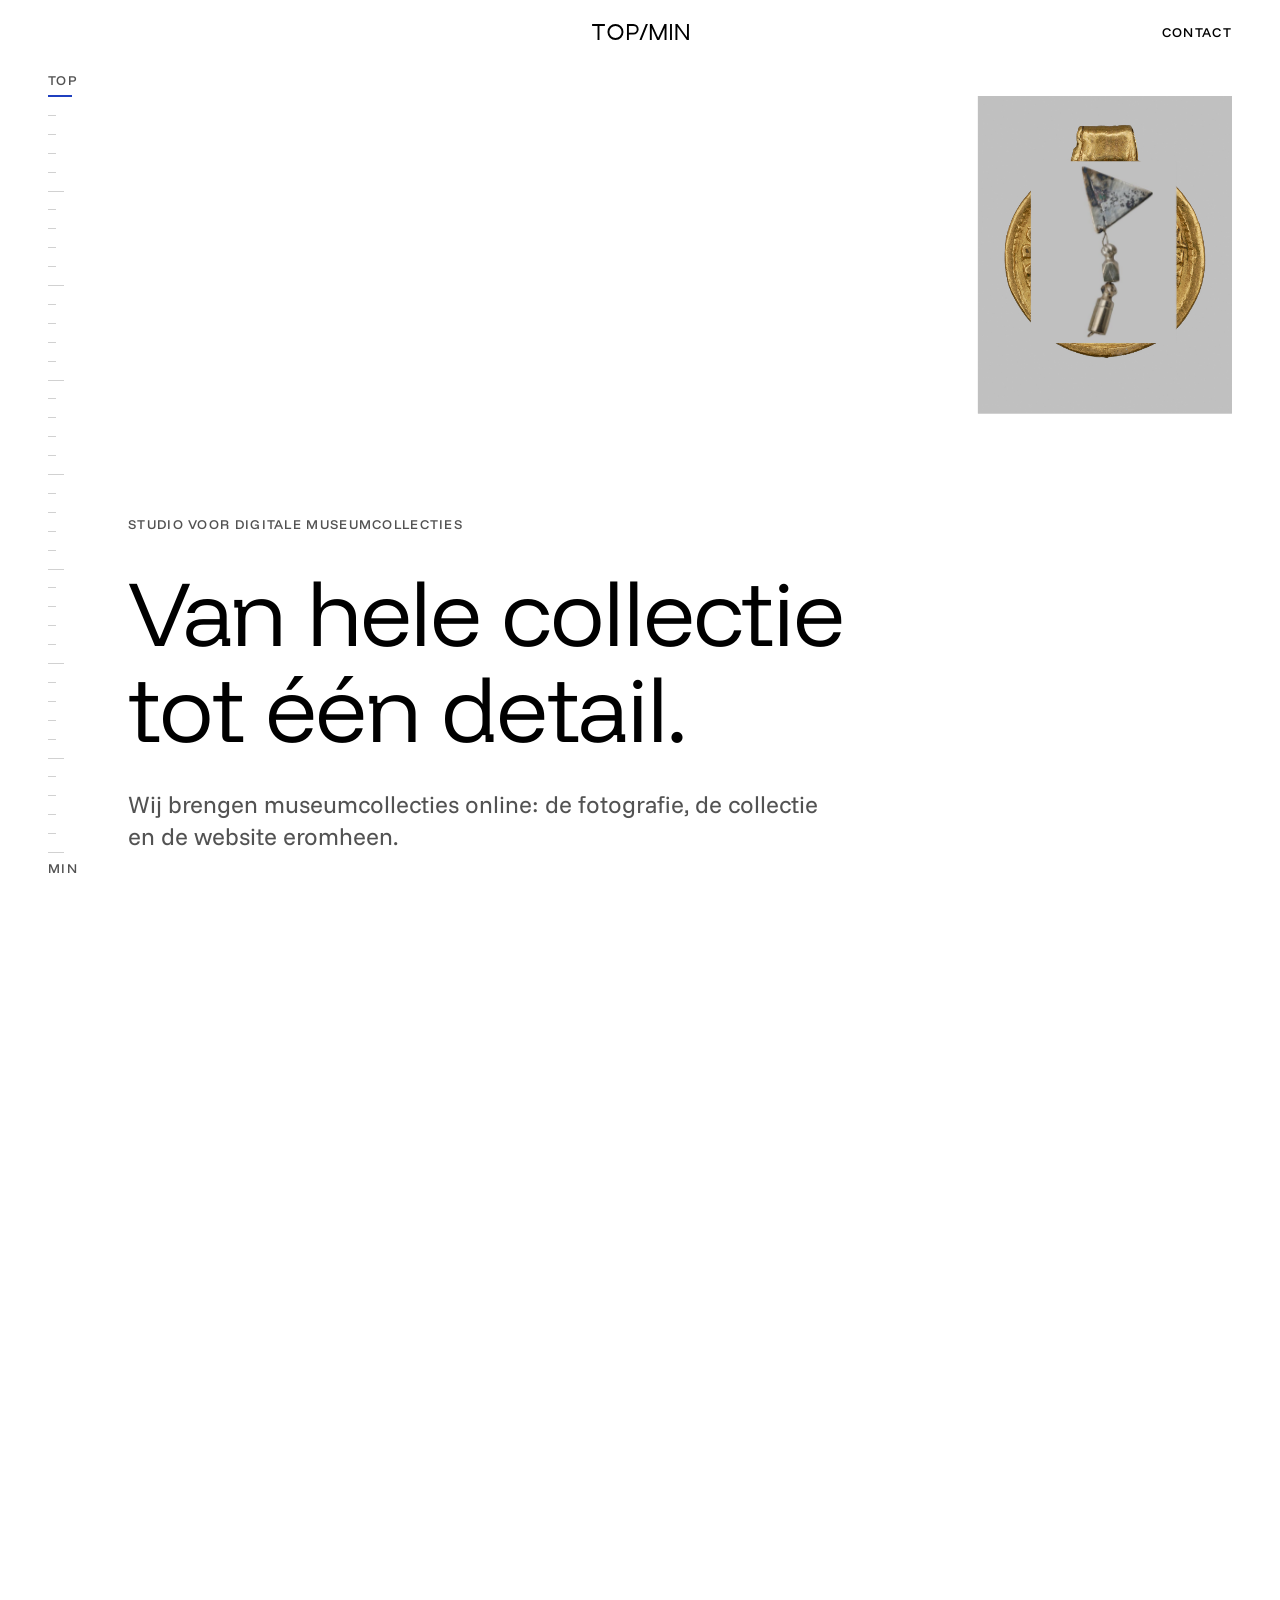
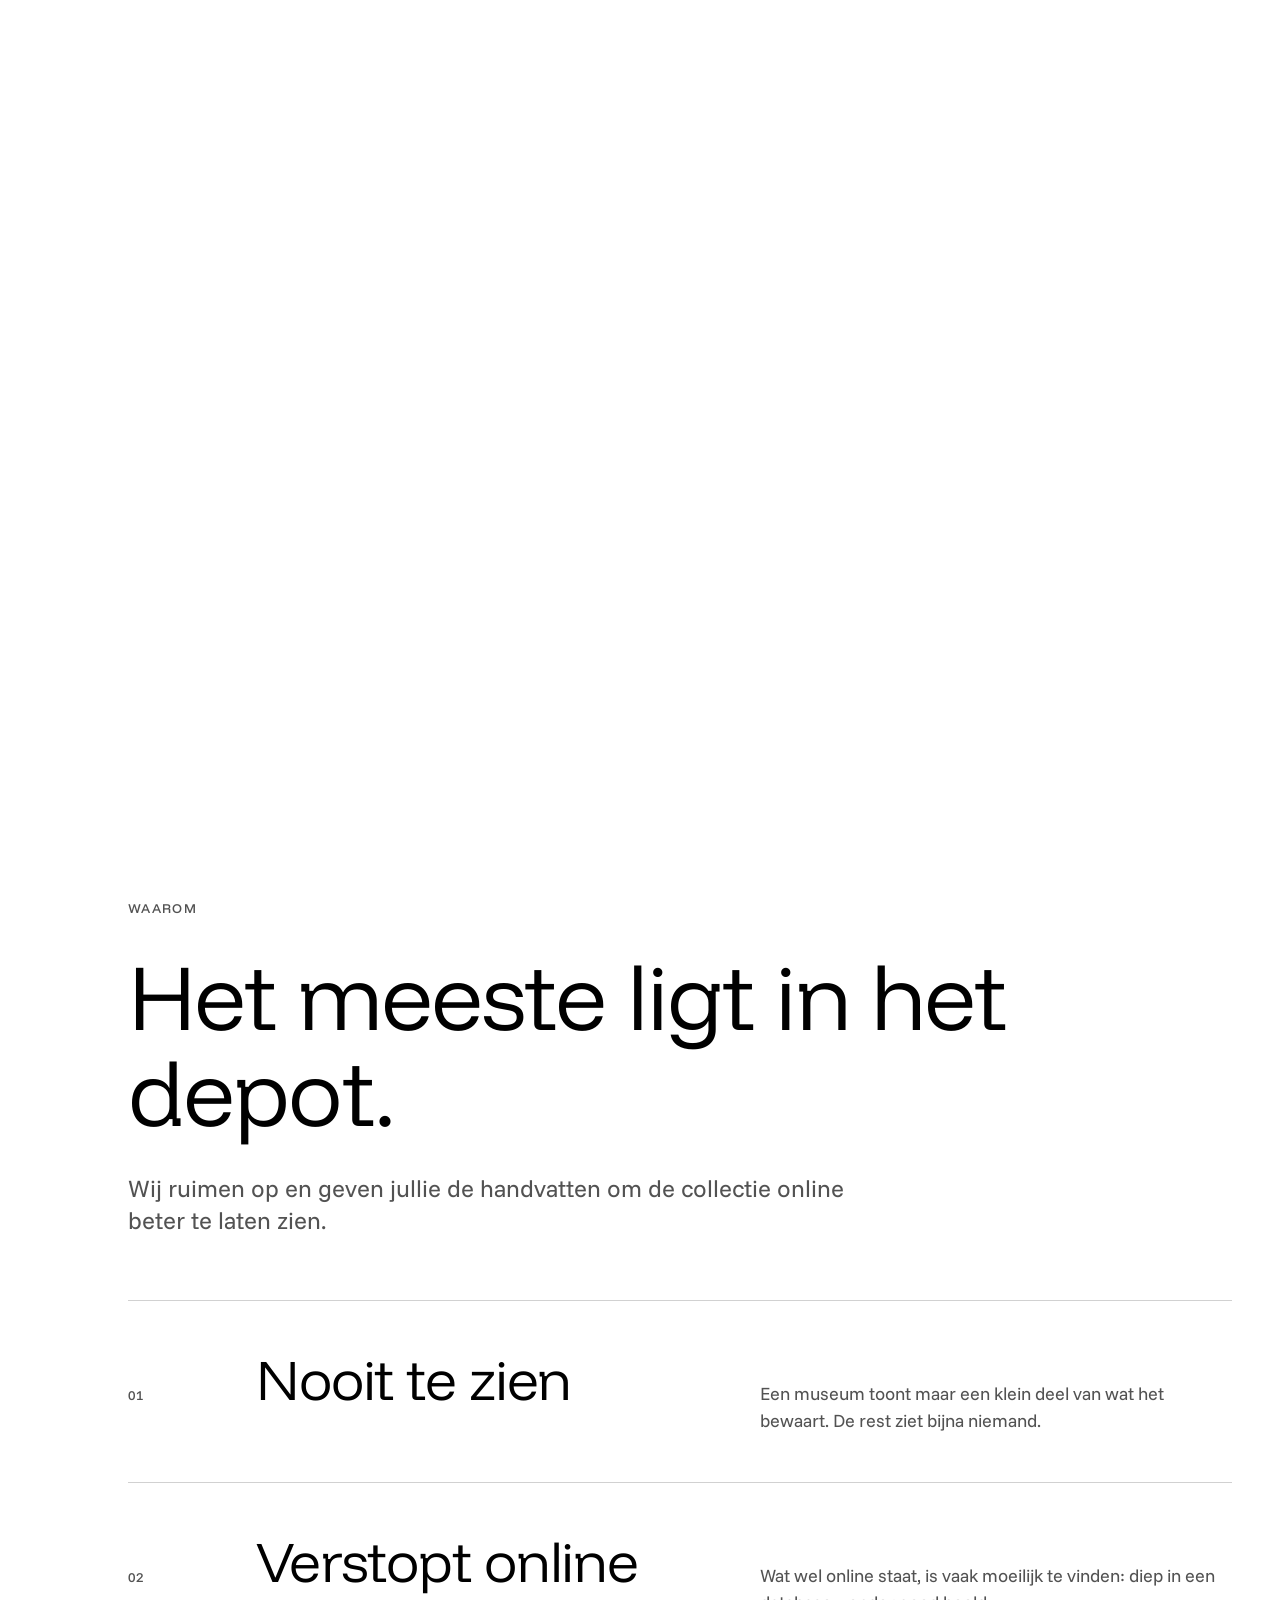
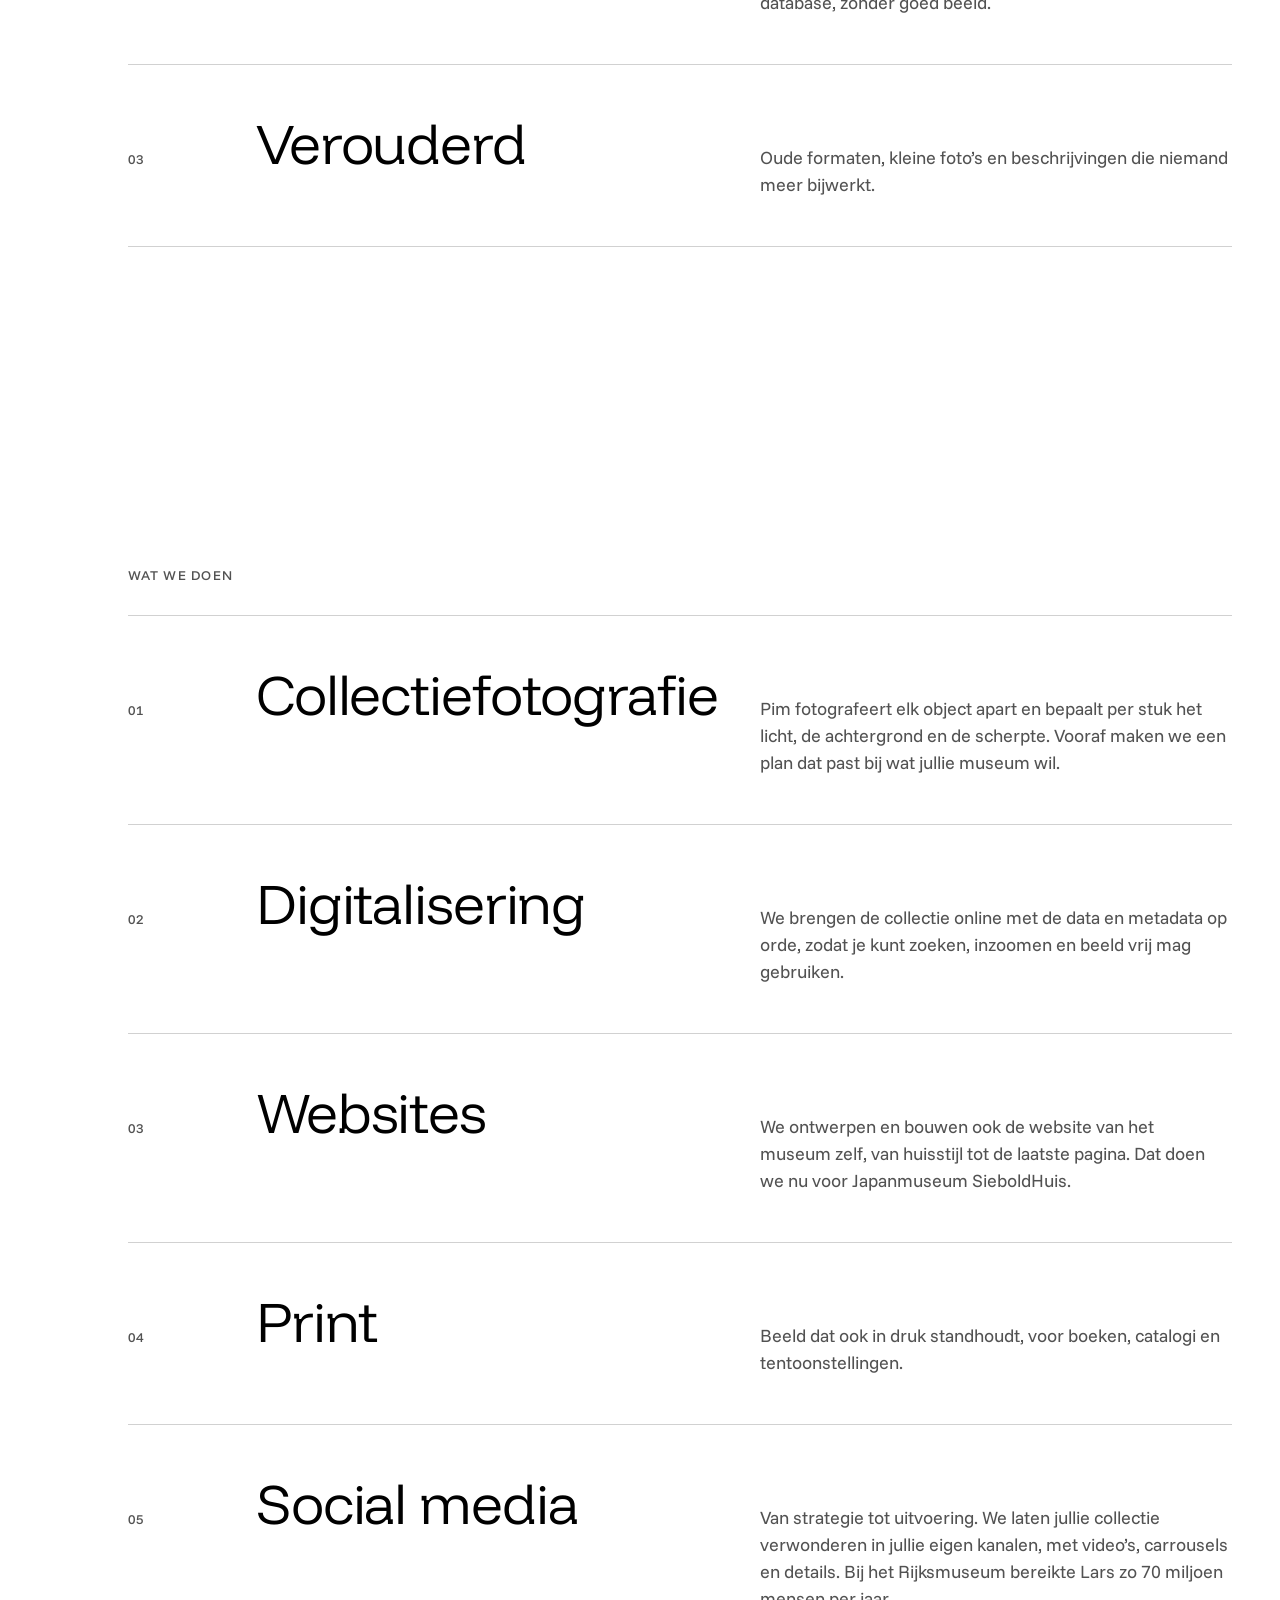
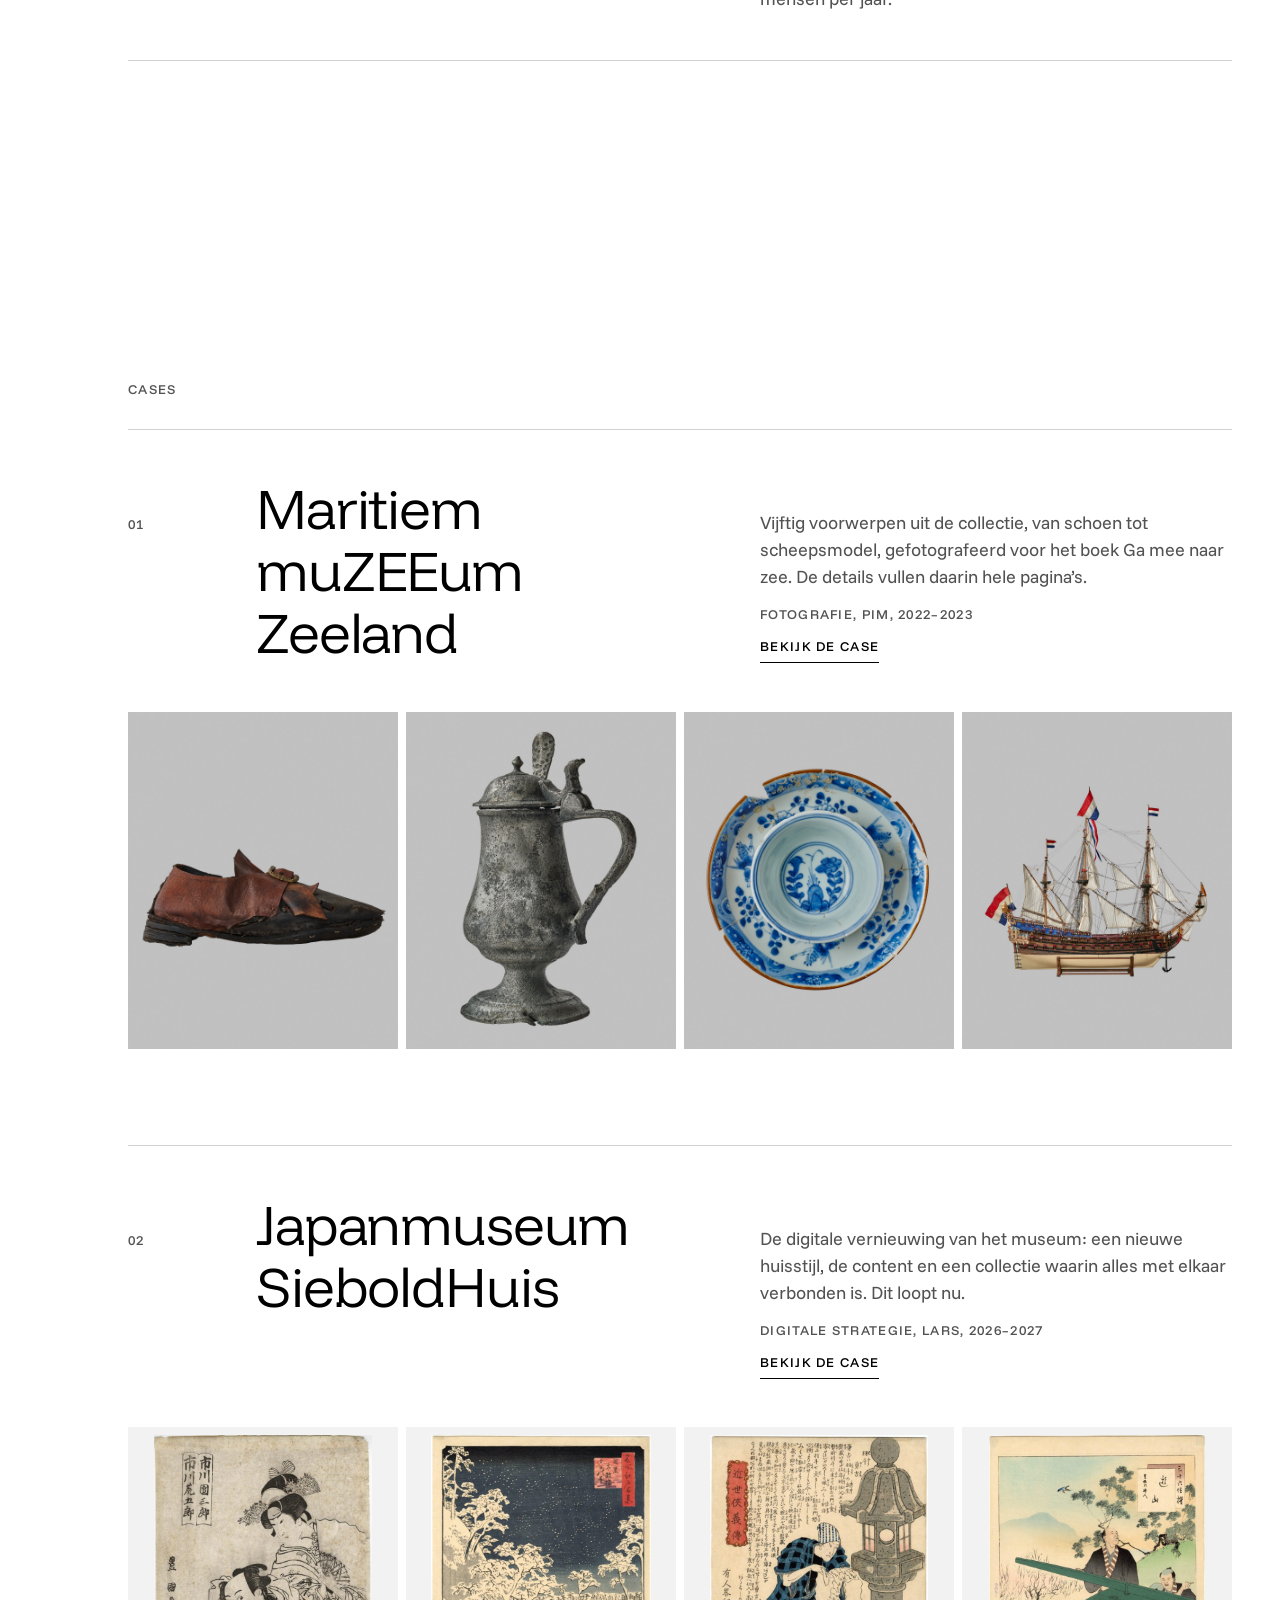
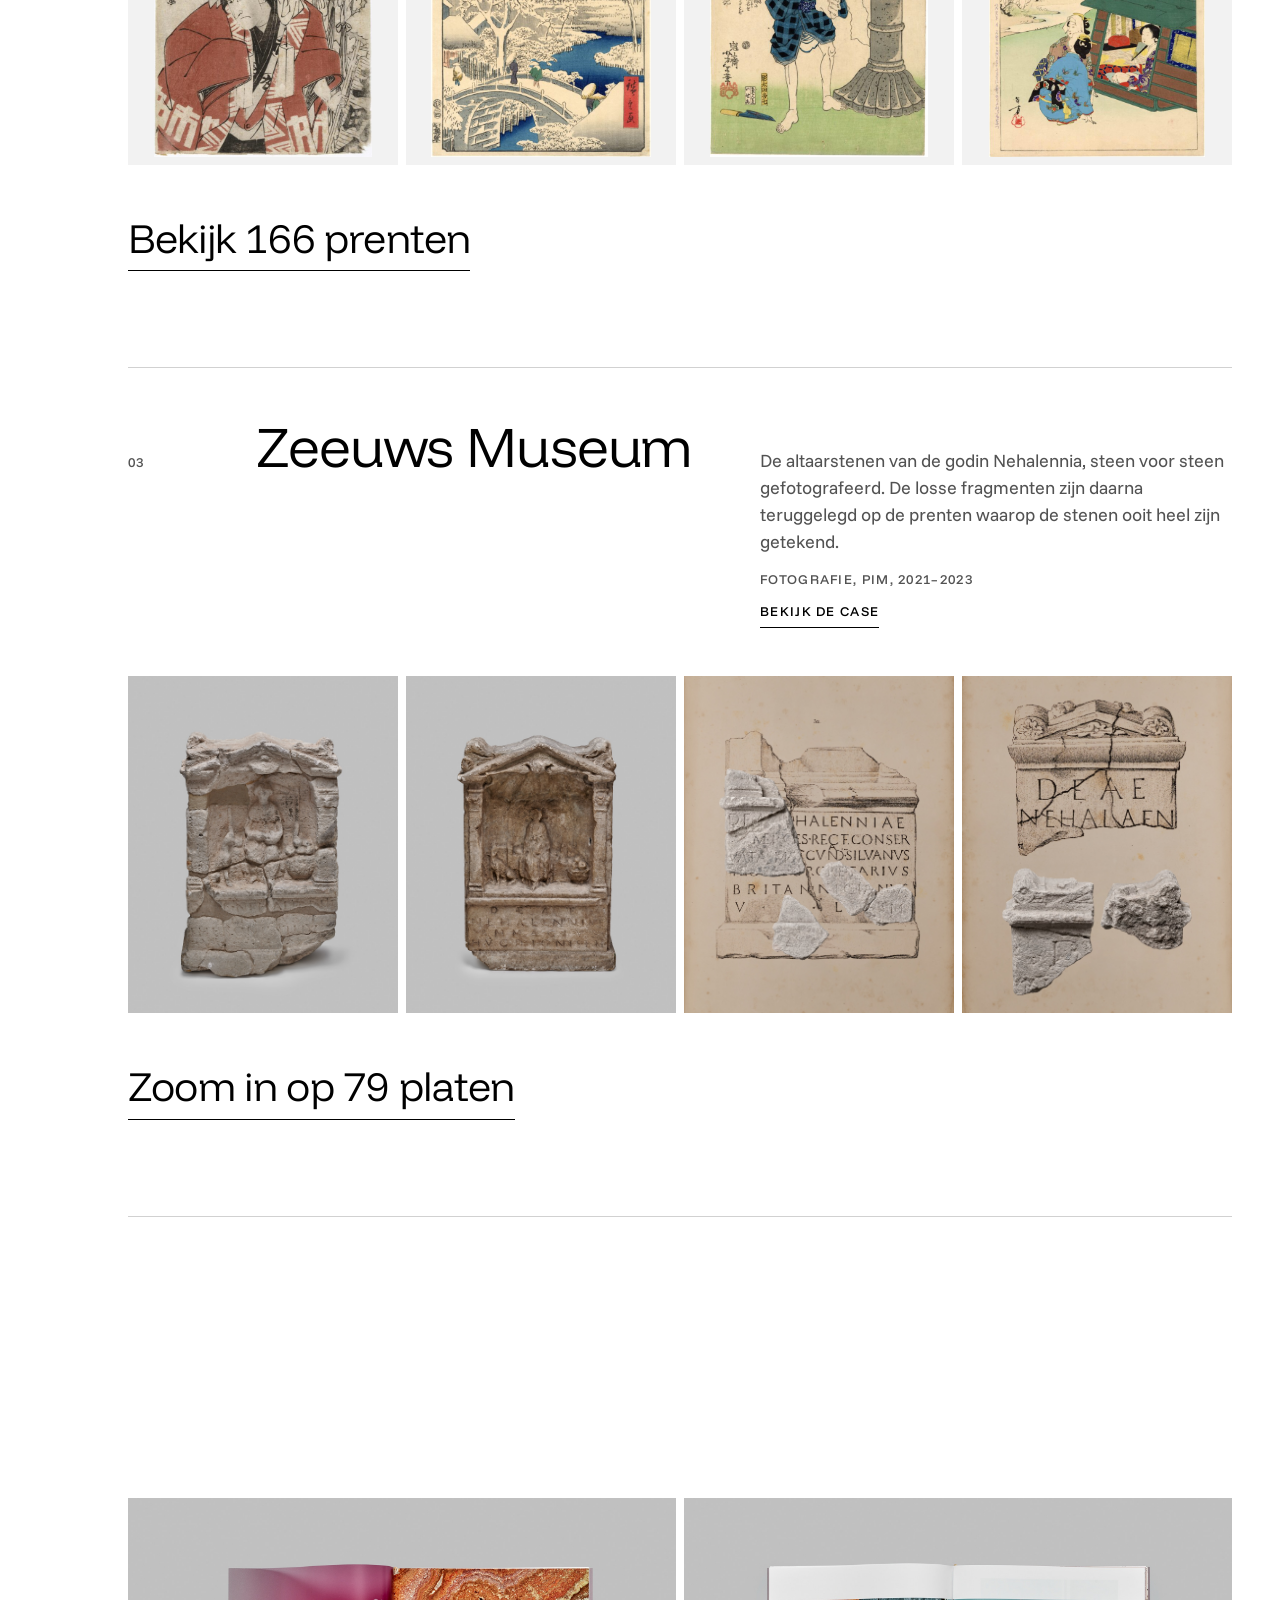
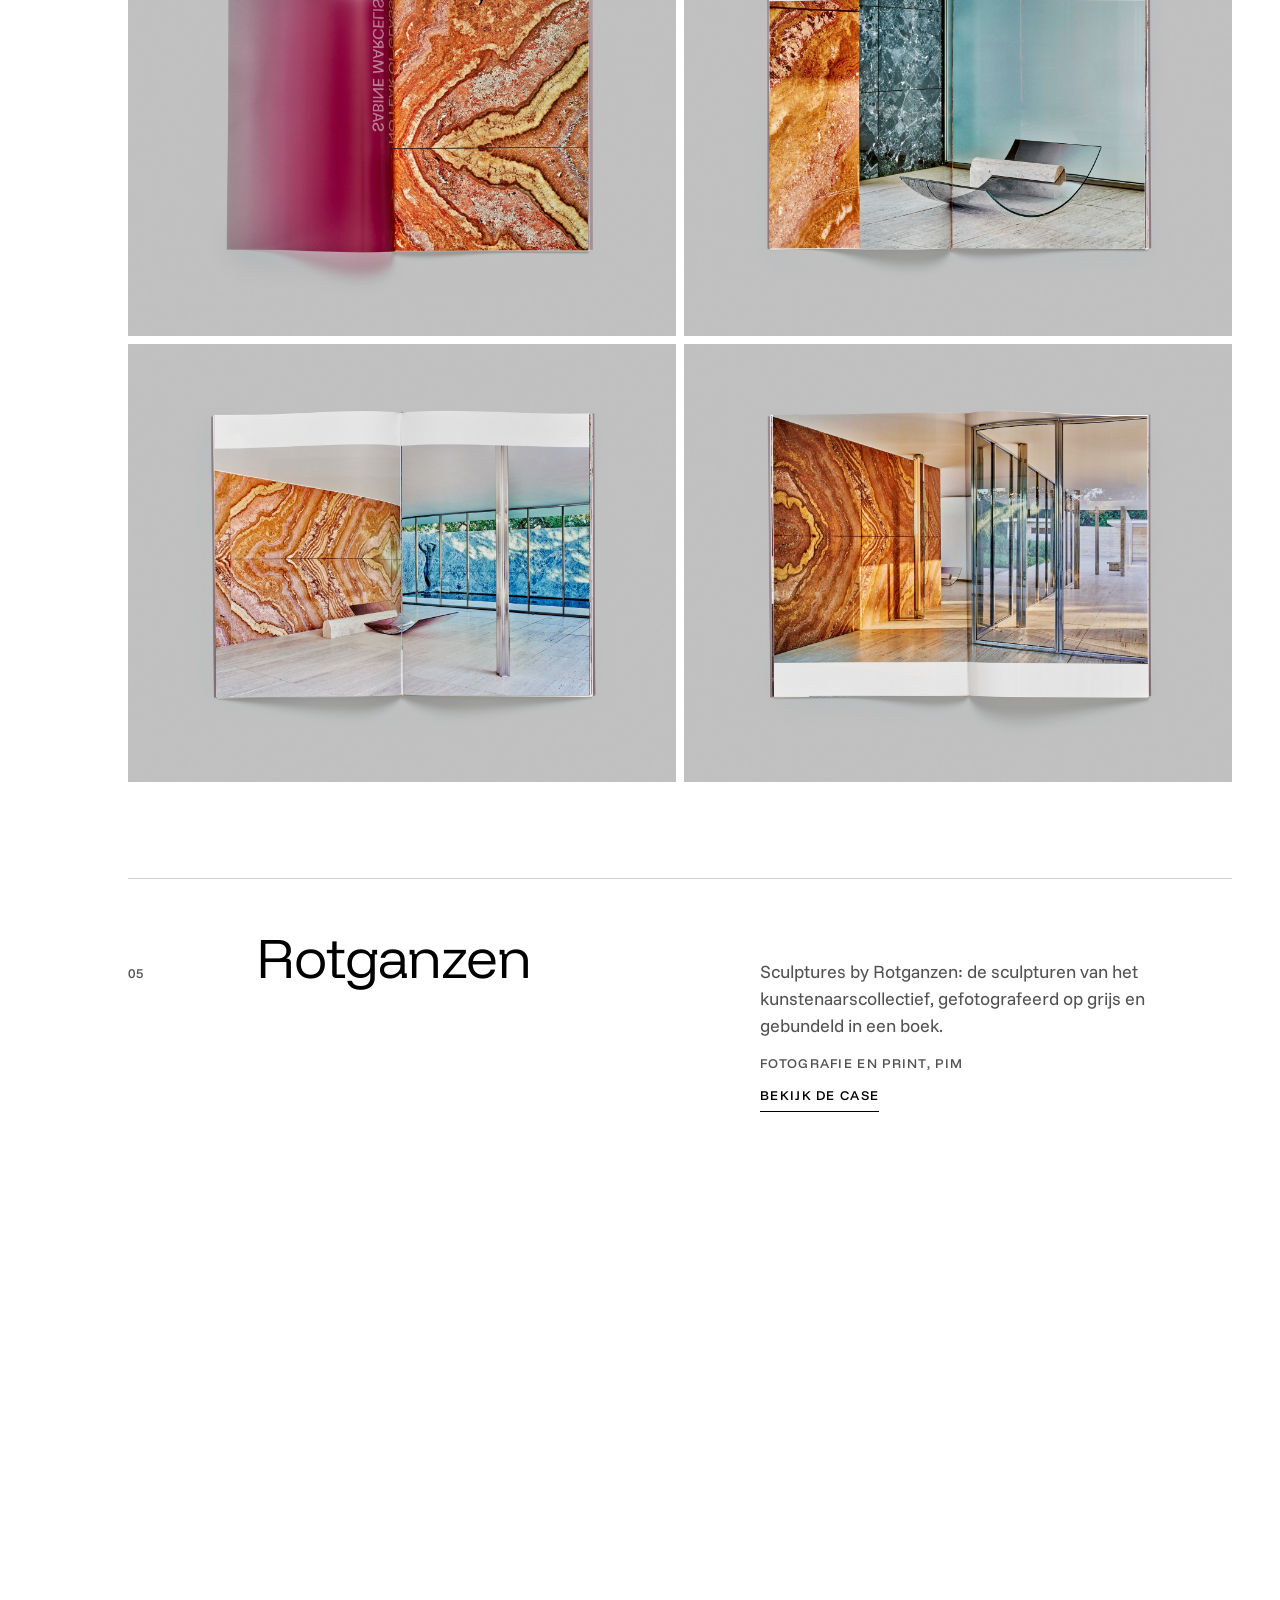
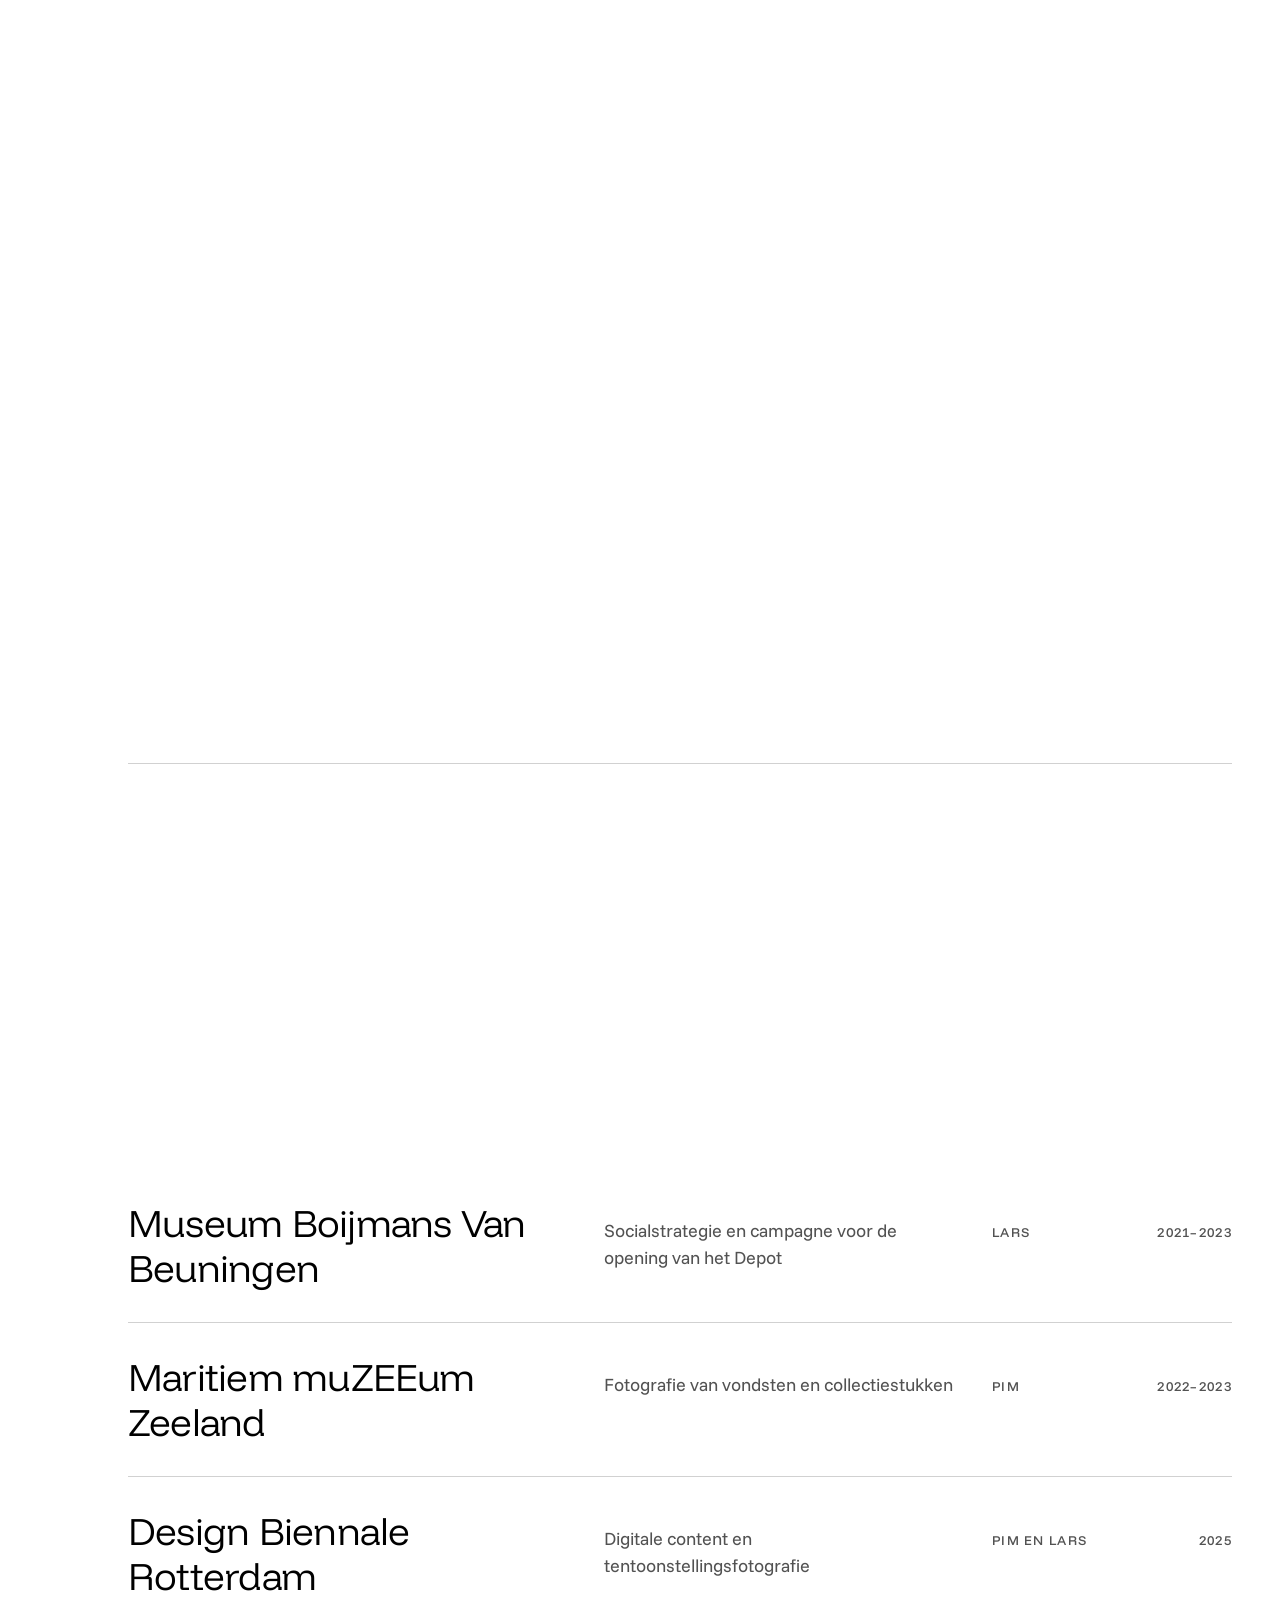
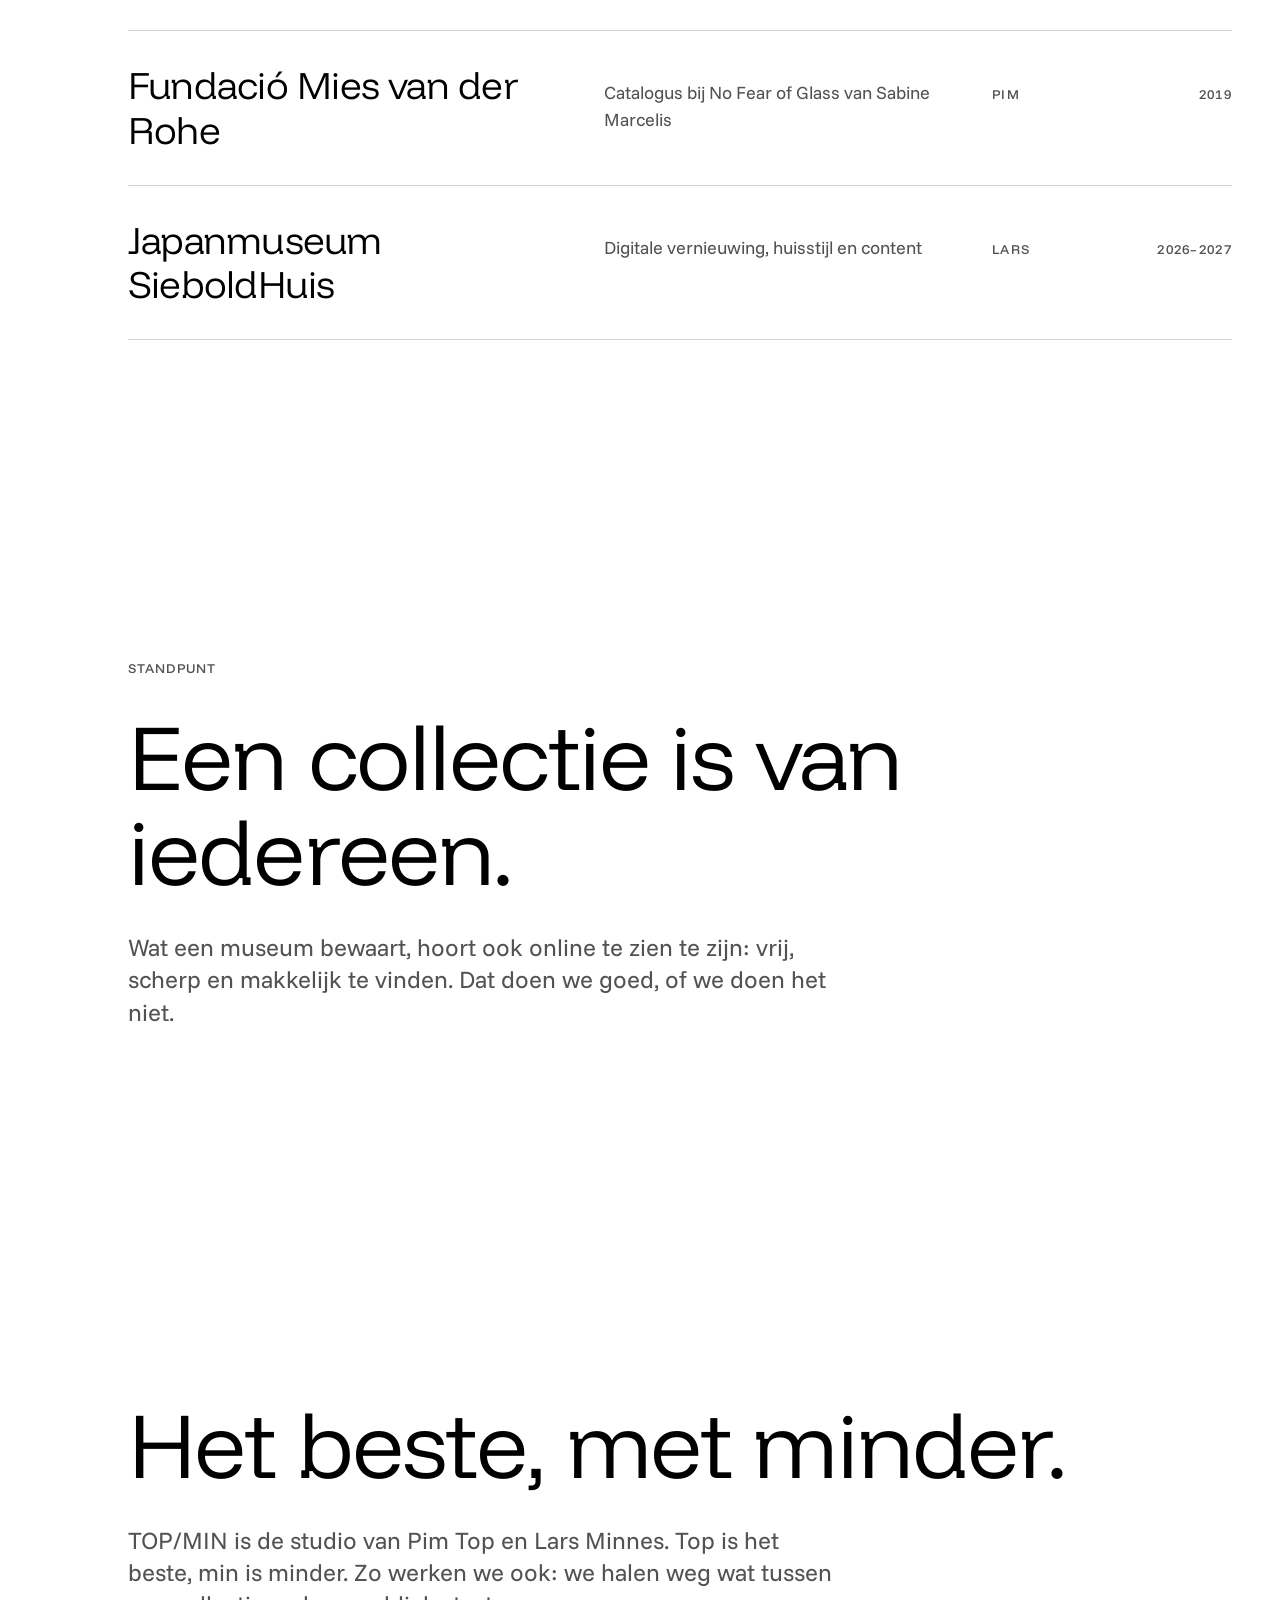
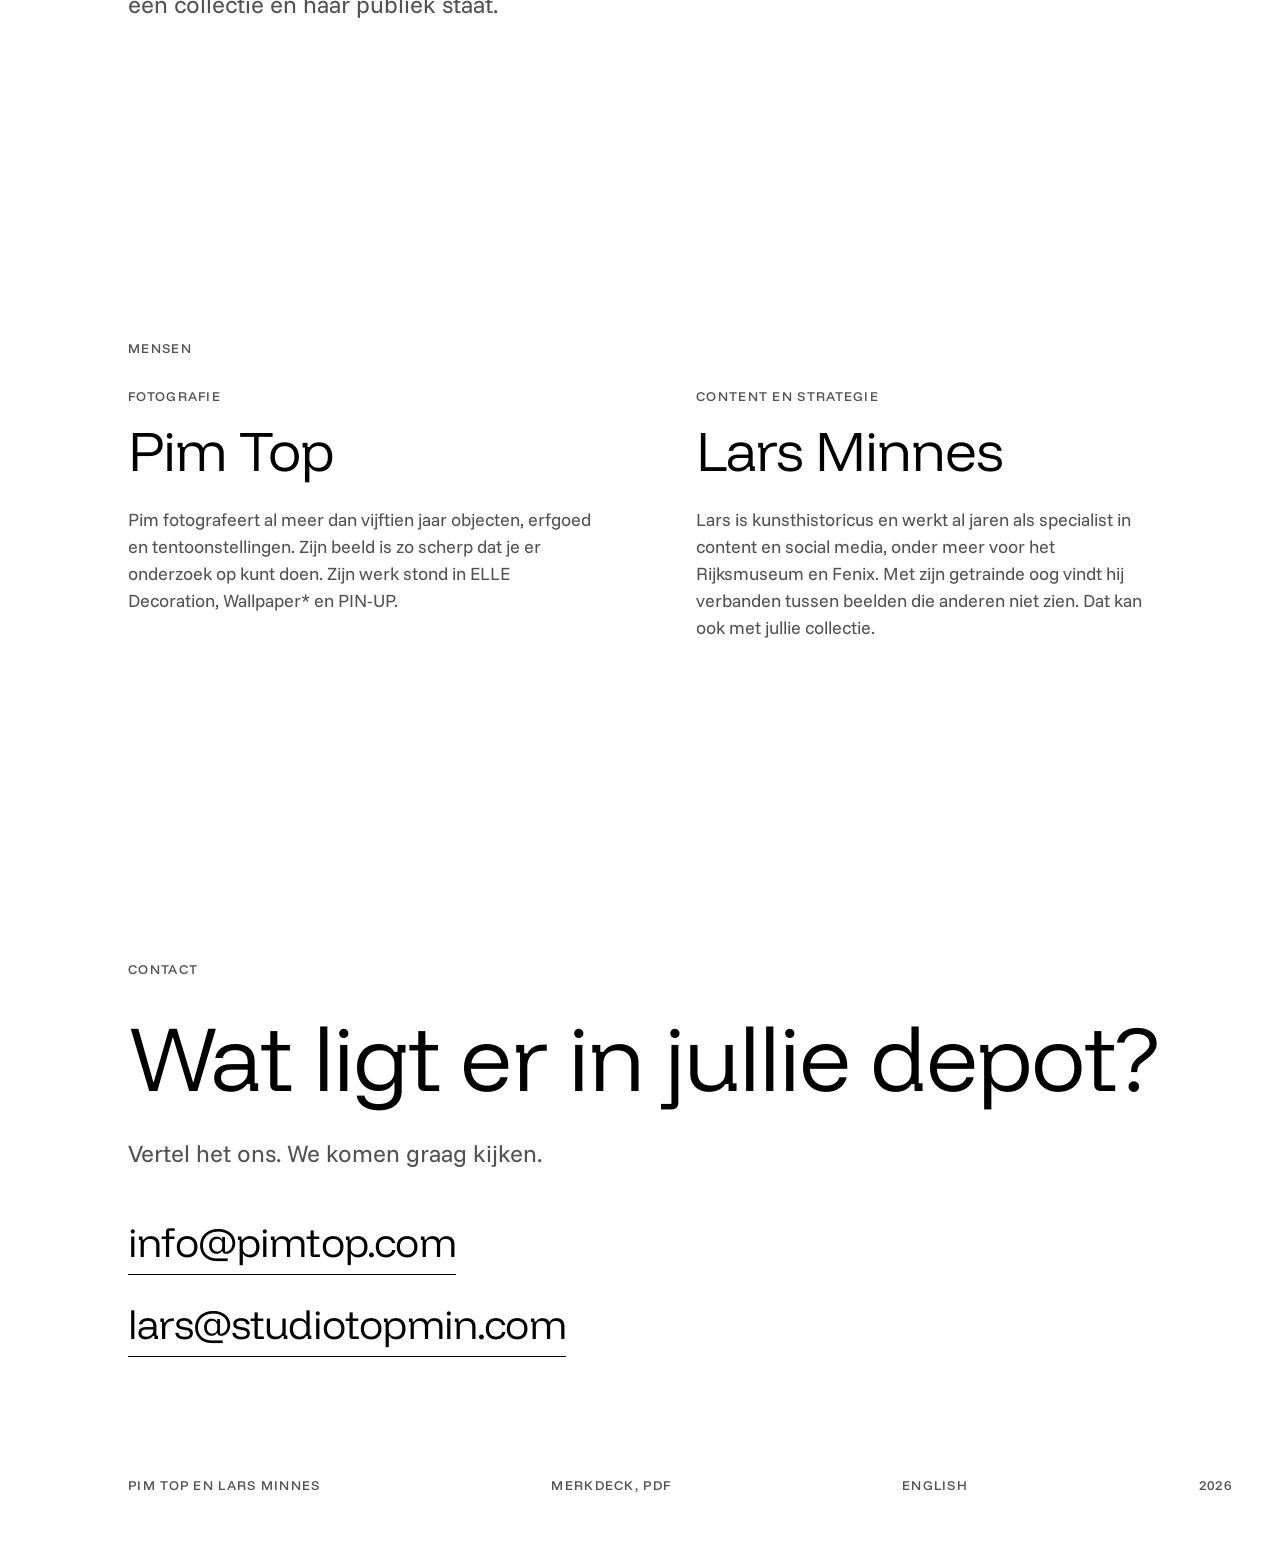
==== index.html @ ec89b7f3 "fix: contactadres van Lars naar lars@studiotopmin.com" ====
<!doctype html>
<html lang="nl">
<head>
<meta charset="utf-8">
<meta name="viewport" content="width=device-width, initial-scale=1, viewport-fit=cover">
<title>TOP/MIN, studio voor digitale museumcollecties</title>
<meta name="description" content="Pim Top en Lars Minnes brengen museumcollecties online: de fotografie, de collectie en de website eromheen.">
<meta name="theme-color" content="#ffffff">
<meta name="robots" content="noindex">
<link rel="alternate" hreflang="nl" href="https://studiotopmin.com/">
<link rel="alternate" hreflang="en" href="https://studiotopmin.com/en.html">
<link rel="icon" href="data:image/svg+xml,%3Csvg xmlns='http://www.w3.org/2000/svg' viewBox='0 0 100 100'%3E%3Crect width='100' height='100' fill='%23000000'/%3E%3Cpath d='M30 82h10L70 18H60z' fill='%23FFFFFF'/%3E%3C/svg%3E">
<link rel="preconnect" href="https://fonts.googleapis.com">
<link rel="preconnect" href="https://fonts.gstatic.com" crossorigin>
<link rel="stylesheet" href="https://fonts.googleapis.com/css2?family=Funnel+Display:wght@300..600&family=Funnel+Sans:wght@400..600&display=swap">
<link rel="stylesheet" href="styles.css">
</head>
<body>

<a class="logo" href="#top" aria-label="TOP/MIN, naar boven">
  <svg viewBox="0 0 605 100" aria-hidden="true">
    <path d="M0 0h80v12H46v88H34V12H0z"/>
    <path fill-rule="evenodd" d="M146 0a50 50 0 1 0 0 100a50 50 0 1 0 0-100zm0 12a38 38 0 1 1 0 76a38 38 0 1 1 0-76z"/>
    <path fill-rule="evenodd" d="M218 0h40a33 33 0 0 1 0 66h-28v34h-12zm12 12v42h28a21 21 0 0 0 0-42z"/>
    <path d="M296 100h13L349 0h-13z"/>
    <path d="M361 0h13l39 85.7L452 0h13v100h-12V25.3L419.5 100h-13L373 25.3V100h-12z"/>
    <path d="M487 0h12v100h-12z"/>
    <path d="M521 0h13l59 83.1V0h12v100h-13l-59-83.1V100h-12z"/>
  </svg>
</a>
<a class="top-link menu-button micro" href="#contact">Contact</a>

<div class="scale" aria-hidden="true">
  <span class="scale-label top micro">Top</span>
  <div class="scale-ticks"></div>
  <div class="scale-marker"></div>
  <span class="scale-label min micro">Min</span>
</div>

<main id="top">

  <section class="hero">
    <div class="hero-pin">
      <div class="hero-copy">
        <span class="label micro">Studio voor digitale museumcollecties</span>
        <h1>
          <span class="row"><span>Van hele collectie</span></span>
          <span class="row"><span>tot één detail.</span></span>
        </h1>
        <p class="lead">Wij brengen museumcollecties online: de fotografie, de collectie en de website eromheen.</p>
      </div>
      <figure class="plate">
        <img src="images/hero.jpg" alt="Gouden medaillon met een vrouwenportret in profiel, gefotografeerd op neutraal grijs" width="1600" height="2000">
      </figure>
      <p class="hero-caption micro">Scherp tot in het kleinste detail</p>
    </div>
  </section>

  <section id="waarom">
    <span class="label micro reveal">Waarom</span>
    <h2 class="why-title reveal">Het meeste ligt in het depot.</h2>
    <p class="lead why-lead reveal">Wij ruimen op en geven jullie de handvatten om de collectie online beter te laten zien.</p>
    <div class="rows">
      <article class="row-item reveal">
        <span class="num micro">01</span>
        <h3>Nooit te zien</h3>
        <p>Een museum toont maar een klein deel van wat het bewaart. De rest ziet bijna niemand.</p>
      </article>
      <article class="row-item reveal">
        <span class="num micro">02</span>
        <h3>Verstopt online</h3>
        <p>Wat wel online staat, is vaak moeilijk te vinden: diep in een database, zonder goed beeld.</p>
      </article>
      <article class="row-item reveal">
        <span class="num micro">03</span>
        <h3>Verouderd</h3>
        <p>Oude formaten, kleine foto’s en beschrijvingen die niemand meer bijwerkt.</p>
      </article>
    </div>
  </section>

  <section id="aanbod">
    <span class="label micro reveal">Wat we doen</span>
    <div class="rows">
      <article class="row-item reveal">
        <span class="num micro">01</span>
        <h3>Collectiefotografie</h3>
        <p>Pim fotografeert elk object apart en bepaalt per stuk het licht, de achtergrond en de scherpte. Vooraf maken we een plan dat past bij wat jullie museum wil.</p>
      </article>
      <article class="row-item reveal">
        <span class="num micro">02</span>
        <h3>Digitalisering</h3>
        <p>We brengen de collectie online met de data en metadata op orde, zodat je kunt zoeken, inzoomen en beeld vrij mag gebruiken.</p>
      </article>
      <article class="row-item reveal">
        <span class="num micro">03</span>
        <h3>Websites</h3>
        <p>We ontwerpen en bouwen ook de website van het museum zelf, van huisstijl tot de laatste pagina. Dat doen we nu voor Japanmuseum SieboldHuis.</p>
      </article>
      <article class="row-item reveal">
        <span class="num micro">04</span>
        <h3>Print</h3>
        <p>Beeld dat ook in druk standhoudt, voor boeken, catalogi en tentoonstellingen.</p>
      </article>
      <article class="row-item reveal">
        <span class="num micro">05</span>
        <h3>Social media</h3>
        <p>Van strategie tot uitvoering. We laten jullie collectie verwonderen in jullie eigen kanalen, met video’s, carrousels en details. Bij het Rijksmuseum bereikte Lars zo 70 miljoen mensen per jaar.</p>
      </article>
    </div>
  </section>

  <section id="cases">
    <span class="label micro reveal">Cases</span>

    <article class="case">
      <div class="row-item reveal">
        <span class="num micro">01</span>
        <h3><a href="case.html?c=muzeeum">Maritiem muZEEum Zeeland</a></h3>
        <div class="case-text">
          <p>Vijftig voorwerpen uit de collectie, van schoen tot scheepsmodel, gefotografeerd voor het boek Ga mee naar zee. De details vullen daarin hele pagina’s.</p>
          <span class="case-meta micro">Fotografie, Pim, 2022–2023</span>
          <a class="case-more micro" href="case.html?c=muzeeum">Bekijk de case</a>
        </div>
      </div>
      <div class="plates">
        <figure class="plate-small reveal"><img loading="lazy" src="images/muzeeum-1.jpg" alt="Leren schoen met gesp, gevonden in zee" width="1200" height="1500"></figure>
        <figure class="plate-small reveal"><img loading="lazy" src="images/muzeeum-2.jpg" alt="Tinnen kan met deksel" width="1200" height="1500"></figure>
        <figure class="plate-small reveal"><img loading="lazy" src="images/muzeeum-3.jpg" alt="Blauw-wit porseleinen bord met een scherf eruit" width="1200" height="1500"></figure>
        <figure class="plate-small reveal"><img loading="lazy" src="images/muzeeum-4.jpg" alt="Scheepsmodel van een driemaster met Nederlandse vlaggen" width="1200" height="1500"></figure>
      </div>
    </article>

    <article class="case">
      <div class="row-item reveal">
        <span class="num micro">02</span>
        <h3><a href="case.html?c=siebold">Japanmuseum SieboldHuis</a></h3>
        <div class="case-text">
          <p>De digitale vernieuwing van het museum: een nieuwe huisstijl, de content en een collectie waarin alles met elkaar verbonden is. Dit loopt nu.</p>
          <span class="case-meta micro">Digitale strategie, Lars, 2026–2027</span>
          <a class="case-more micro" href="case.html?c=siebold">Bekijk de case</a>
        </div>
      </div>
      <div class="plates">
        <figure class="plate-small plate-print reveal"><img loading="lazy" src="images/siebold/001.jpg" alt="Prent van Toyokuni met twee kabuki-acteurs" width="600" height="883"></figure>
        <figure class="plate-small plate-print reveal"><img loading="lazy" src="images/siebold/044.jpg" alt="Prent van Hiroshige: de Taiko-brug bij Meguro in de sneeuw" width="600" height="880"></figure>
        <figure class="plate-small plate-print reveal"><img loading="lazy" src="images/siebold/048.jpg" alt="Prent van Yoshitoshi: Habakari Yūkichi" width="600" height="882"></figure>
        <figure class="plate-small plate-print reveal"><img loading="lazy" src="images/siebold/133.jpg" alt="Prent van Toshikata: vrouwen op een uitje" width="600" height="890"></figure>
      </div>
      <a class="mail case-link" href="siebold.html">Bekijk 166 prenten</a>
    </article>

    <article class="case">
      <div class="row-item reveal">
        <span class="num micro">03</span>
        <h3><a href="case.html?c=zeeuws">Zeeuws Museum</a></h3>
        <div class="case-text">
          <p>De altaarstenen van de godin Nehalennia, steen voor steen gefotografeerd. De losse fragmenten zijn daarna teruggelegd op de prenten waarop de stenen ooit heel zijn getekend.</p>
          <span class="case-meta micro">Fotografie, Pim, 2021–2023</span>
          <a class="case-more micro" href="case.html?c=zeeuws">Bekijk de case</a>
        </div>
      </div>
      <div class="plates">
        <figure class="plate-small reveal"><img loading="lazy" src="images/zeeuws-1.jpg" alt="Romeinse altaarsteen met een staande figuur in een nis" width="1200" height="1500"></figure>
        <figure class="plate-small reveal"><img loading="lazy" src="images/zeeuws-2.jpg" alt="Altaarsteen met de zittende godin Nehalennia onder een fronton" width="1200" height="1500"></figure>
        <figure class="plate-small reveal"><img loading="lazy" src="images/zeeuws-3.jpg" alt="Steenfragmenten met inscriptie, gelegd op een oude prent van hetzelfde altaar" width="1097" height="1500"></figure>
        <figure class="plate-small reveal"><img loading="lazy" src="images/zeeuws-4.jpg" alt="Fragmenten met de letters DEAE NEHALAEN op een oude prent" width="1097" height="1500"></figure>
      </div>
      <a class="mail case-link" href="platen.html">Zoom in op 79 platen</a>
    </article>

    <article class="case">
      <div class="row-item reveal">
        <span class="num micro">04</span>
        <h3><a href="case.html?c=glass">Fundació Mies van der Rohe</a></h3>
        <div class="case-text">
          <p>No Fear of Glass: het werk van Sabine Marcelis in het paviljoen van Mies van der Rohe in Barcelona. Pims foto’s werden de catalogus.</p>
          <span class="case-meta micro">Fotografie, Pim, 2019</span>
          <a class="case-more micro" href="case.html?c=glass">Bekijk de case</a>
        </div>
      </div>
      <div class="plates plates-wide">
        <figure class="plate-wide reveal"><img loading="lazy" src="images/glass-1.jpg" alt="Opengeslagen catalogus met een roze schutblad en een pagina van oranje geaderd steen" width="1800" height="1440"></figure>
        <figure class="plate-wide reveal"><img loading="lazy" src="images/glass-2.jpg" alt="Spread met oranje steen, groen marmer en een ligstoel van glas" width="1800" height="1440"></figure>
        <figure class="plate-wide reveal"><img loading="lazy" src="images/glass-3.jpg" alt="Spread met een wand van oranje onyx en zicht op het water" width="1800" height="1440"></figure>
        <figure class="plate-wide reveal"><img loading="lazy" src="images/glass-4.jpg" alt="Spread met oranje onyx en glazen wanden in het paviljoen" width="1800" height="1440"></figure>
      </div>
    </article>

    <article class="case">
      <div class="row-item reveal">
        <span class="num micro">05</span>
        <h3><a href="case.html?c=rotganzen">Rotganzen</a></h3>
        <div class="case-text">
          <p>Sculptures by Rotganzen: de sculpturen van het kunstenaarscollectief, gefotografeerd op grijs en gebundeld in een boek.</p>
          <span class="case-meta micro">Fotografie en print, Pim</span>
          <a class="case-more micro" href="case.html?c=rotganzen">Bekijk de case</a>
        </div>
      </div>
      <div class="plates plates-wide">
        <figure class="plate-wide plate-book reveal"><img loading="lazy" src="images/rotganzen-1.jpg" alt="Opengeslagen boek met een geel schutblad en de titel Sculptures by Rotganzen" width="1800" height="1200"></figure>
        <figure class="plate-wide plate-book reveal"><img loading="lazy" src="images/rotganzen-2.jpg" alt="Spread met een gesmolten discobal op een gele speelgoedauto" width="1800" height="1211"></figure>
        <figure class="plate-wide plate-book reveal"><img loading="lazy" src="images/rotganzen-3.jpg" alt="Spread met een foto van een stofzuiger die een discobal opzuigt" width="1800" height="1211"></figure>
        <figure class="plate-wide plate-book reveal"><img loading="lazy" src="images/rotganzen-4.jpg" alt="Spread over twee pagina’s met de stofzuiger en de discobal van dichtbij" width="1800" height="1211"></figure>
      </div>
    </article>

  </section>

  <section id="werk">
    <span class="label micro reveal">Werk</span>
    <p class="lead work-lead reveal">Dit maakten we tot nu toe elk voor zich. Vanaf nu samen.</p>
    <div class="rows">
      <article class="work reveal">
        <h3>Rijksmuseum</h3>
        <p>Contentstrategie en de vernieuwing van de collectie online</p>
        <span class="who micro">Lars</span><span class="years micro">2023–2025</span>
      </article>
      <article class="work reveal">
        <h3>Fenix</h3>
        <p>Social, campagnes en pr voor de opening van een nieuw museum</p>
        <span class="who micro">Lars</span><span class="years micro">2025–2026</span>
      </article>
      <article class="work reveal">
        <h3>Zeeuws Museum</h3>
        <p>Fotografie van archeologische vondsten en de Nehalennia-stenen</p>
        <span class="who micro">Pim</span><span class="years micro">2021–2023</span>
      </article>
      <article class="work reveal">
        <h3>Museum Boijmans Van Beuningen</h3>
        <p>Socialstrategie en campagne voor de opening van het Depot</p>
        <span class="who micro">Lars</span><span class="years micro">2021–2023</span>
      </article>
      <article class="work reveal">
        <h3>Maritiem muZEEum Zeeland</h3>
        <p>Fotografie van vondsten en collectiestukken</p>
        <span class="who micro">Pim</span><span class="years micro">2022–2023</span>
      </article>
      <article class="work reveal">
        <h3>Design Biennale Rotterdam</h3>
        <p>Digitale content en tentoonstellingsfotografie</p>
        <span class="who micro">Pim en Lars</span><span class="years micro">2025</span>
      </article>
      <article class="work reveal">
        <h3>Fundació Mies van der Rohe</h3>
        <p>Catalogus bij No Fear of Glass van Sabine Marcelis</p>
        <span class="who micro">Pim</span><span class="years micro">2019</span>
      </article>
      <article class="work reveal">
        <h3>Japanmuseum SieboldHuis</h3>
        <p>Digitale vernieuwing, huisstijl en content</p>
        <span class="who micro">Lars</span><span class="years micro">2026–2027</span>
      </article>
    </div>
  </section>

  <section id="standpunt" class="stand">
    <span class="label micro reveal">Standpunt</span>
    <h2 class="reveal">Een collectie is van iedereen.</h2>
    <p class="lead reveal">Wat een museum bewaart, hoort ook online te zien te zijn: vrij, scherp en makkelijk te vinden. Dat doen we goed, of we doen het niet.</p>
  </section>

  <section id="over" class="stand">
    <span class="label micro reveal">Over</span>
    <h2 class="reveal">Het beste, met minder.</h2>
    <p class="lead reveal">TOP/MIN is de studio van Pim Top en Lars Minnes. Top is het beste, min is minder. Zo werken we ook: we halen weg wat tussen een collectie en haar publiek staat.</p>
  </section>

  <section id="mensen">
    <span class="label micro reveal">Mensen</span>
    <div class="people">
      <article class="person reveal">
        <span class="role micro">Fotografie</span>
        <h3>Pim Top</h3>
        <p>Pim fotografeert al meer dan vijftien jaar objecten, erfgoed en tentoonstellingen. Zijn beeld is zo scherp dat je er onderzoek op kunt doen. Zijn werk stond in ELLE Decoration, Wallpaper* en PIN-UP.</p>
      </article>
      <article class="person reveal">
        <span class="role micro">Content en strategie</span>
        <h3>Lars Minnes</h3>
        <p>Lars is kunsthistoricus en werkt al jaren als specialist in content en social media, onder meer voor het Rijksmuseum en Fenix. Met zijn getrainde oog vindt hij verbanden tussen beelden die anderen niet zien. Dat kan ook met jullie collectie.</p>
      </article>
    </div>
  </section>

  <section id="contact" class="contact">
    <span class="label micro reveal">Contact</span>
    <h2 class="reveal">Wat ligt er in jullie depot?</h2>
    <p class="lead reveal">Vertel het ons. We komen graag kijken.</p>
    <div class="mails reveal">
      <a class="mail" href="mailto:info@pimtop.com">info@pimtop.com</a>
      <a class="mail" href="mailto:lars@studiotopmin.com">lars@studiotopmin.com</a>
    </div>
  </section>

</main>

<footer class="micro">
  <span>Pim Top en Lars Minnes</span>
  <a class="foot-link" href="topmin-merk.pdf" download>Merkdeck, pdf</a>
  <a class="foot-link" href="en.html" lang="en" hreflang="en">English</a>
  <span>2026</span>
</footer>

<script src="main.js"></script>
</body>
</html>
---- styles.css ----
/* TOP/MIN — zwart op wit, één accent. 8 px grid. */

:root {
  --ground: #ffffff;
  --ink: #000000;
  --soft: rgba(0, 0, 0, 0.68);
  --line: rgba(0, 0, 0, 0.18);
  --accent: #1f3fbf;
  --ease: cubic-bezier(0.2, 0.8, 0.2, 1);
  --display: "Funnel Display", "Helvetica Neue", Helvetica, Arial, sans-serif;
  --text: "Funnel Sans", "Helvetica Neue", Helvetica, Arial, sans-serif;
  --gutter-left: 56px;
  --gutter-right: 16px;
  --rail-left: 16px;
}

@media (min-width: 768px) {
  :root {
    --gutter-left: 128px;
    --gutter-right: 48px;
    --rail-left: 48px;
  }
}

* {
  box-sizing: border-box;
  margin: 0;
  padding: 0;
}

html {
  background: var(--ground);
  scroll-behavior: smooth;
  -webkit-text-size-adjust: 100%;
}

body {
  background: var(--ground);
  color: var(--ink);
  font-family: var(--text);
  font-size: 18px;
  font-weight: 400;
  line-height: 1.5;
  font-variant-numeric: tabular-nums;
  -webkit-font-smoothing: antialiased;
  -moz-osx-font-smoothing: grayscale;
  overflow-x: hidden;
}

a {
  color: inherit;
  text-decoration: none;
  -webkit-tap-highlight-color: transparent;
}

a:focus-visible {
  outline: 1px solid var(--accent);
  outline-offset: 8px;
}

::selection {
  background: var(--accent);
  color: #ffffff;
}

/* Vaste laag: logo, contact, schaal */

.logo {
  position: fixed;
  top: 24px;
  left: 50%;
  z-index: 10;
  display: block;
  width: 97px;
  height: 24px;
  margin-top: -4px;
  margin-left: -48px;
  padding: 4px 0;
  mix-blend-mode: difference;
}

.logo svg {
  display: block;
  width: 100%;
  height: 100%;
  fill: #ffffff; /* wit + difference = zwart op wit, en leesbaar op elk beeld */
}

.micro {
  font-size: 13px;
  font-weight: 500;
  line-height: 16px;
  letter-spacing: 0.1em;
  text-transform: uppercase;
}

.top-link {
  position: fixed;
  top: 24px;
  right: var(--gutter-right);
  z-index: 10;
  margin-top: -4px;
  padding: 4px 0;
  color: #ffffff;
  mix-blend-mode: difference;
  transition: opacity 400ms var(--ease);
}

.top-link:hover {
  opacity: 0.6;
}

.scale {
  position: fixed;
  top: 96px;
  bottom: 48px;
  left: var(--rail-left);
  z-index: 5;
  width: 24px;
  pointer-events: none;
}

.scale-label {
  position: absolute;
  left: 0;
  color: var(--soft);
}

.scale-label.top {
  top: -24px;
}

.scale-label.min {
  bottom: -24px;
}

.scale-ticks {
  position: absolute;
  inset: 0;
}

.scale-ticks i {
  position: absolute;
  left: 0;
  width: 8px;
  height: 1px;
  background: var(--line);
}

.scale-ticks i.major {
  width: 16px;
}

.scale-marker {
  position: absolute;
  top: -1px;
  left: 0;
  width: 24px;
  height: 2px;
  background: var(--accent);
  will-change: transform;
}

/* Secties */

section,
footer {
  padding-left: var(--gutter-left);
  padding-right: var(--gutter-right);
}

section {
  padding-top: 96px;
  padding-bottom: 96px;
}

@media (min-width: 768px) {
  section {
    padding-top: 160px;
    padding-bottom: 160px;
  }
}

.label {
  display: block;
  margin-bottom: 32px;
  color: var(--soft);
}

h1,
h2,
h3,
.micro,
.mail,
.specimen {
  font-family: var(--display);
}

h1,
h2,
h3 {
  font-weight: 300;
  letter-spacing: -0.02em;
}

.lead {
  max-width: 30em;
  color: var(--soft);
  font-size: 20px;
  line-height: 1.4;
}

@media (min-width: 768px) {
  .lead {
    font-size: 24px;
    line-height: 1.34;
  }
}

/* Opening */

/* Zonder script: tekst, dan de plaat. Met script: de plaat groeit met het scrollen. */

.hero {
  padding-top: 128px;
  padding-bottom: 48px;
}

.hero .label {
  margin-bottom: 16px;
}

.hero h1 {
  margin-bottom: 24px;
  font-size: clamp(40px, 7.2vw, 120px);
  line-height: 1.04;
}

.hero {
  --plate-h: min(100vh - 144px, (100vw - var(--gutter-left) - var(--gutter-right)) * 1.25);
  --plate-h: min(100svh - 144px, (100vw - var(--gutter-left) - var(--gutter-right)) * 1.25);
}

.plate {
  position: relative;
  width: calc(var(--plate-h) * 0.8);
  height: var(--plate-h);
  margin-top: 48px;
  overflow: hidden;
  background: var(--line);
}

.plate img,
.plate-small img {
  display: block;
  width: 100%;
  height: 100%;
  object-fit: cover;
}

.plate img {
  transform-origin: 50% 46%;
  will-change: transform;
}

.lapse {
  position: absolute;
  inset: 0;
  overflow: hidden;
  background: #c0c0c0;
  visibility: hidden;
}

.lapse.on {
  visibility: visible;
}

.lapse img {
  transform-origin: 0 0;
}

.hero-caption {
  margin-top: 16px;
  color: var(--soft);
}

.js .hero {
  height: 260vh;
  padding: 0;
}

.js .hero-pin {
  position: sticky;
  top: 0;
  height: 100vh;
  height: 100svh;
  overflow: hidden;
}

.js .hero-copy {
  position: absolute;
  left: var(--gutter-left);
  right: var(--gutter-right);
  bottom: 48px;
  will-change: opacity, transform;
}

.js .plate {
  position: absolute;
  top: 96px;
  right: var(--gutter-right);
  margin: 0;
  transform-origin: 100% 0;
  will-change: transform;
}

/* Het bijschrift hangt onder de plaat en is even breed, dus het kan er nooit overheen vallen. */
.js .hero-caption {
  position: absolute;
  top: calc(96px + var(--plate-h) + 16px);
  right: var(--gutter-right);
  width: calc(var(--plate-h) * 0.8);
  margin: 0;
  opacity: 0;
}

@media (min-width: 768px) {
  .hero .label {
    margin-bottom: 32px;
  }

  .hero h1 {
    margin-bottom: 32px;
  }
}

/* Platen */

.plates-section {
  padding-top: 0;
}

.plates {
  display: grid;
  grid-template-columns: 1fr 1fr;
  gap: 8px;
}

.plate-small {
  aspect-ratio: 4 / 5;
  overflow: hidden;
  background: var(--line);
}

.plates-caption {
  margin-top: 16px;
  color: var(--soft);
}

@media (min-width: 1024px) {
  .plates {
    grid-template-columns: repeat(4, 1fr);
  }
}

/* Cases */

.case {
  border-top: 1px solid var(--line);
  padding-bottom: 64px;
}

.case:last-child {
  padding-bottom: 0;
}

.case .row-item {
  border-bottom: 0;
}

.plates-wide {
  grid-template-columns: 1fr;
}

.plate-wide {
  aspect-ratio: 5 / 4;
  overflow: hidden;
  background: var(--line);
}

.plate-book {
  aspect-ratio: 3 / 2;
}

.plate-wide img {
  display: block;
  width: 100%;
  height: 100%;
  object-fit: cover;
}

@media (min-width: 768px) {
  .plates-wide {
    grid-template-columns: 1fr 1fr;
  }
}

.plate-print {
  padding: 8px;
  background: #f2f2f2;
}

.plate-print img {
  object-fit: contain;
}

.case-link {
  margin-top: 32px;
}

.case-meta {
  display: block;
  margin-top: 16px;
  color: var(--soft);
}

@media (min-width: 768px) {
  .case {
    padding-bottom: 96px;
  }
}

.case h3 a {
  transition: color 400ms var(--ease);
}

.case h3 a:hover {
  color: var(--accent);
}

.case-more {
  display: inline-block;
  margin-top: 8px;
  padding: 8px 0;
  border-bottom: 1px solid var(--ink);
  font-family: var(--display);
  transition: color 400ms var(--ease), border-color 400ms var(--ease);
}

.case-more:hover {
  border-color: var(--accent);
  color: var(--accent);
}

/* Casepagina */

.case-page {
  padding-top: 128px;
}

.case-title {
  max-width: 12em;
  margin-bottom: 32px;
  font-size: clamp(40px, 7.2vw, 120px);
  line-height: 1.04;
}

.case-body .lead + .lead {
  margin-top: 16px;
}

.case-body .mail {
  margin-top: 32px;
}

.case-gallery {
  display: grid;
  grid-template-columns: 1fr;
  gap: 8px;
  margin-top: 64px;
  margin-bottom: 64px;
  align-items: start;
}

.case-figure {
  background: var(--line);
}

.case-figure img {
  display: block;
  width: 100%;
  height: auto;
}

@media (min-width: 768px) {
  .case-gallery {
    grid-template-columns: 1fr 1fr;
    margin-top: 96px;
    margin-bottom: 96px;
  }
}

/* Prenten: elk blad in een even groot kader, heel te zien */

.case-gallery-prints {
  gap: 48px 8px;
  margin-bottom: 32px;
}

.case-gallery-prints .case-figure {
  background: none;
}

.case-frame {
  display: flex;
  align-items: center;
  justify-content: center;
  aspect-ratio: 5 / 7;
  padding: 32px;
  background: #f2f2f2;
  transition: background 400ms var(--ease);
}

.case-frame:hover {
  background: #e6e6e6;
}

.case-gallery-prints .case-frame img {
  width: auto;
  max-width: 100%;
  height: auto;
  max-height: 100%;
}

.case-figure figcaption {
  display: flex;
  flex-direction: column;
  gap: 8px;
  margin-top: 16px;
  padding-right: 16px;
  color: var(--soft);
}

.case-caption-title {
  font-size: 16px;
  line-height: 24px;
}

.case-credit {
  margin-top: 0;
  margin-bottom: 64px;
}

@media (min-width: 640px) {
  .case-gallery-prints {
    grid-template-columns: 1fr 1fr;
  }
}

@media (min-width: 1024px) {
  .case-gallery-prints {
    grid-template-columns: 1fr 1fr 1fr;
    gap: 64px 8px;
    margin-bottom: 32px;
  }

  .case-frame {
    padding: 48px;
  }
}

/* Werk */

.work-lead {
  margin-bottom: 64px;
}

.work {
  display: grid;
  grid-template-columns: 1fr auto;
  gap: 8px 16px;
  padding: 24px 0;
  border-bottom: 1px solid var(--line);
}

.work h3 {
  grid-column: 1 / -1;
  font-size: clamp(24px, 3vw, 48px);
  line-height: 1.16;
}

.work p {
  grid-column: 1 / -1;
  color: var(--soft);
}

.work p:empty {
  display: none;
}

.work .who,
.work .years {
  color: var(--soft);
}

.work .years {
  text-align: right;
}

@media (min-width: 1024px) {
  .work {
    grid-template-columns: 5fr 4fr 112px 96px;
    gap: 0 32px;
    align-items: baseline;
    padding: 32px 0;
  }

  .work h3,
  .work p {
    grid-column: auto;
  }
}

.mails {
  display: flex;
  flex-direction: column;
  align-items: flex-start;
  gap: 24px;
  margin-top: 48px;
}

.mails .mail {
  margin-top: 0;
}

.hero h1 .row {
  display: block;
  overflow: hidden;
  padding-bottom: 0.14em;
  margin-bottom: -0.14em;
}

.hero h1 .row > span {
  display: block;
}

/* Werk */

.rows {
  border-top: 1px solid var(--line);
}

.row-item {
  display: grid;
  grid-template-columns: 1fr;
  gap: 8px;
  padding: 32px 0;
  border-bottom: 1px solid var(--line);
}

.row-item .num {
  color: var(--soft);
}

.row-item h3 {
  font-size: clamp(32px, 4.4vw, 72px);
  line-height: 1.1;
}

.row-item p {
  max-width: 26em;
  color: var(--soft);
}

@media (min-width: 1024px) {
  .row-item {
    grid-template-columns: 96px 1fr 1fr;
    gap: 0 32px;
    align-items: baseline;
    padding: 48px 0;
  }
}

/* Waarom */

.why-title {
  max-width: 12em;
  margin-bottom: 32px;
  font-size: clamp(40px, 7.2vw, 120px);
  line-height: 1.04;
}

.why-lead {
  margin-bottom: 64px;
}

/* Standpunt */

.stand h2,
.contact h2 {
  max-width: 12em;
  margin-bottom: 32px;
  font-size: clamp(40px, 7.2vw, 120px);
  line-height: 1.04;
}

/* Mensen */

.people {
  display: grid;
  grid-template-columns: 1fr;
  gap: 64px;
}

.person .role {
  display: block;
  margin-bottom: 16px;
  color: var(--soft);
}

.person h3 {
  margin-bottom: 24px;
  font-size: clamp(32px, 4.4vw, 72px);
  line-height: 1.1;
}

.person p {
  max-width: 26em;
  color: var(--soft);
}

@media (min-width: 1024px) {
  .people {
    grid-template-columns: 1fr 1fr;
    gap: 32px;
  }
}

/* Contact */

.contact {
  padding-bottom: 96px;
}

.mail {
  display: inline-block;
  margin-top: 48px;
  padding-bottom: 8px;
  border-bottom: 1px solid var(--ink);
  font-size: clamp(24px, 3.2vw, 48px);
  font-weight: 300;
  letter-spacing: -0.02em;
  line-height: 1.2;
  transition: color 400ms var(--ease), border-color 400ms var(--ease);
}

.mail:hover {
  border-color: var(--accent);
  color: var(--accent);
}

footer {
  display: flex;
  justify-content: space-between;
  gap: 16px;
  padding-top: 24px;
  padding-bottom: 48px;
  color: var(--soft);
}

footer {
  flex-wrap: wrap;
}

@media (max-width: 767px) {
  footer span:first-child {
    flex: 1 0 100%;
  }
}

.foot-link {
  margin: -4px 0;
  padding: 4px 0;
  transition: opacity 400ms var(--ease);
}

.foot-link:hover {
  opacity: 0.6;
}

.label + .mail {
  margin-top: 0;
}

/* Beweging: alleen als er script is en de bezoeker het wil */

@media (prefers-reduced-motion: no-preference) {
  .js .reveal {
    opacity: 0;
    transform: translateY(24px);
    transition: opacity 800ms var(--ease), transform 800ms var(--ease);
  }

  .js .reveal.in {
    opacity: 1;
    transform: none;
  }

  .js .hero h1 .row > span {
    transform: translateY(110%);
    transition: transform 1000ms var(--ease);
  }

  .js .hero h1 .row:nth-child(2) > span {
    transition-delay: 80ms;
  }

  .js.ready .hero h1 .row > span {
    transform: none;
  }
}

@media (prefers-reduced-motion: reduce) {
  html {
    scroll-behavior: auto;
  }
}

/* Merkblad */

.sheet-logo {
  display: block;
  width: min(100%, 968px);
  fill: var(--ink);
}

.swatches {
  display: grid;
  grid-template-columns: 1fr;
  border-top: 1px solid var(--line);
}

.swatch {
  display: grid;
  grid-template-columns: 48px 1fr auto;
  gap: 24px;
  align-items: center;
  padding: 24px 0;
  border-bottom: 1px solid var(--line);
}

.swatch .chip {
  width: 48px;
  height: 48px;
  border: 1px solid var(--line);
}

.swatch .hex {
  color: var(--soft);
}

.specimen {
  font-size: clamp(40px, 7.2vw, 120px);
  font-weight: 300;
  letter-spacing: -0.02em;
  line-height: 1.04;
}

.specimen + .micro {
  display: block;
  margin-top: 32px;
  color: var(--soft);
}

.sheet-note {
  margin-top: 48px;
}
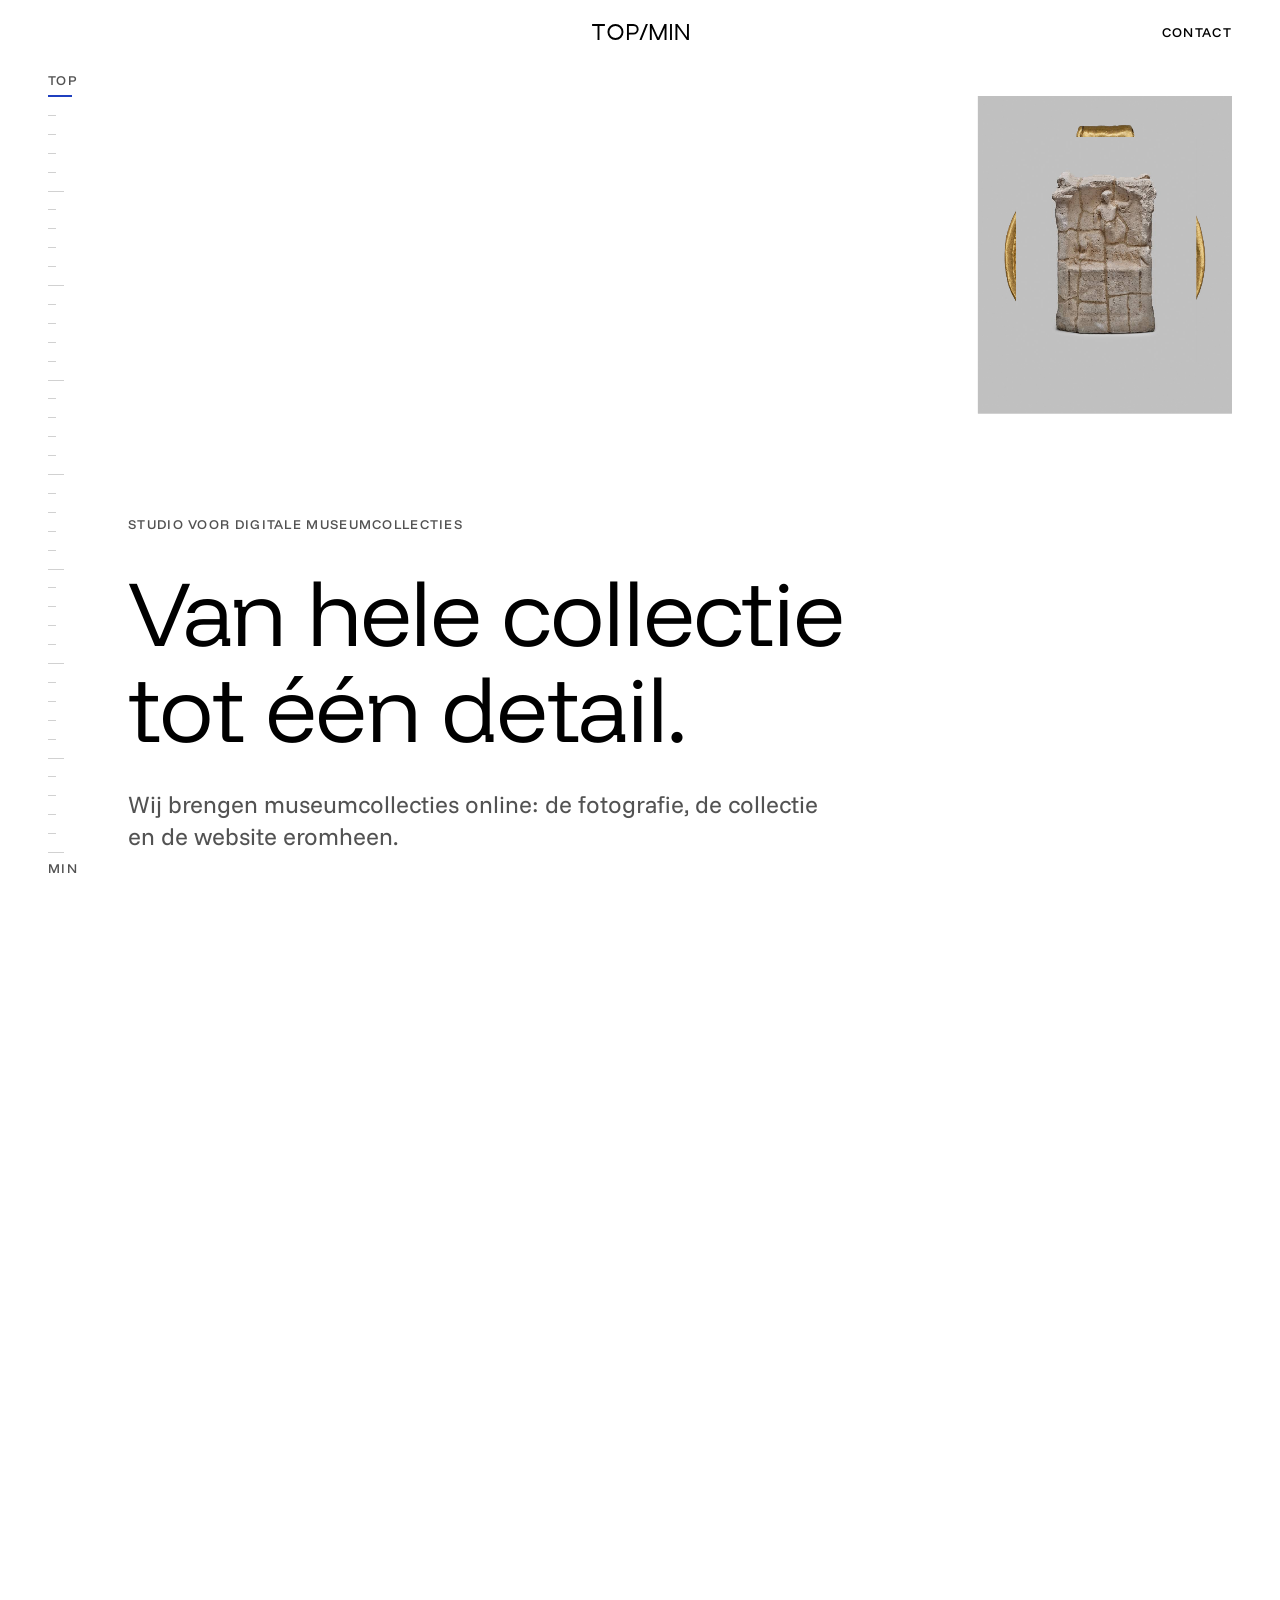
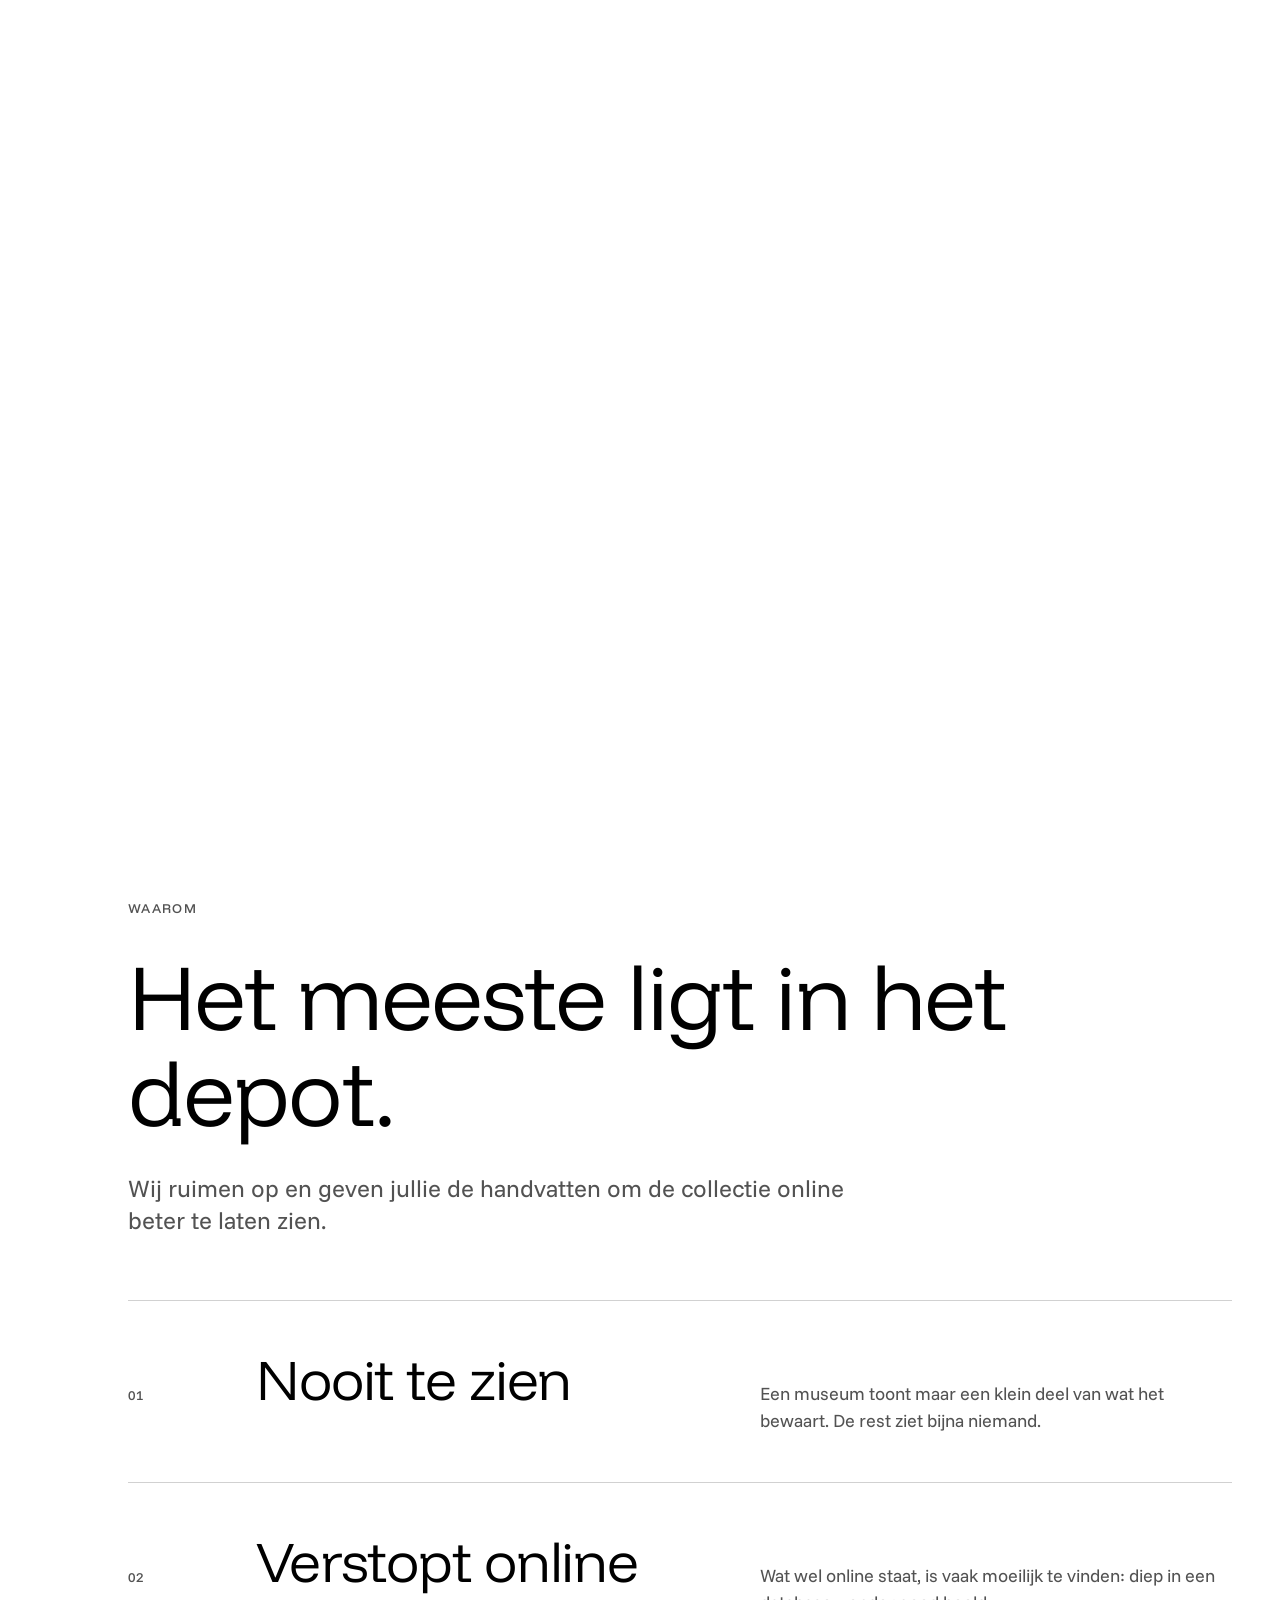
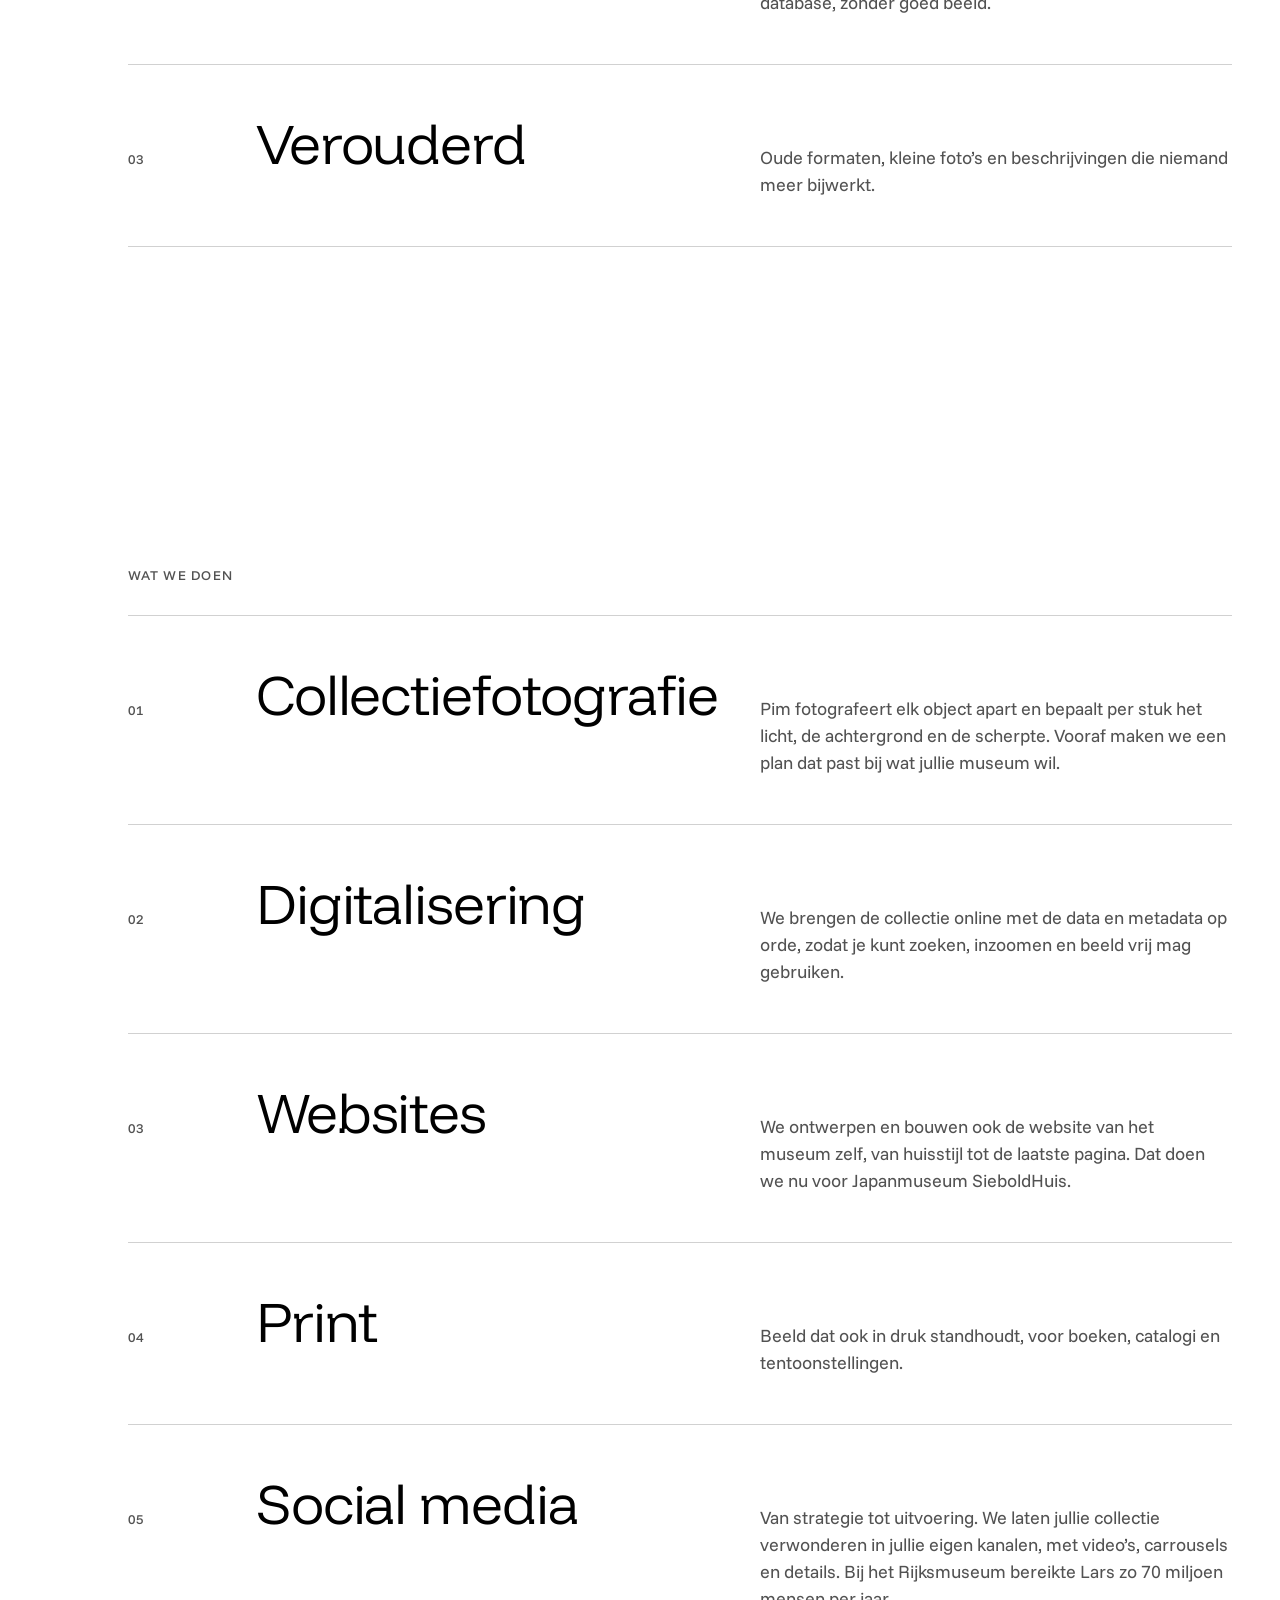
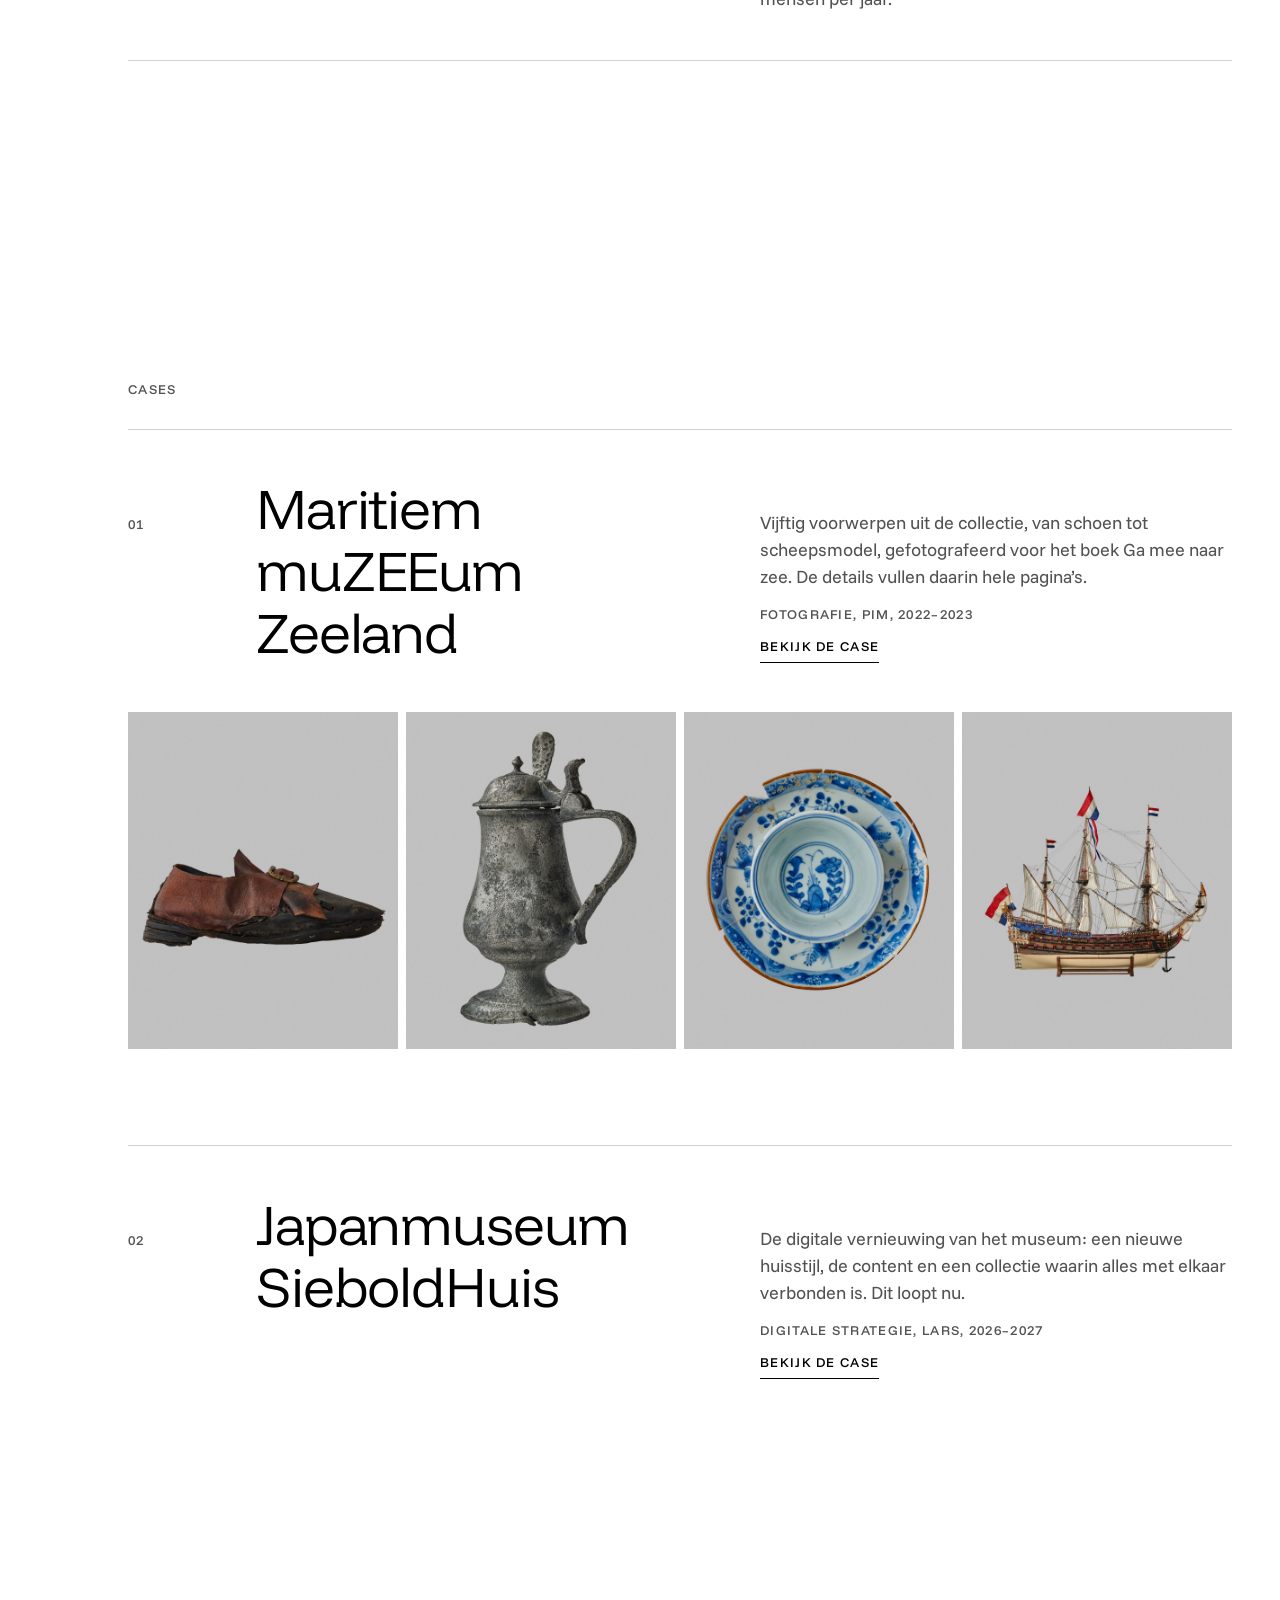
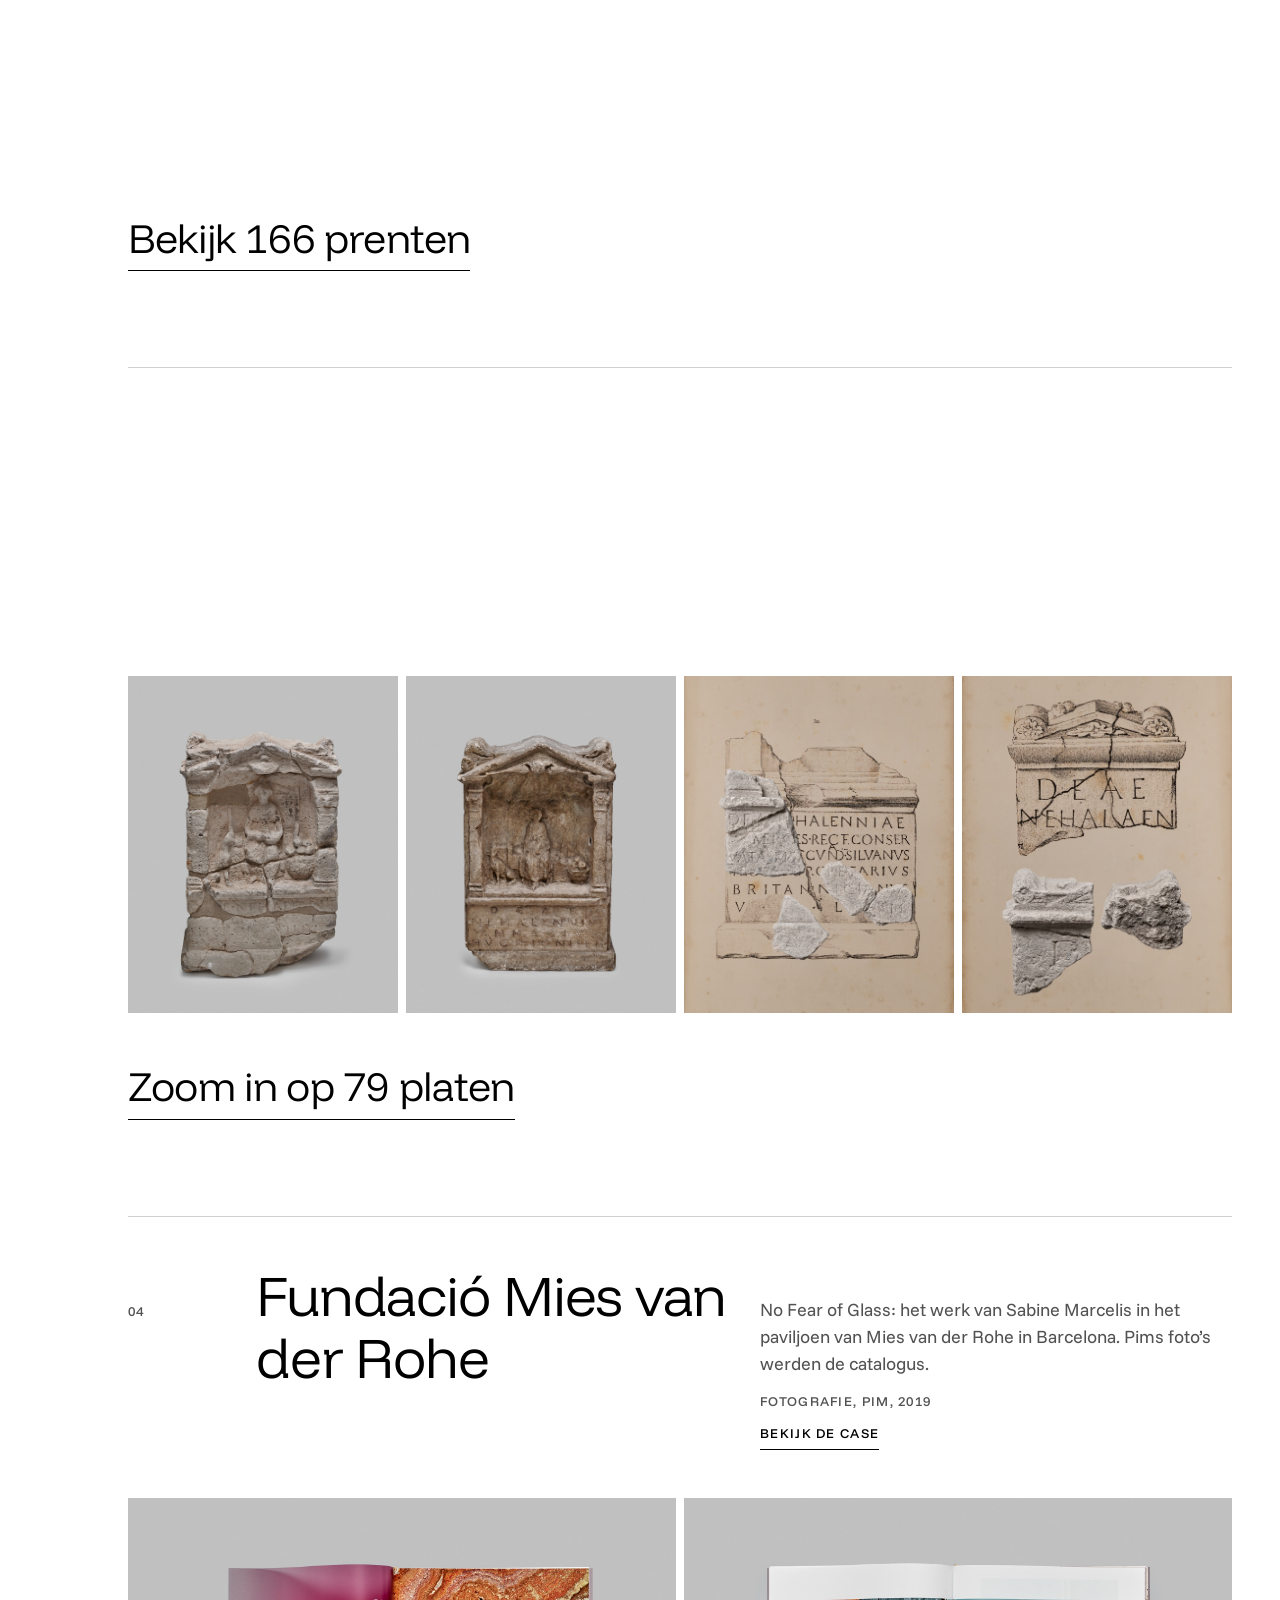
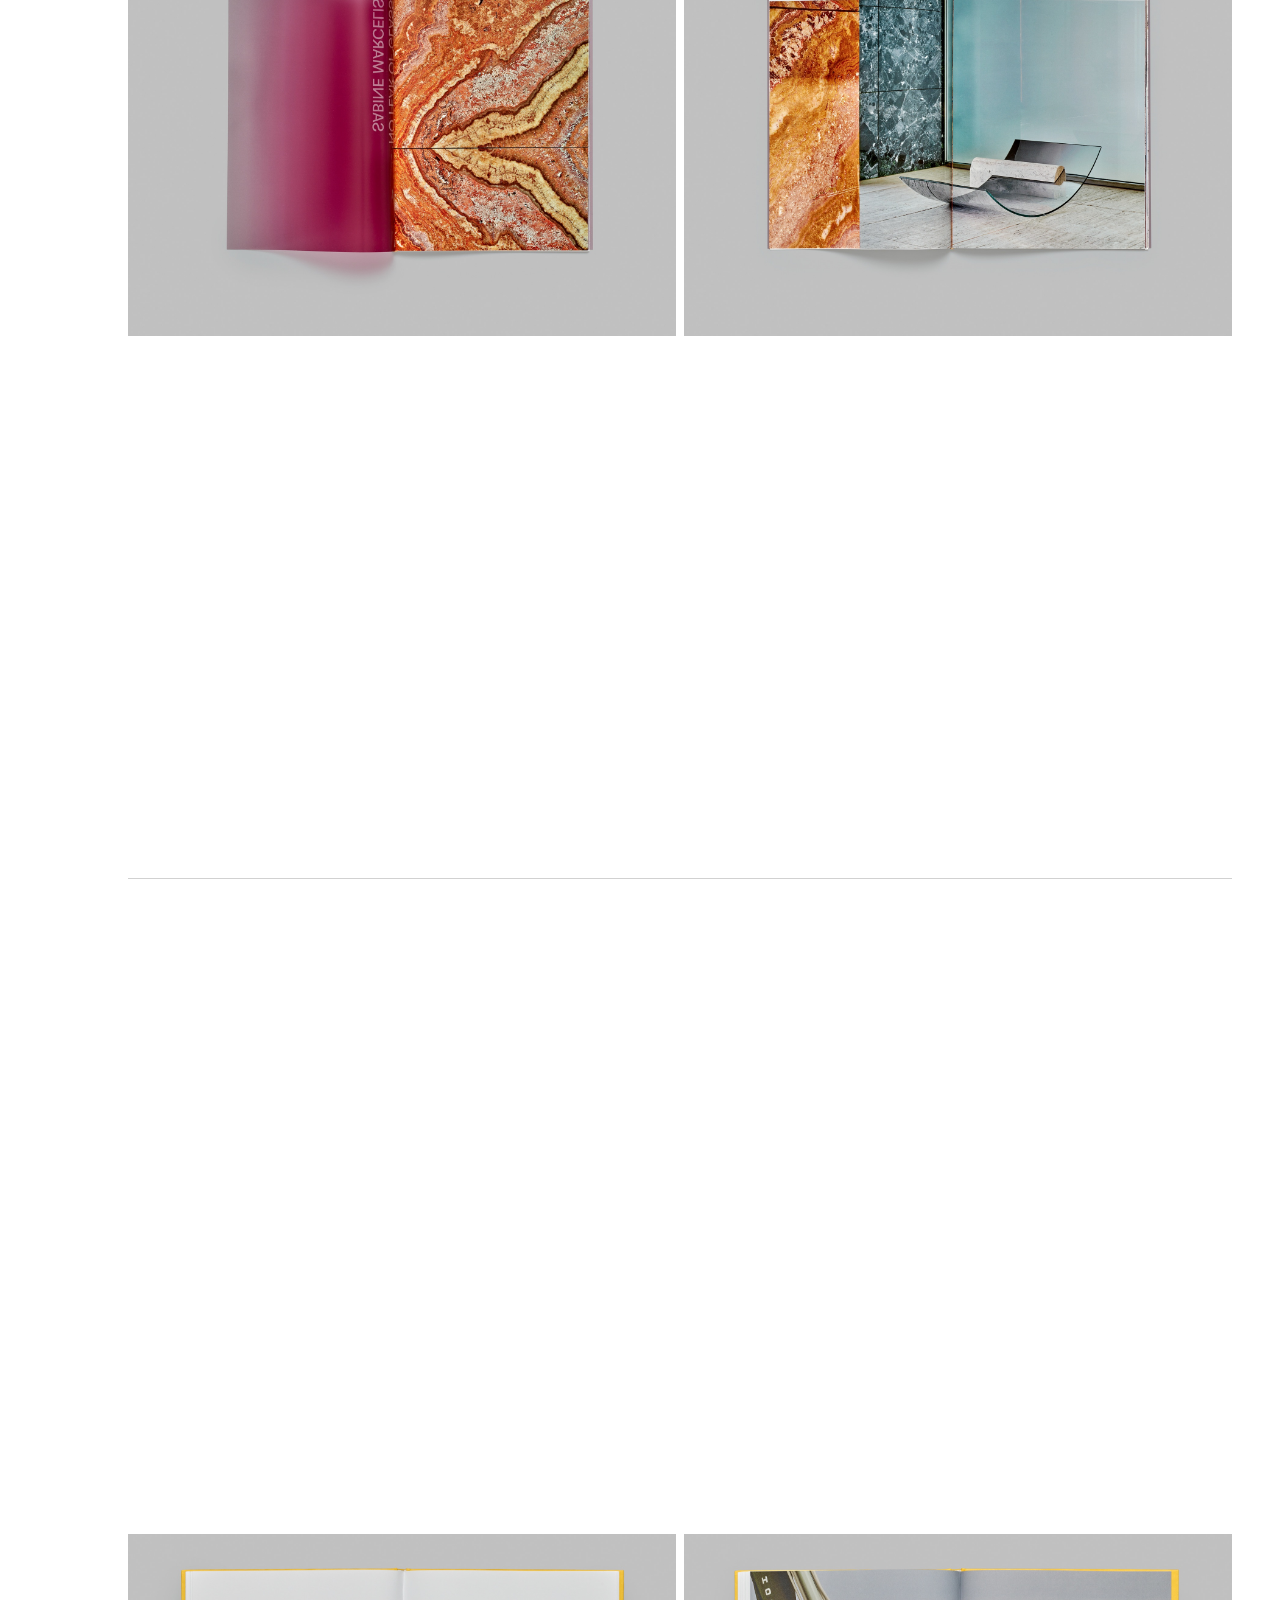
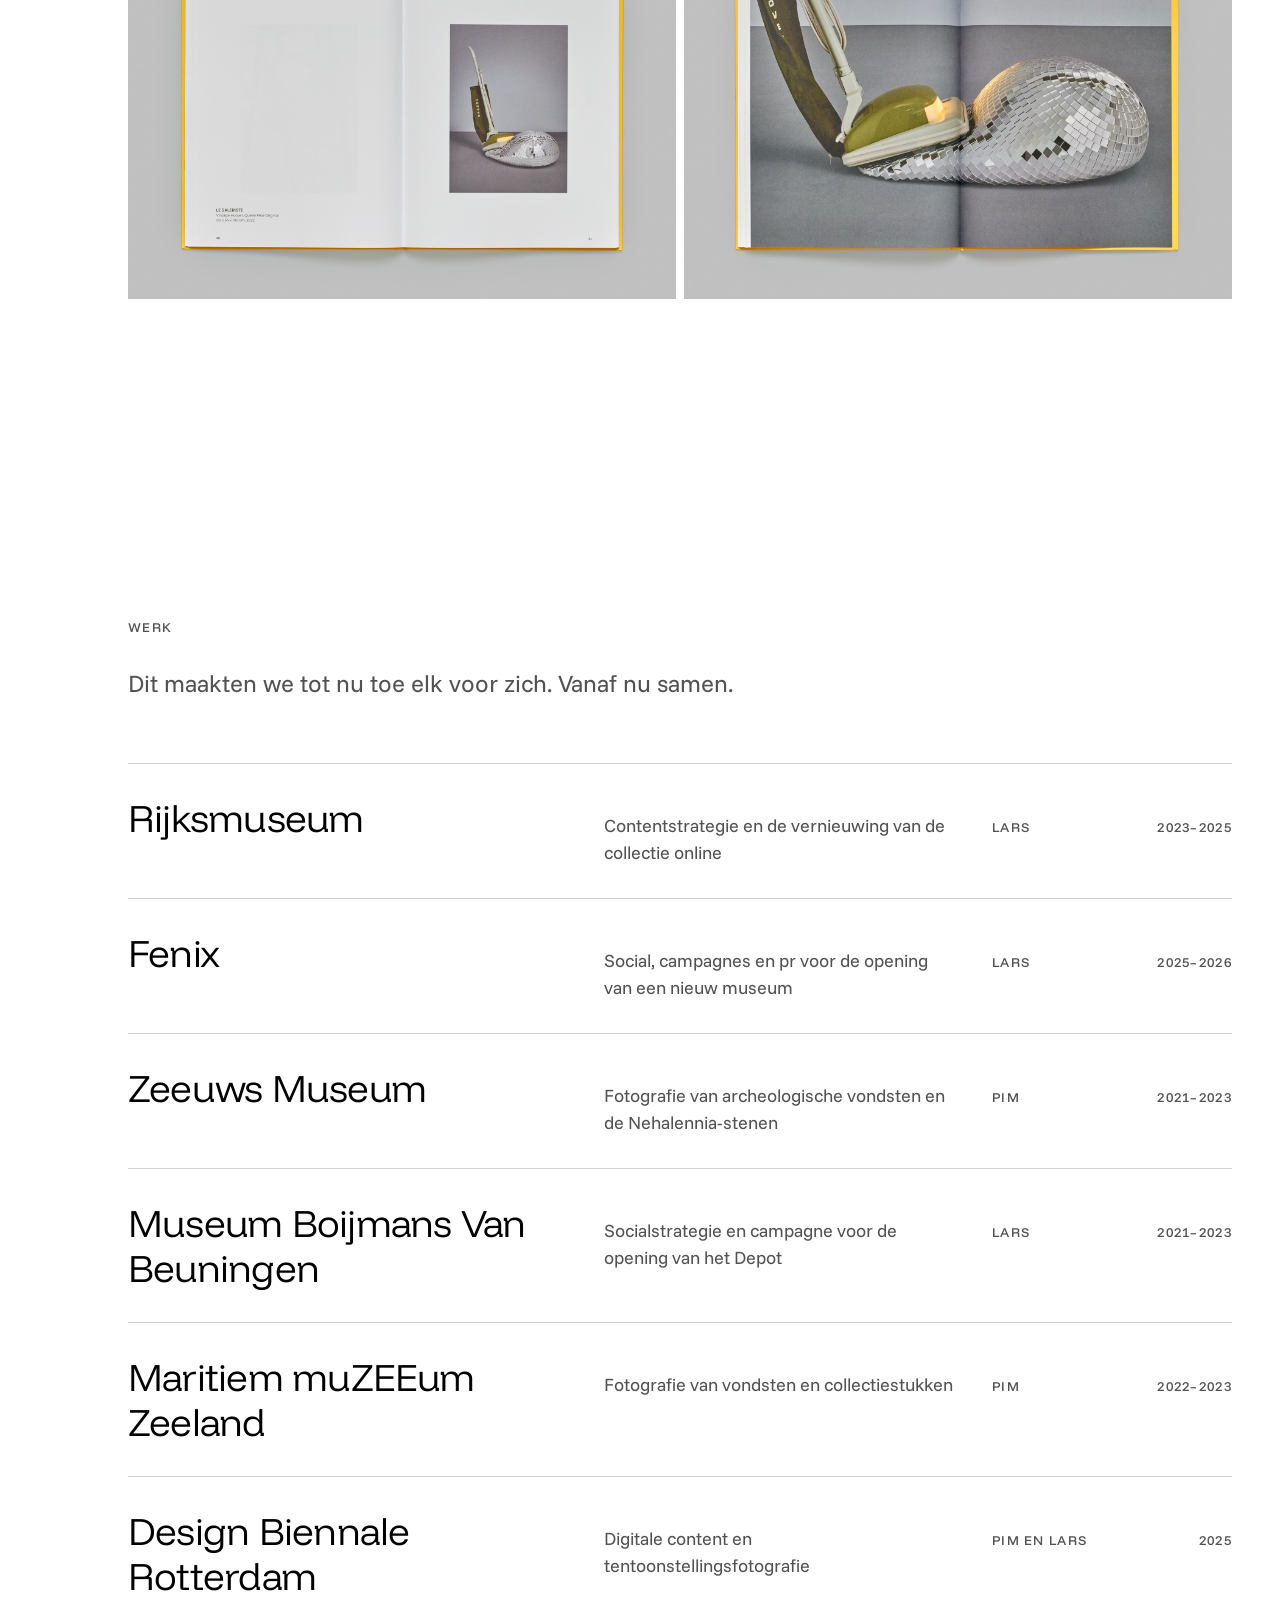
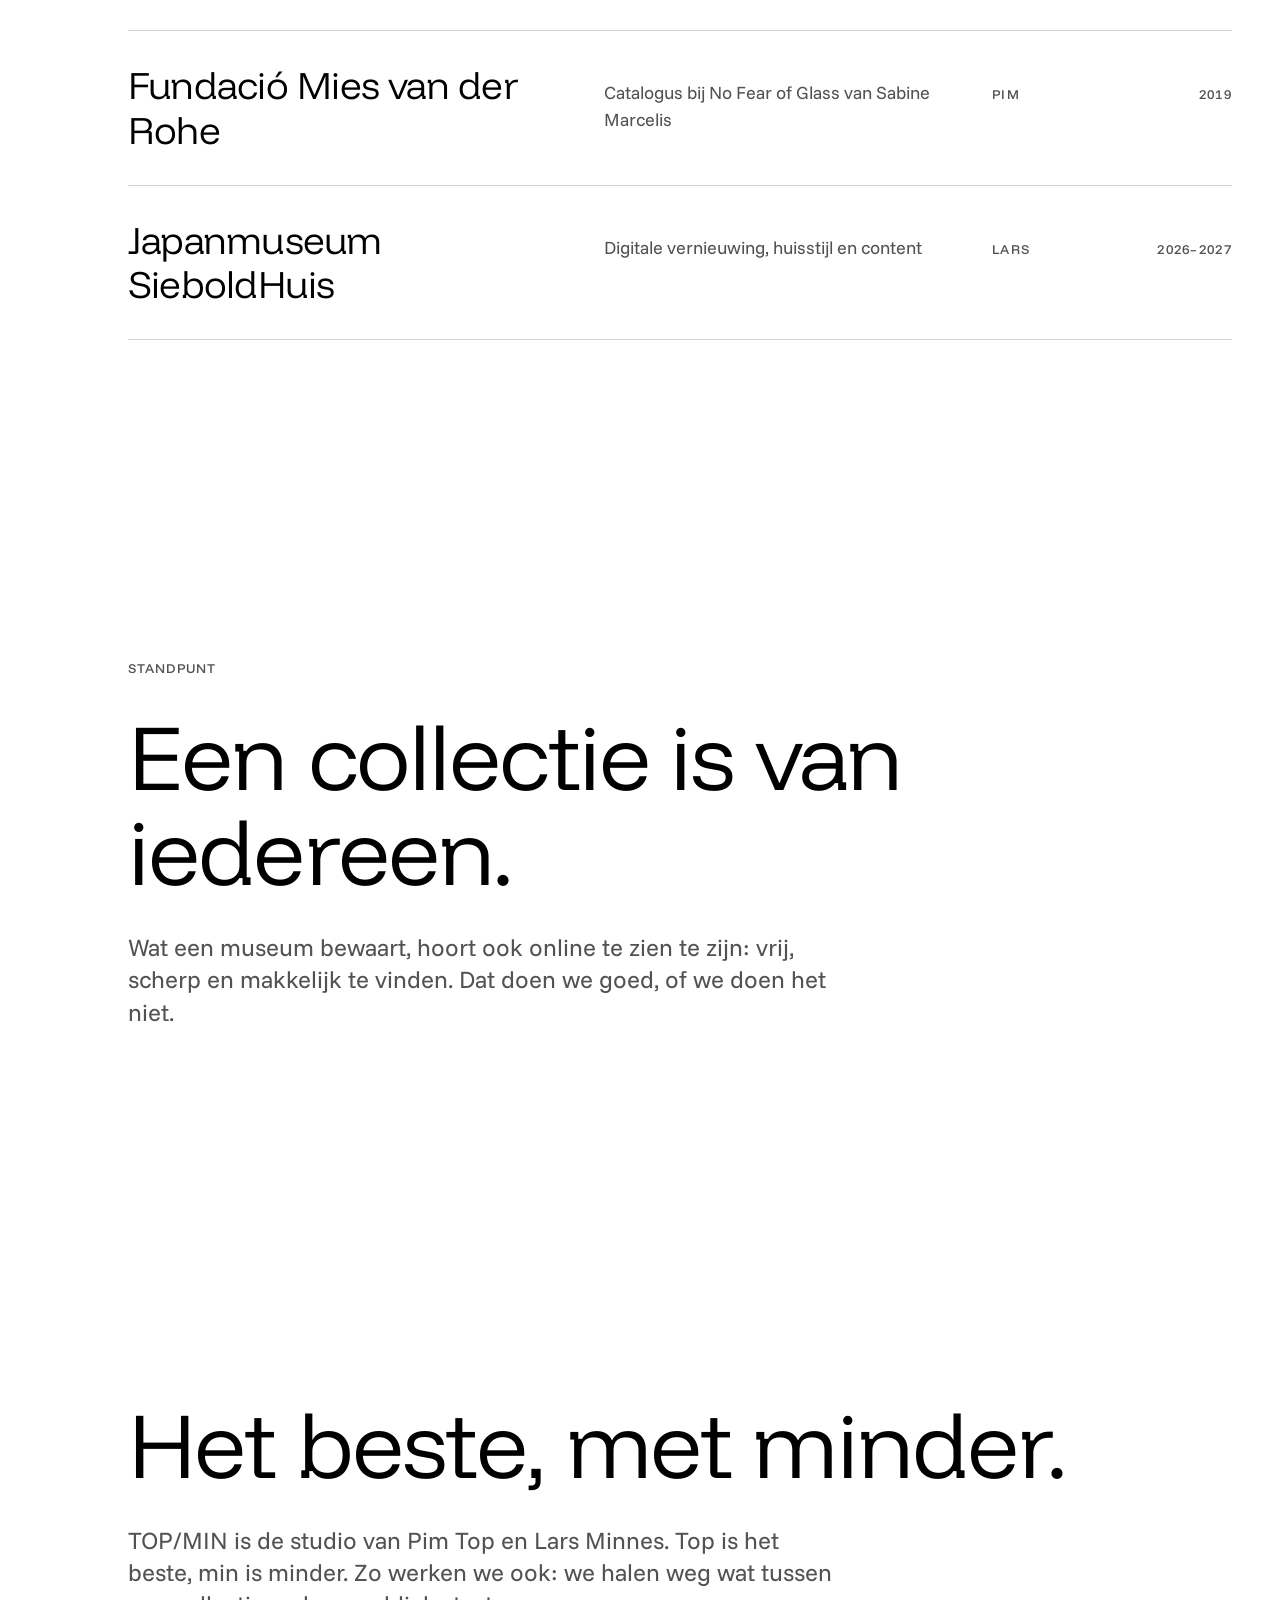
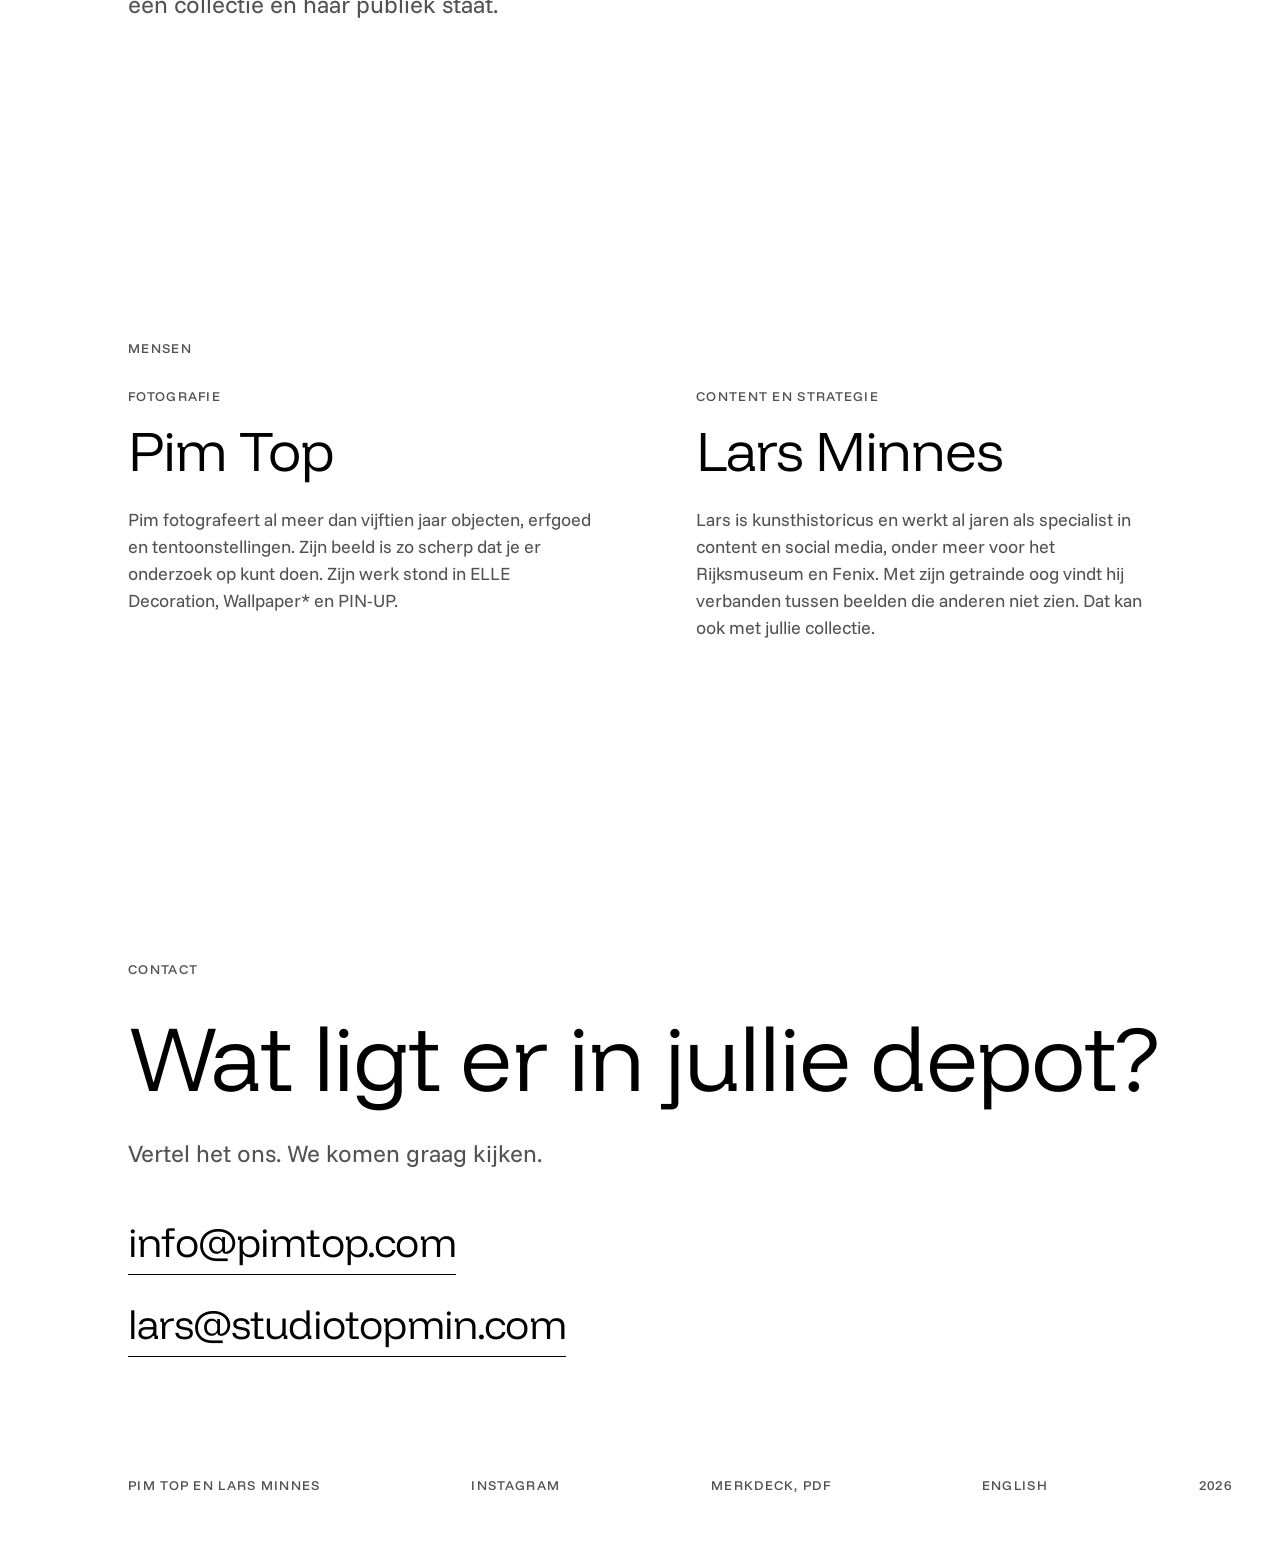
==== commit bf75a06e: "feat: wit favicon en link naar Instagram" ====
--- a/index.html
+++ b/index.html
@@ -9,7 +9,7 @@
 <meta name="robots" content="noindex">
 <link rel="alternate" hreflang="nl" href="https://studiotopmin.com/">
 <link rel="alternate" hreflang="en" href="https://studiotopmin.com/en.html">
-<link rel="icon" href="data:image/svg+xml,%3Csvg xmlns='http://www.w3.org/2000/svg' viewBox='0 0 100 100'%3E%3Crect width='100' height='100' fill='%23000000'/%3E%3Cpath d='M30 82h10L70 18H60z' fill='%23FFFFFF'/%3E%3C/svg%3E">
+<link rel="icon" href="data:image/svg+xml,%3Csvg xmlns='http://www.w3.org/2000/svg' viewBox='0 0 100 100'%3E%3Crect width='100' height='100' fill='%23FFFFFF'/%3E%3Cpath d='M30 82h10L70 18H60z' fill='%23000000'/%3E%3C/svg%3E">
 <link rel="preconnect" href="https://fonts.googleapis.com">
 <link rel="preconnect" href="https://fonts.gstatic.com" crossorigin>
 <link rel="stylesheet" href="https://fonts.googleapis.com/css2?family=Funnel+Display:wght@300..600&family=Funnel+Sans:wght@400..600&display=swap">
@@ -296,6 +296,7 @@
 
 <footer class="micro">
   <span>Pim Top en Lars Minnes</span>
+  <a class="foot-link" href="https://www.instagram.com/studiotopmin/" rel="noopener">Instagram</a>
   <a class="foot-link" href="topmin-merk.pdf" download>Merkdeck, pdf</a>
   <a class="foot-link" href="en.html" lang="en" hreflang="en">English</a>
   <span>2026</span>
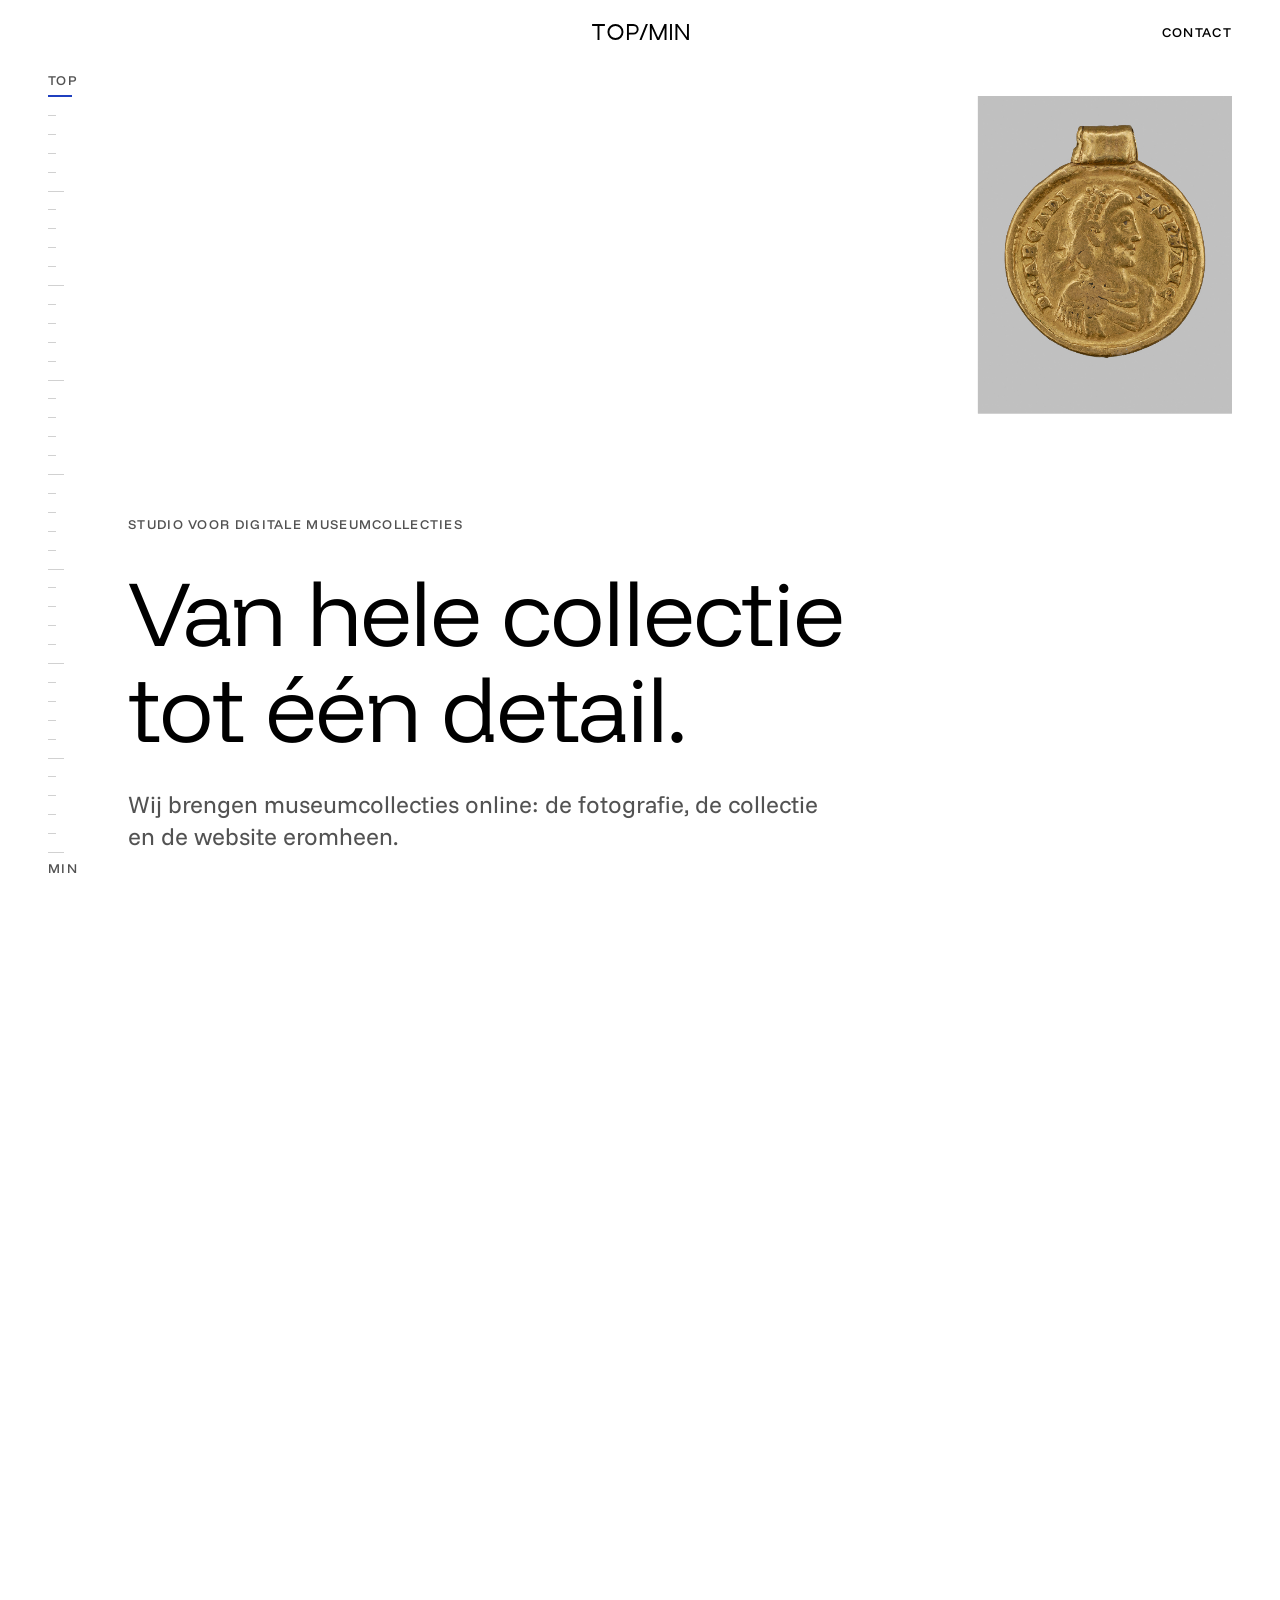
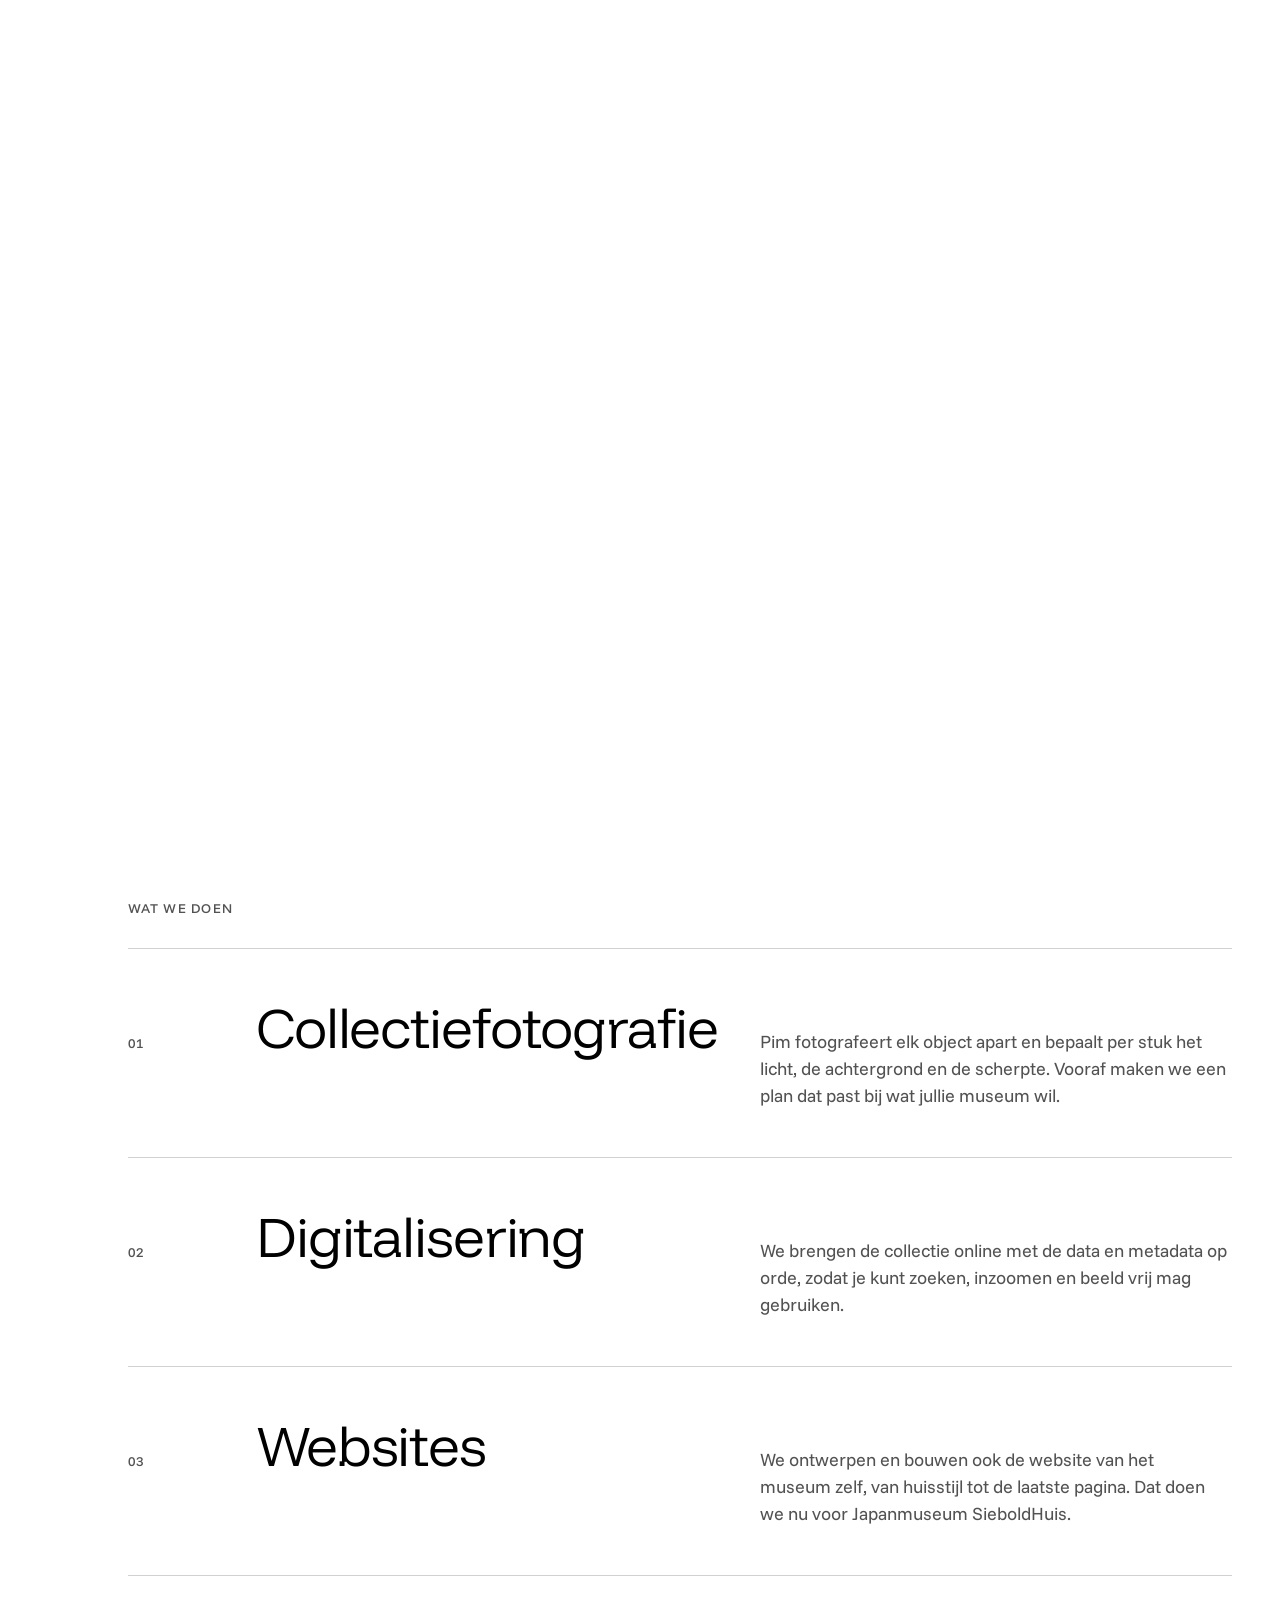
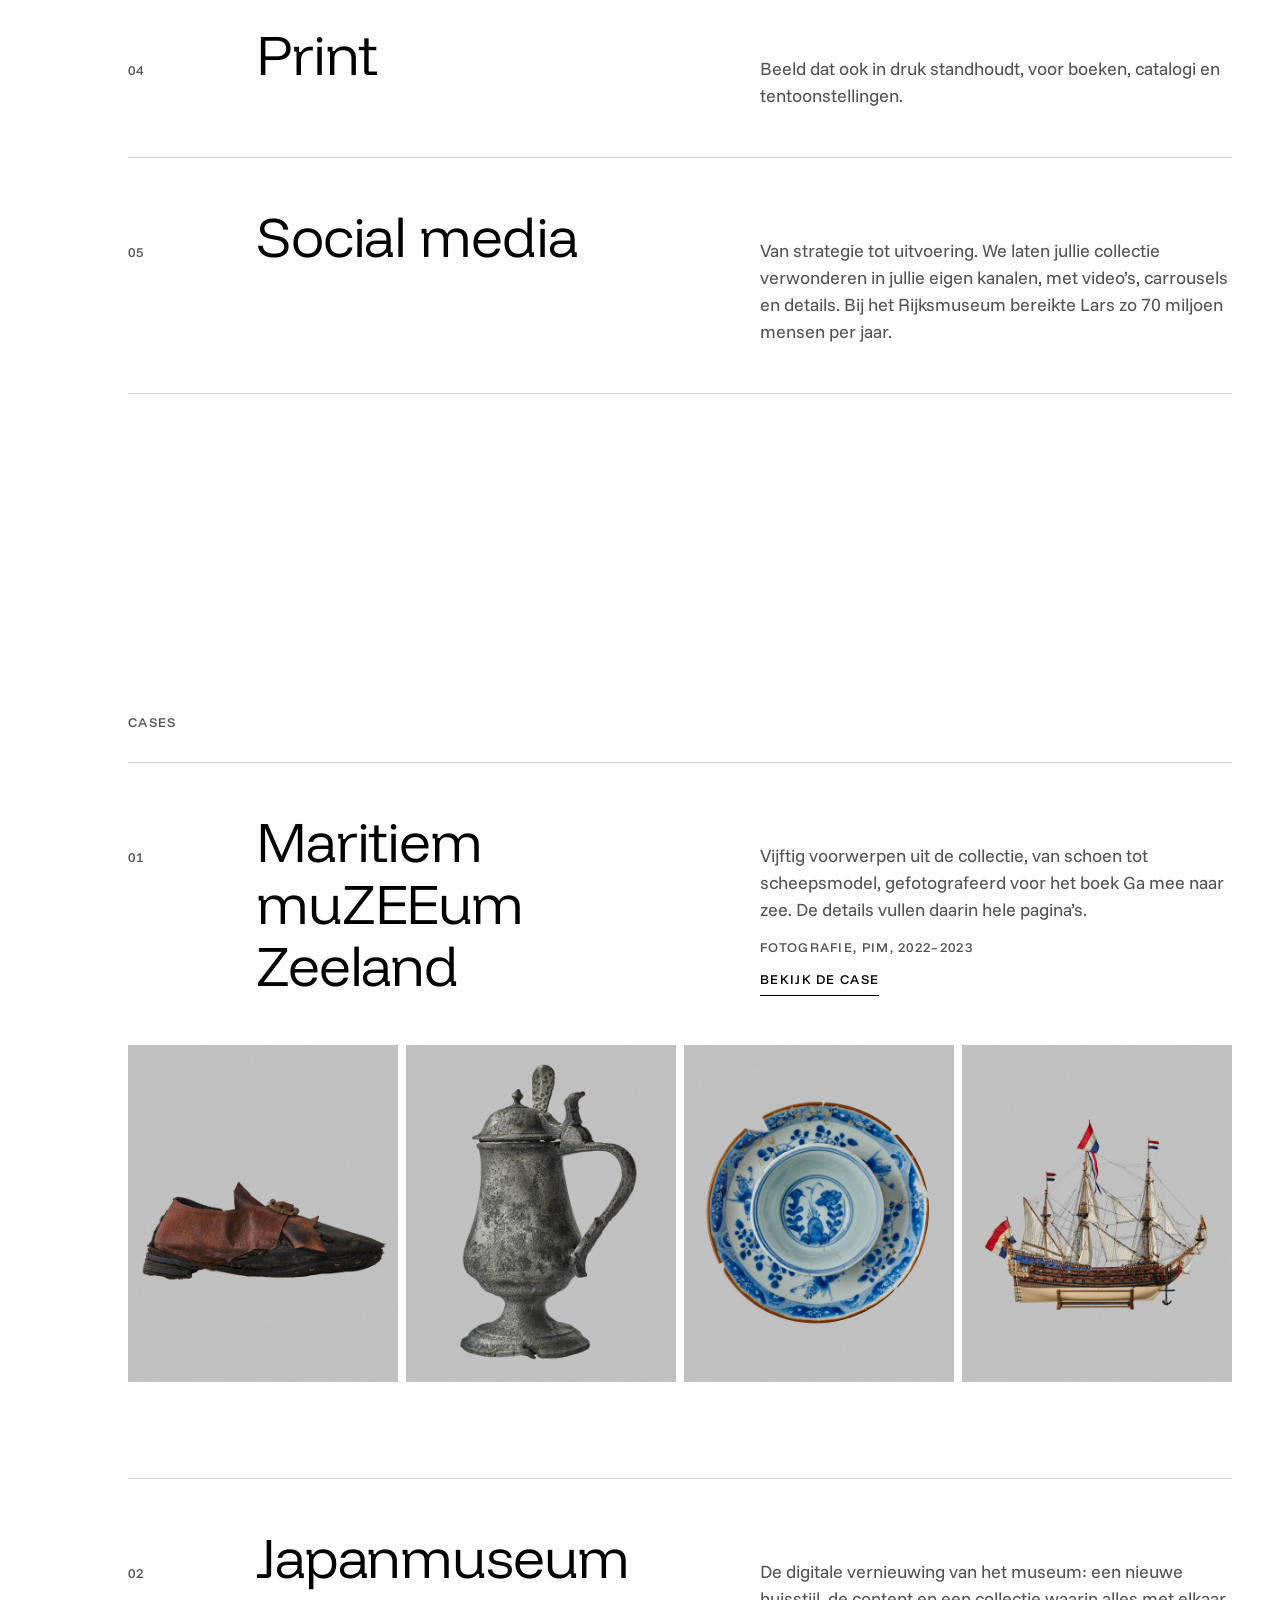
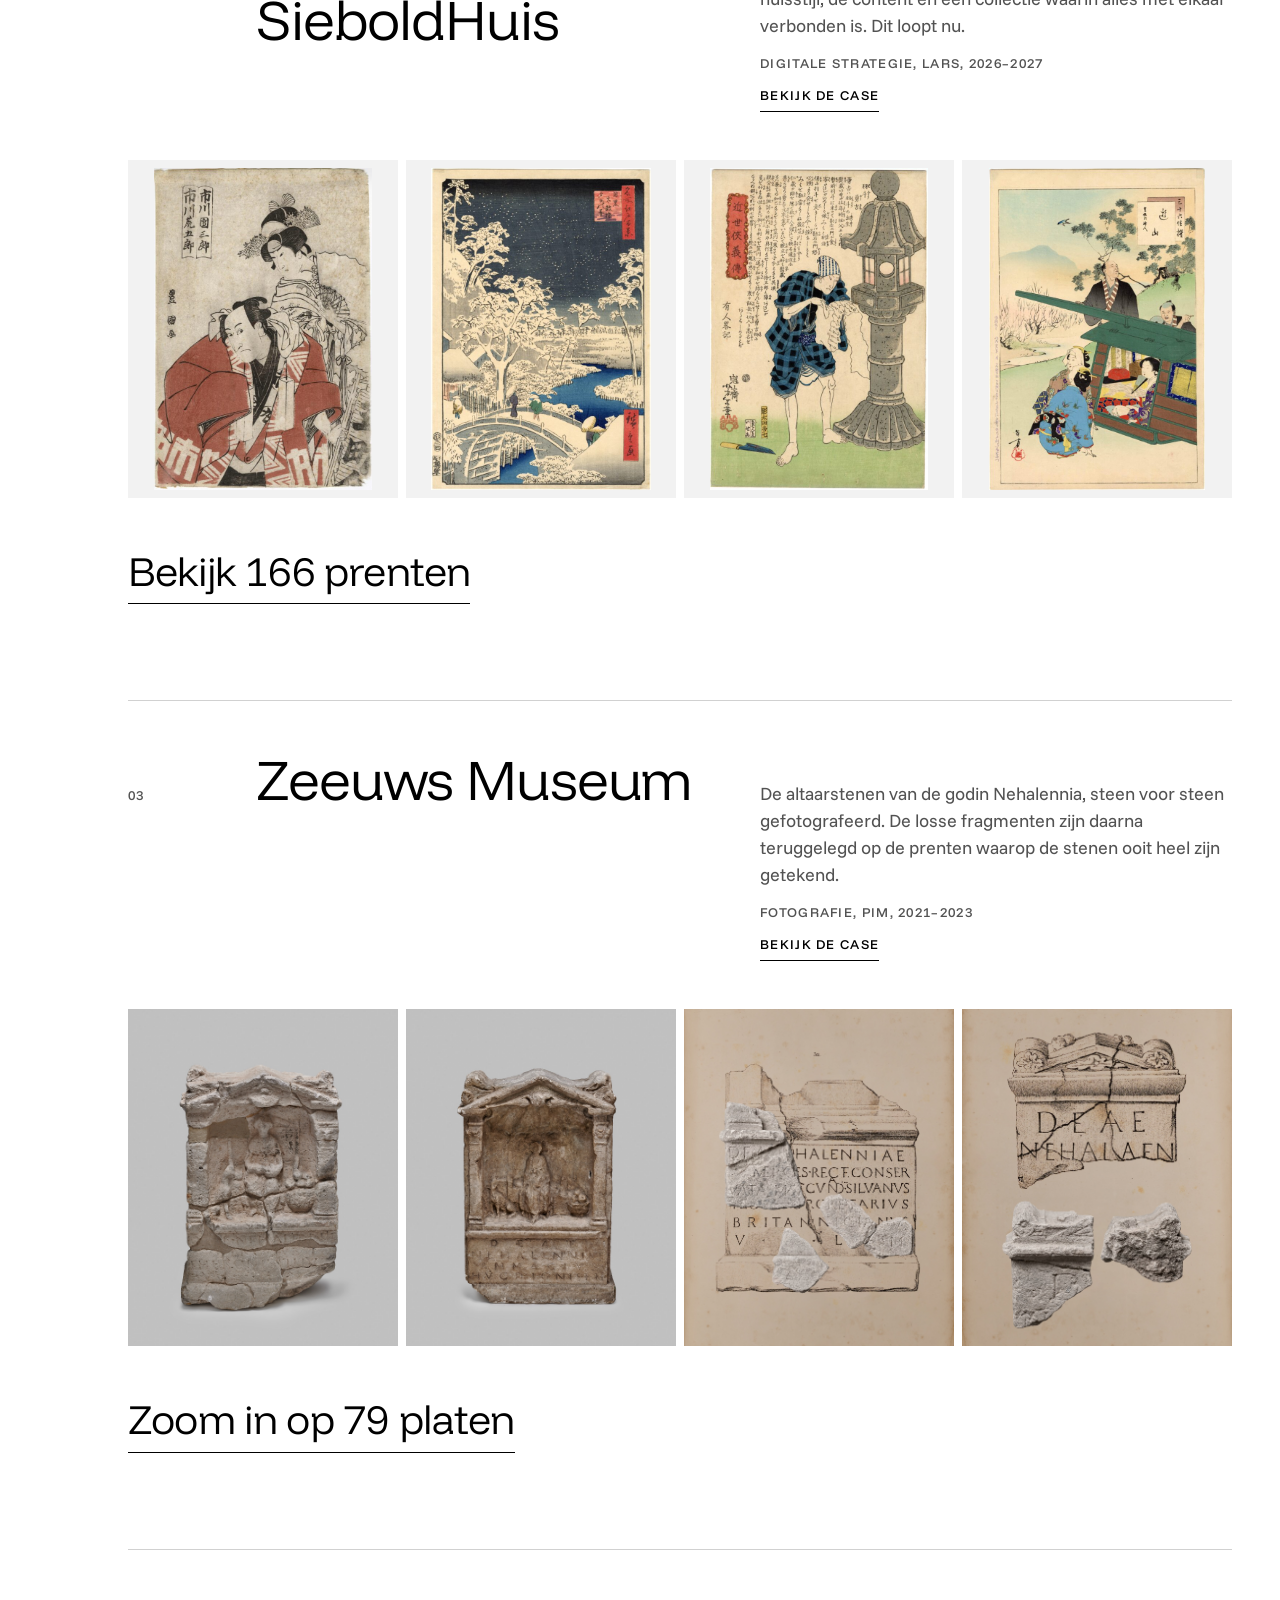
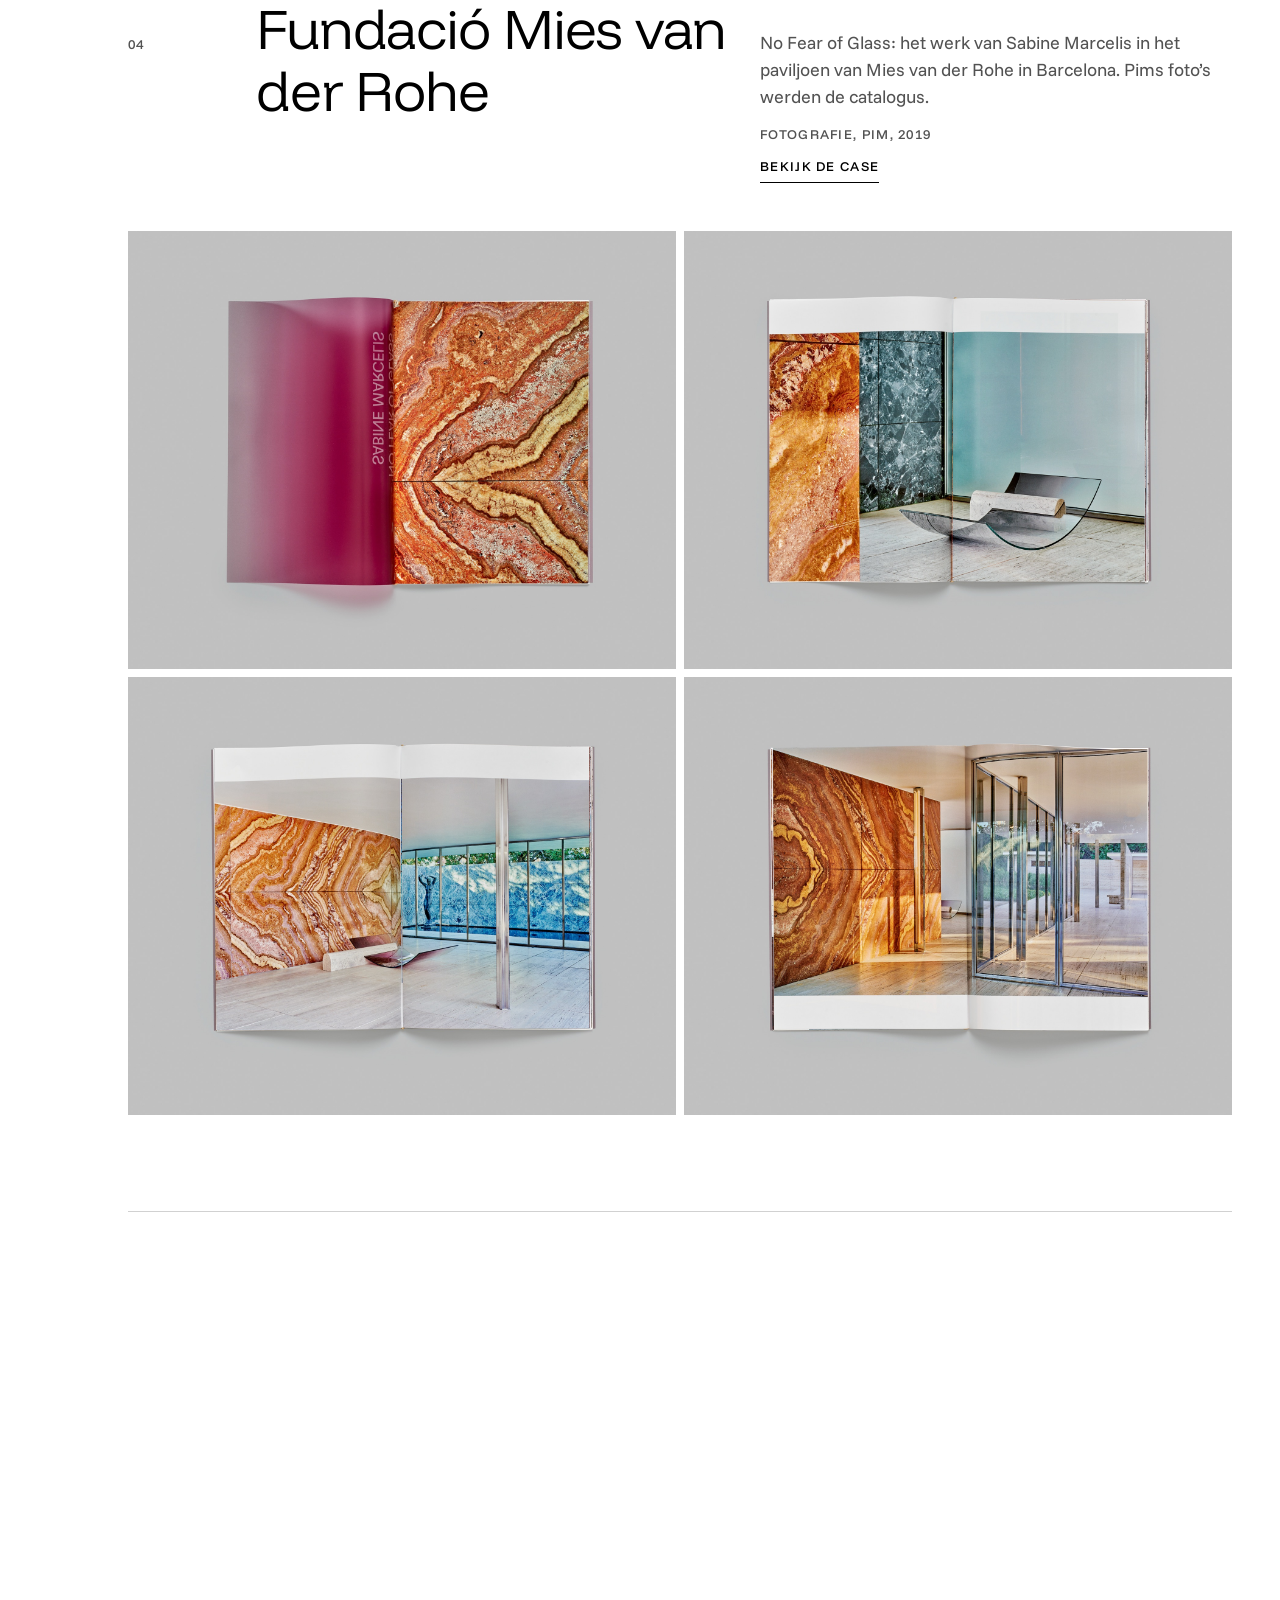
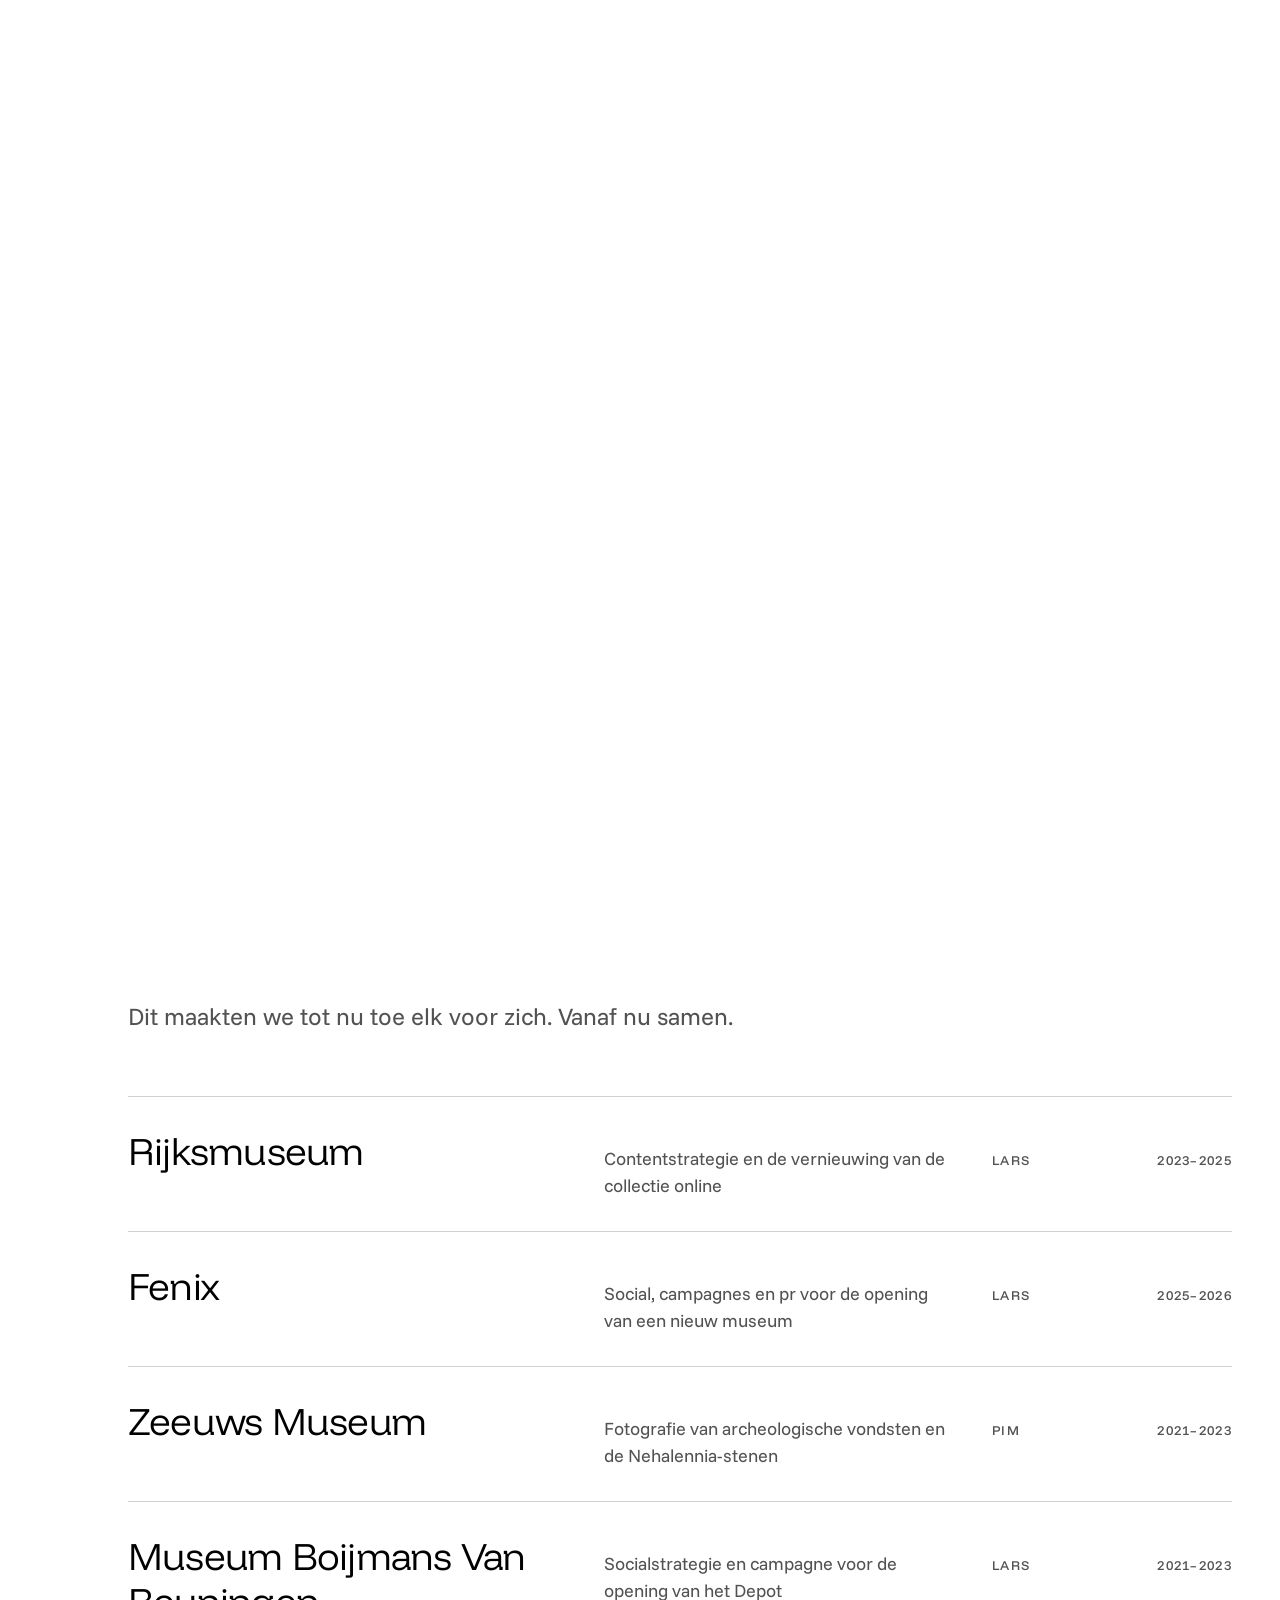
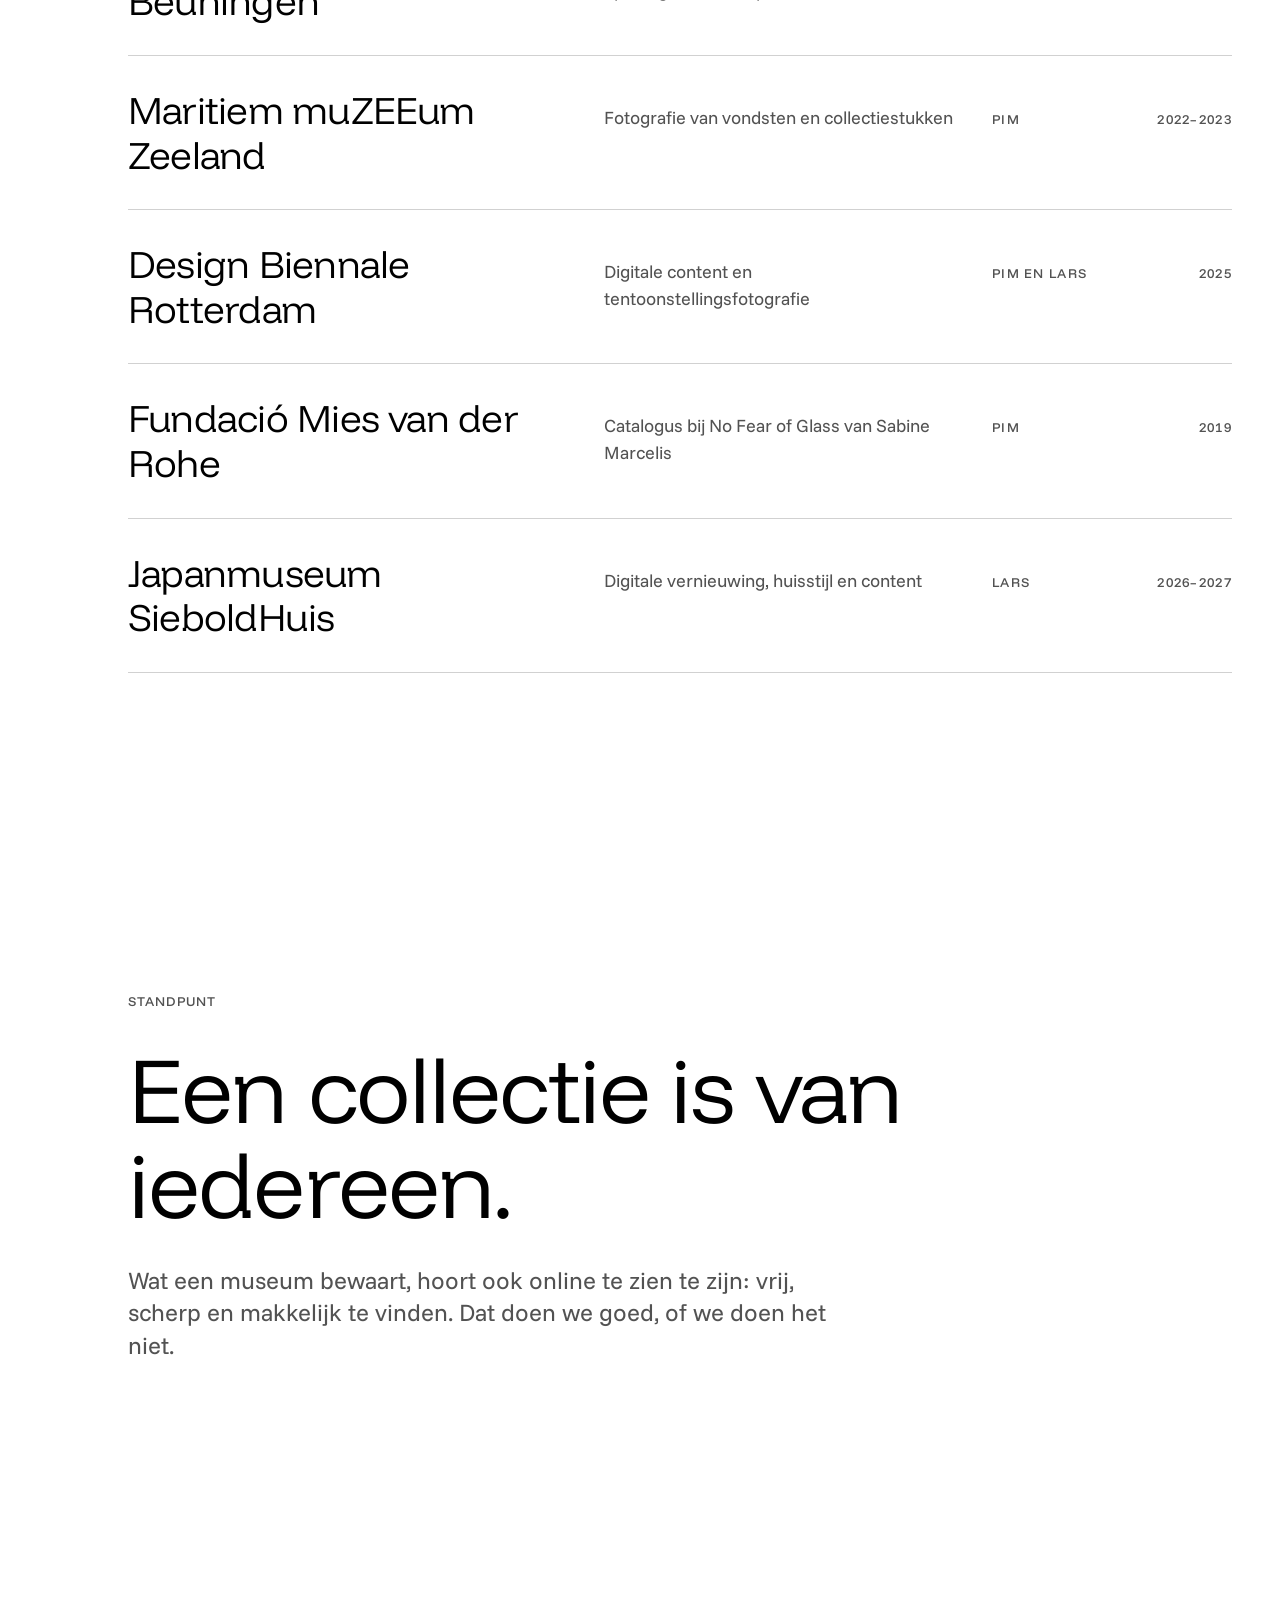
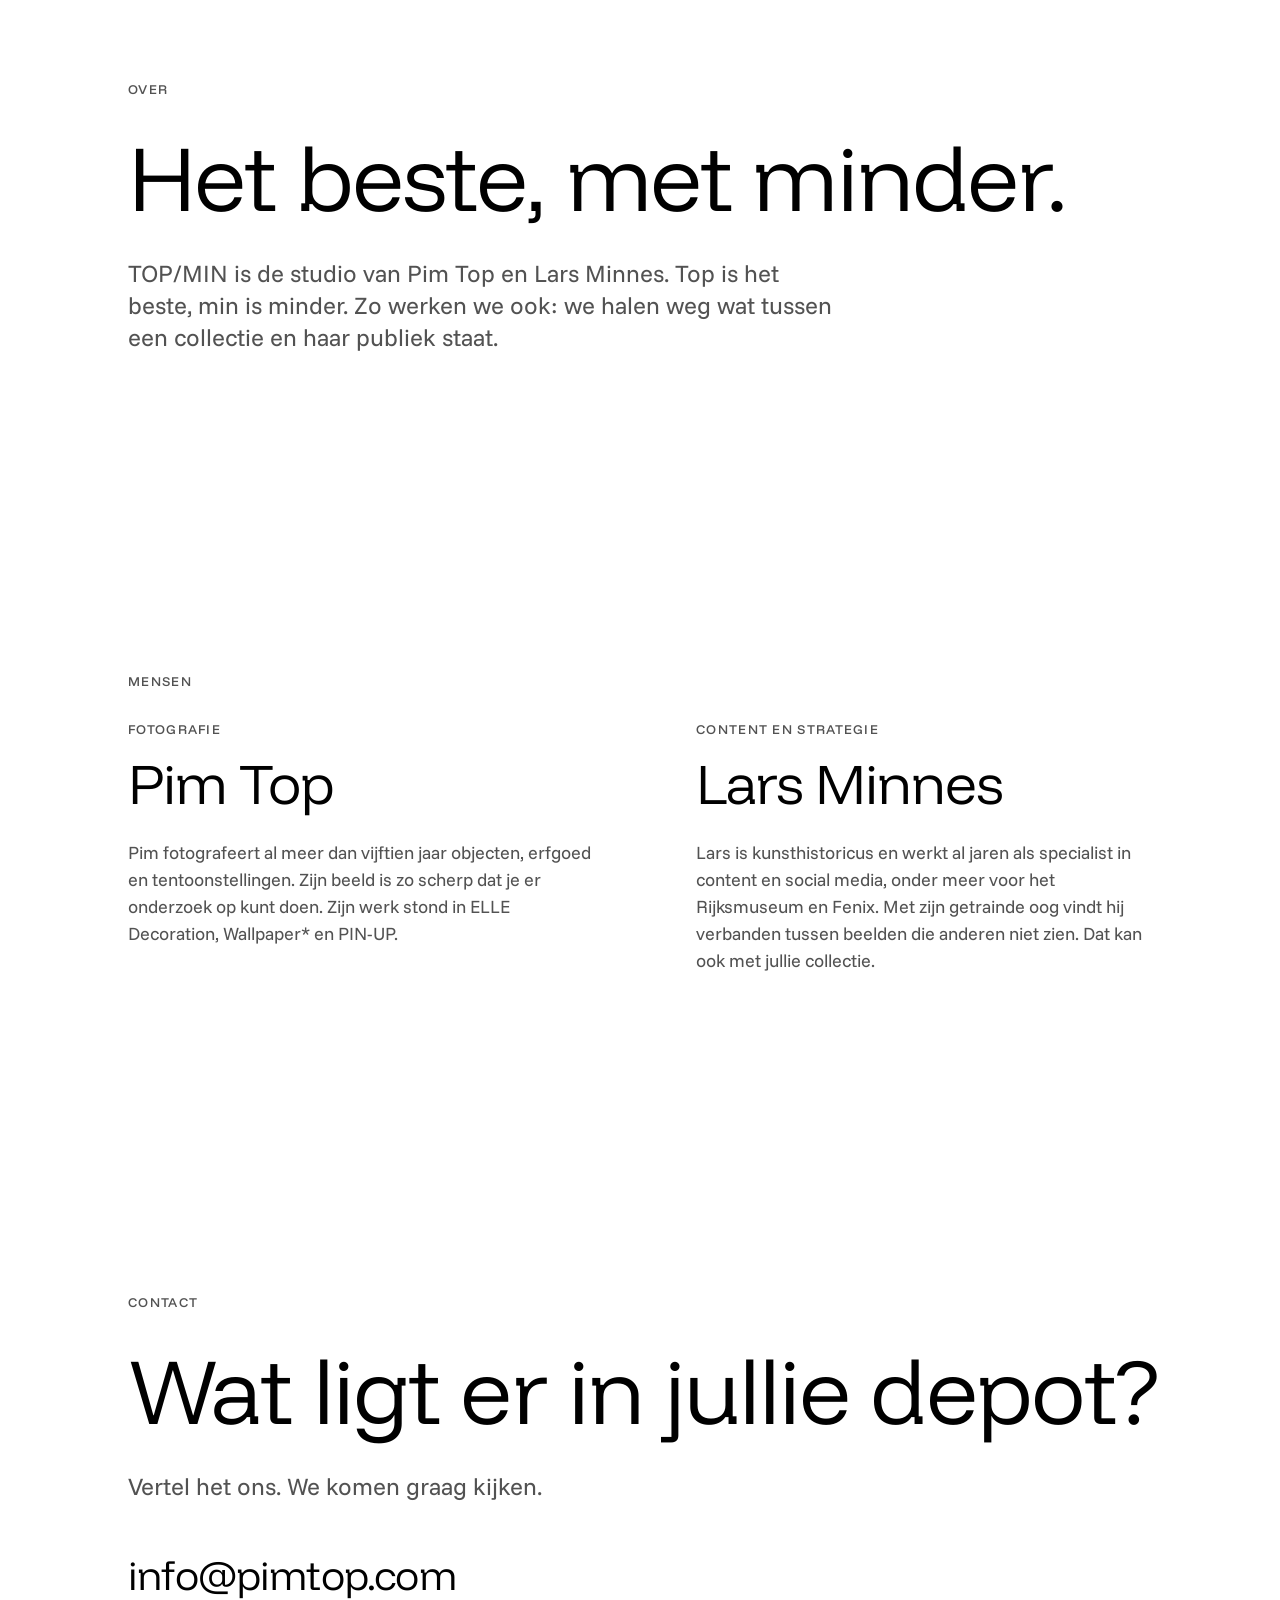
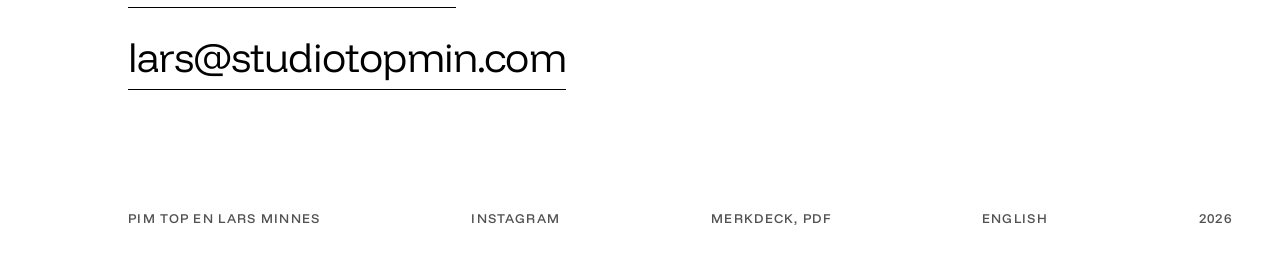
==== commit 7ddd2874: "fix: sectie Waarom van de site gehaald" ====
--- a/index.html
+++ b/index.html
@@ -56,29 +56,6 @@
     </div>
   </section>
 
-  <section id="waarom">
-    <span class="label micro reveal">Waarom</span>
-    <h2 class="why-title reveal">Het meeste ligt in het depot.</h2>
-    <p class="lead why-lead reveal">Wij ruimen op en geven jullie de handvatten om de collectie online beter te laten zien.</p>
-    <div class="rows">
-      <article class="row-item reveal">
-        <span class="num micro">01</span>
-        <h3>Nooit te zien</h3>
-        <p>Een museum toont maar een klein deel van wat het bewaart. De rest ziet bijna niemand.</p>
-      </article>
-      <article class="row-item reveal">
-        <span class="num micro">02</span>
-        <h3>Verstopt online</h3>
-        <p>Wat wel online staat, is vaak moeilijk te vinden: diep in een database, zonder goed beeld.</p>
-      </article>
-      <article class="row-item reveal">
-        <span class="num micro">03</span>
-        <h3>Verouderd</h3>
-        <p>Oude formaten, kleine foto’s en beschrijvingen die niemand meer bijwerkt.</p>
-      </article>
-    </div>
-  </section>
-
   <section id="aanbod">
     <span class="label micro reveal">Wat we doen</span>
     <div class="rows">
--- a/styles.css
+++ b/styles.css
@@ -681,19 +681,6 @@
   }
 }
 
-/* Waarom */
-
-.why-title {
-  max-width: 12em;
-  margin-bottom: 32px;
-  font-size: clamp(40px, 7.2vw, 120px);
-  line-height: 1.04;
-}
-
-.why-lead {
-  margin-bottom: 64px;
-}
-
 /* Standpunt */
 
 .stand h2,
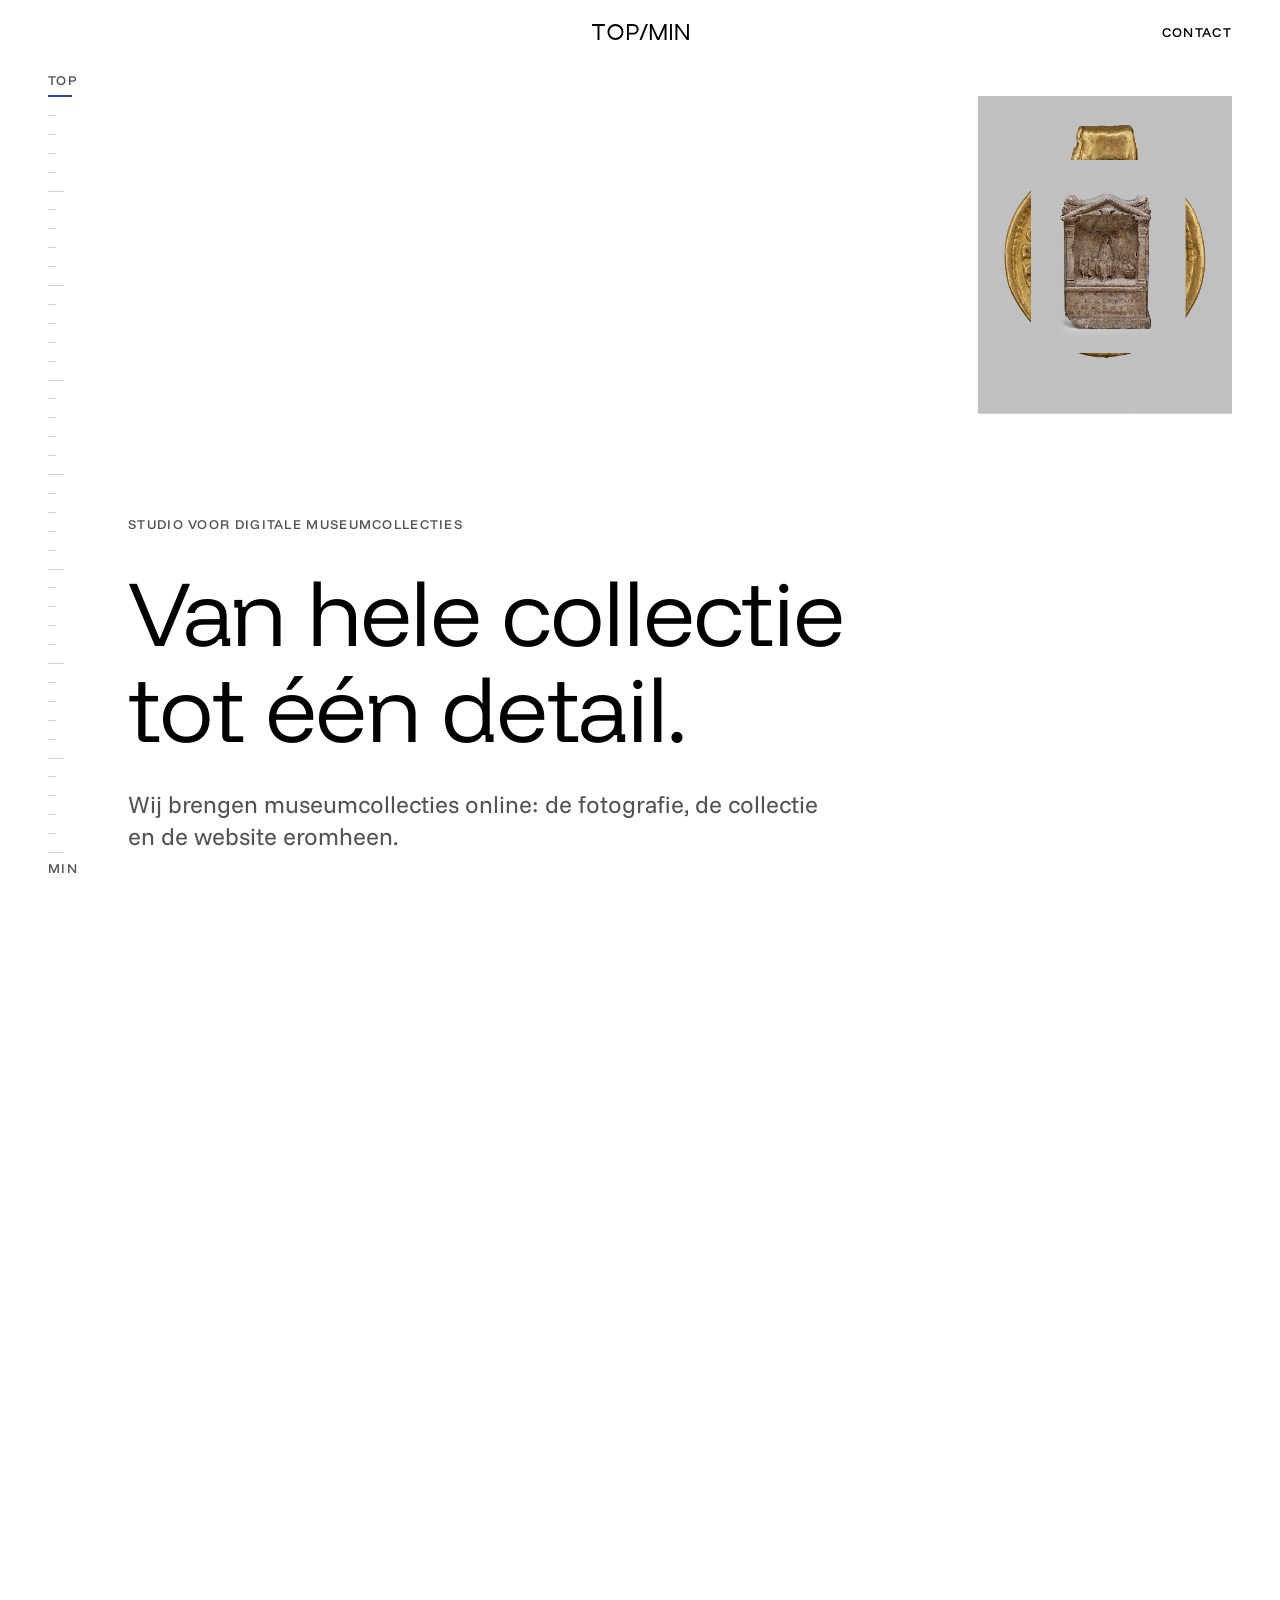
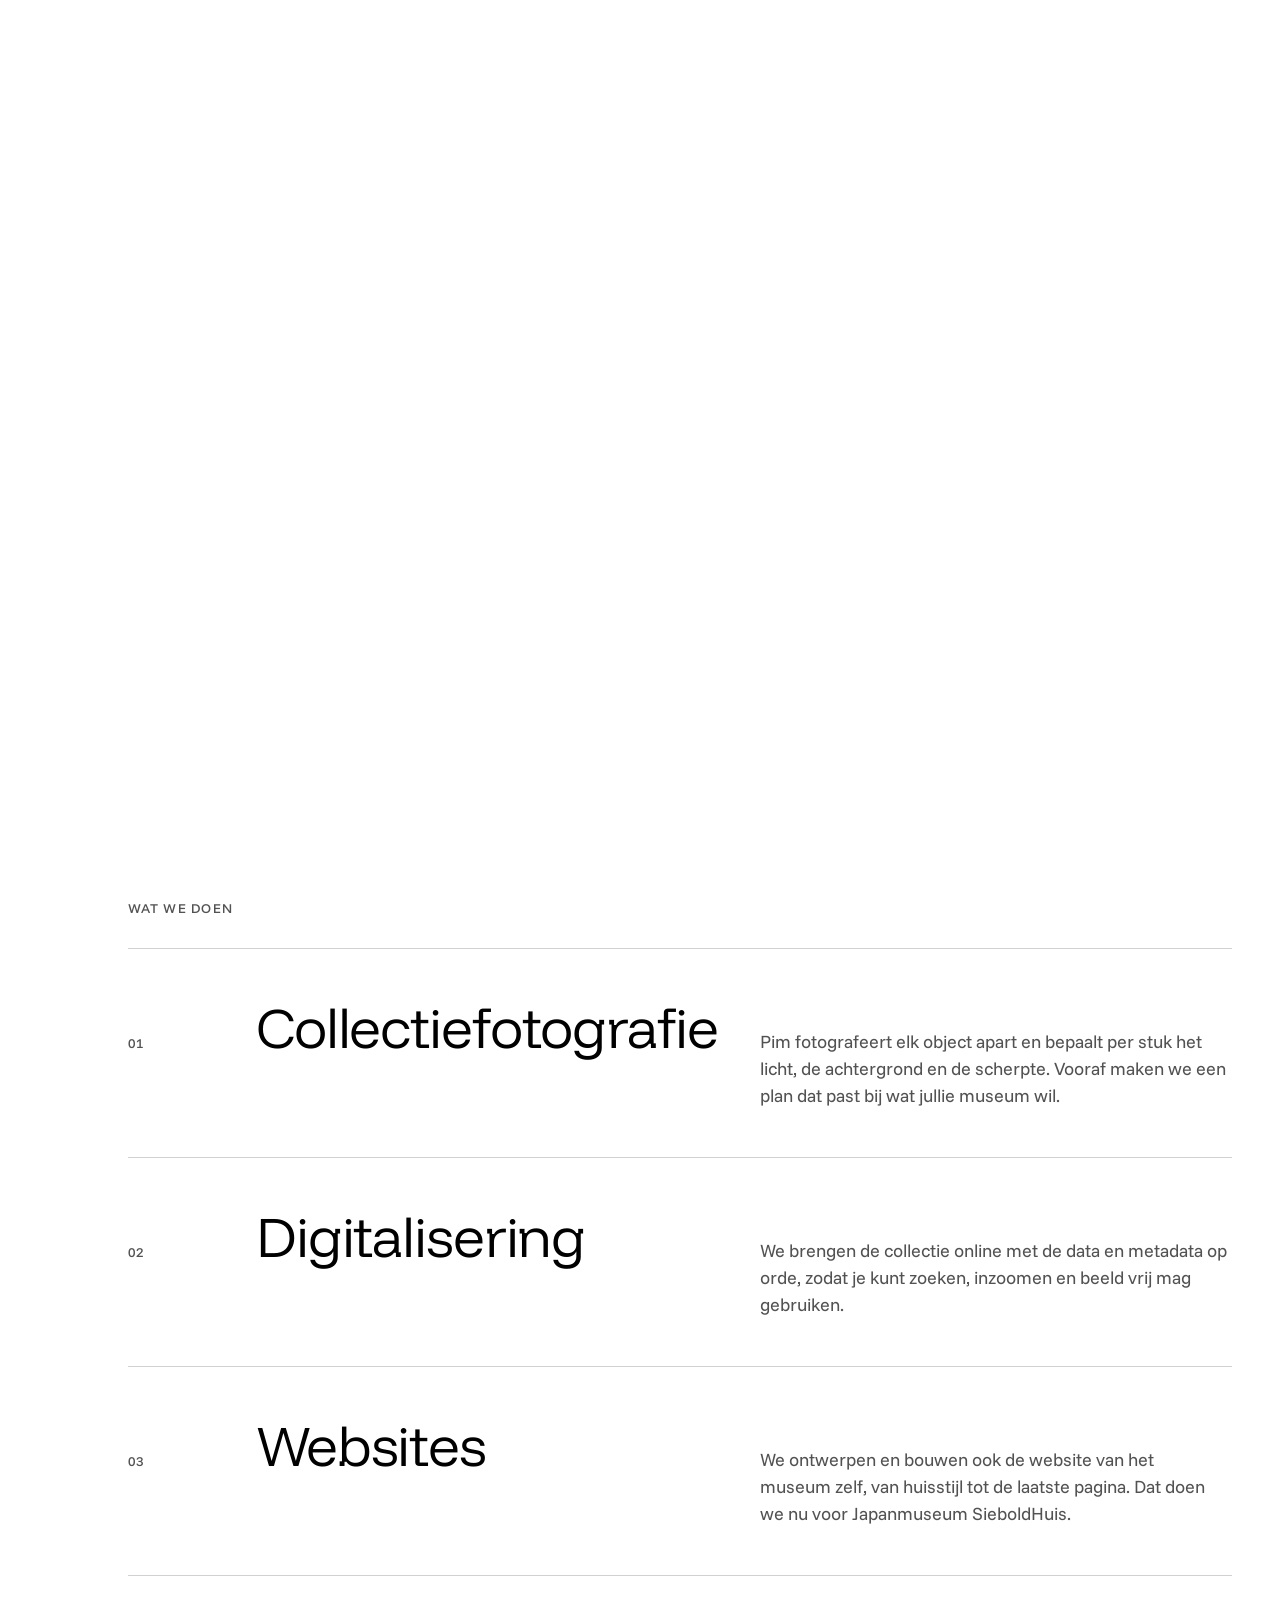
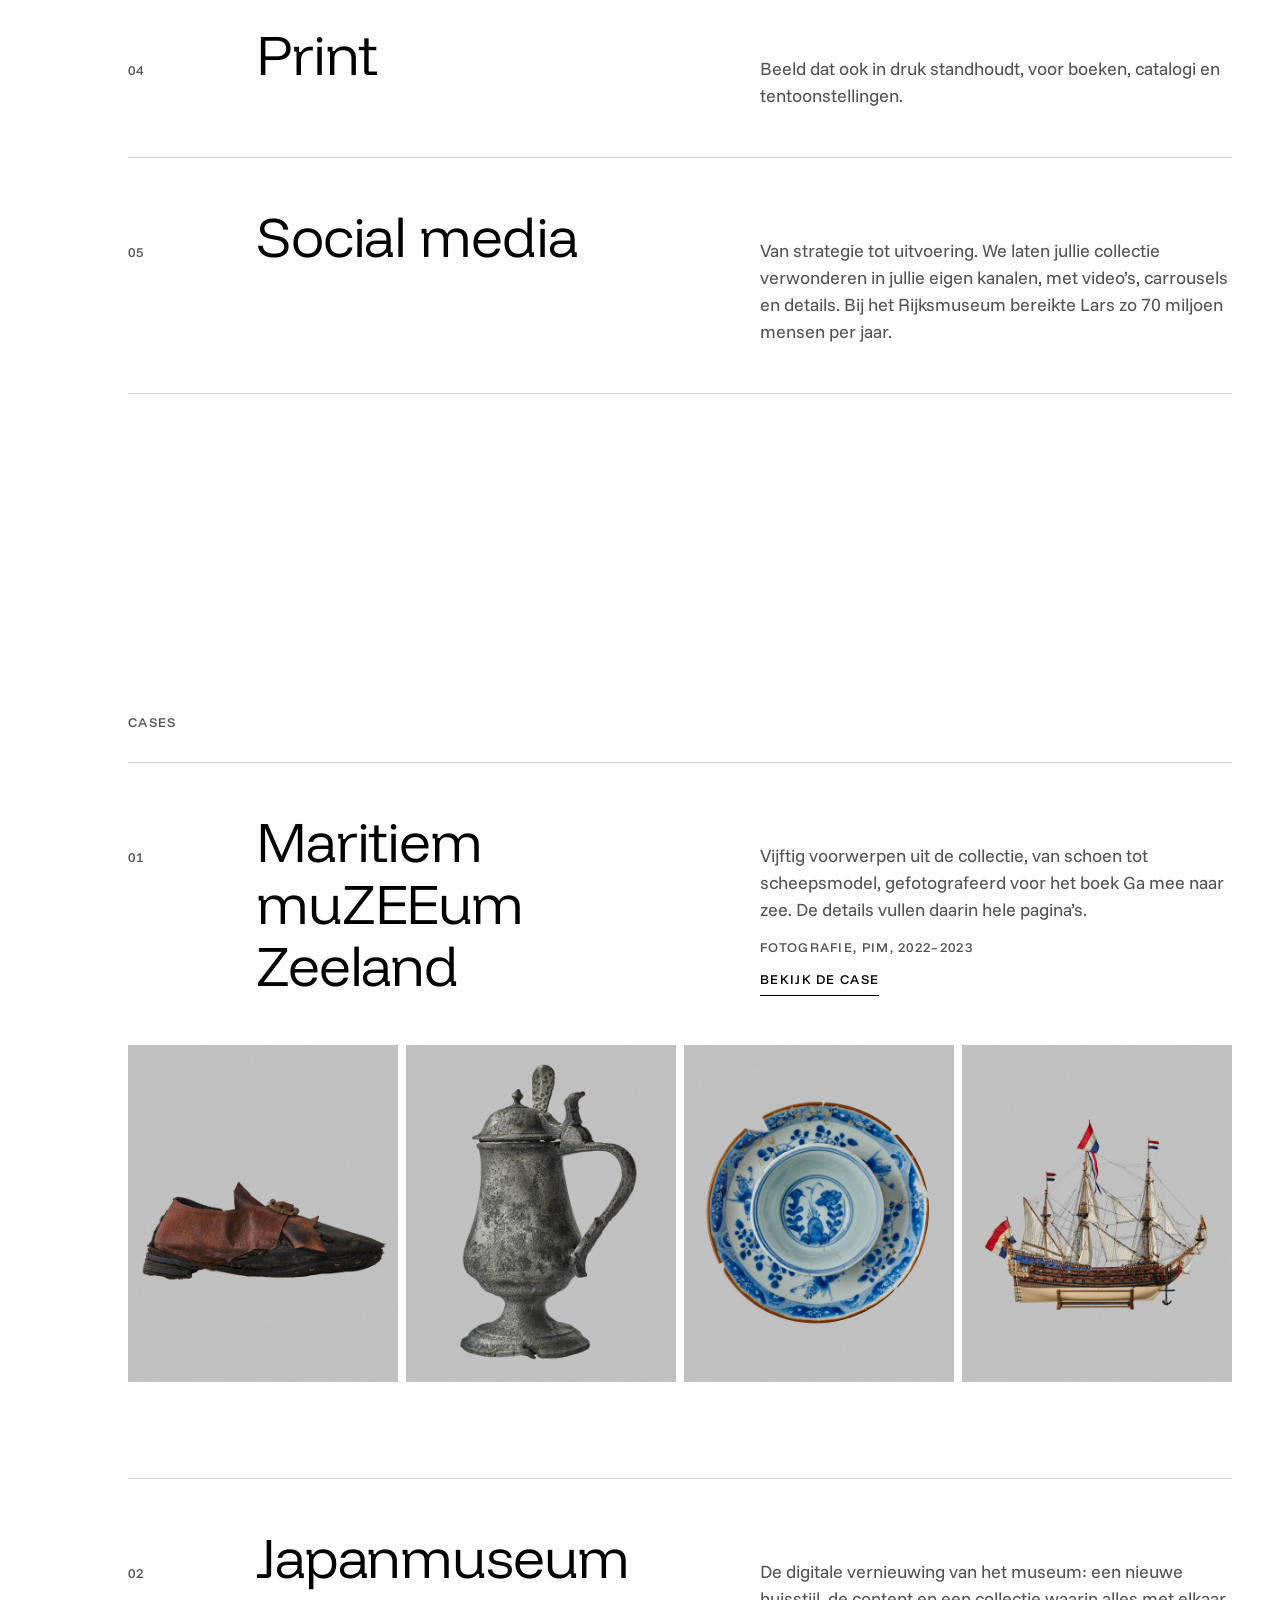
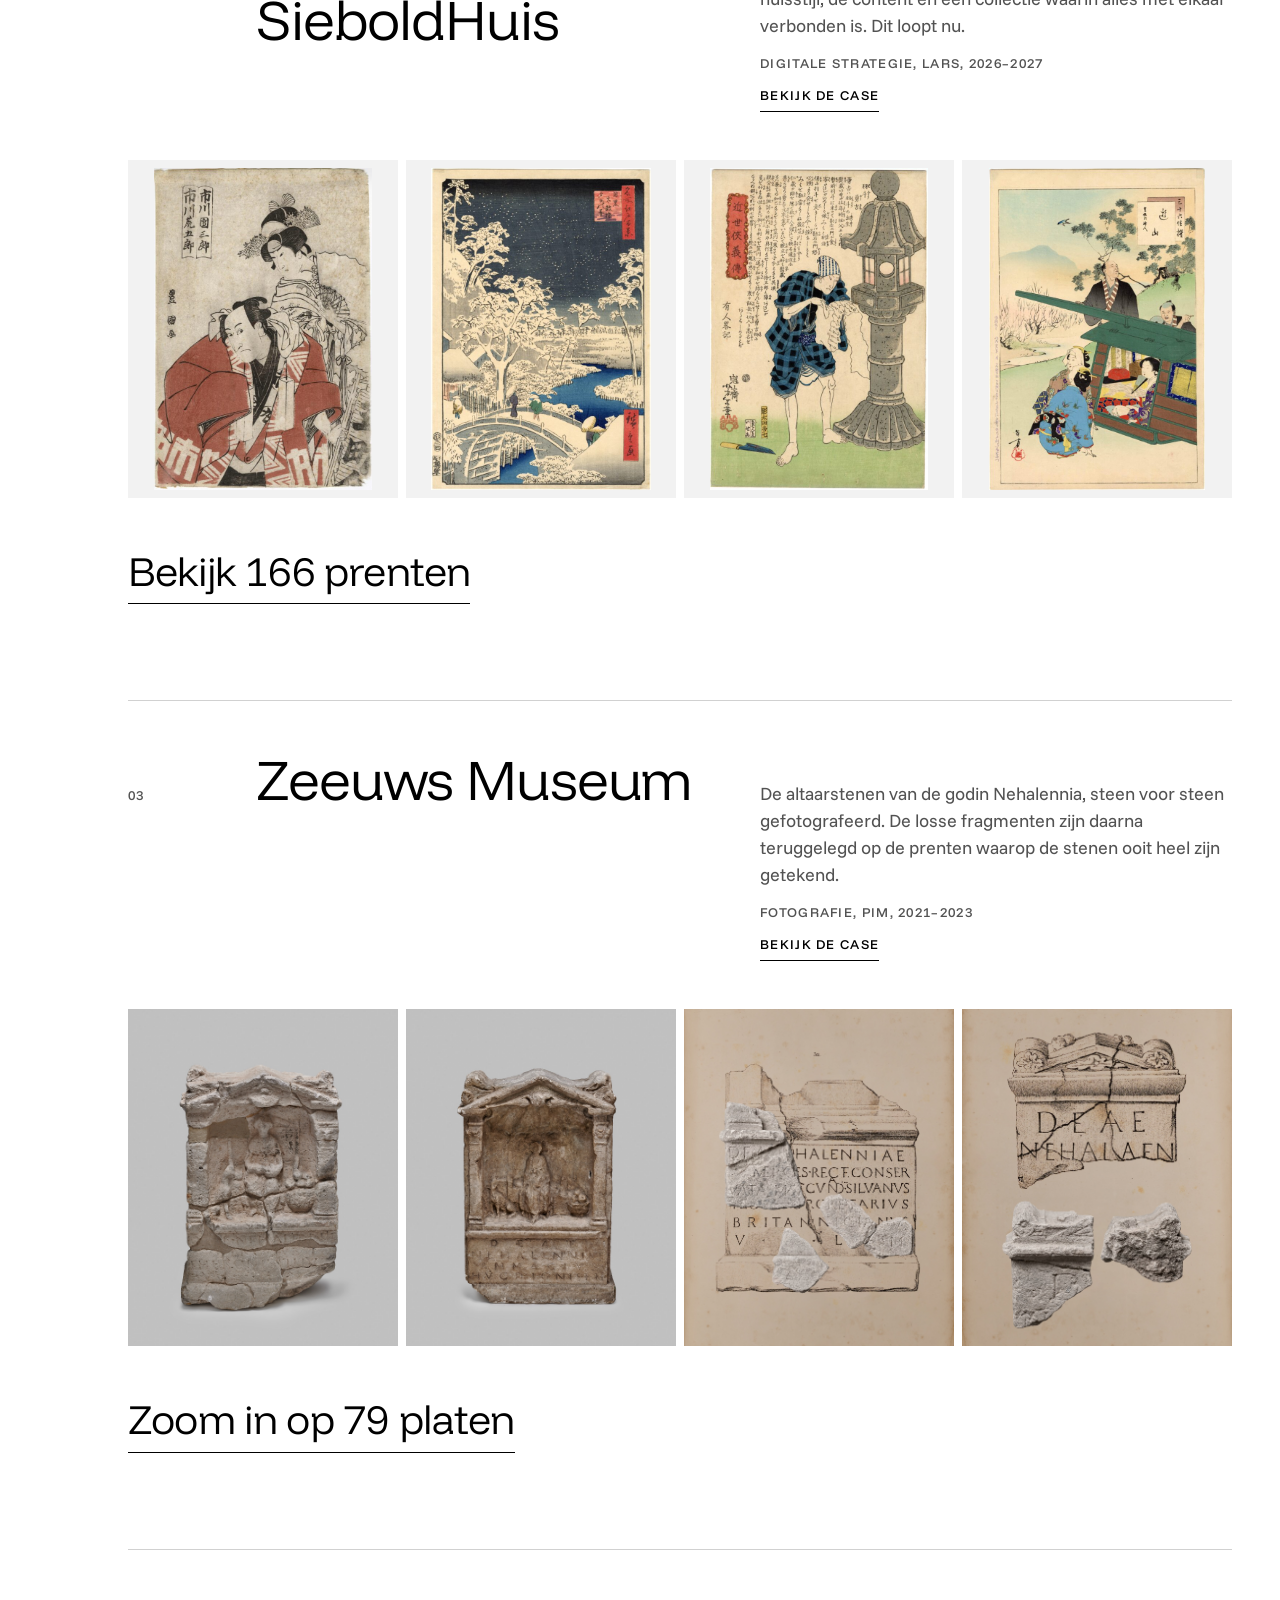
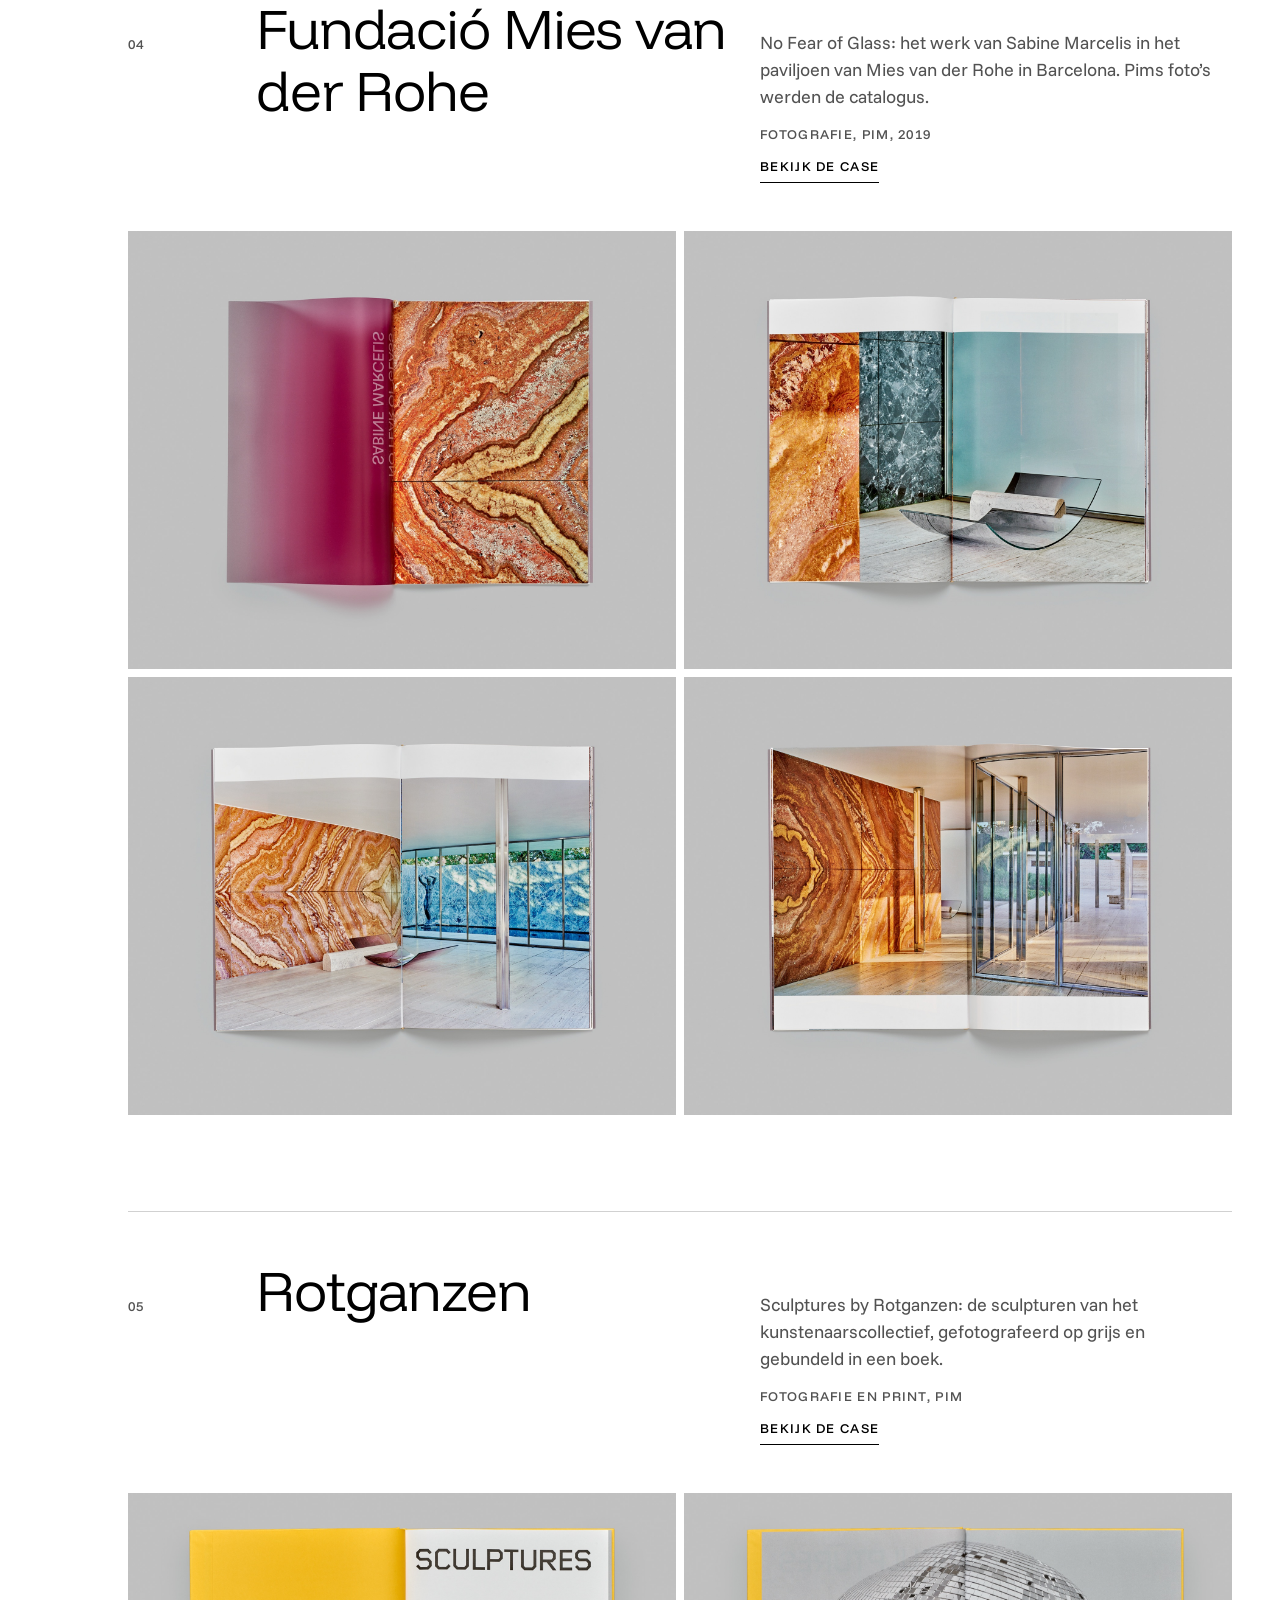
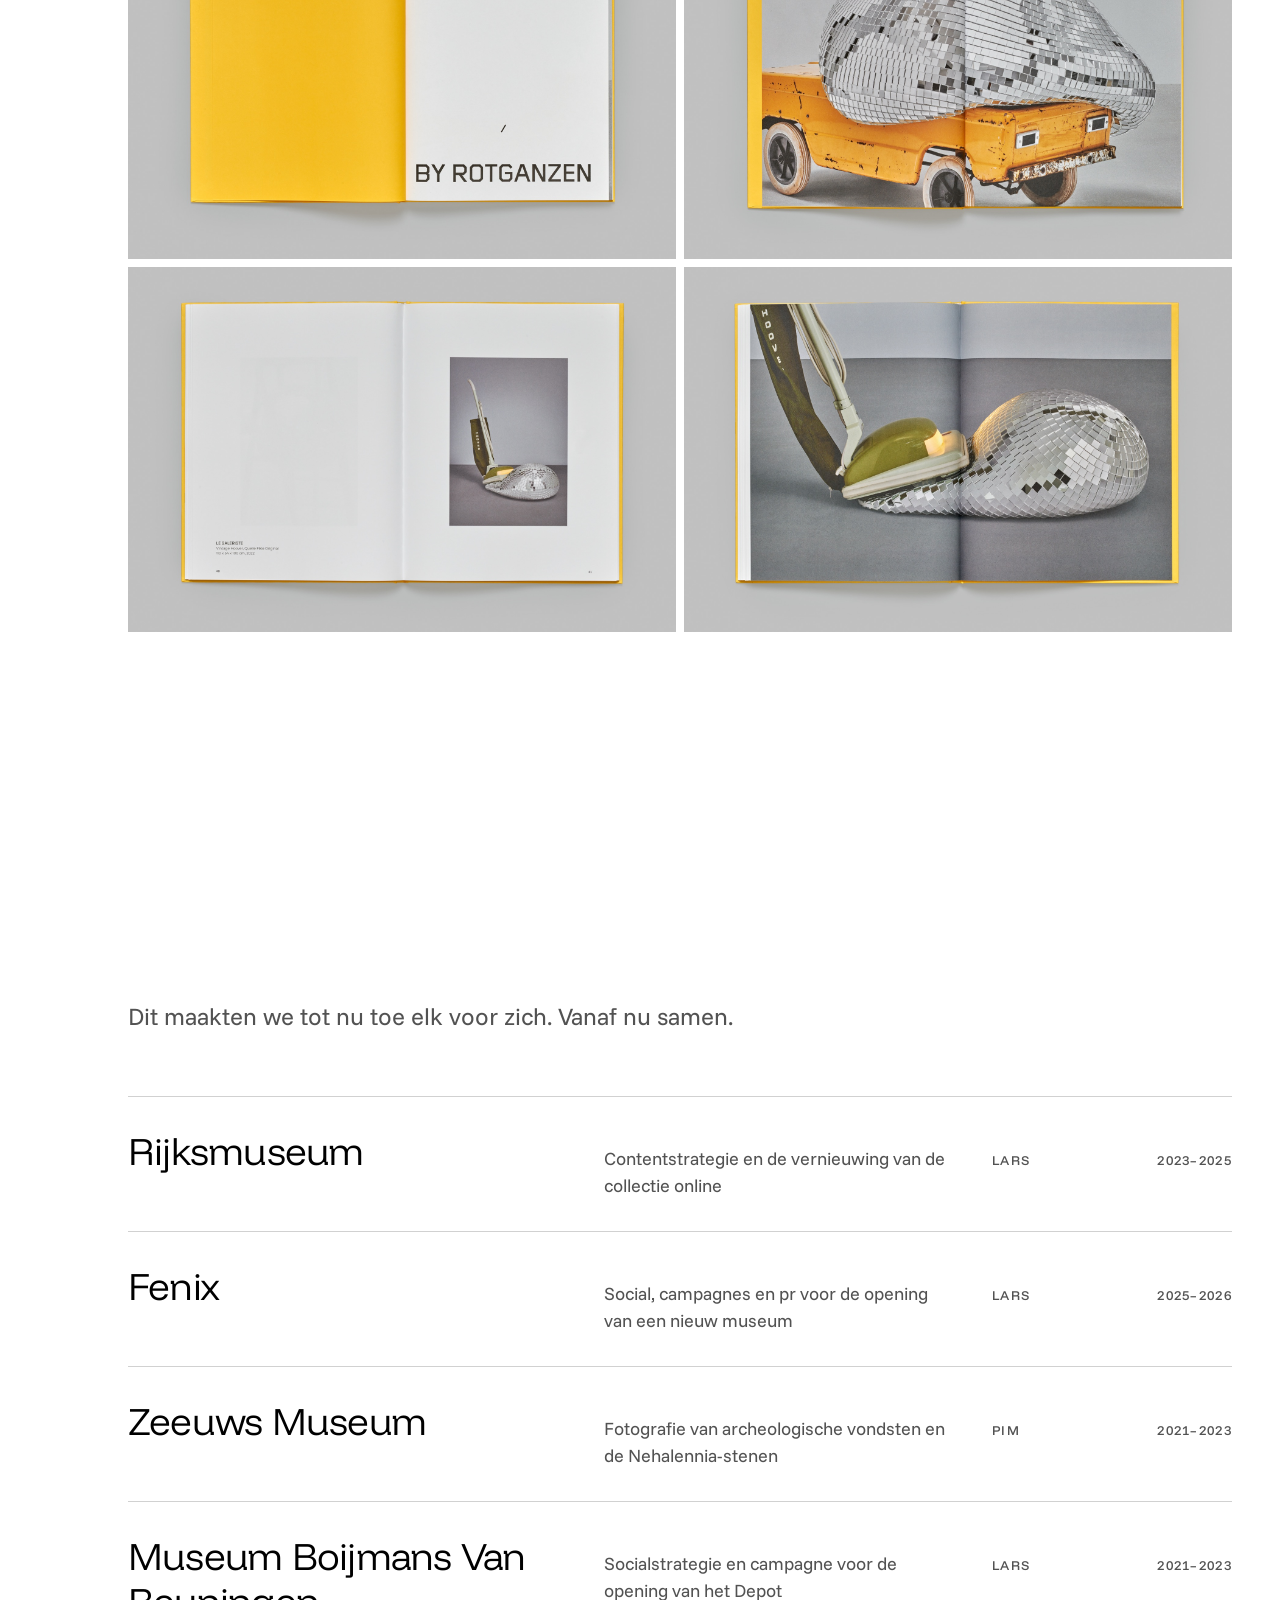
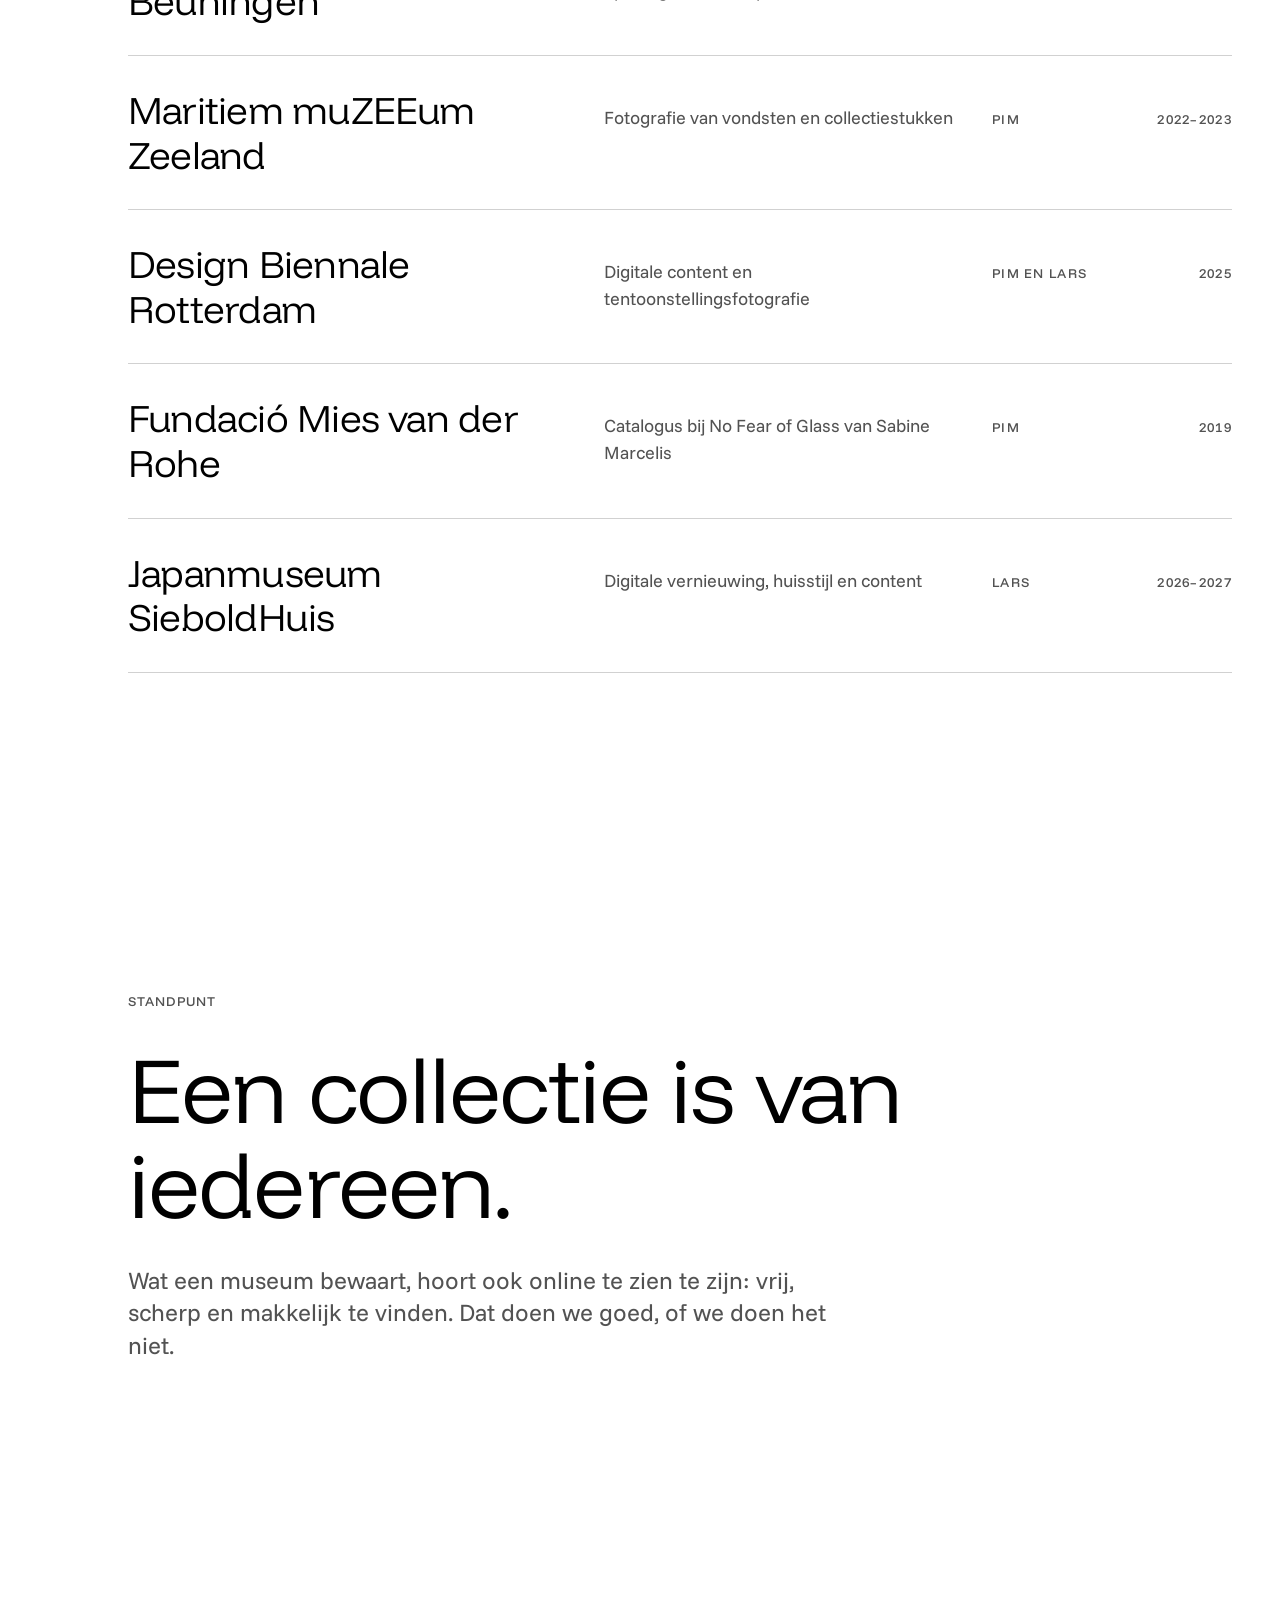
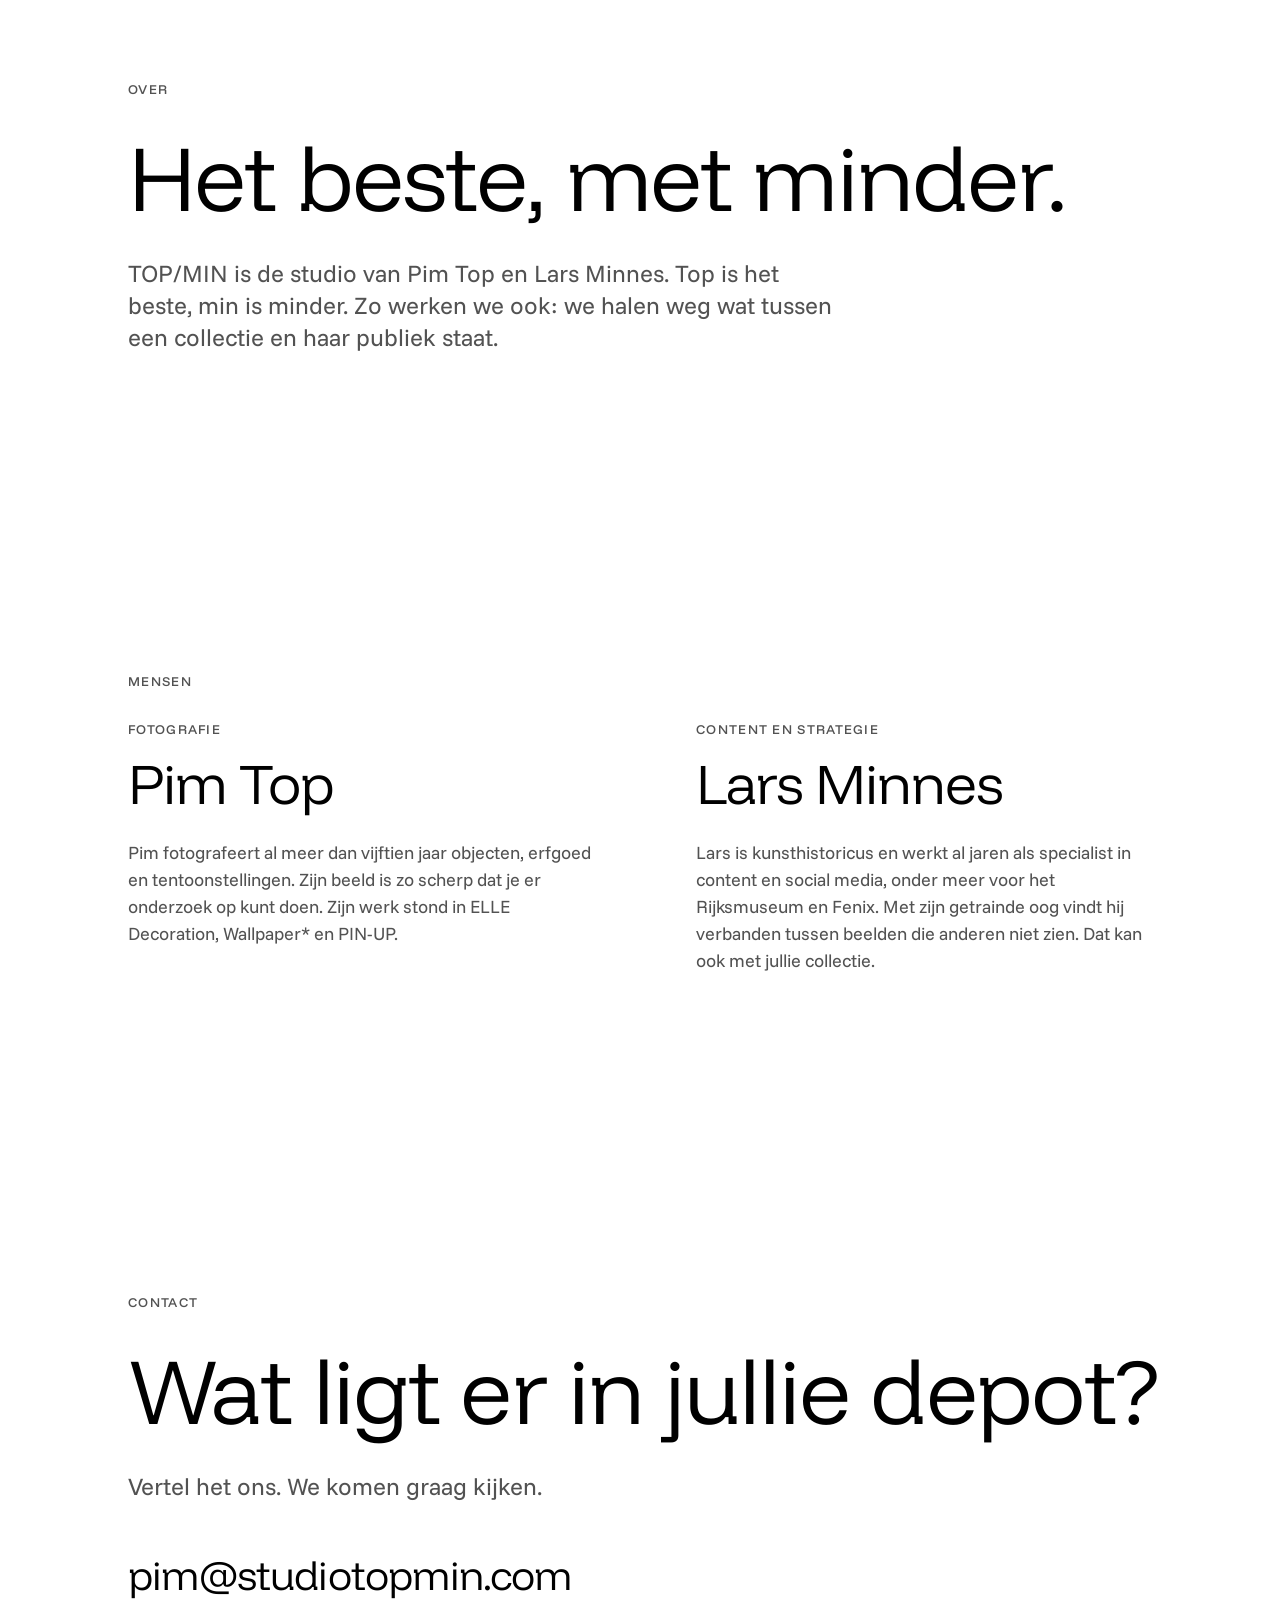
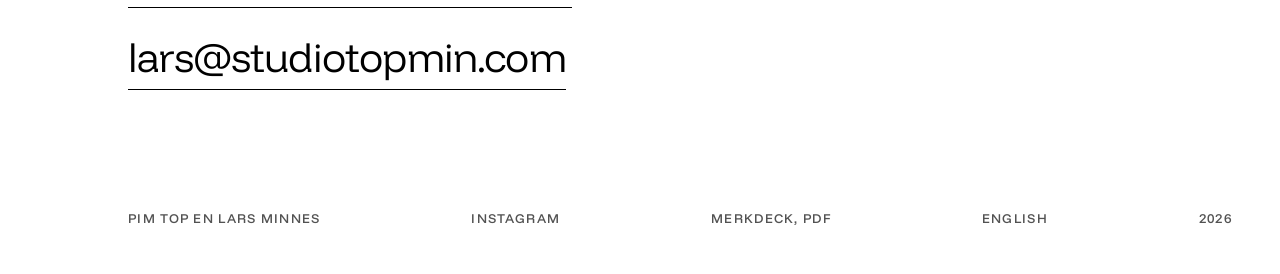
==== commit a13b0f82: "fix: contactadres van Pim naar pim@studiotopmin.com" ====
--- a/index.html
+++ b/index.html
@@ -264,7 +264,7 @@
     <h2 class="reveal">Wat ligt er in jullie depot?</h2>
     <p class="lead reveal">Vertel het ons. We komen graag kijken.</p>
     <div class="mails reveal">
-      <a class="mail" href="mailto:info@pimtop.com">info@pimtop.com</a>
+      <a class="mail" href="mailto:pim@studiotopmin.com">pim@studiotopmin.com</a>
       <a class="mail" href="mailto:lars@studiotopmin.com">lars@studiotopmin.com</a>
     </div>
   </section>
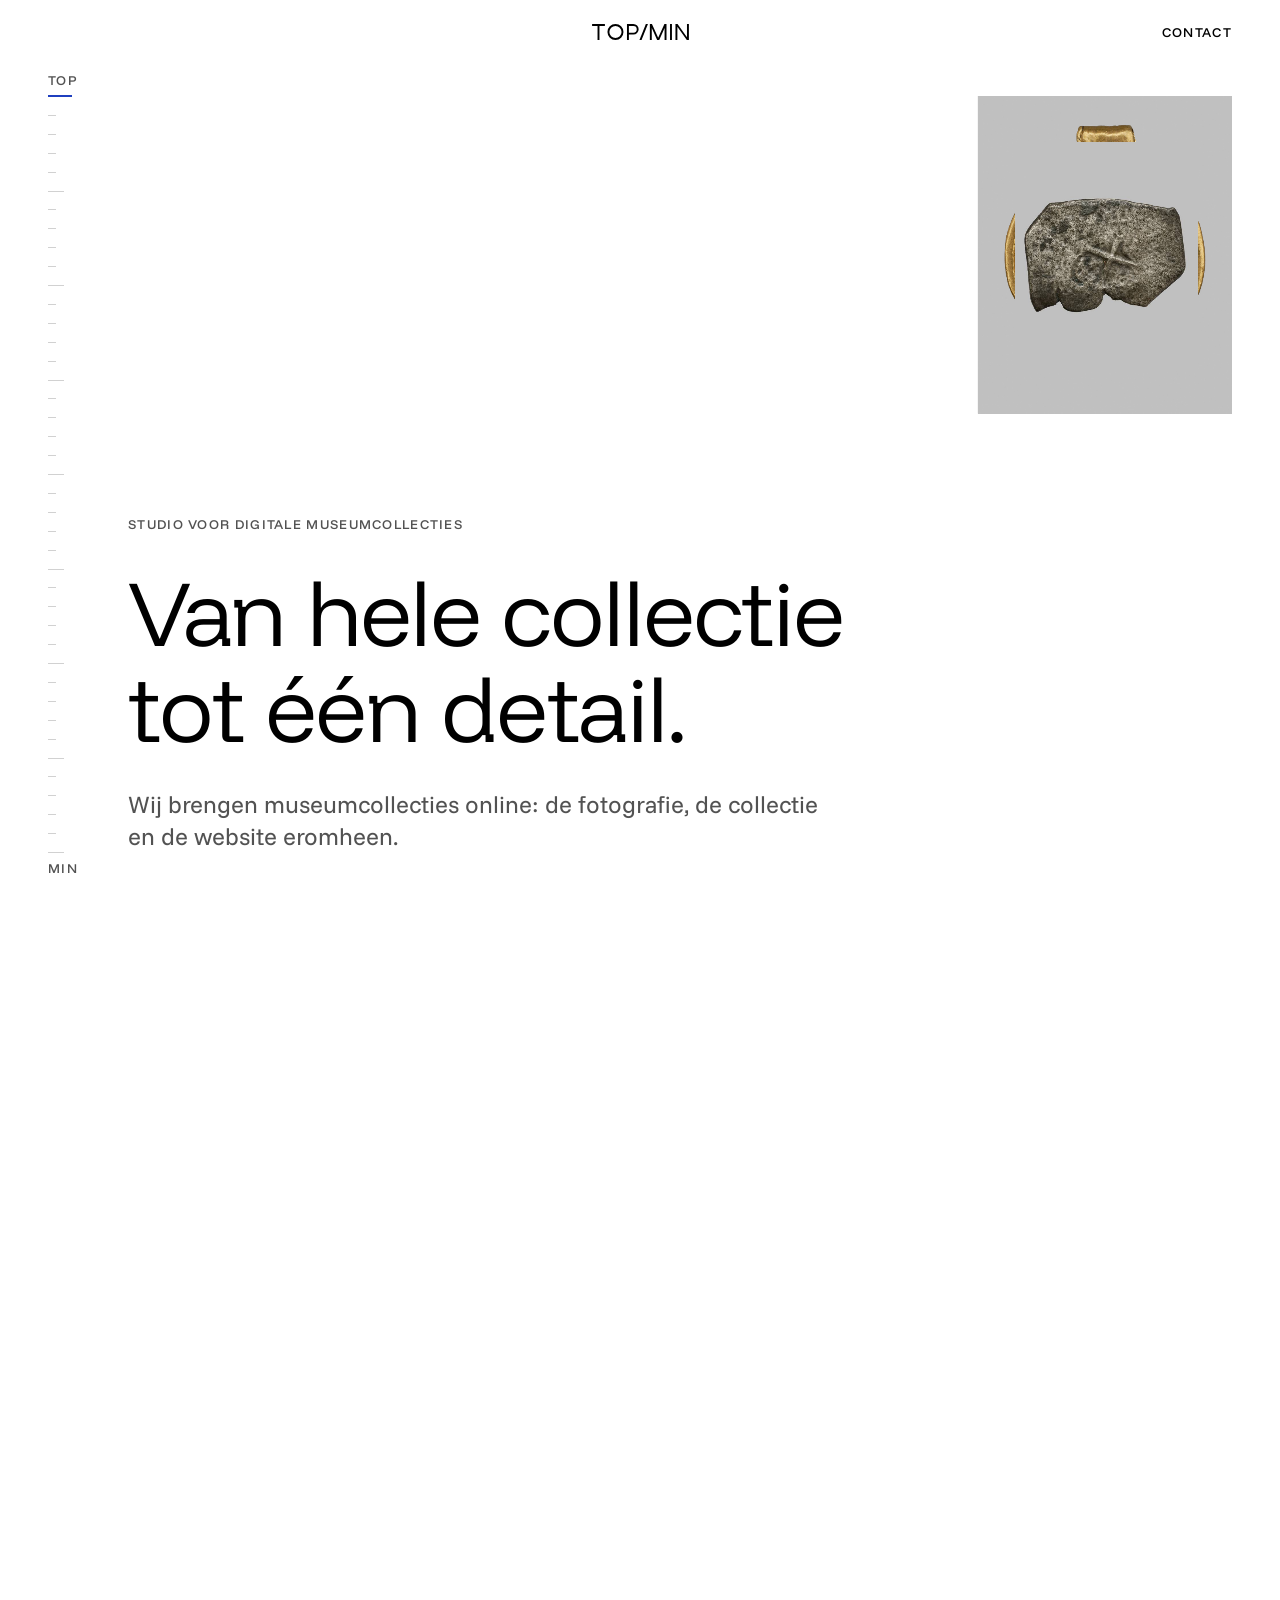
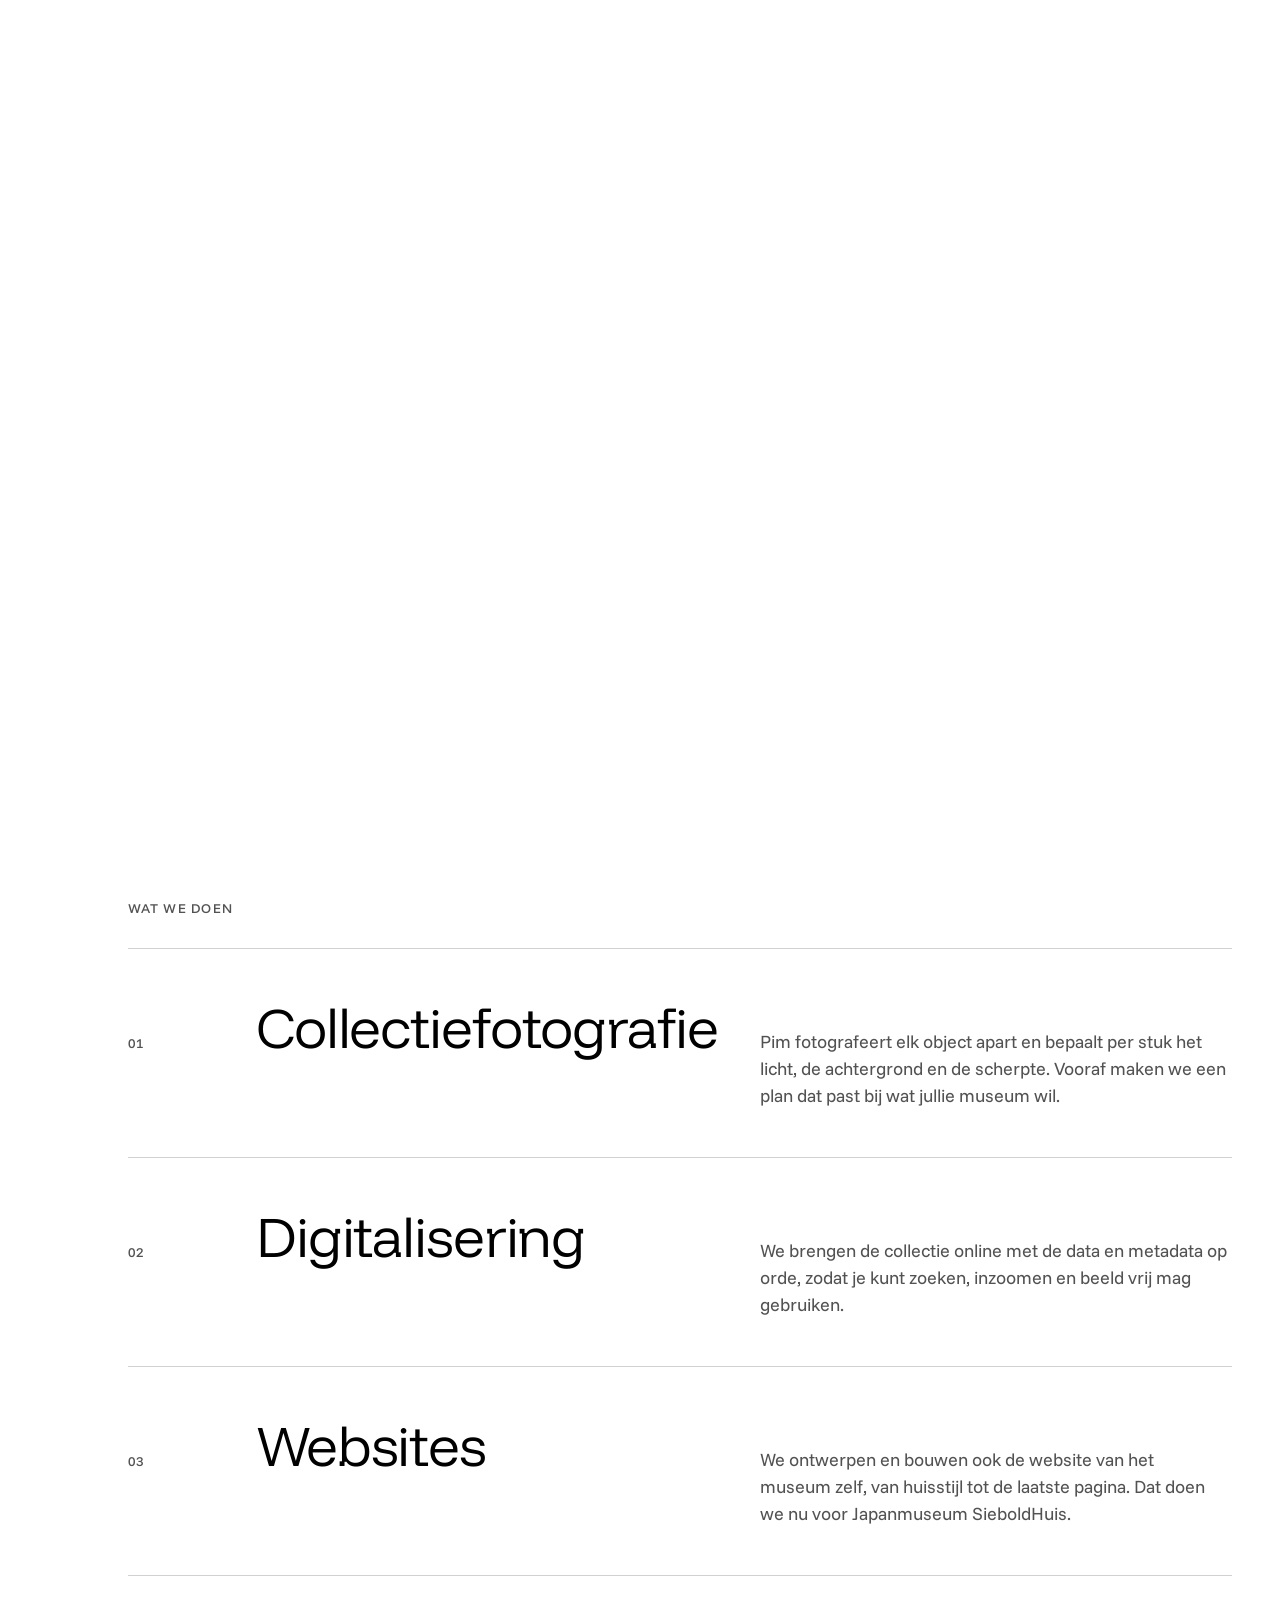
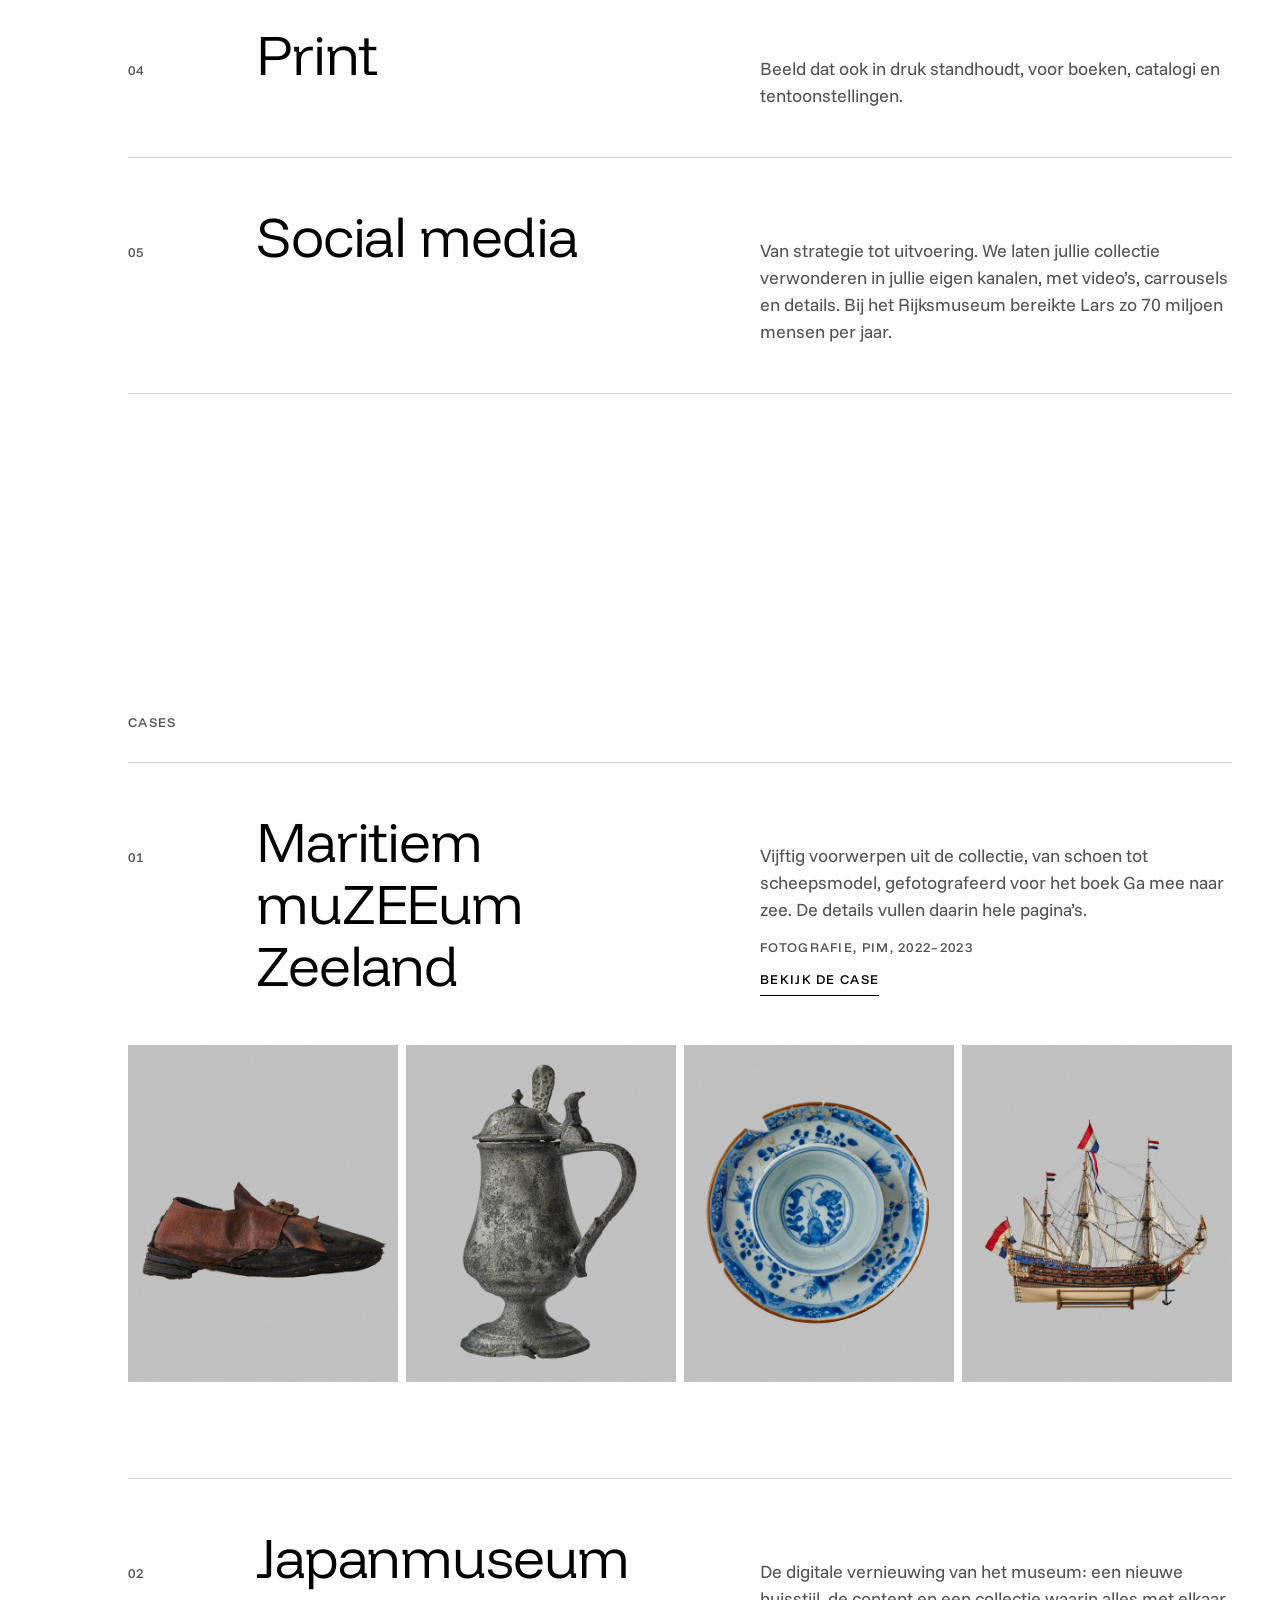
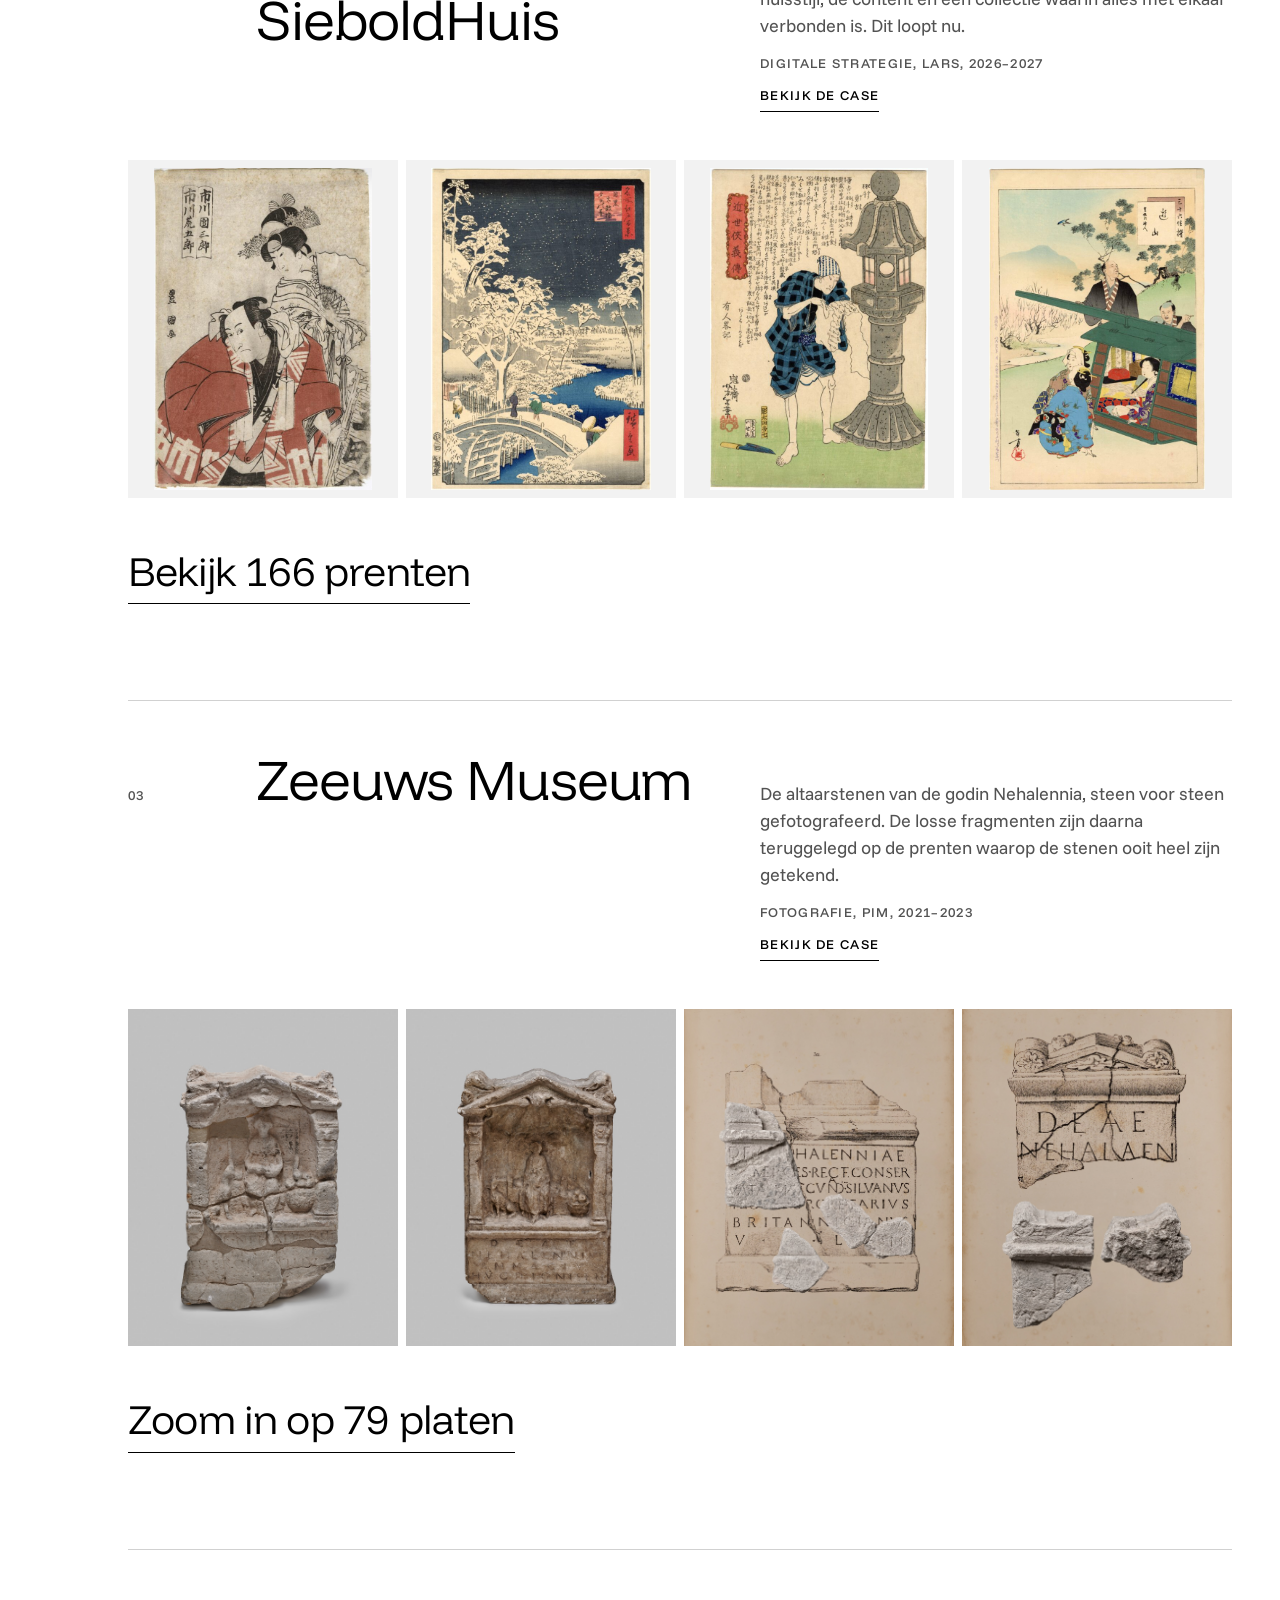
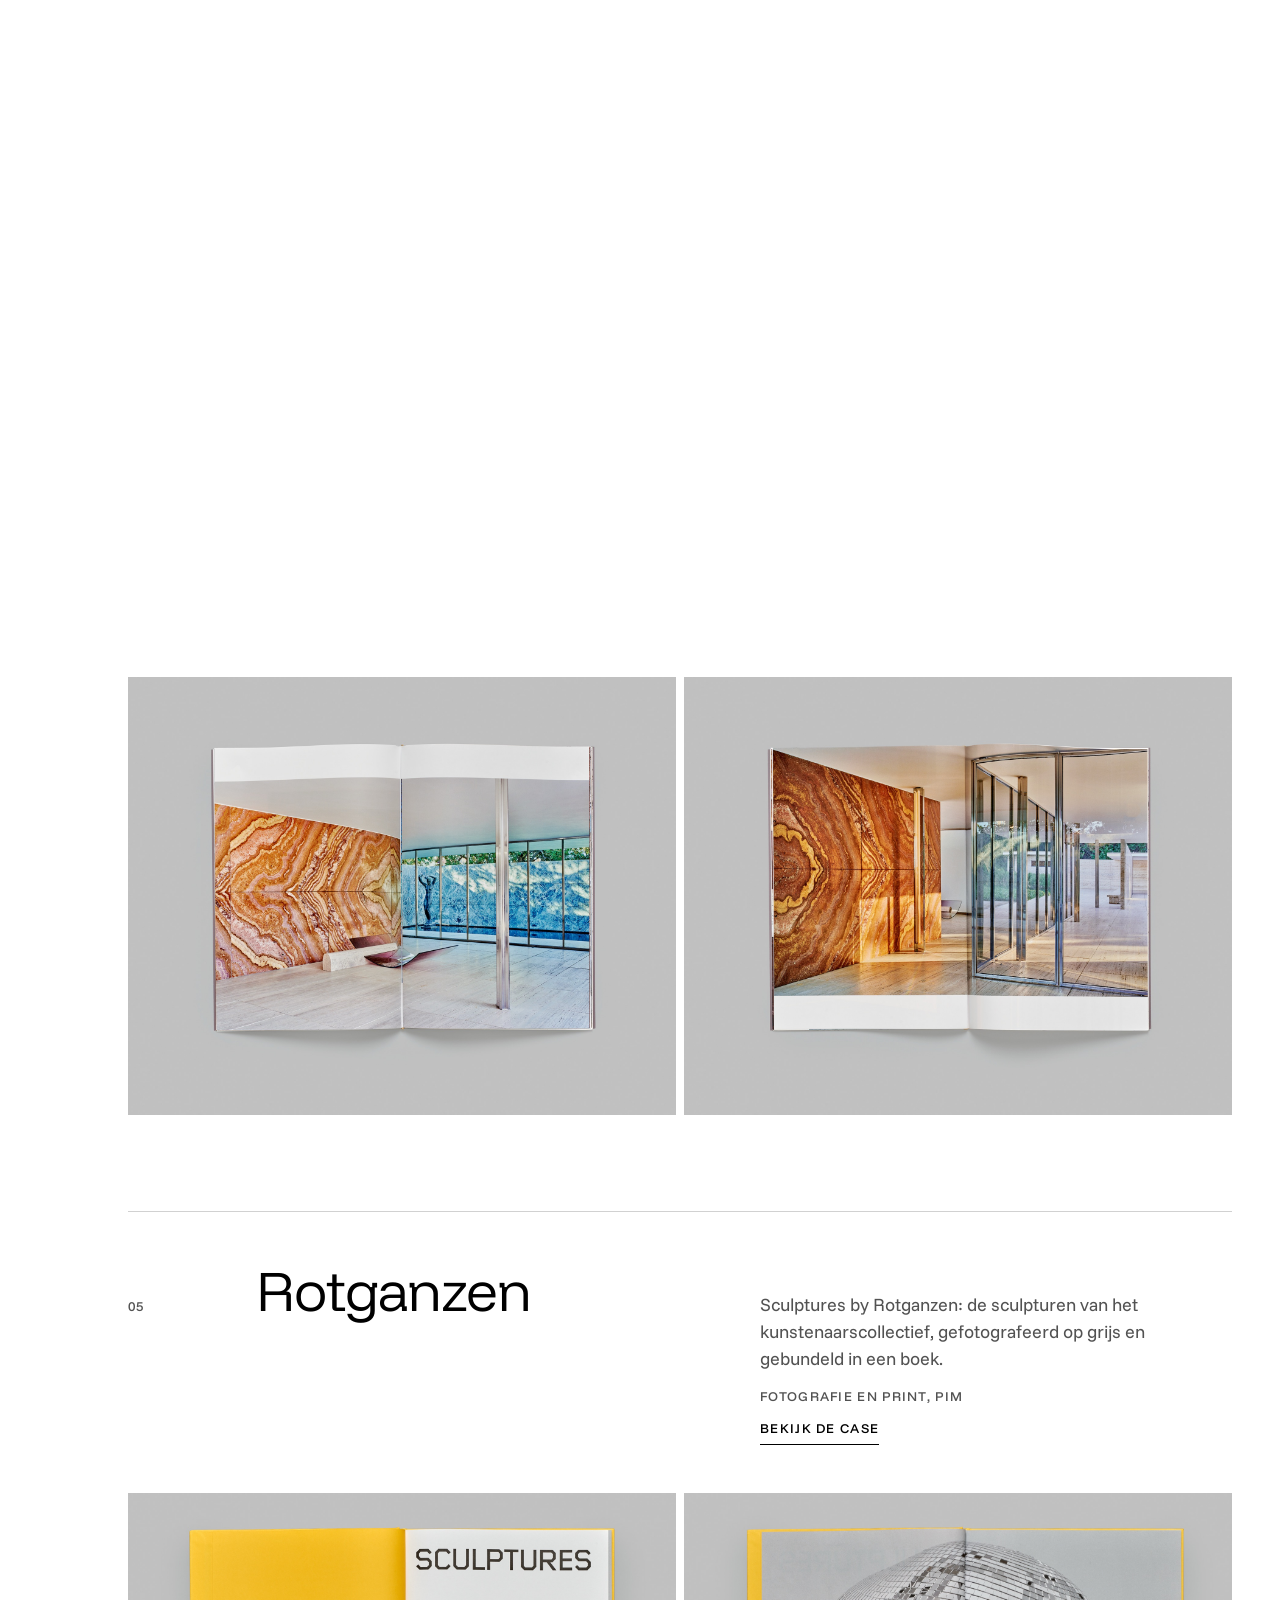
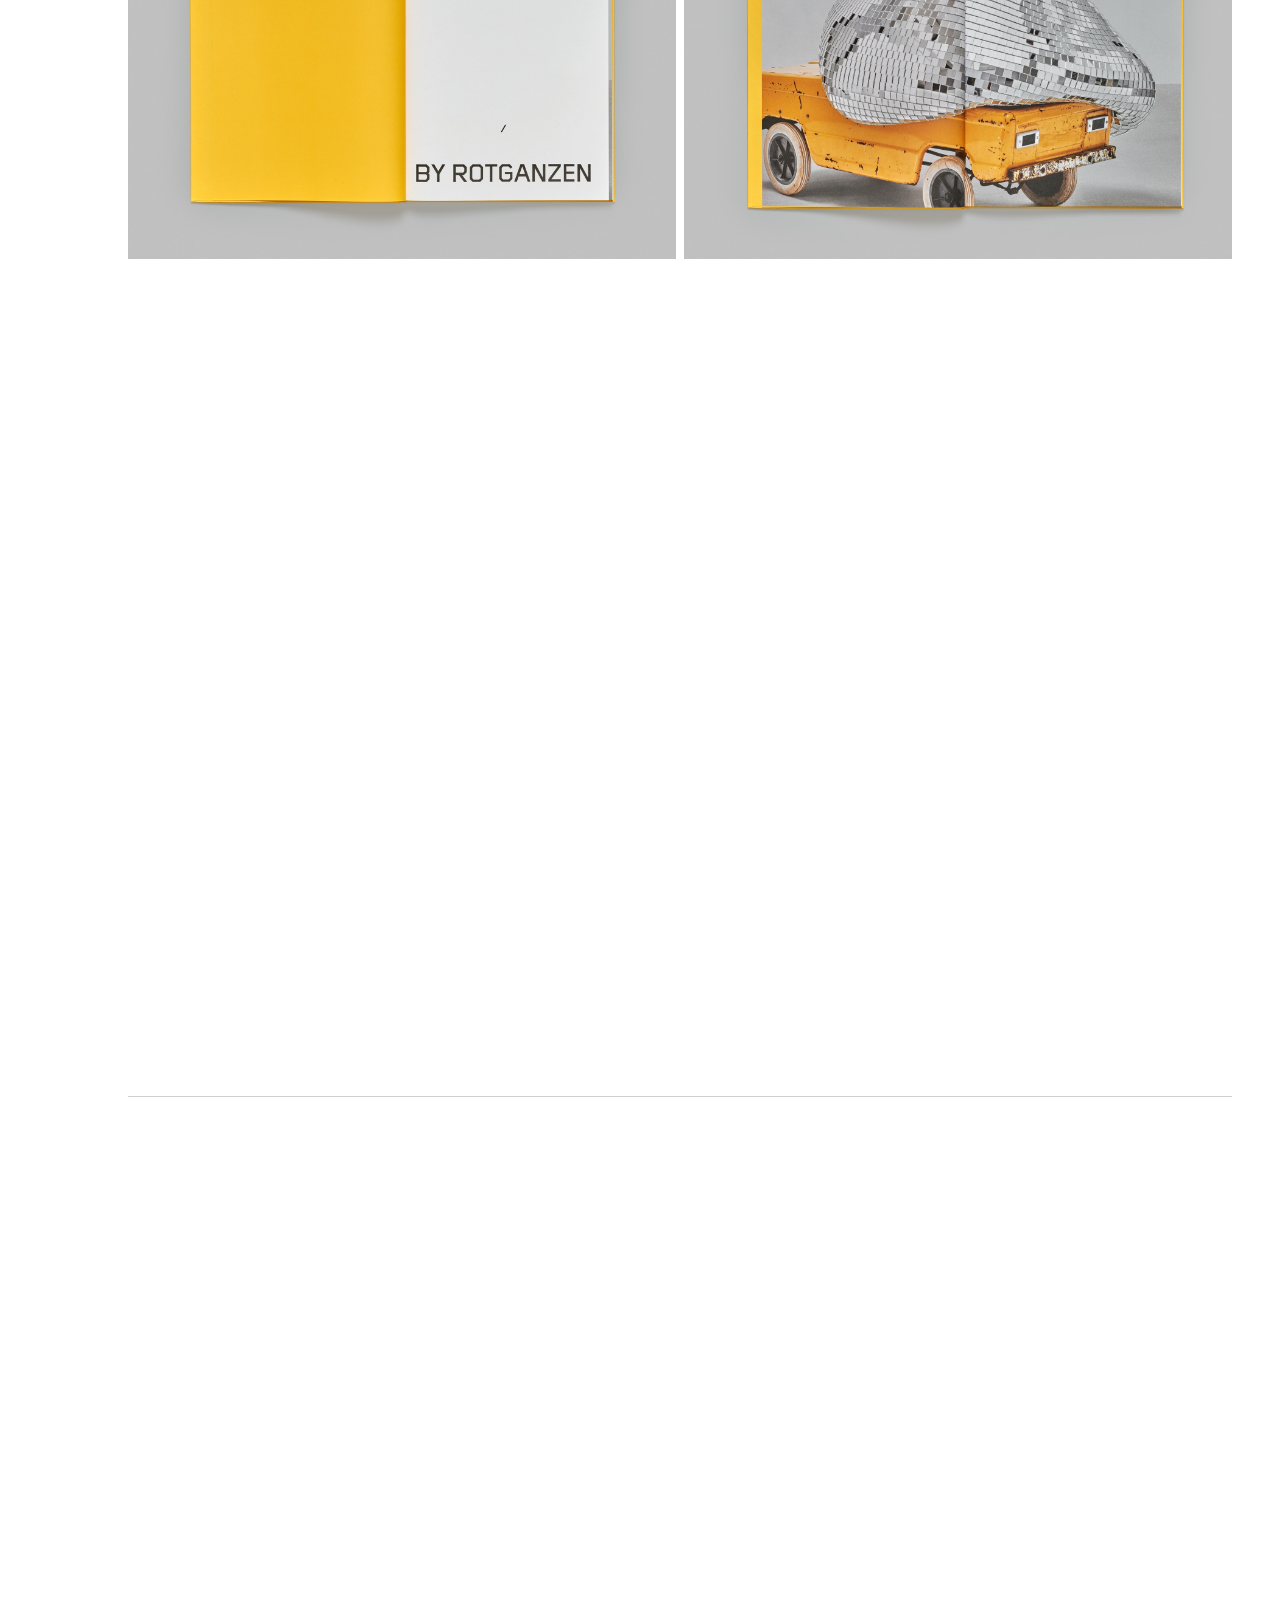
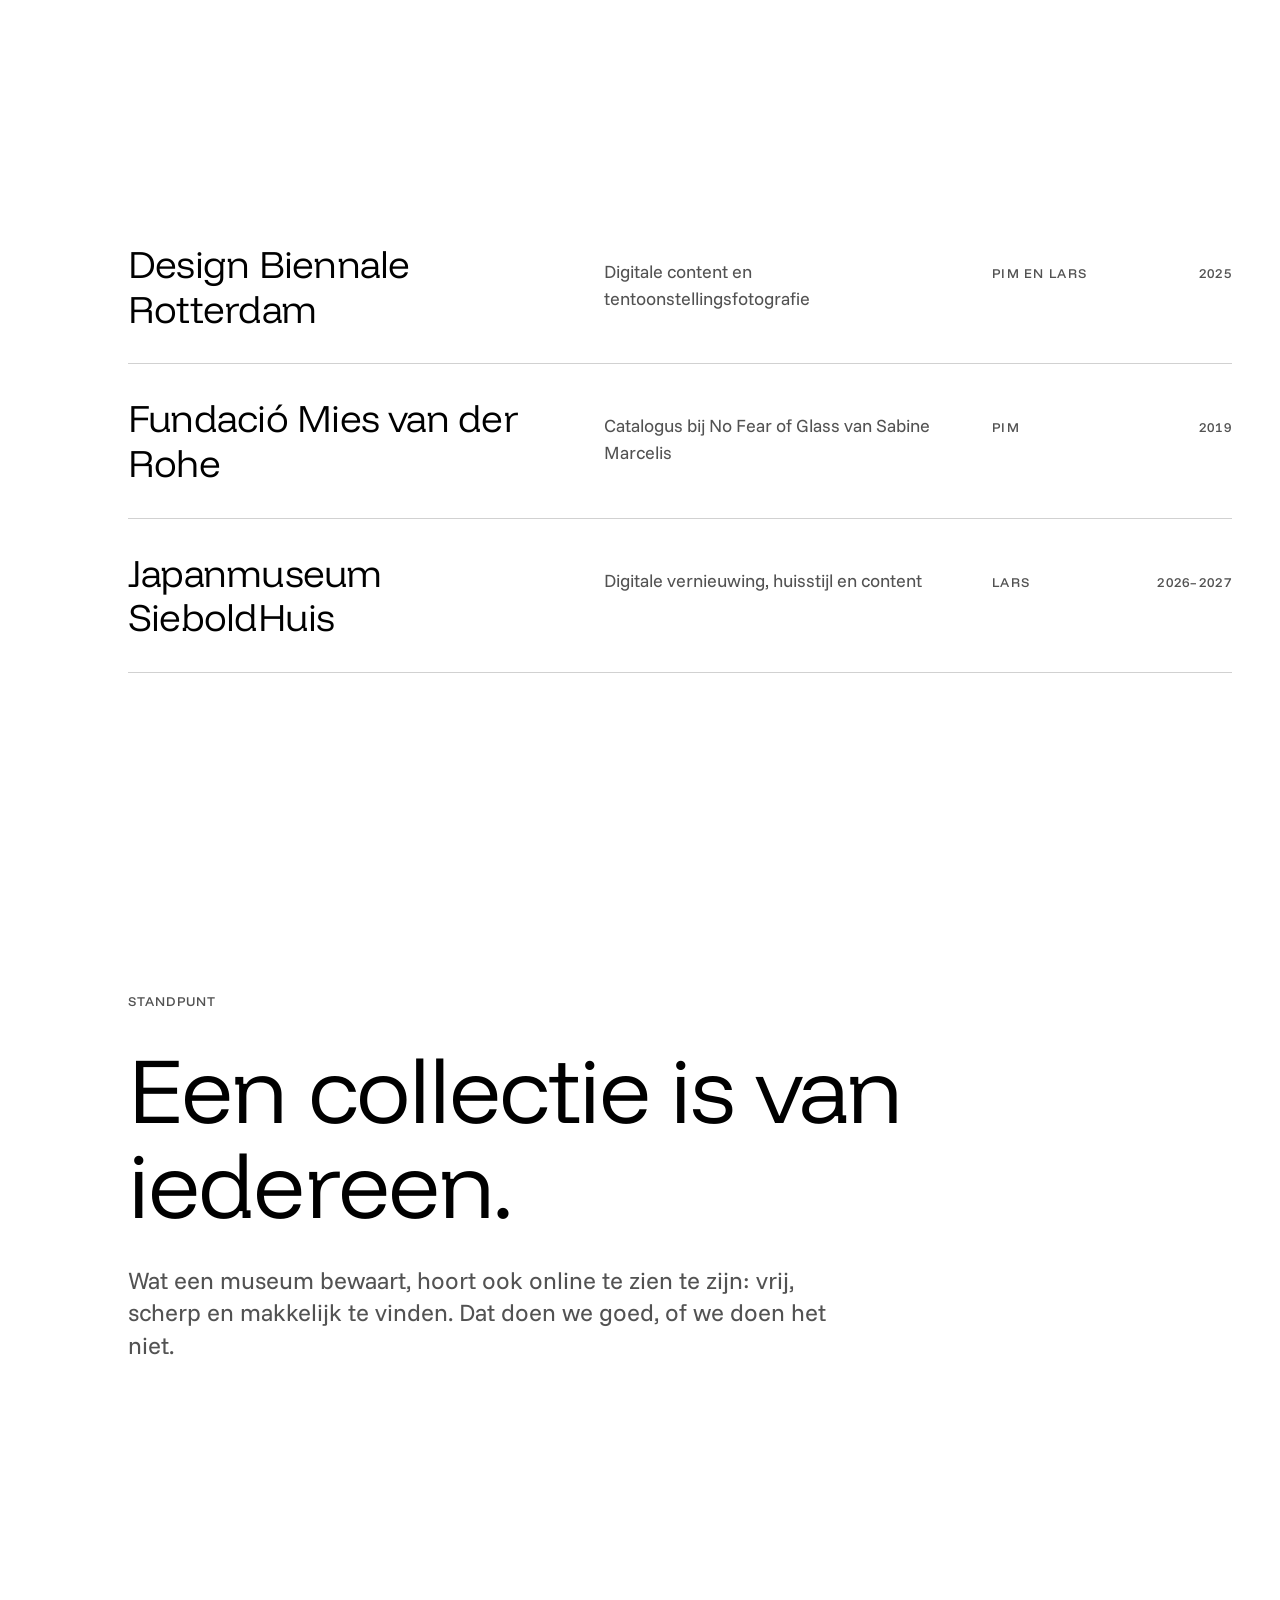
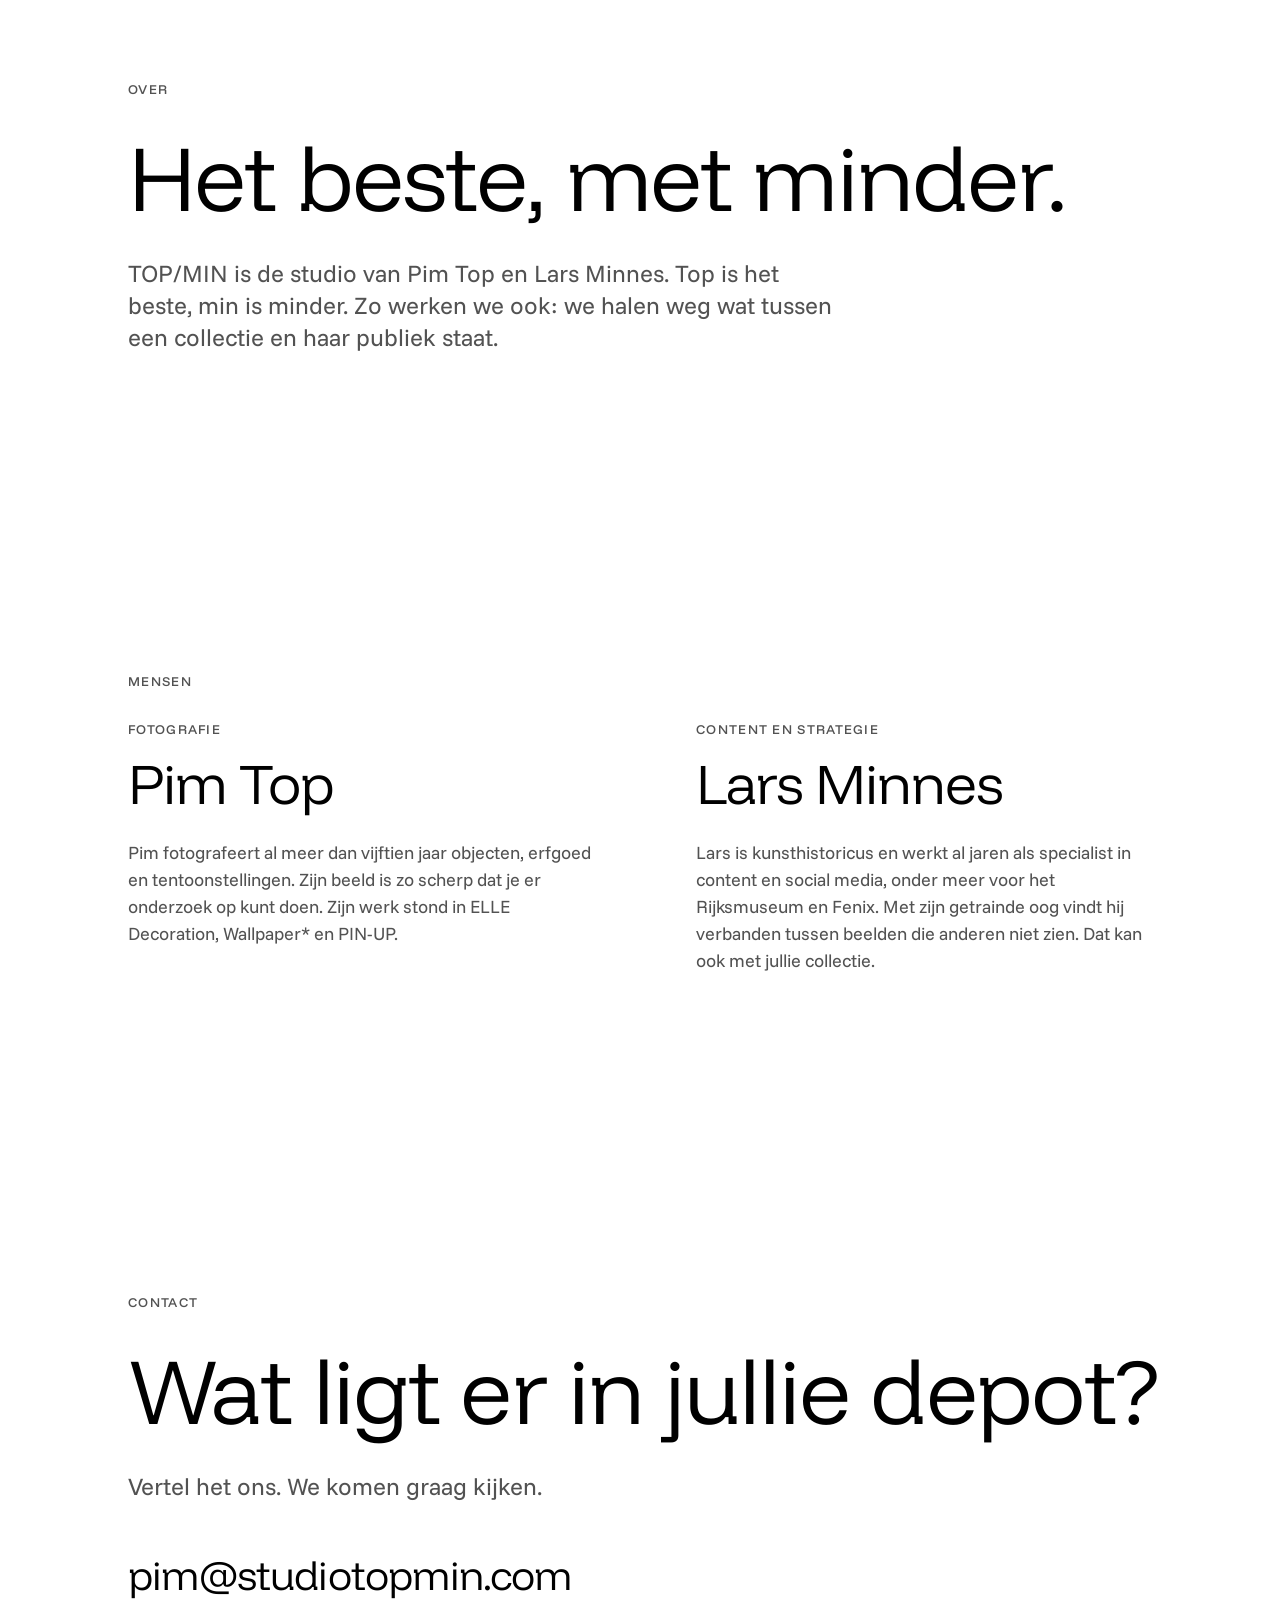
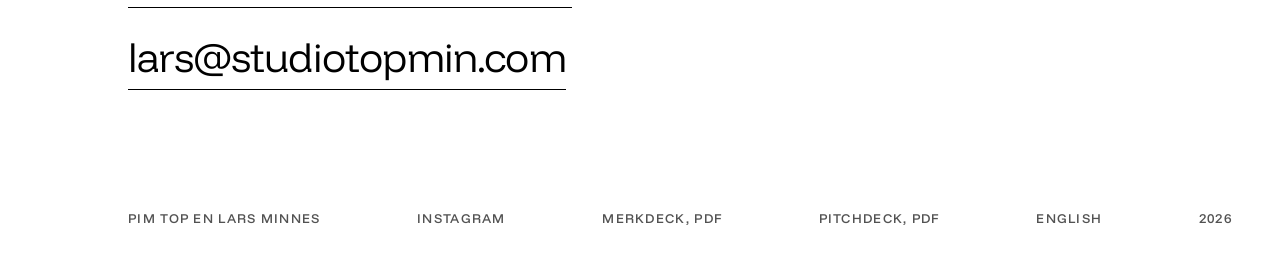
==== commit 02ca77b0: "feat: link naar het pitchdeck in de voettekst" ====
--- a/index.html
+++ b/index.html
@@ -275,6 +275,7 @@
   <span>Pim Top en Lars Minnes</span>
   <a class="foot-link" href="https://www.instagram.com/studiotopmin/" rel="noopener">Instagram</a>
   <a class="foot-link" href="topmin-merk.pdf" download>Merkdeck, pdf</a>
+  <a class="foot-link" href="topmin-acquisitie.pdf" download>Pitchdeck, pdf</a>
   <a class="foot-link" href="en.html" lang="en" hreflang="en">English</a>
   <span>2026</span>
 </footer>
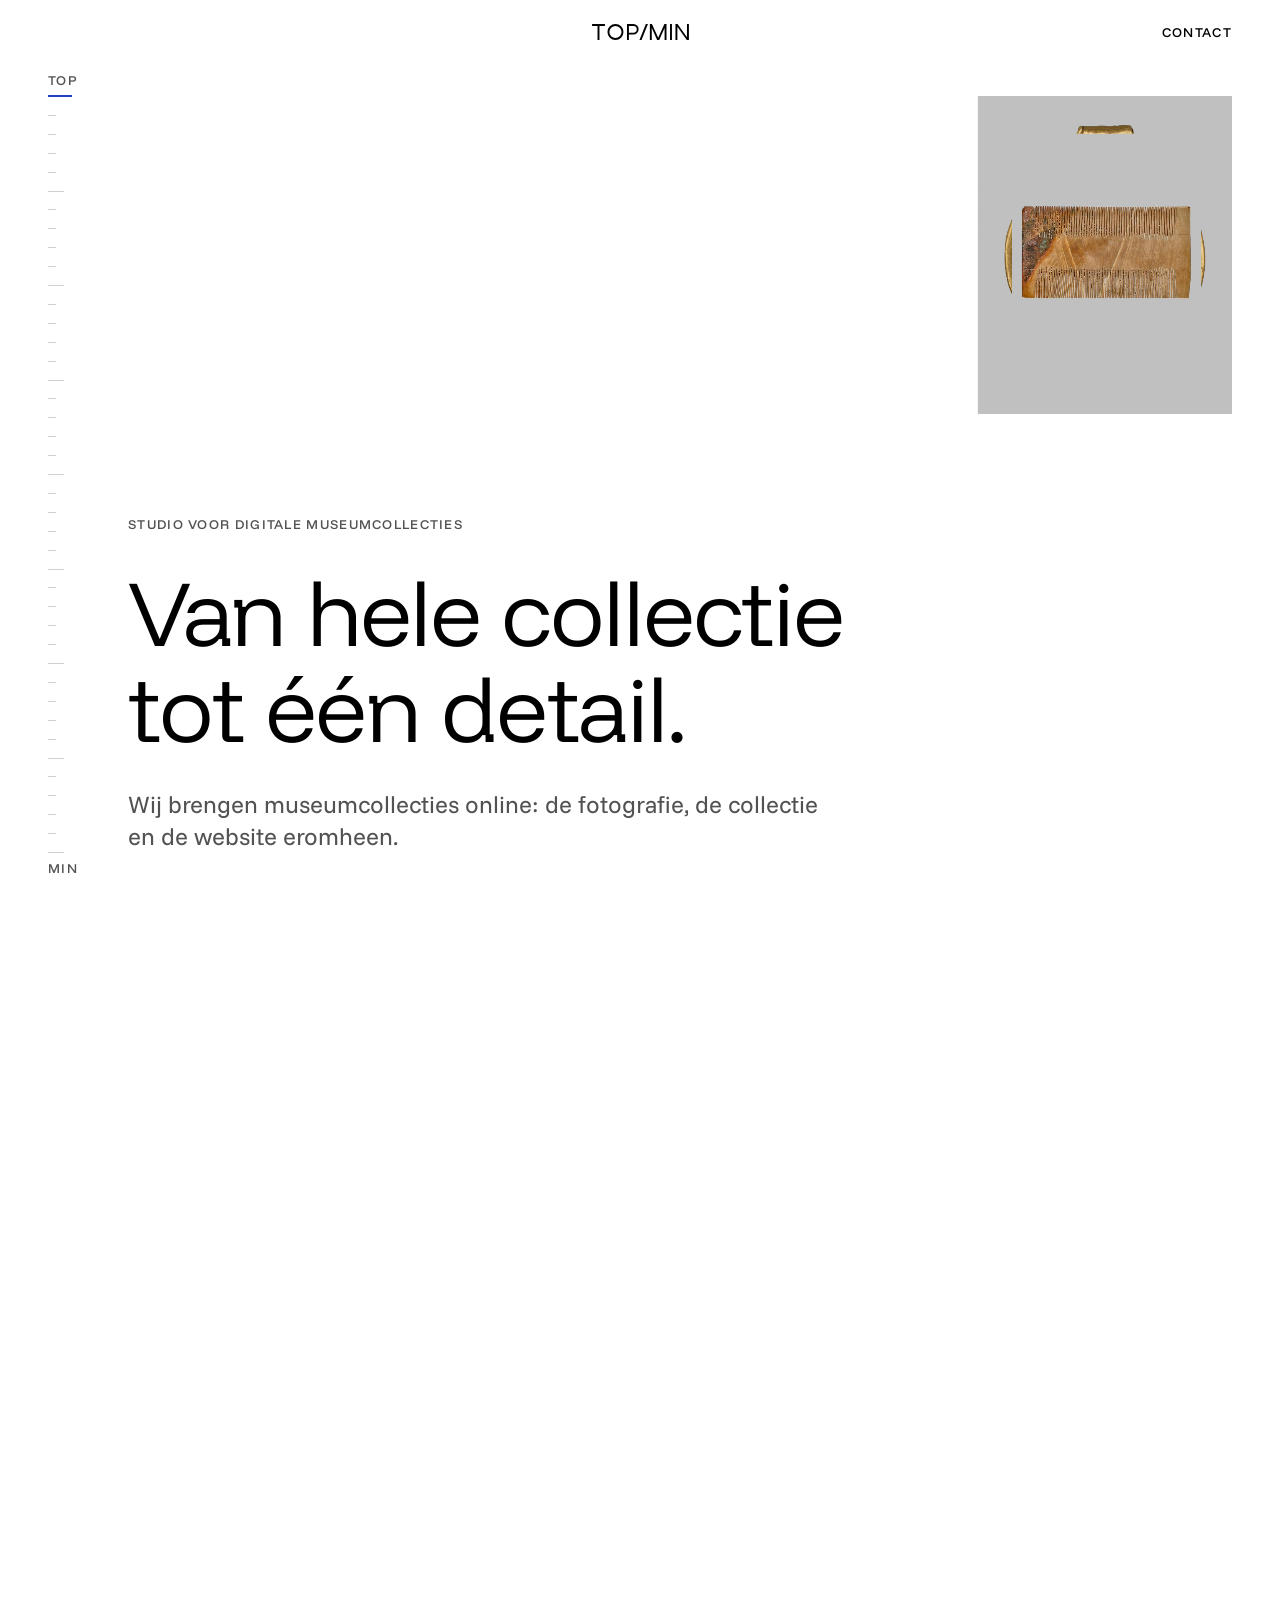
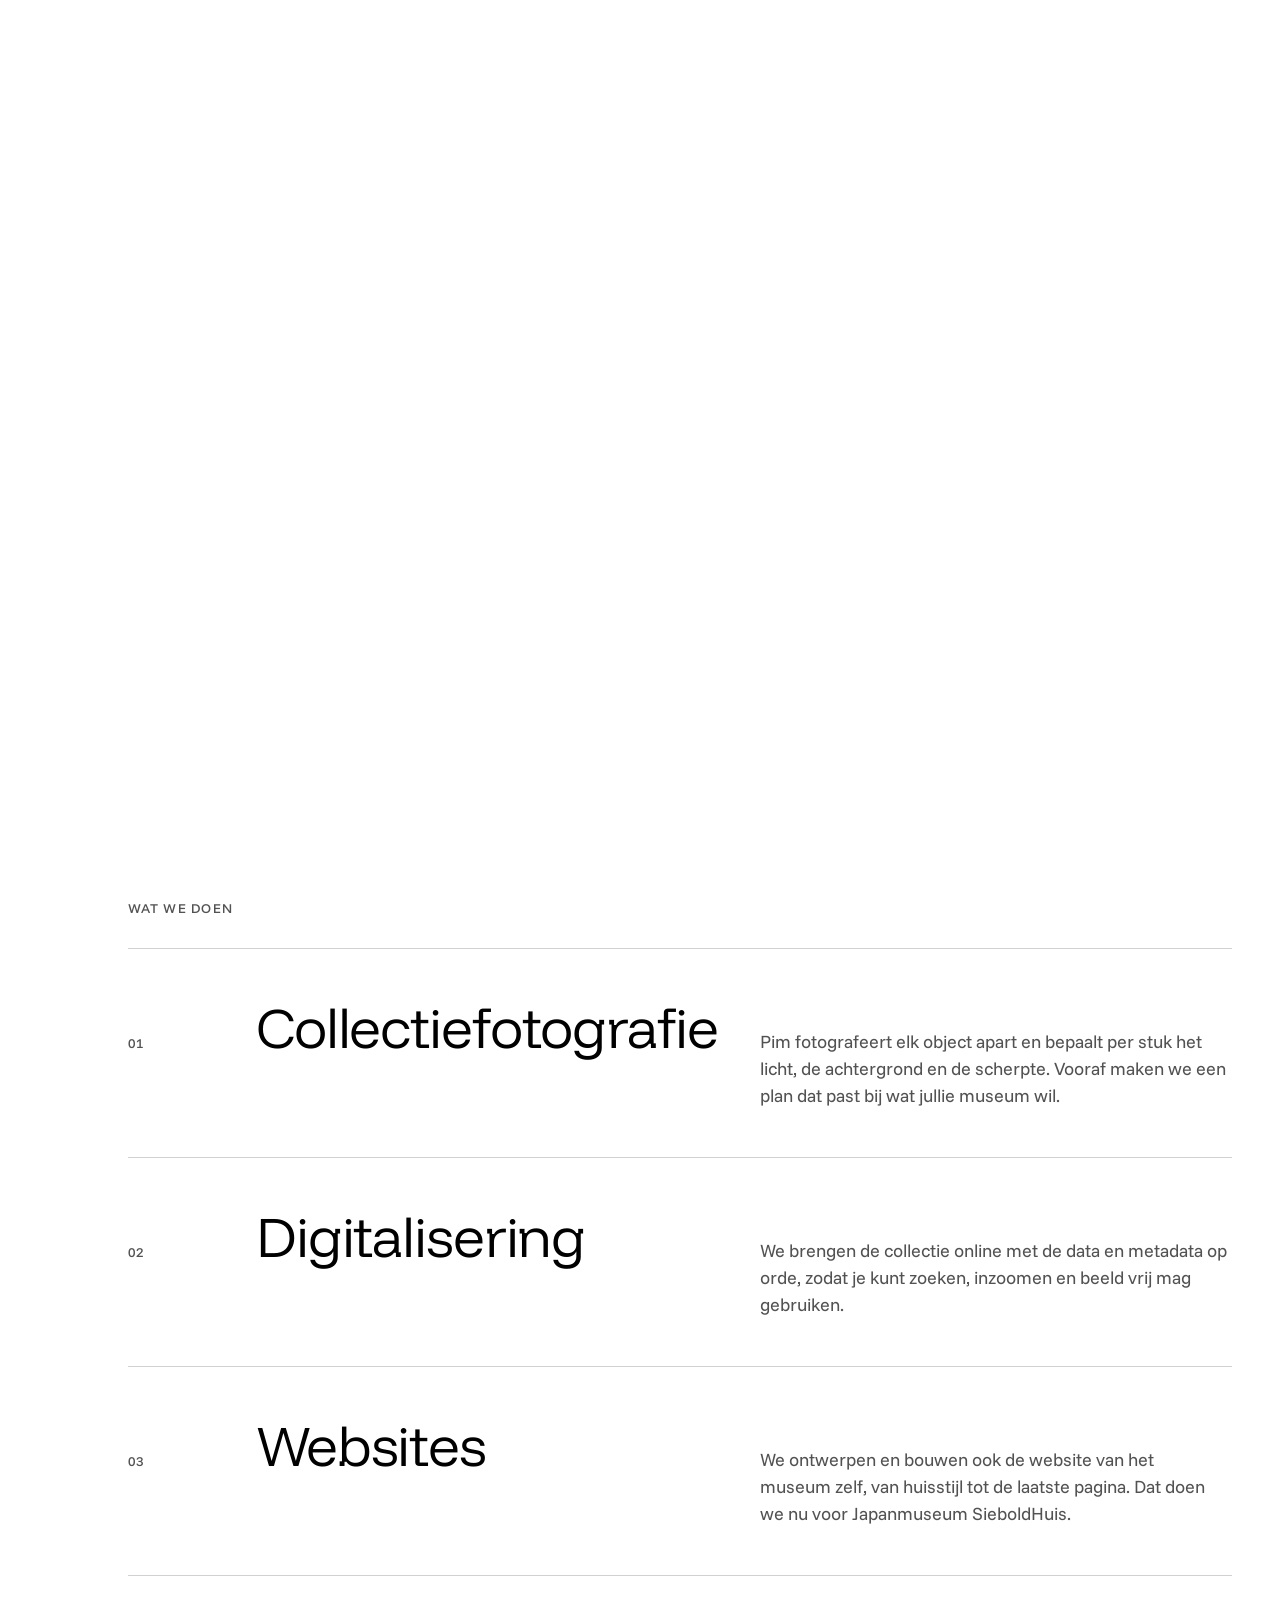
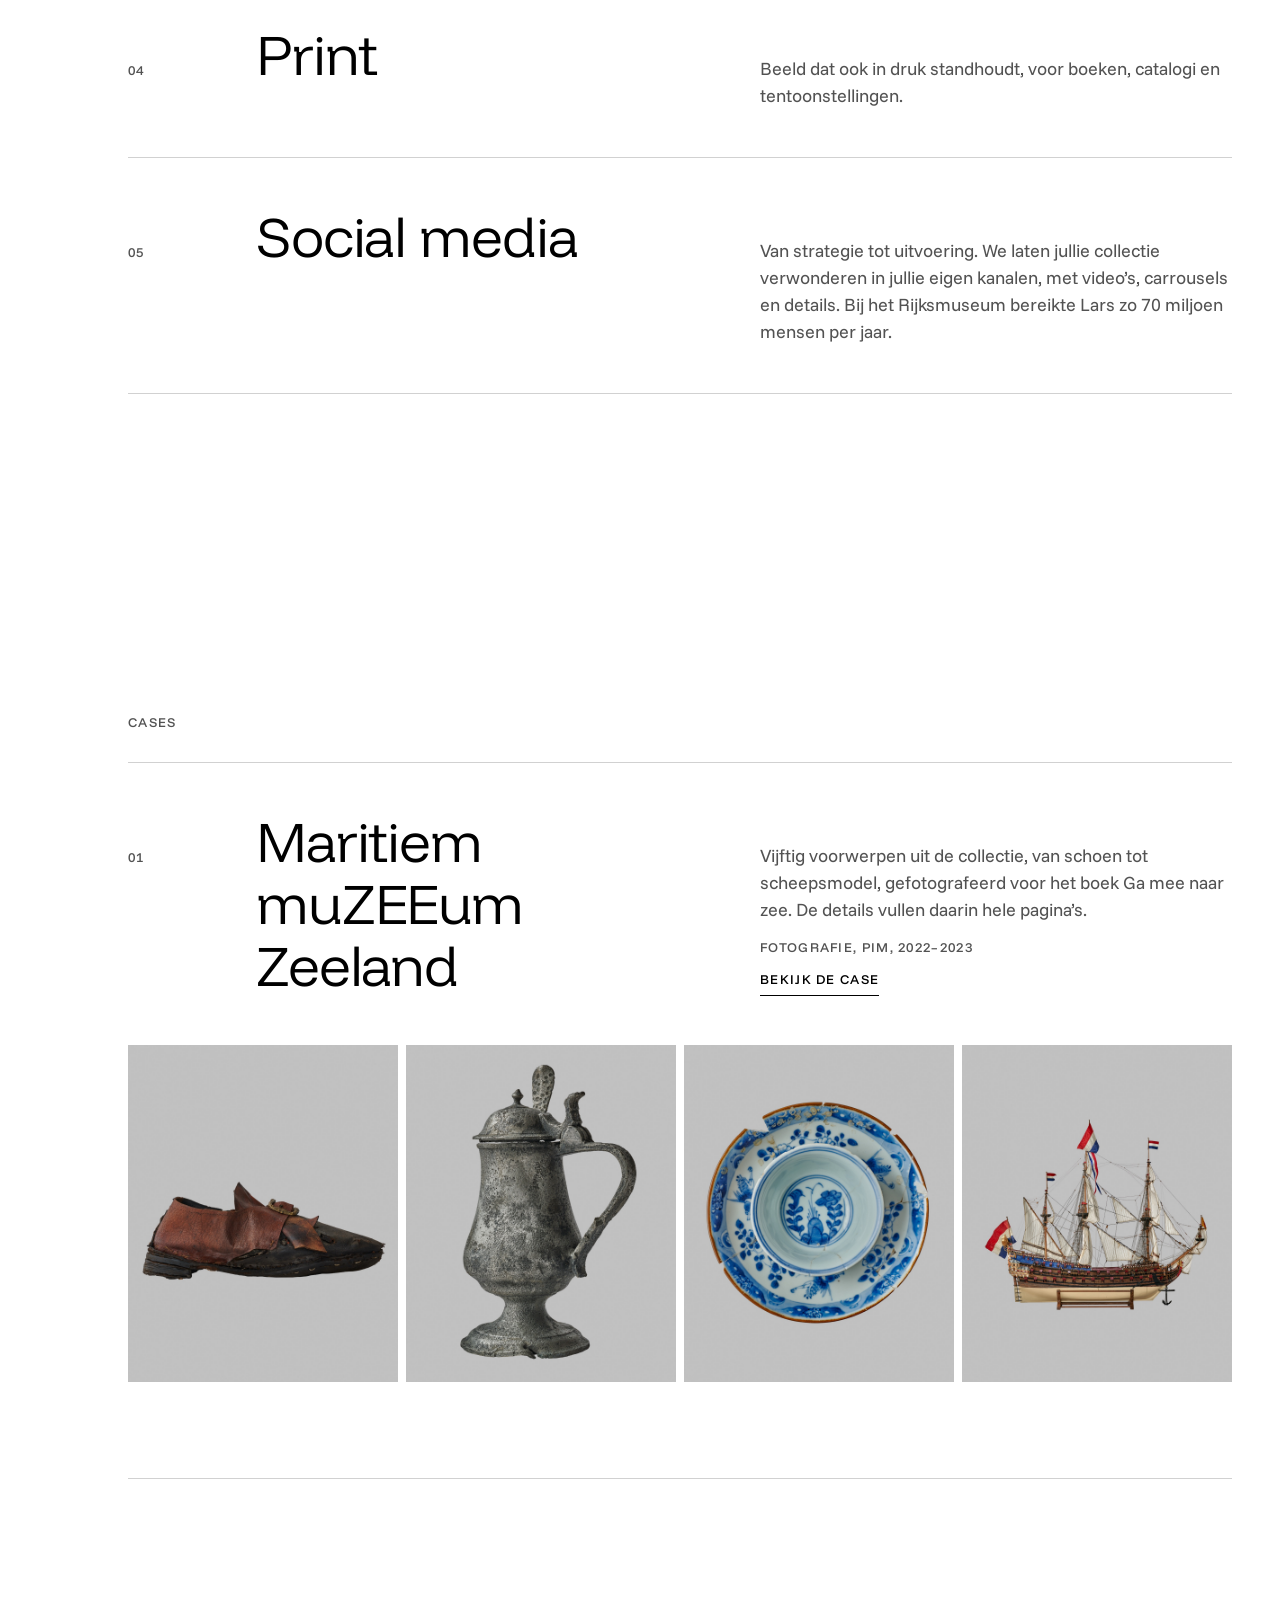
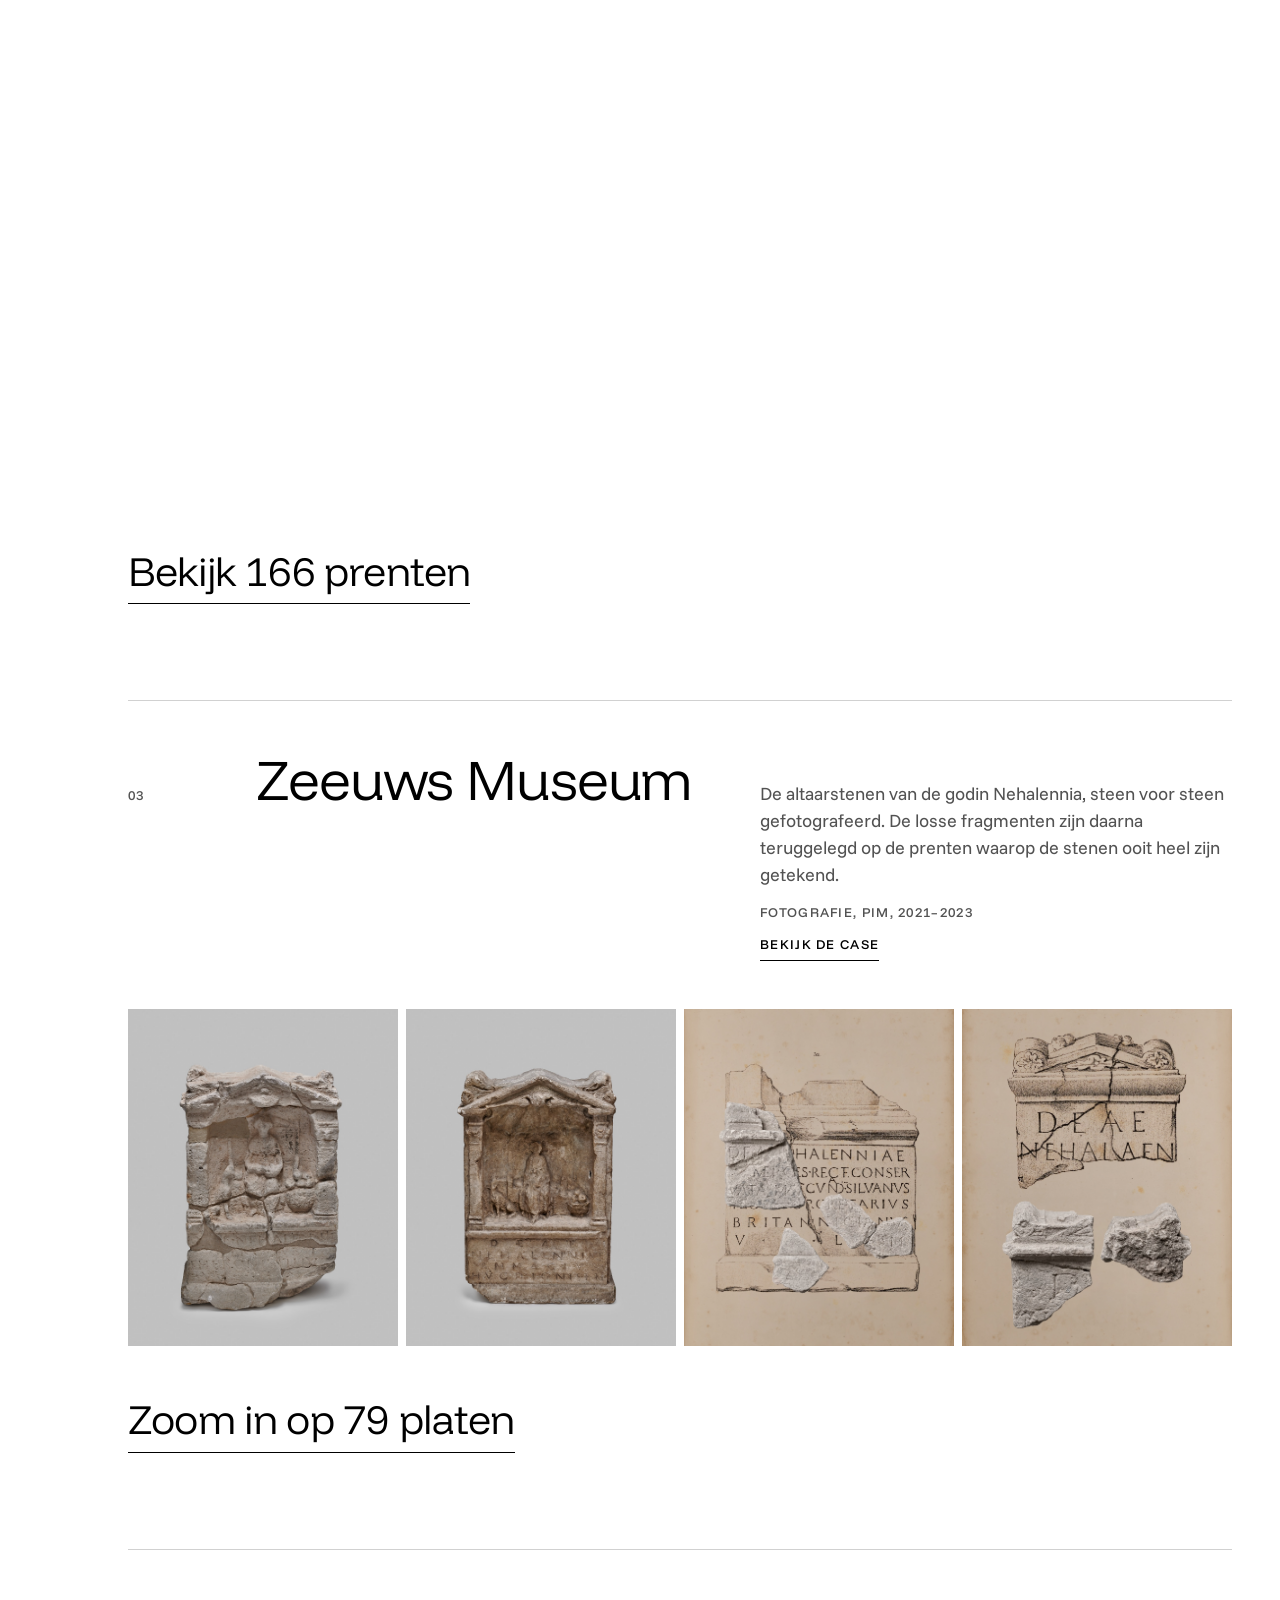
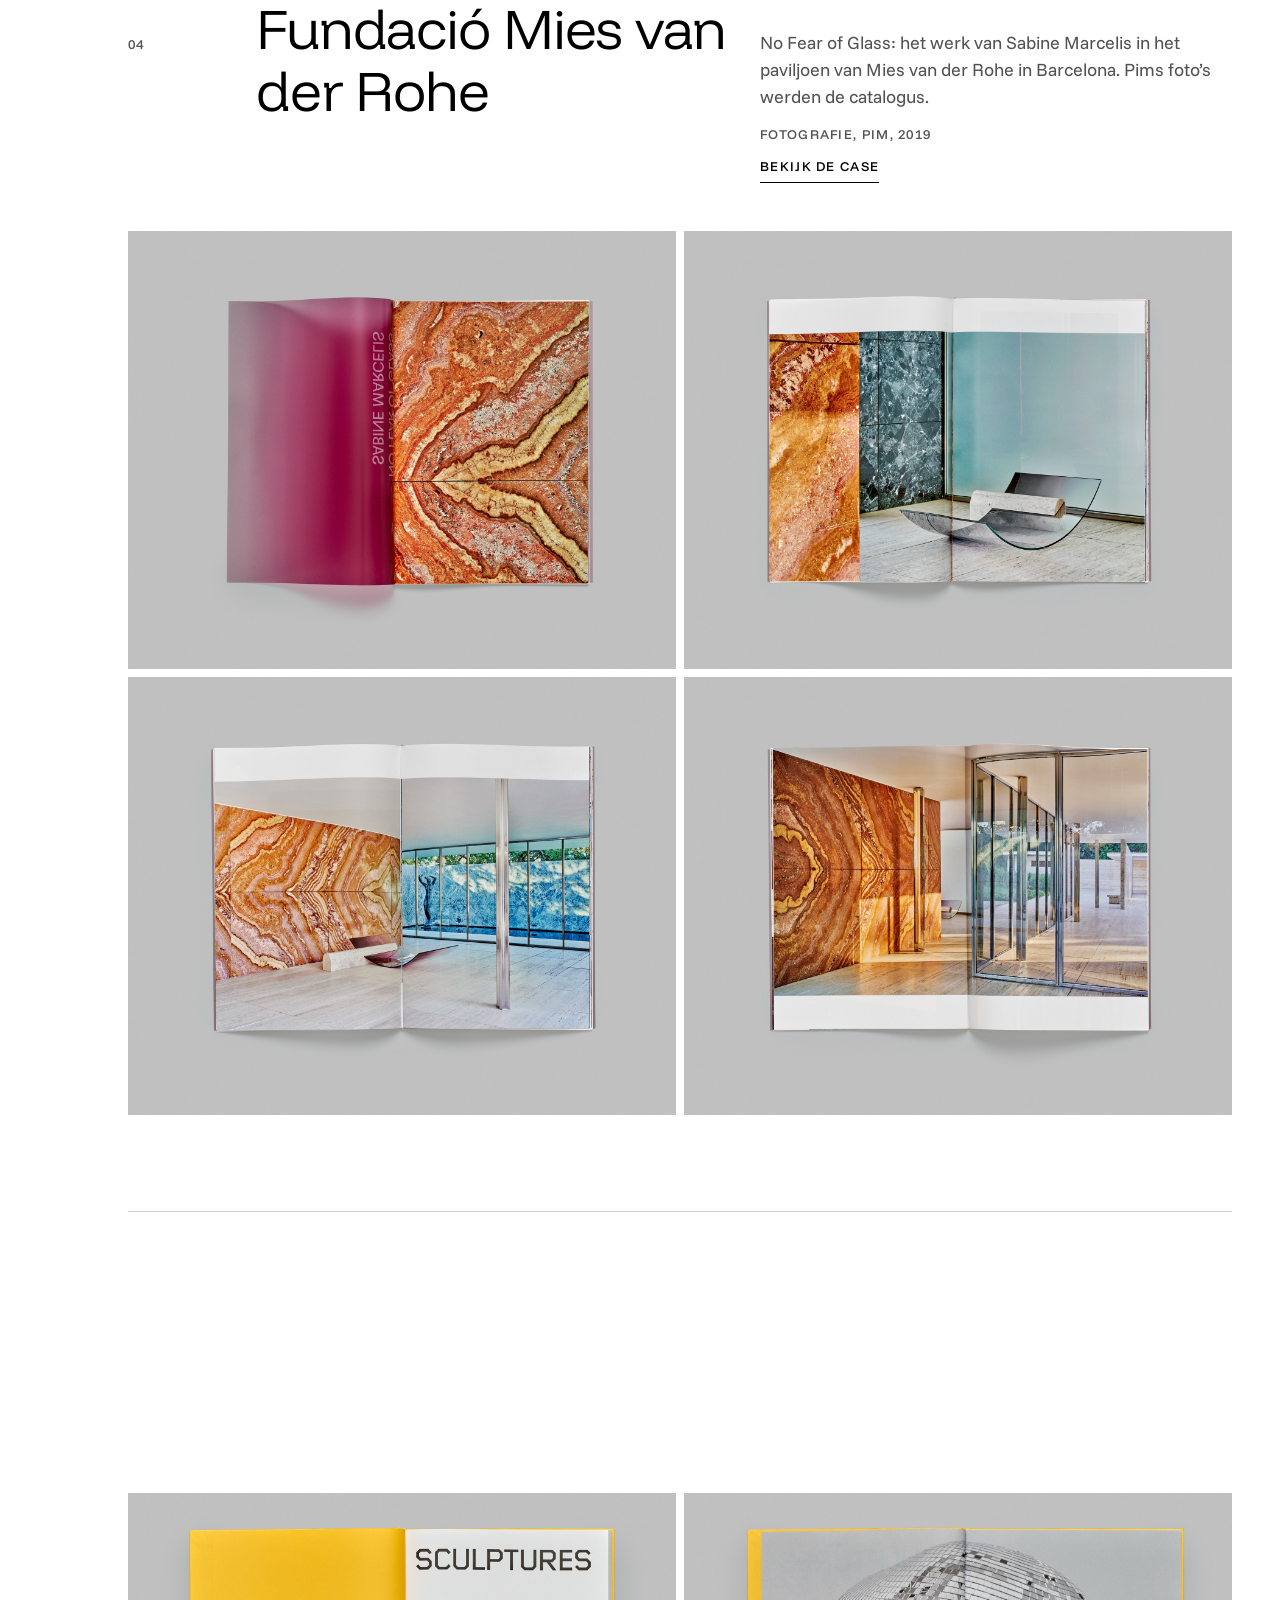
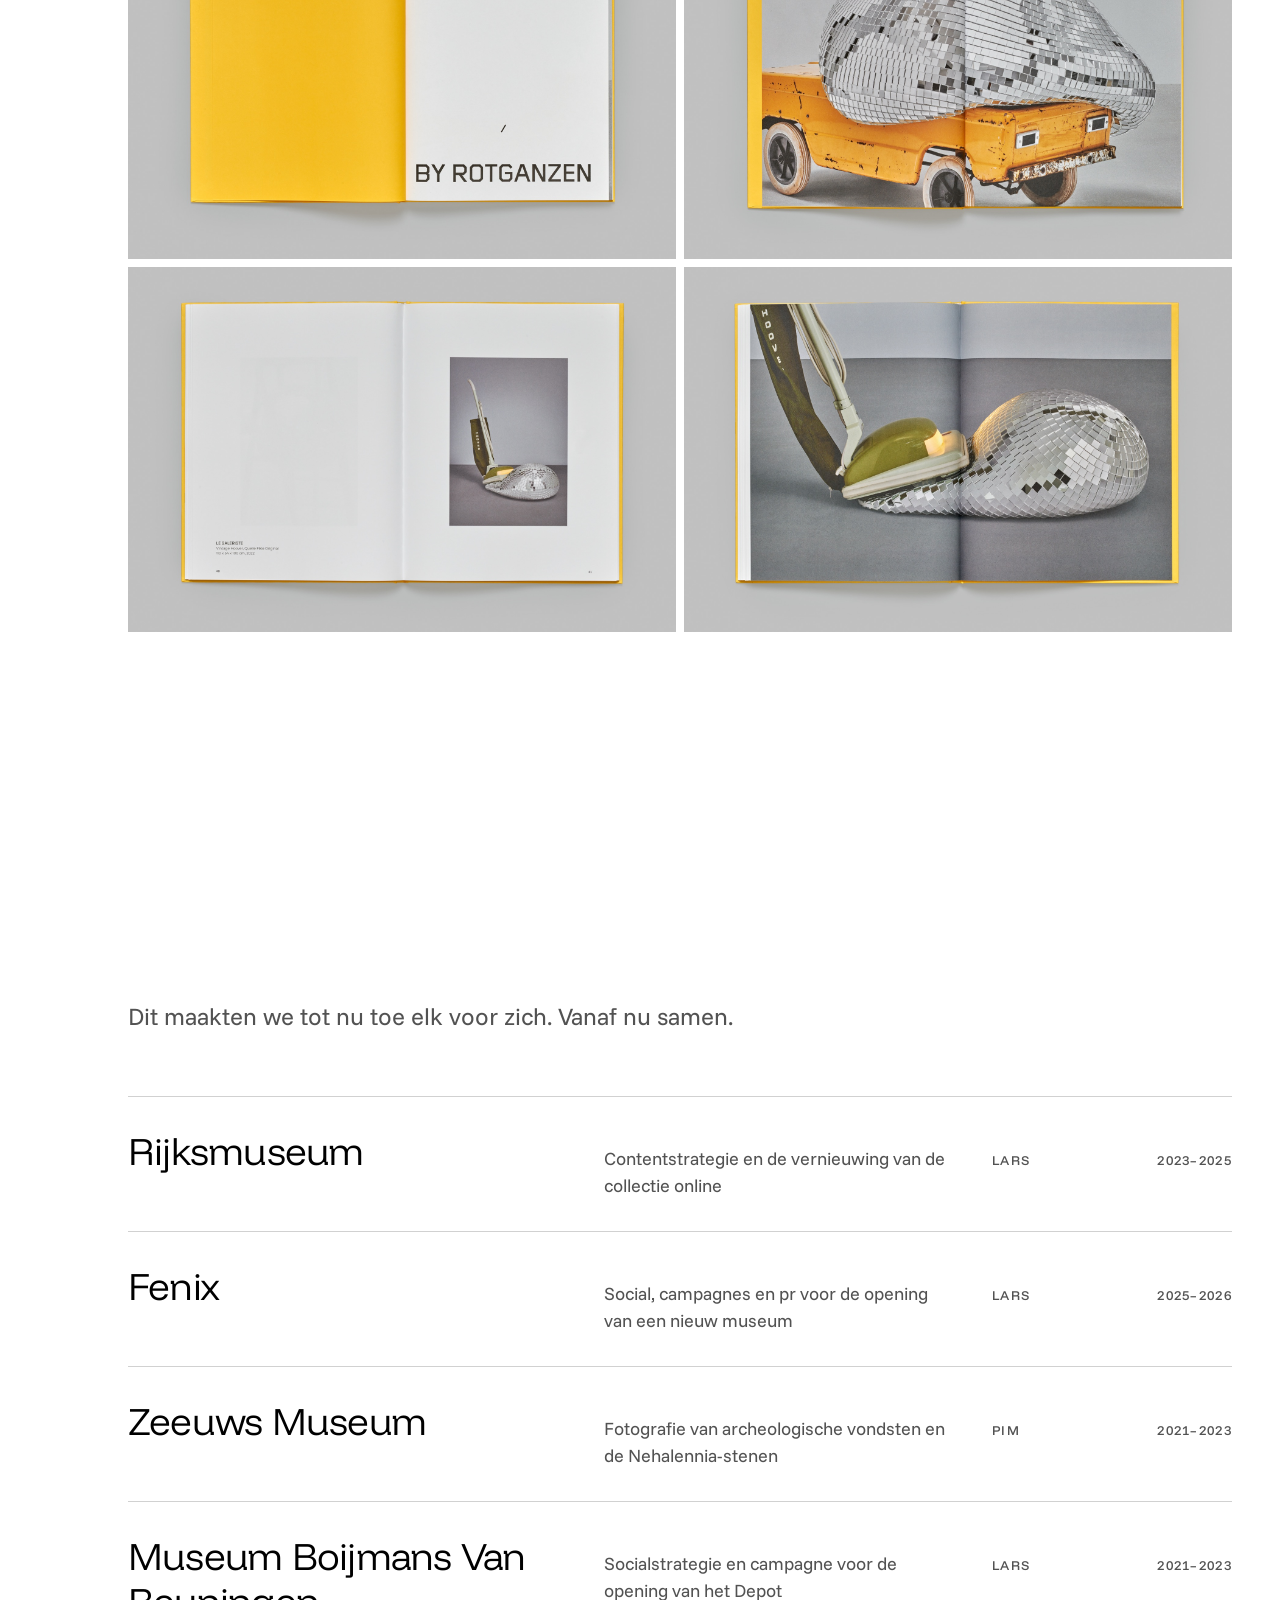
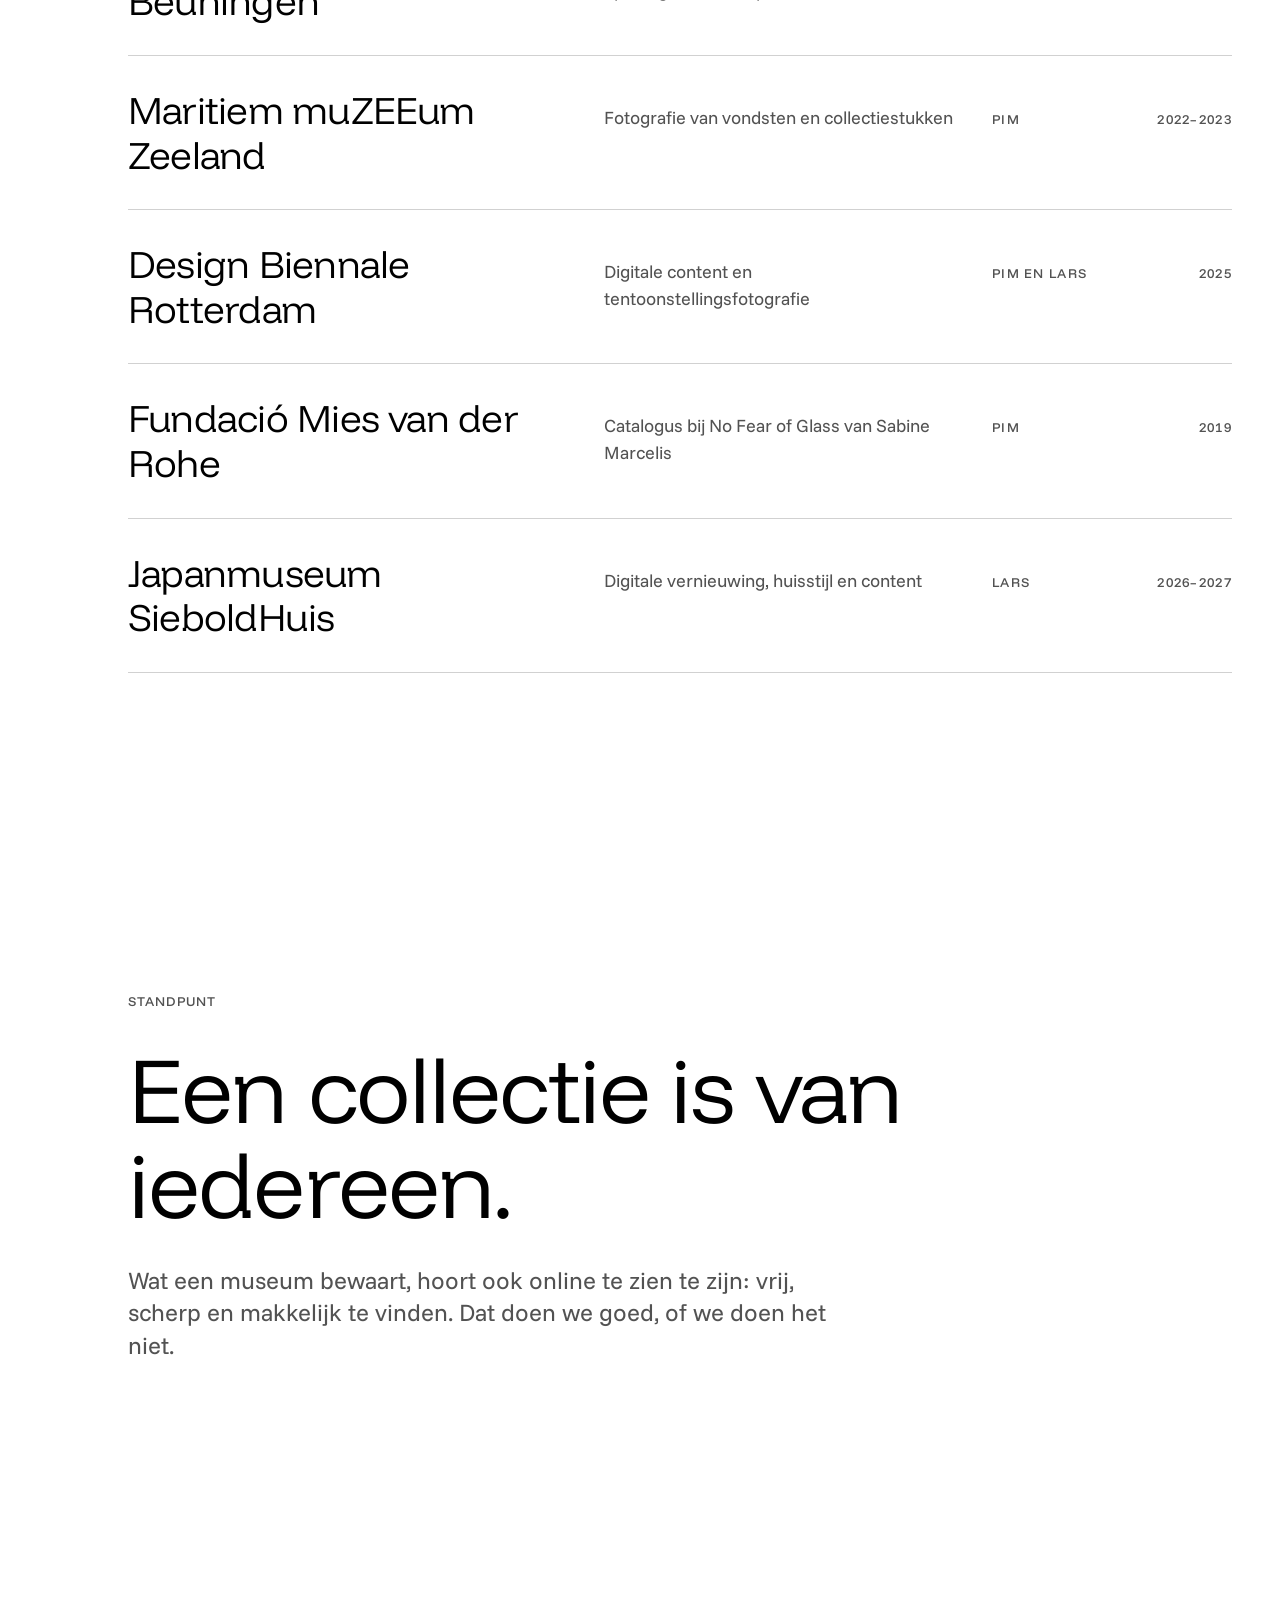
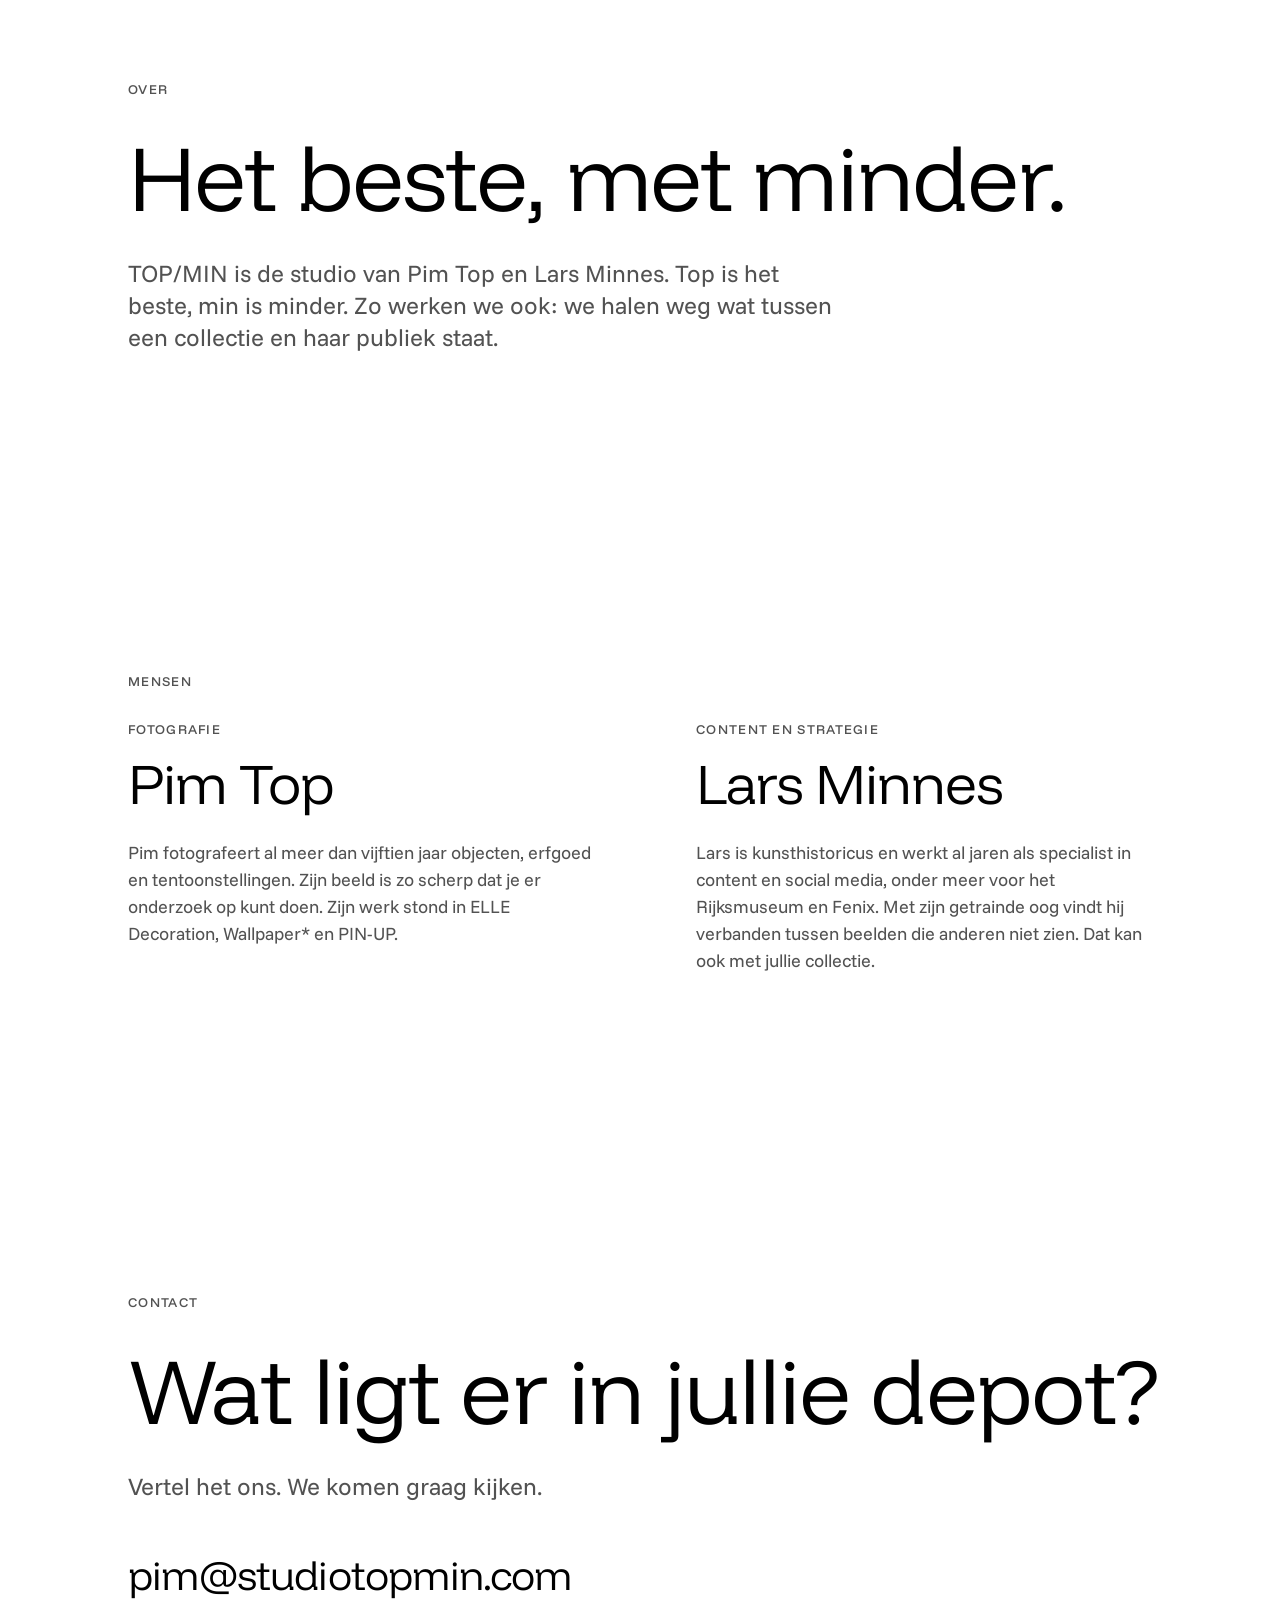
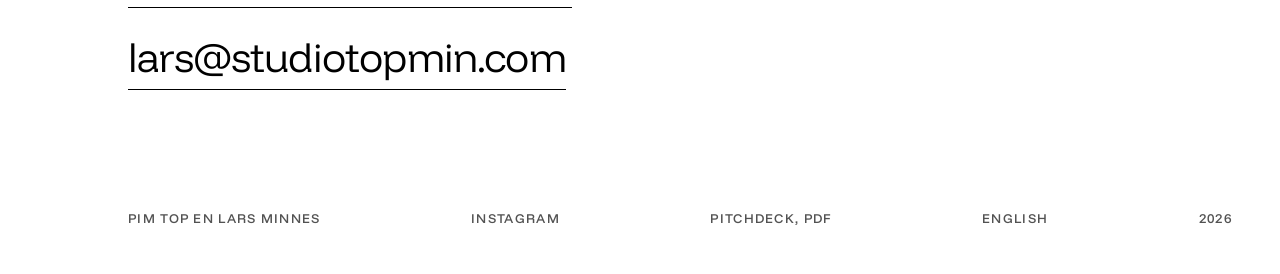
==== commit df338731: "fix: pitchdeck in plaats van merkdeck in de voettekst" ====
--- a/index.html
+++ b/index.html
@@ -274,7 +274,6 @@
 <footer class="micro">
   <span>Pim Top en Lars Minnes</span>
   <a class="foot-link" href="https://www.instagram.com/studiotopmin/" rel="noopener">Instagram</a>
-  <a class="foot-link" href="topmin-merk.pdf" download>Merkdeck, pdf</a>
   <a class="foot-link" href="topmin-acquisitie.pdf" download>Pitchdeck, pdf</a>
   <a class="foot-link" href="en.html" lang="en" hreflang="en">English</a>
   <span>2026</span>
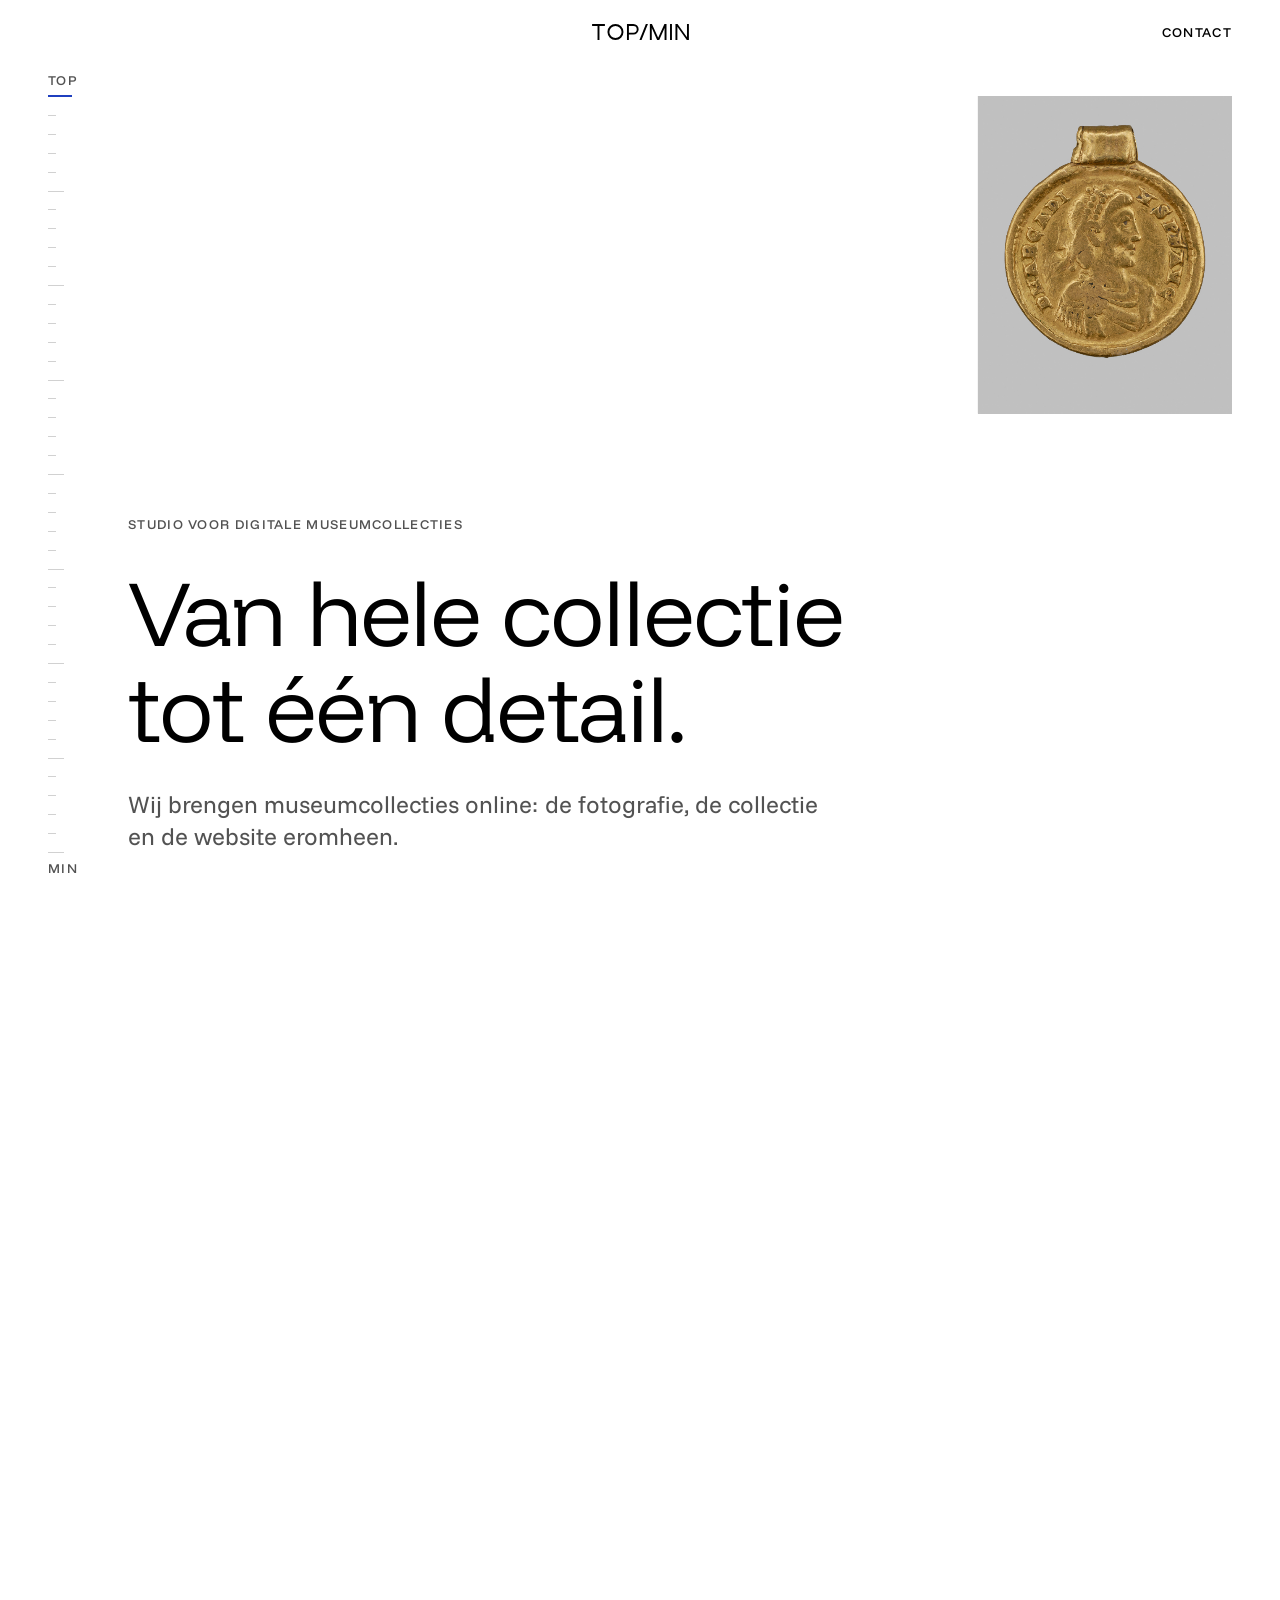
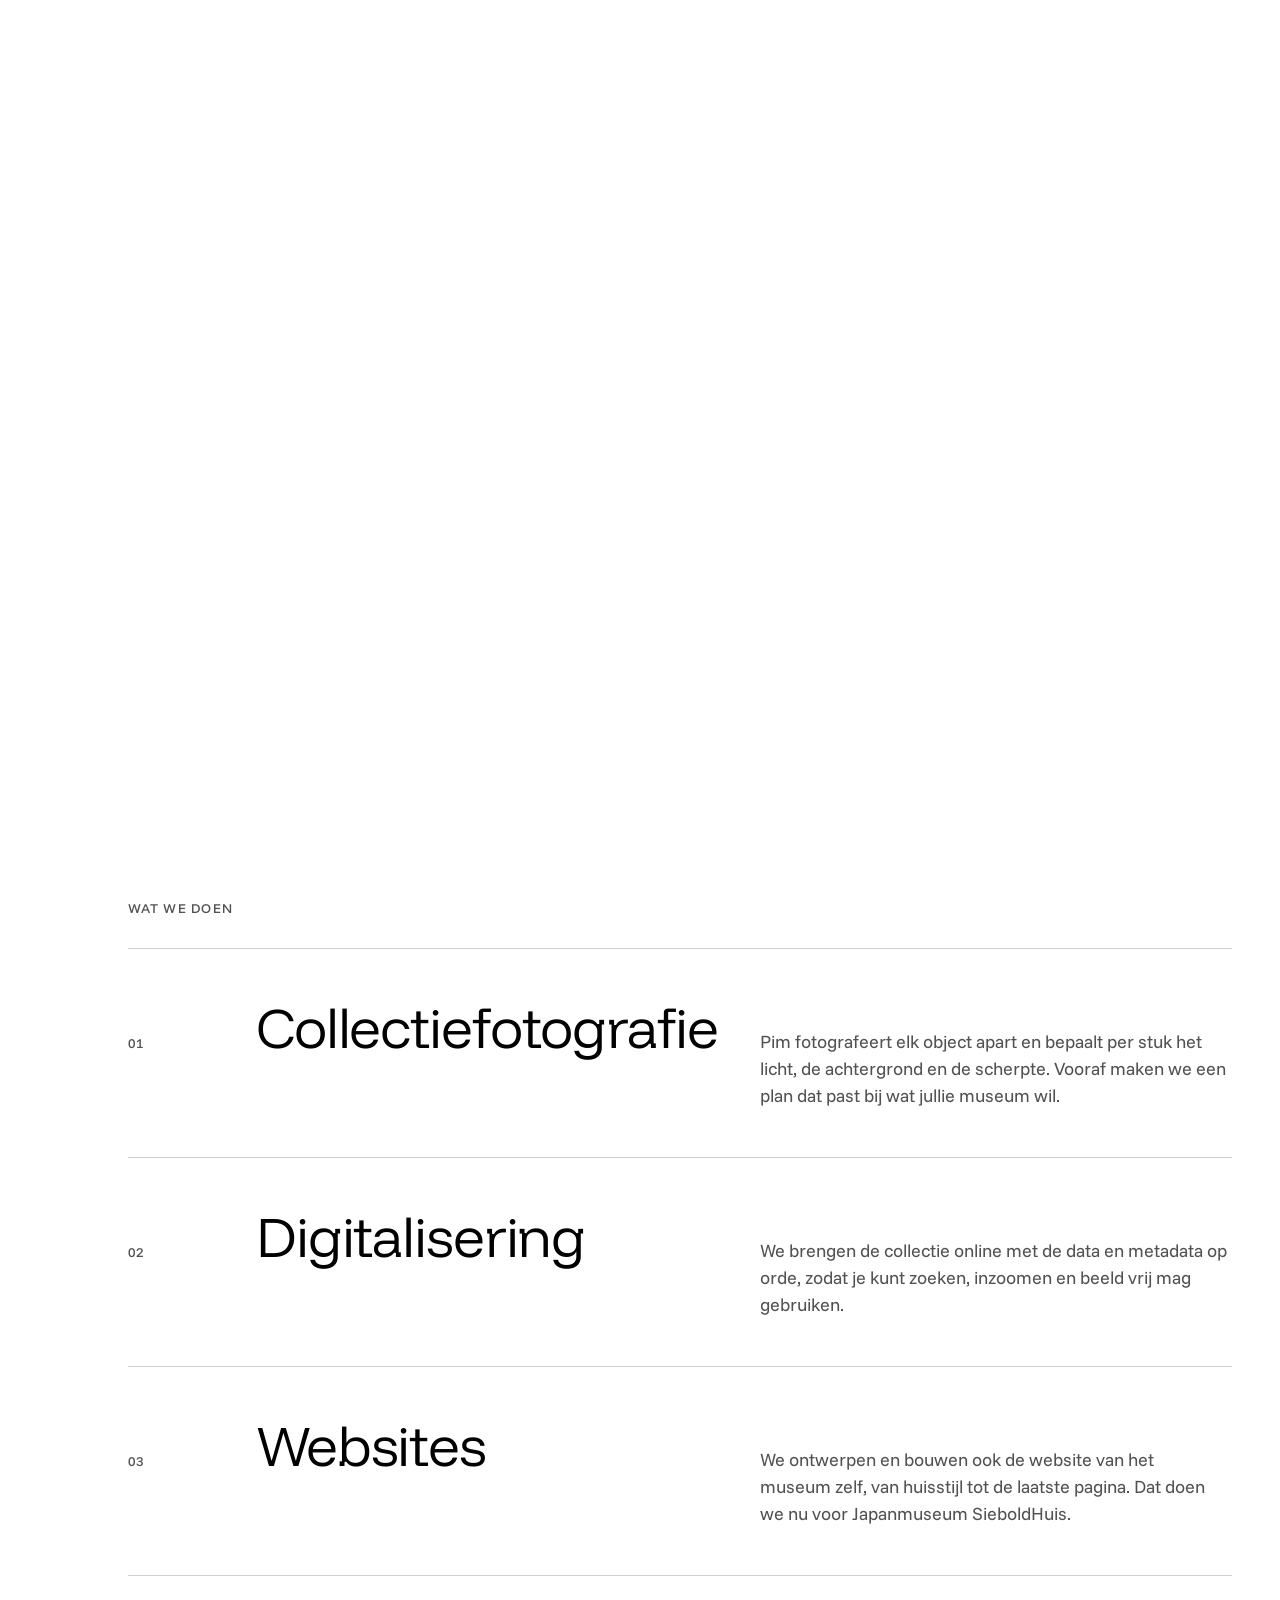
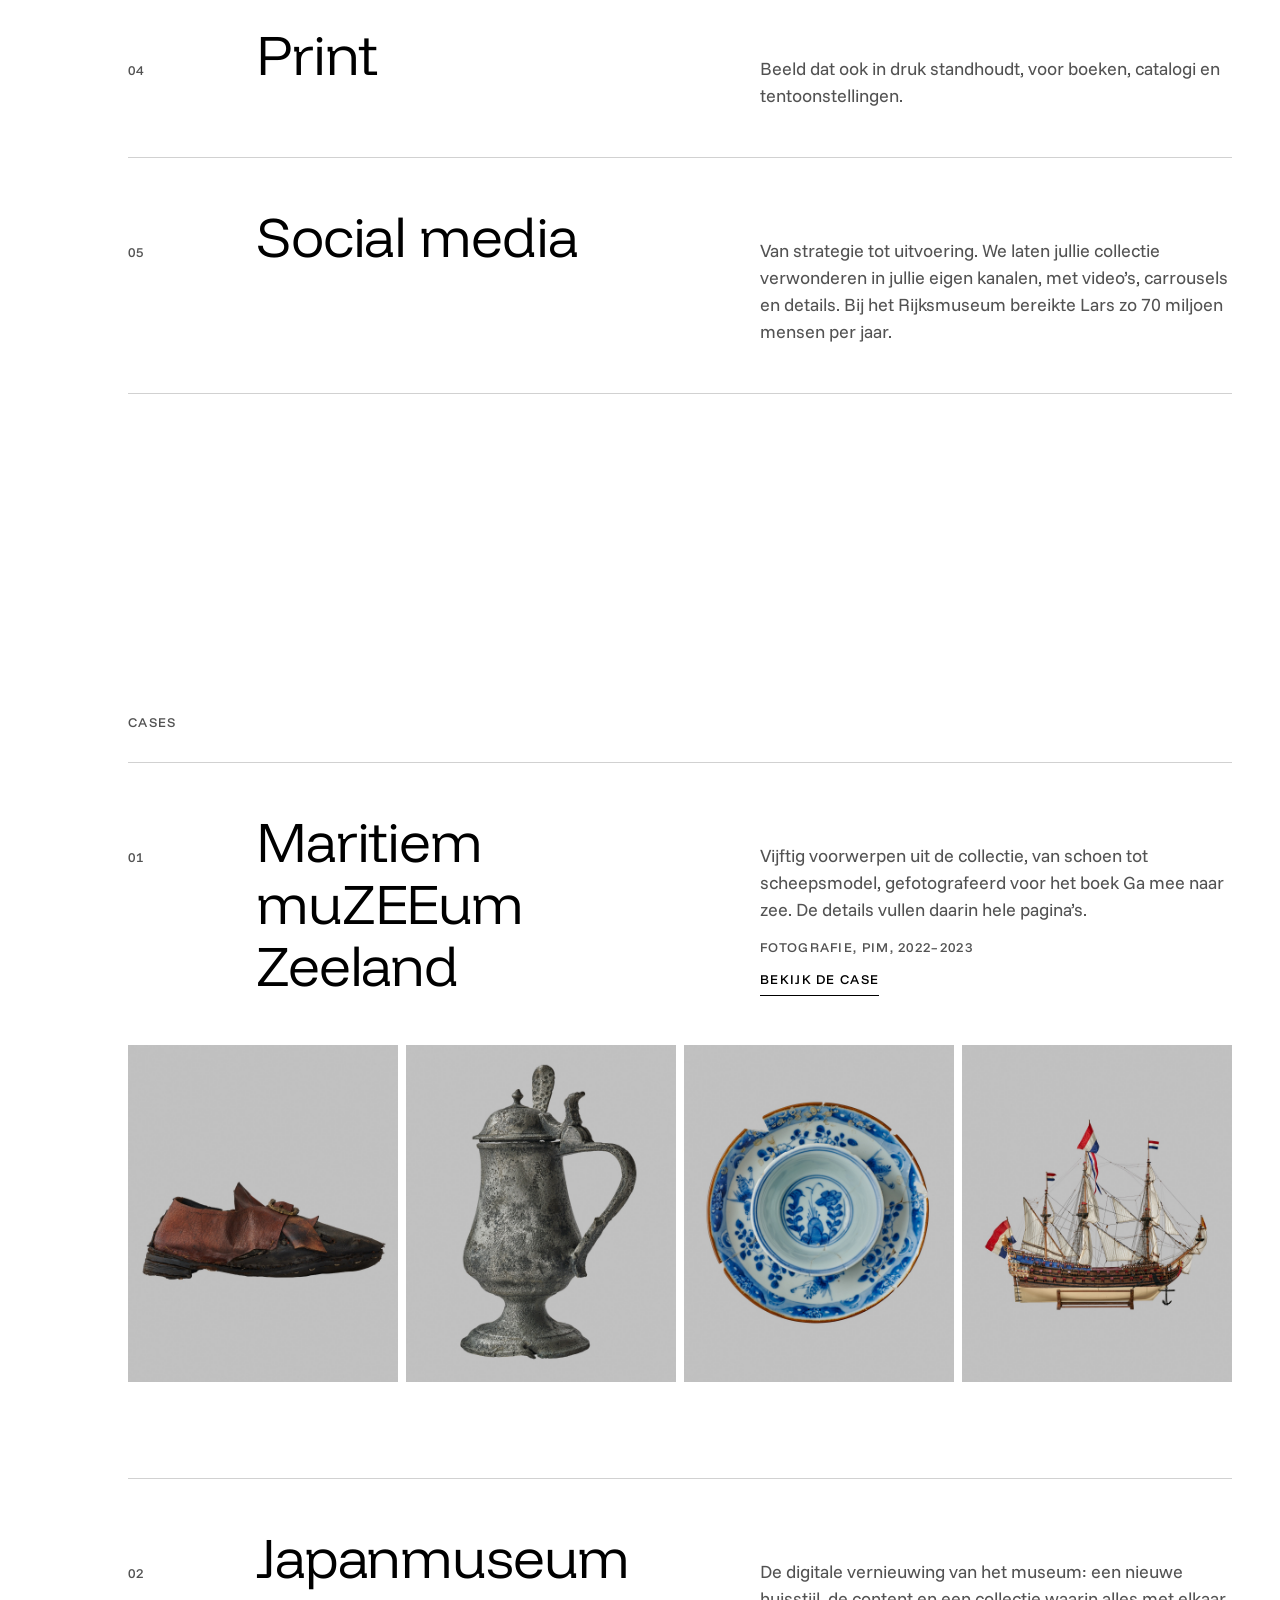
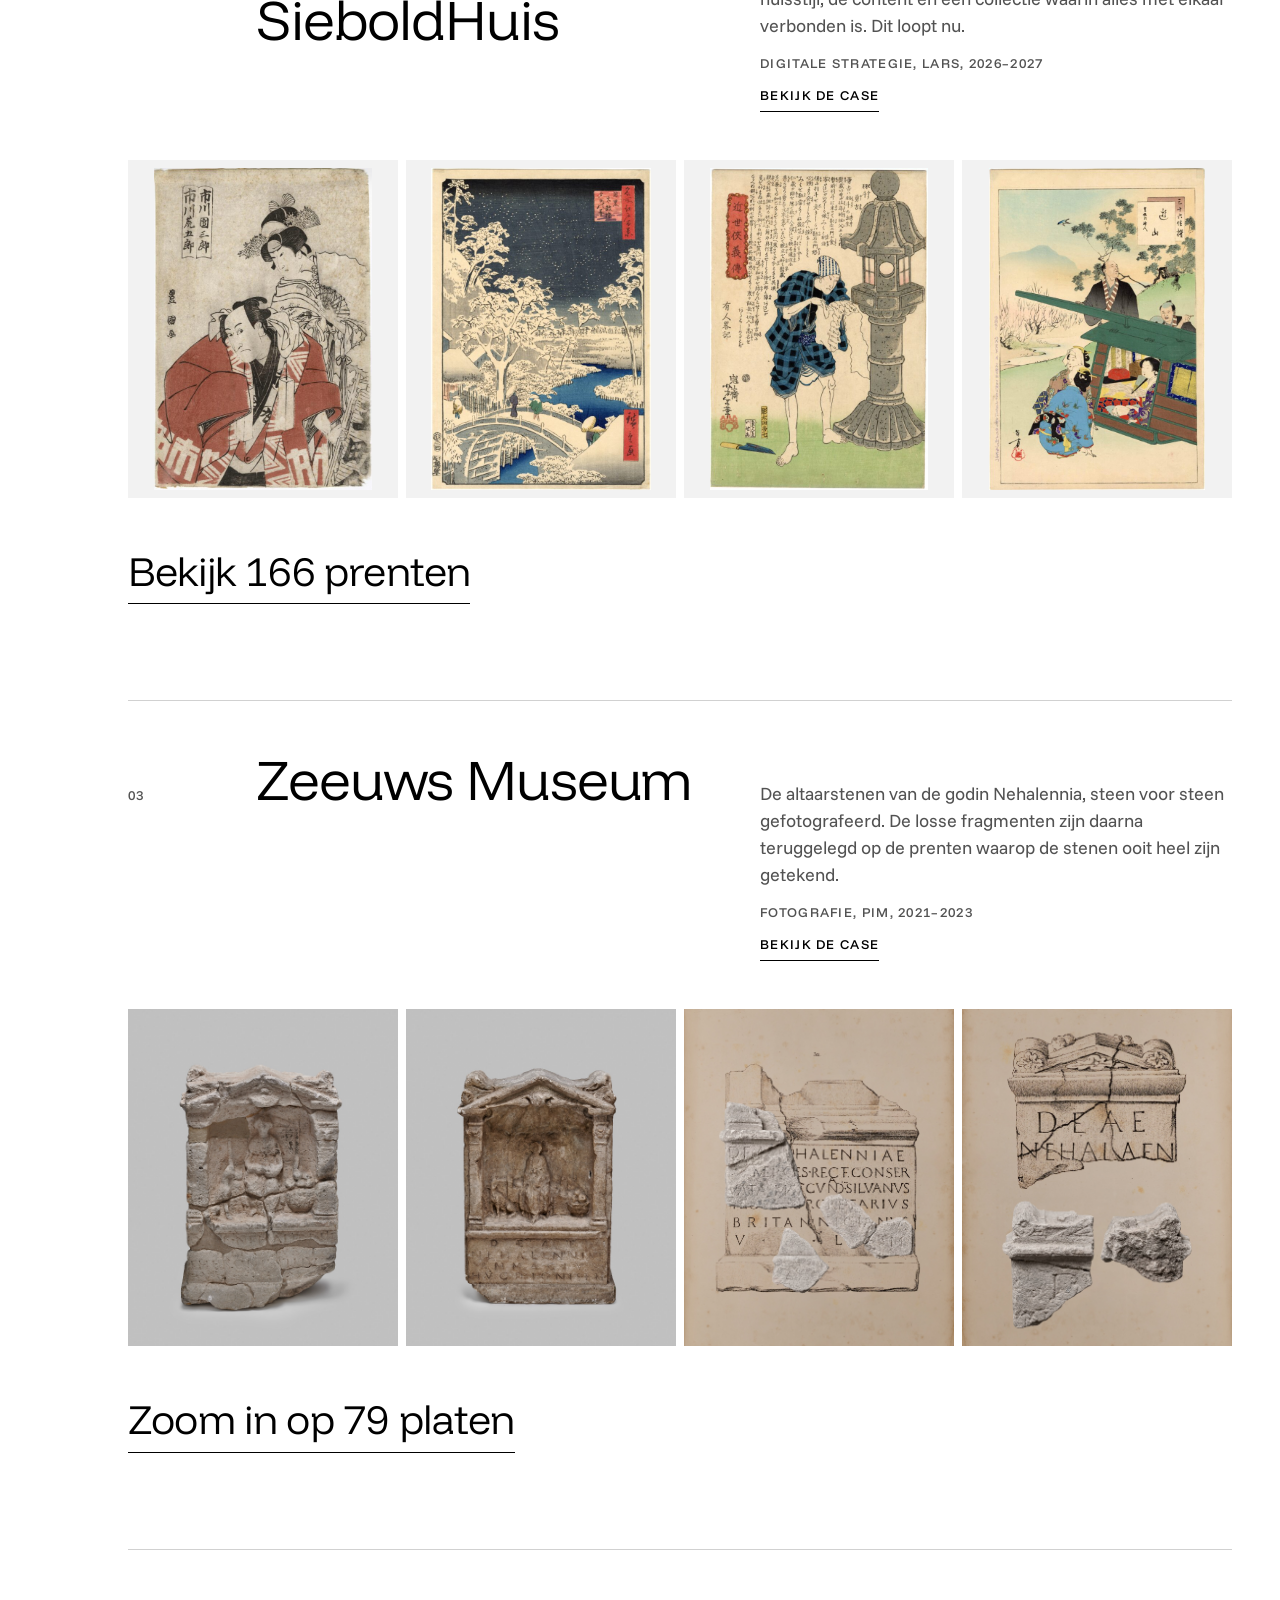
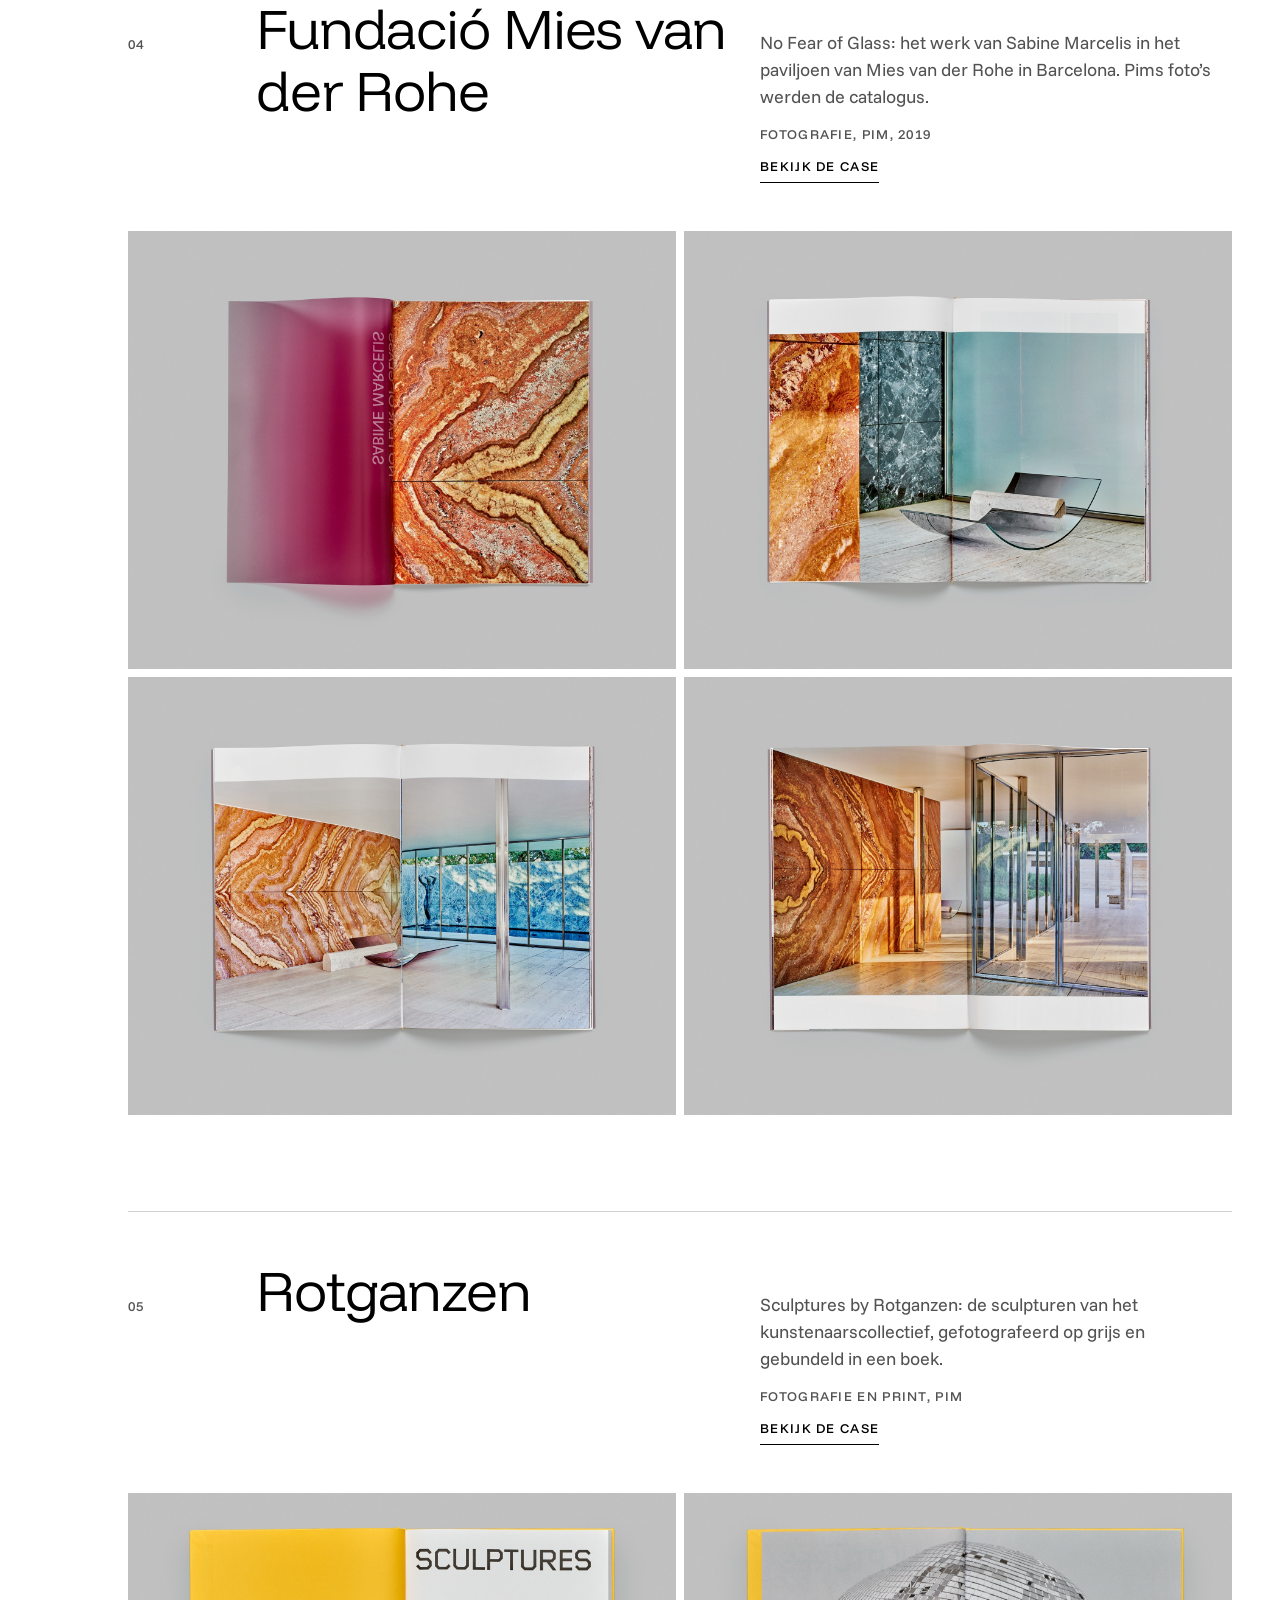
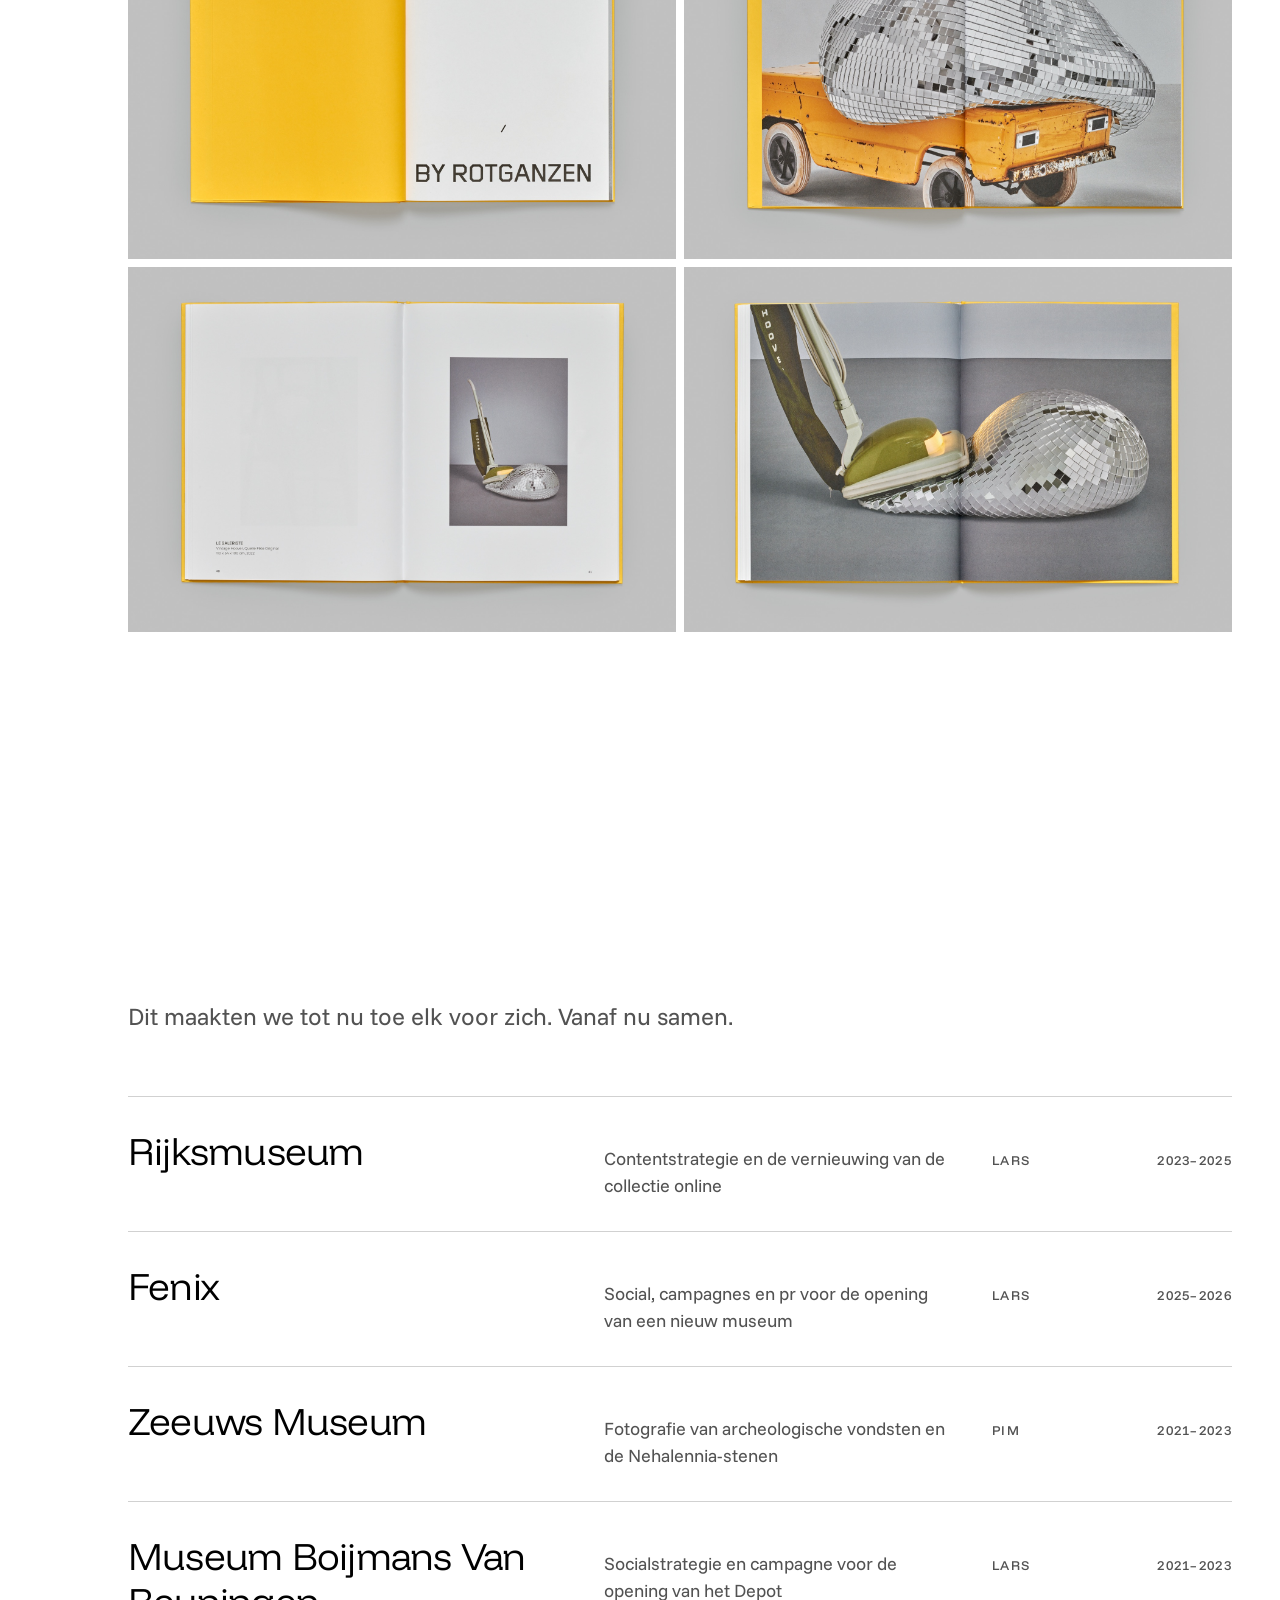
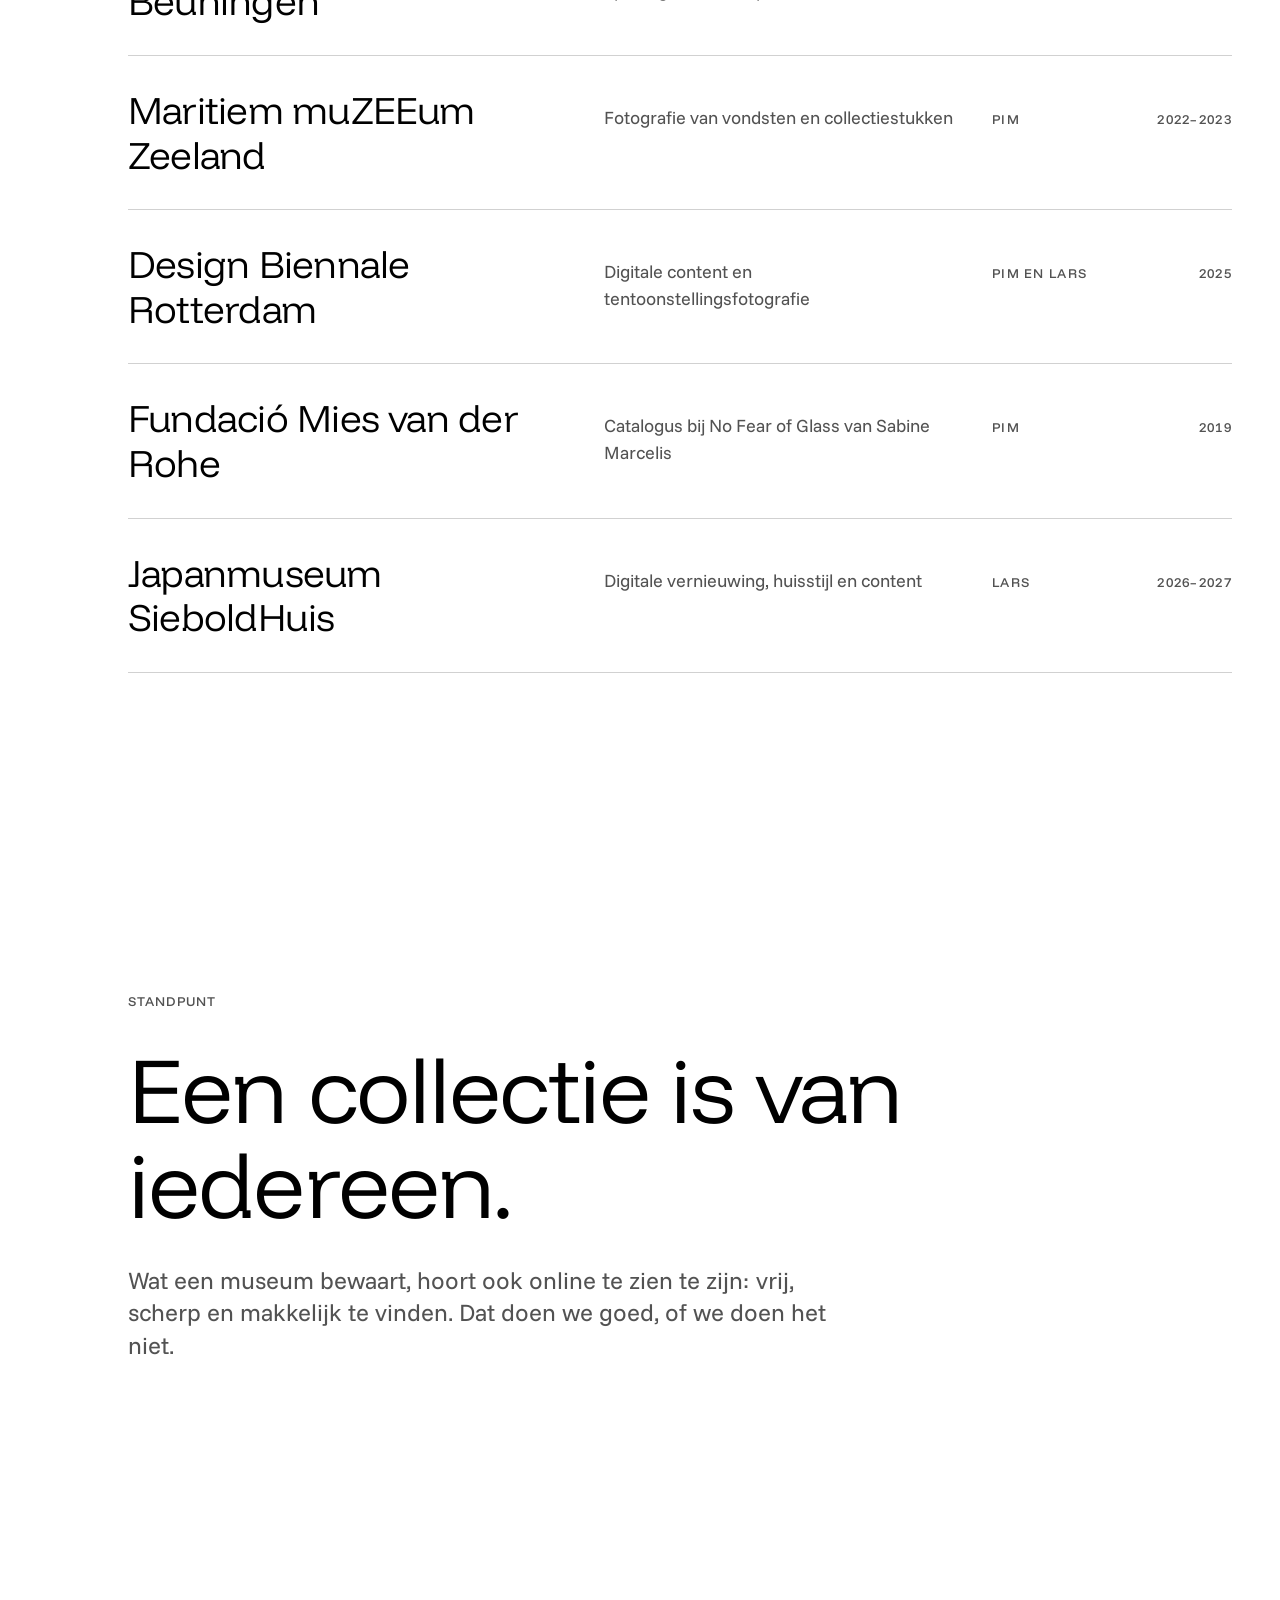
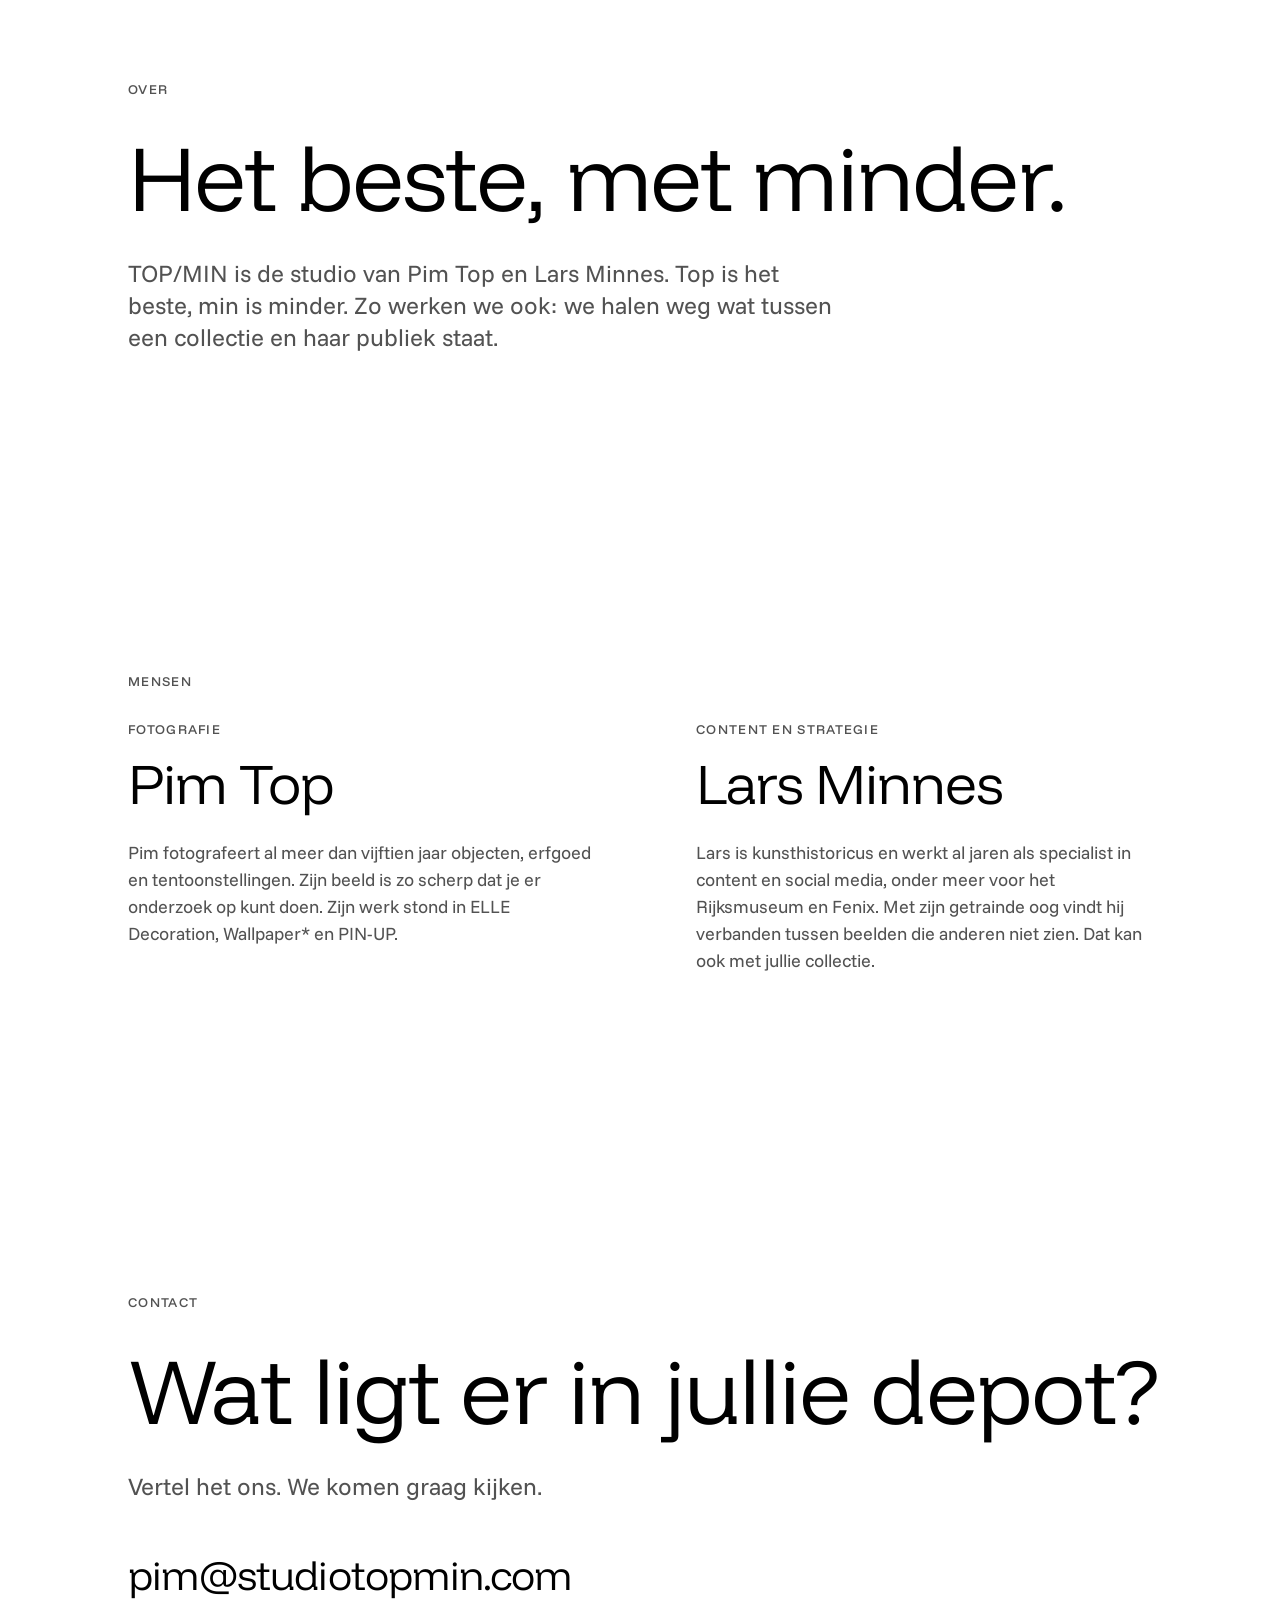
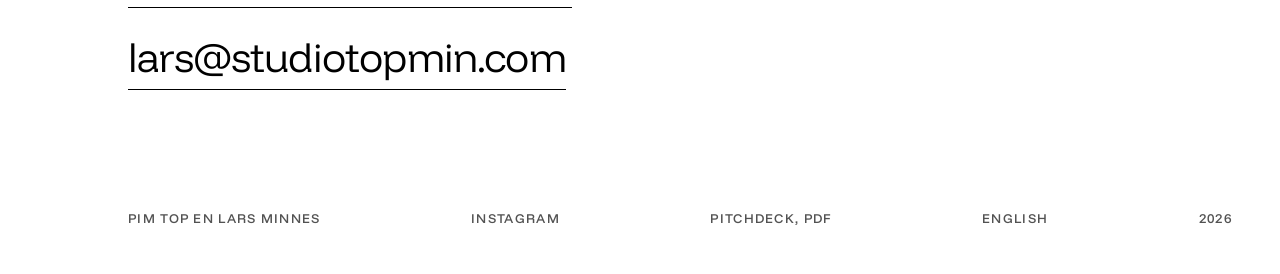
==== commit fec60e51: "feat: TOPMIN Sans als tekstlettertype, Funnel Sans met logostreep en vierkante punten" ====
--- a/index.html
+++ b/index.html
@@ -12,7 +12,7 @@
 <link rel="icon" href="data:image/svg+xml,%3Csvg xmlns='http://www.w3.org/2000/svg' viewBox='0 0 100 100'%3E%3Crect width='100' height='100' fill='%23FFFFFF'/%3E%3Cpath d='M30 82h10L70 18H60z' fill='%23000000'/%3E%3C/svg%3E">
 <link rel="preconnect" href="https://fonts.googleapis.com">
 <link rel="preconnect" href="https://fonts.gstatic.com" crossorigin>
-<link rel="stylesheet" href="https://fonts.googleapis.com/css2?family=Funnel+Display:wght@300..600&family=Funnel+Sans:wght@400..600&display=swap">
+<link rel="stylesheet" href="https://fonts.googleapis.com/css2?family=Funnel+Display:wght@300..600&display=swap">
 <link rel="stylesheet" href="styles.css">
 </head>
 <body>
--- a/styles.css
+++ b/styles.css
@@ -1,4 +1,14 @@
 /* TOP/MIN — zwart op wit, één accent. 8 px grid. */
+
+/* TOPMIN Sans: Funnel Sans met de schuine streep uit het logo en vierkante punten.
+   Bron en licentie in merk/fonts. */
+@font-face {
+  font-family: "TOPMIN Sans";
+  src: url("merk/fonts/TopMinSans-wght.woff2") format("woff2");
+  font-weight: 300 800;
+  font-style: normal;
+  font-display: swap;
+}
 
 :root {
   --ground: #ffffff;
@@ -8,7 +18,7 @@
   --accent: #1f3fbf;
   --ease: cubic-bezier(0.2, 0.8, 0.2, 1);
   --display: "Funnel Display", "Helvetica Neue", Helvetica, Arial, sans-serif;
-  --text: "Funnel Sans", "Helvetica Neue", Helvetica, Arial, sans-serif;
+  --text: "TOPMIN Sans", "Helvetica Neue", Helvetica, Arial, sans-serif;
   --gutter-left: 56px;
   --gutter-right: 16px;
   --rail-left: 16px;
@@ -276,7 +286,15 @@
 }
 
 .lapse img {
+  position: absolute;
+  top: 0;
+  left: 0;
   transform-origin: 0 0;
+  visibility: hidden;
+}
+
+.lapse.on img.front {
+  visibility: visible;
 }
 
 .hero-caption {
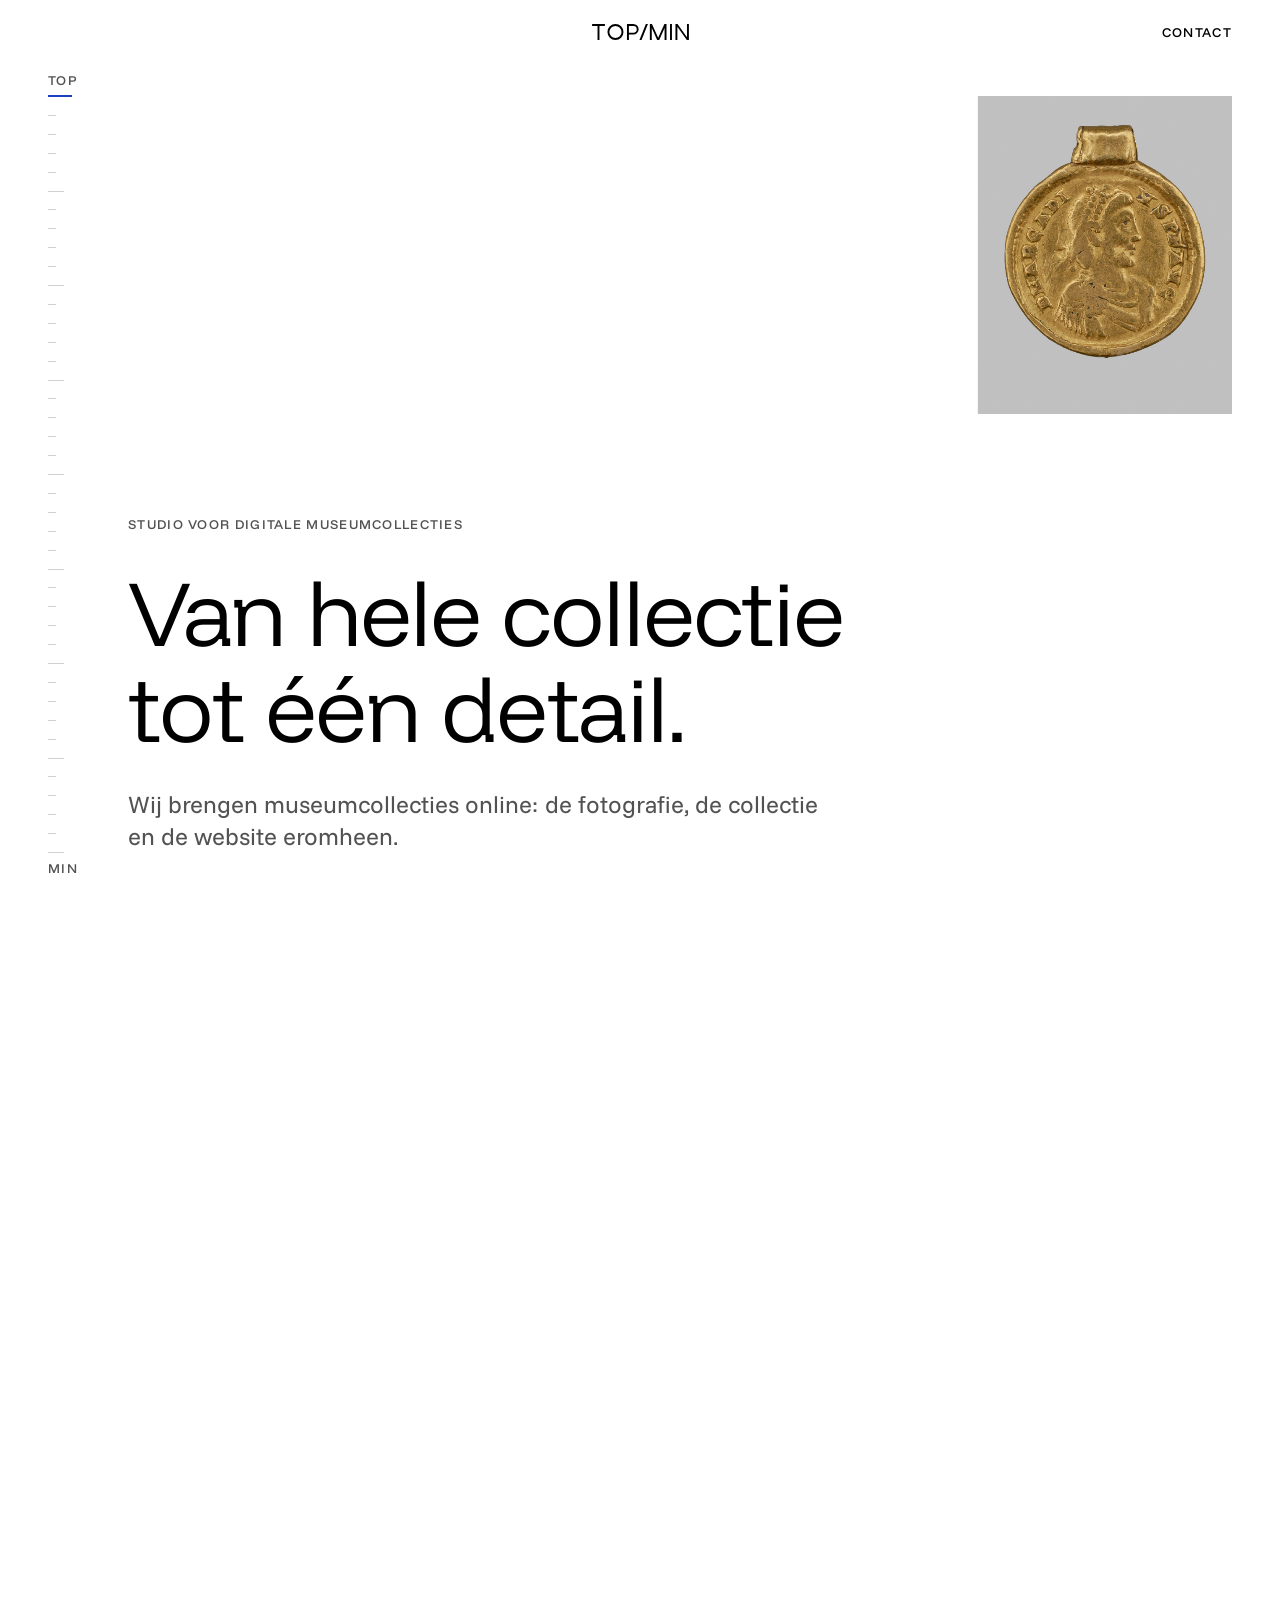
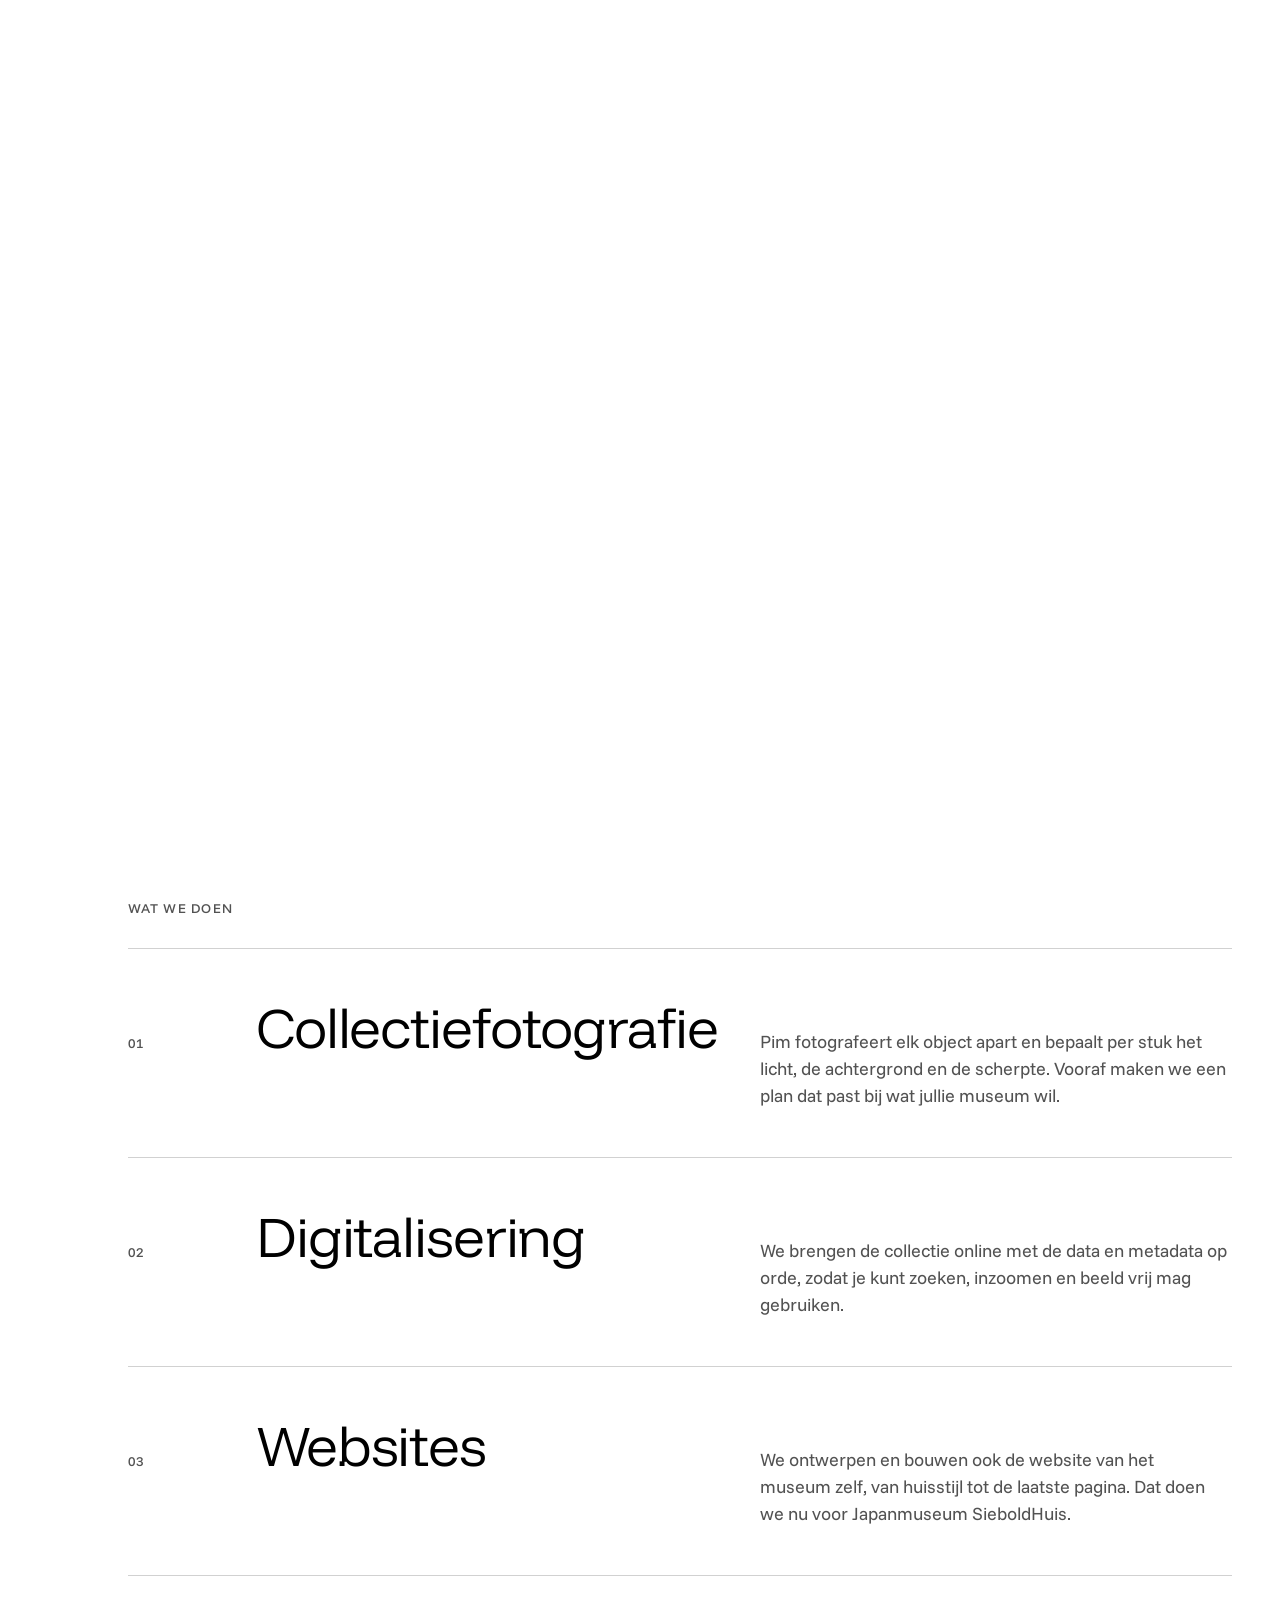
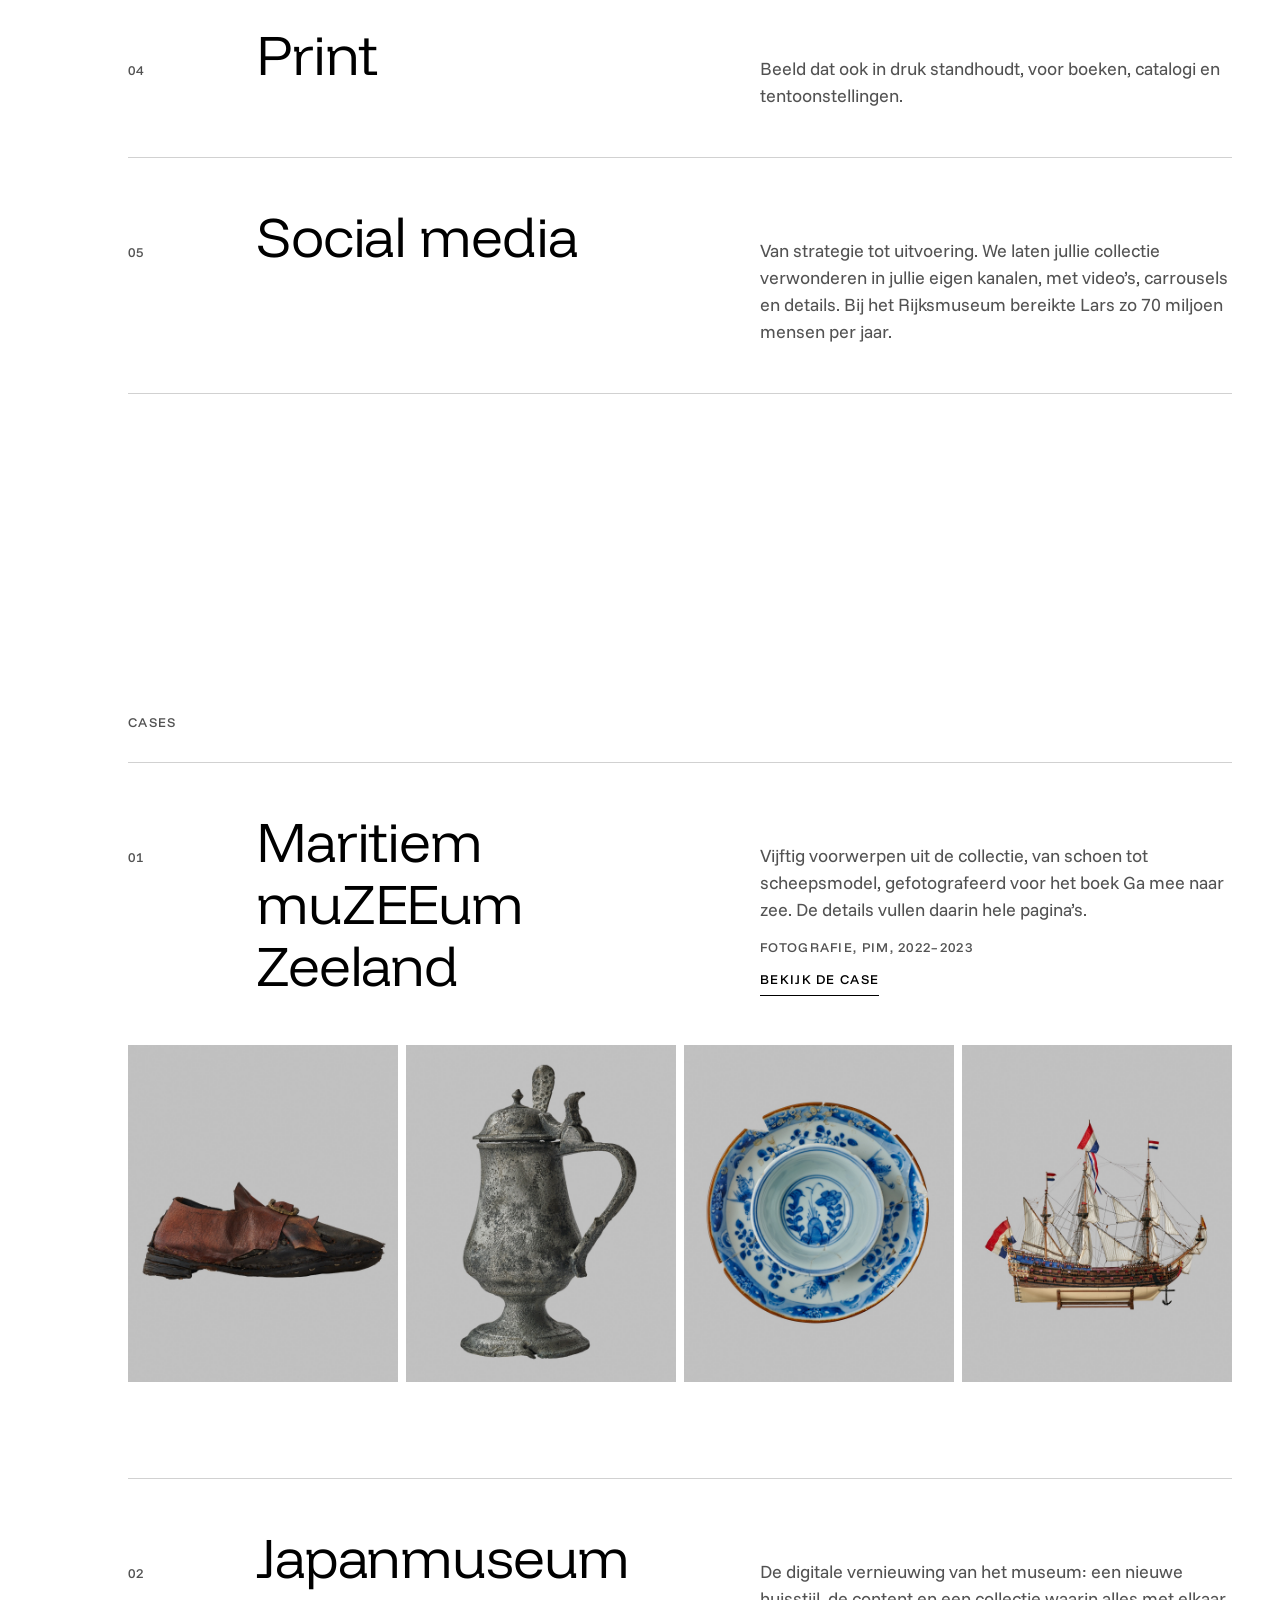
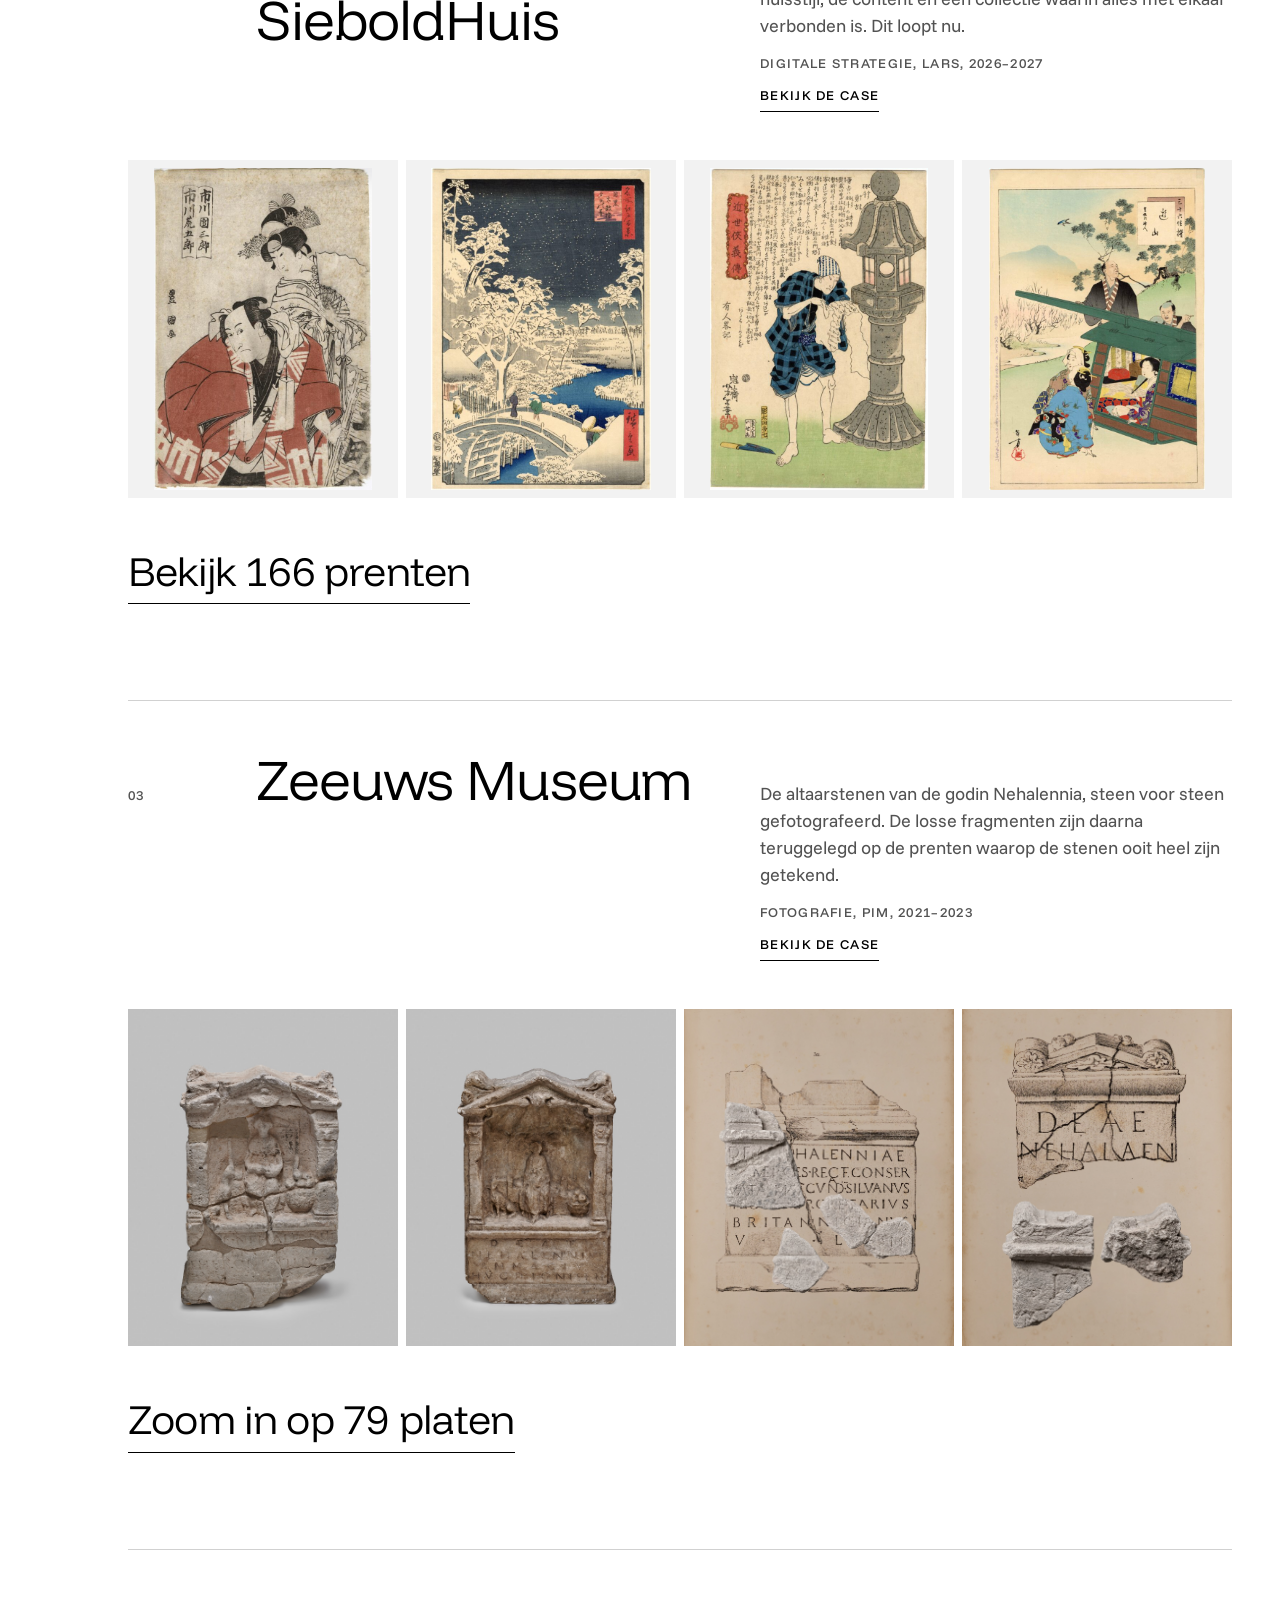
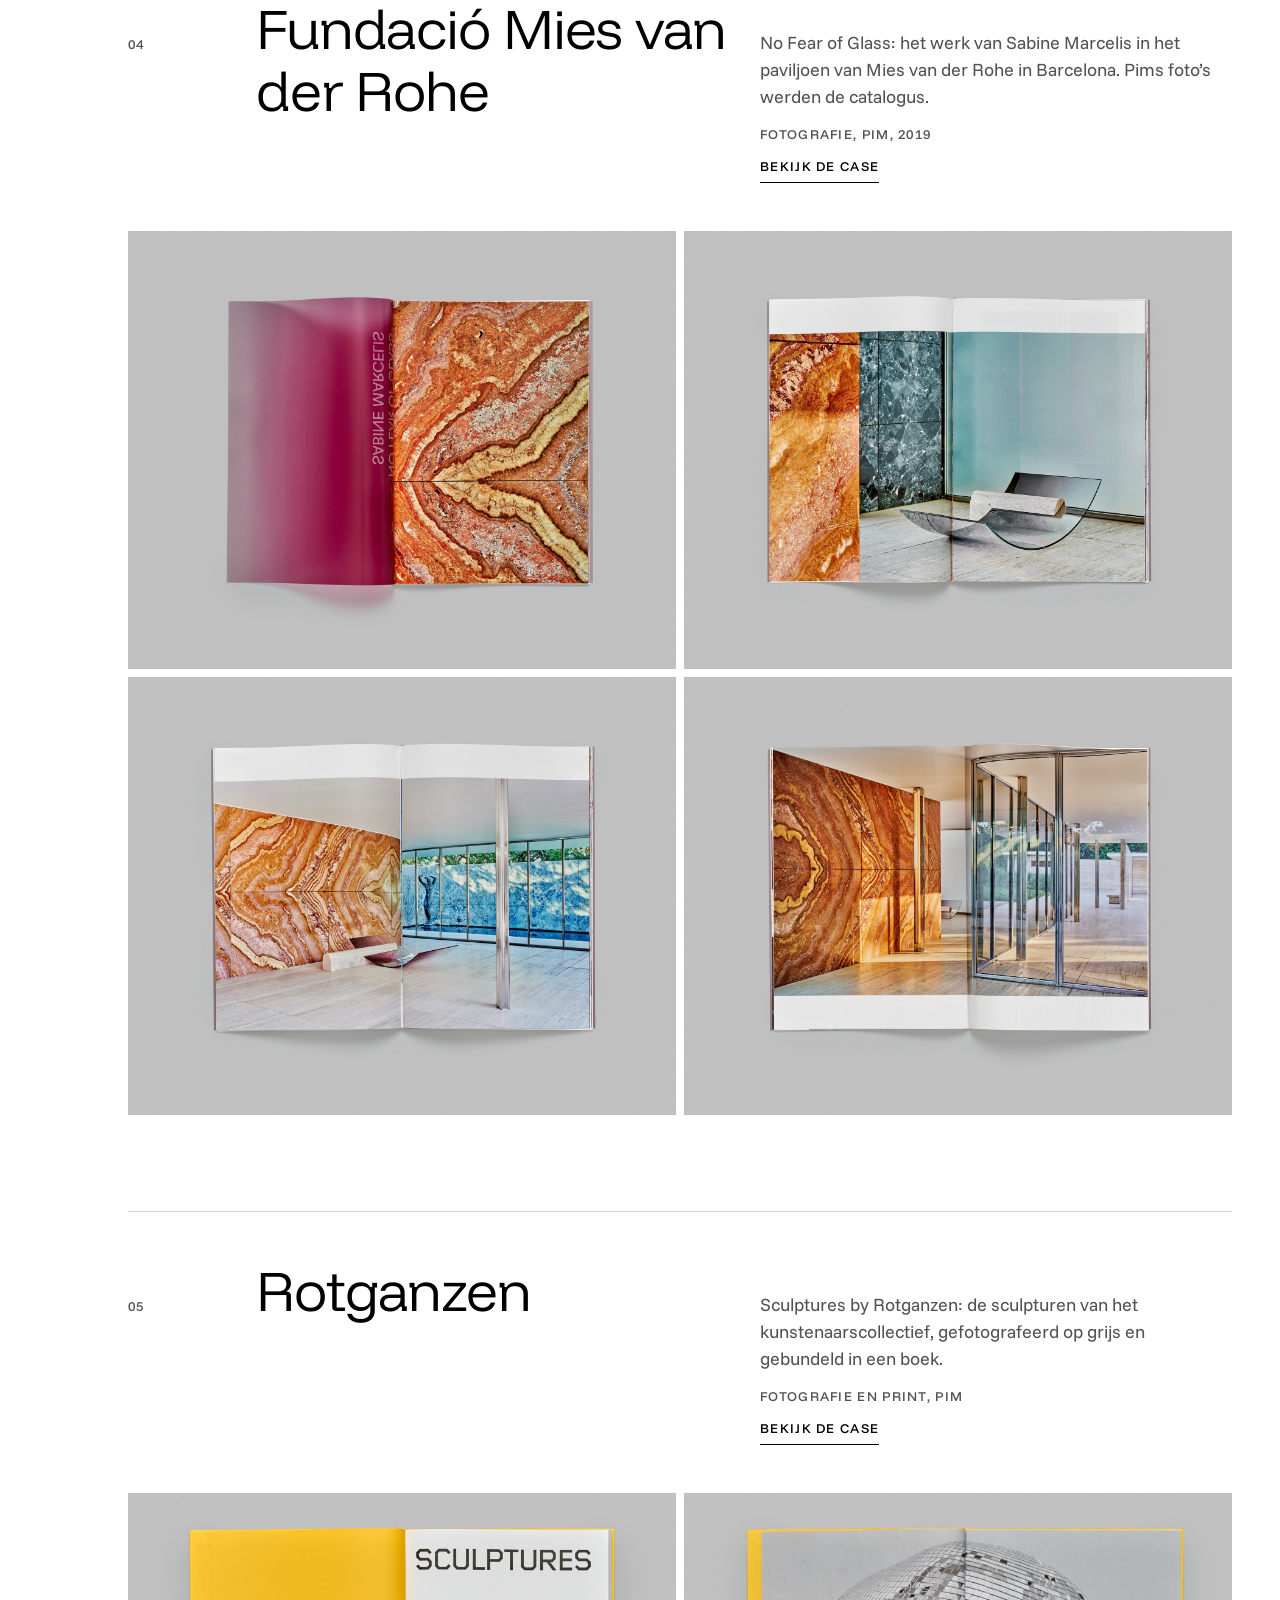
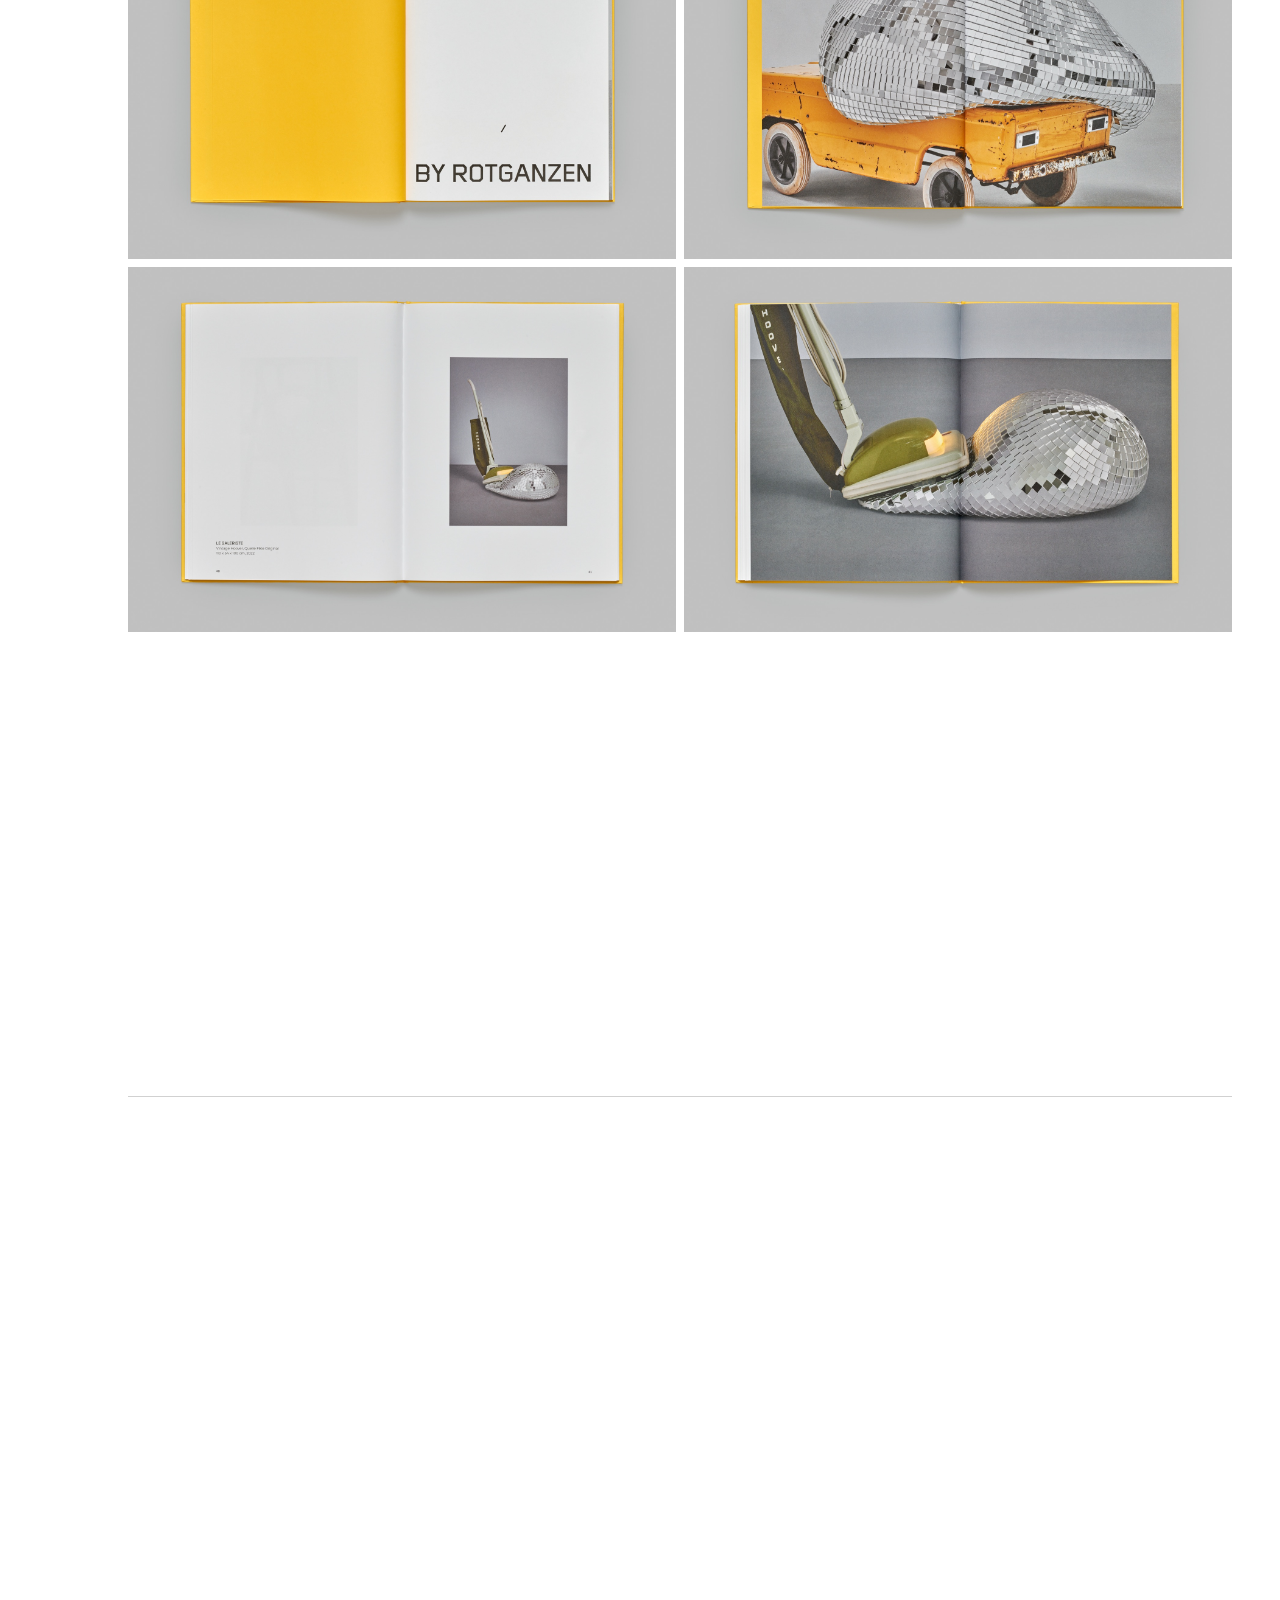
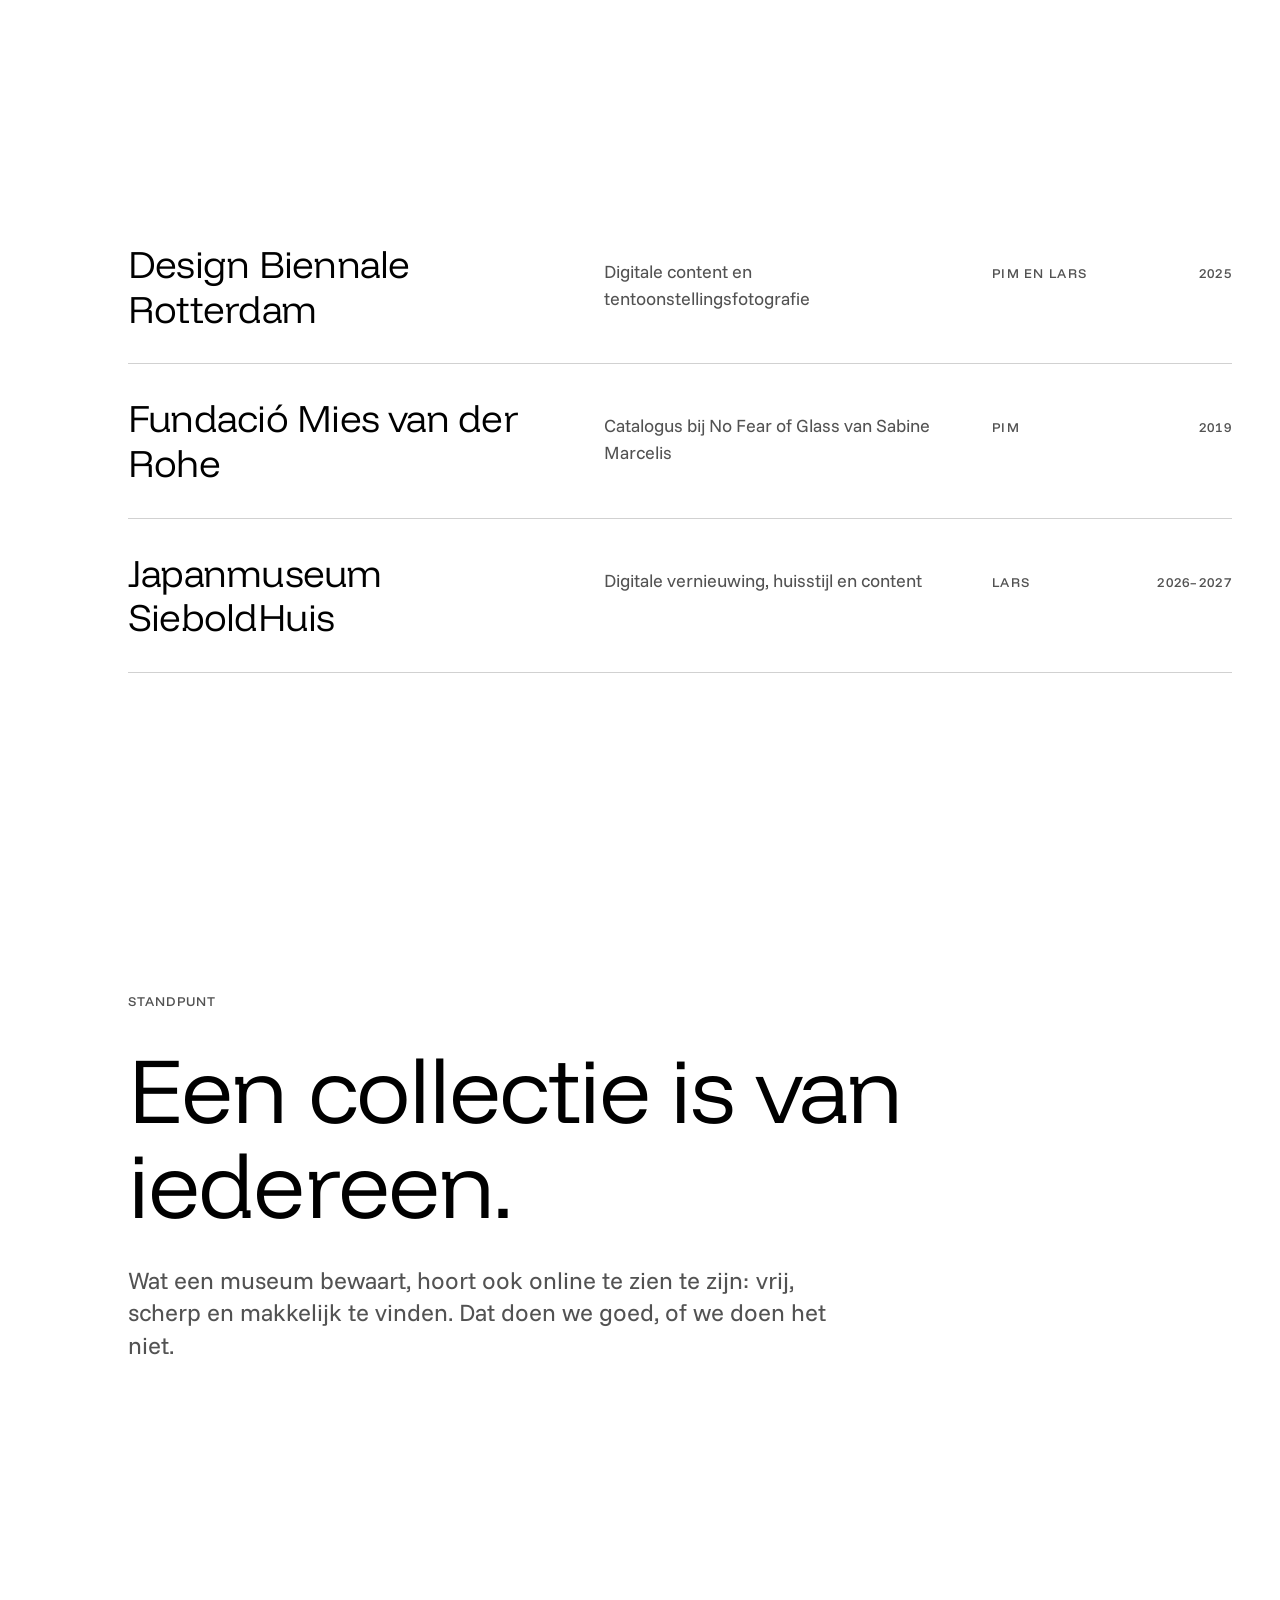
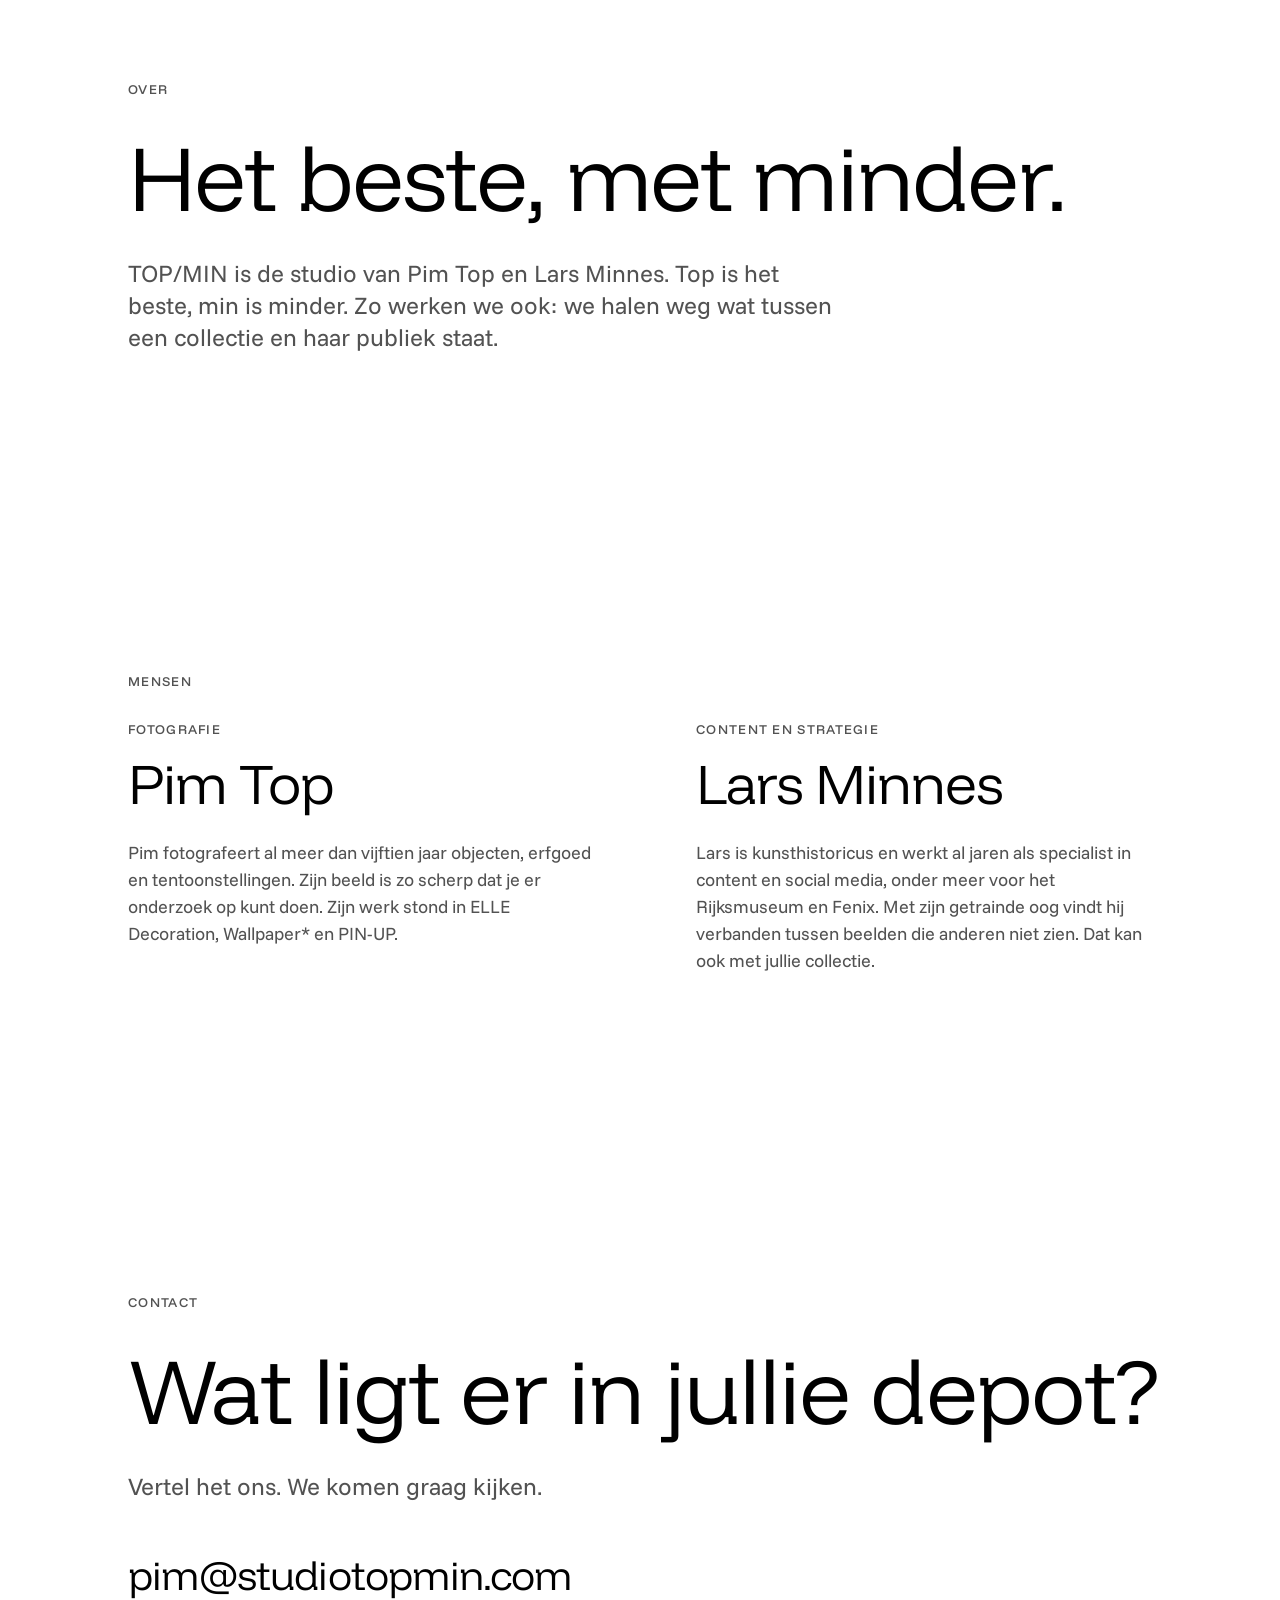
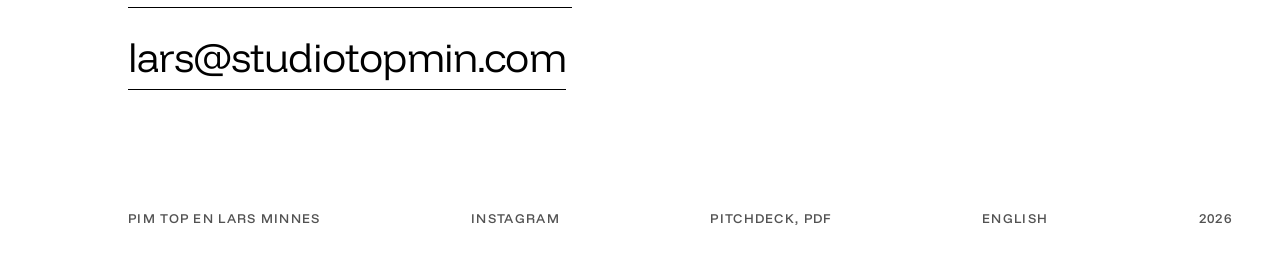
==== commit 702389d2: "feat: TOPMIN Display voor koppen, Google Fonts niet meer nodig" ====
--- a/index.html
+++ b/index.html
@@ -10,9 +10,6 @@
 <link rel="alternate" hreflang="nl" href="https://studiotopmin.com/">
 <link rel="alternate" hreflang="en" href="https://studiotopmin.com/en.html">
 <link rel="icon" href="data:image/svg+xml,%3Csvg xmlns='http://www.w3.org/2000/svg' viewBox='0 0 100 100'%3E%3Crect width='100' height='100' fill='%23FFFFFF'/%3E%3Cpath d='M30 82h10L70 18H60z' fill='%23000000'/%3E%3C/svg%3E">
-<link rel="preconnect" href="https://fonts.googleapis.com">
-<link rel="preconnect" href="https://fonts.gstatic.com" crossorigin>
-<link rel="stylesheet" href="https://fonts.googleapis.com/css2?family=Funnel+Display:wght@300..600&display=swap">
 <link rel="stylesheet" href="styles.css">
 </head>
 <body>
--- a/styles.css
+++ b/styles.css
@@ -1,6 +1,6 @@
 /* TOP/MIN — zwart op wit, één accent. 8 px grid. */
 
-/* TOPMIN Sans: Funnel Sans met de schuine streep uit het logo en vierkante punten.
+/* TOPMIN Sans en TOPMIN Display: Funnel met de schuine streep uit het logo en vierkante punten.
    Bron en licentie in merk/fonts. */
 @font-face {
   font-family: "TOPMIN Sans";
@@ -10,6 +10,14 @@
   font-display: swap;
 }
 
+@font-face {
+  font-family: "TOPMIN Display";
+  src: url("merk/fonts/TopMinDisplay-wght.woff2") format("woff2");
+  font-weight: 300 800;
+  font-style: normal;
+  font-display: swap;
+}
+
 :root {
   --ground: #ffffff;
   --ink: #000000;
@@ -17,7 +25,7 @@
   --line: rgba(0, 0, 0, 0.18);
   --accent: #1f3fbf;
   --ease: cubic-bezier(0.2, 0.8, 0.2, 1);
-  --display: "Funnel Display", "Helvetica Neue", Helvetica, Arial, sans-serif;
+  --display: "TOPMIN Display", "Helvetica Neue", Helvetica, Arial, sans-serif;
   --text: "TOPMIN Sans", "Helvetica Neue", Helvetica, Arial, sans-serif;
   --gutter-left: 56px;
   --gutter-right: 16px;
